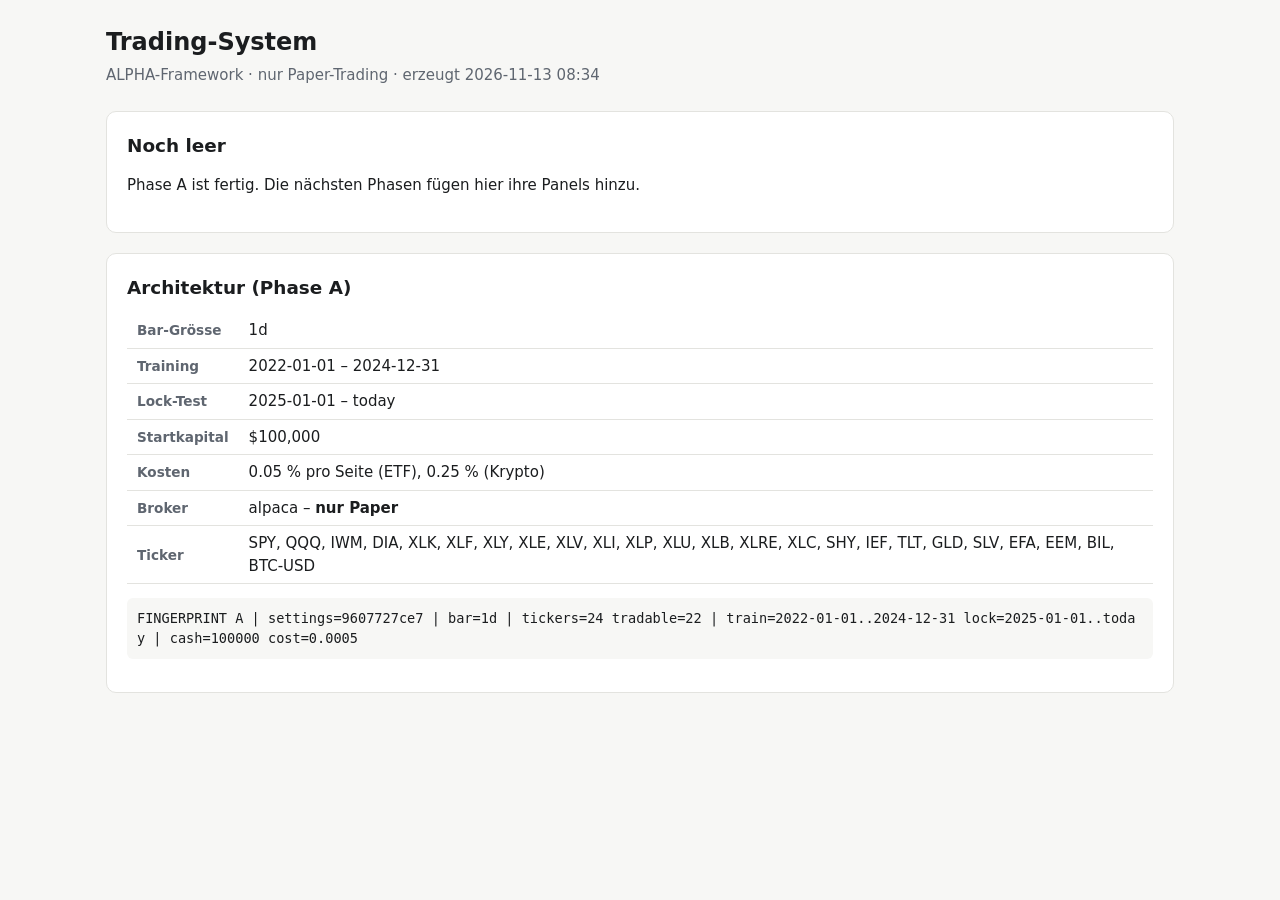
==== trading-bot/dashboard/index.html @ 63933613 "Trading-System Phase A: Architektur (Ordner, Hausregeln, Settings, .env.example, Python-Setup) Co-Au" ====
<!doctype html><html lang="de"><head><meta charset="utf-8">
<meta name="viewport" content="width=device-width,initial-scale=1">
<title>Trading-System Dashboard</title><style>
:root{--bg:#f7f7f5;--card:#fff;--ink:#1b1d1f;--muted:#5f6670;--line:#e3e3df;
--good:#1f7a4d;--bad:#b3261e;--accent:#2b5fab;--warn:#a86400}
@media (prefers-color-scheme: dark){:root{--bg:#141516;--card:#1d1f21;--ink:#ececea;
--muted:#a3a8ae;--line:#2e3134;--good:#4cc38a;--bad:#ff8a80;--accent:#82a8ff;--warn:#f2b45c}}
*{box-sizing:border-box}body{margin:0;background:var(--bg);color:var(--ink);
font:15px/1.5 system-ui,-apple-system,Segoe UI,sans-serif}
main{max-width:1100px;margin:0 auto;padding:24px 16px 64px}
h1{font-size:1.5rem;margin:0 0 4px}h2{font-size:1.15rem;margin:0 0 12px}
.sub{color:var(--muted);margin:0 0 24px}
section{background:var(--card);border:1px solid var(--line);border-radius:10px;
padding:20px;margin:0 0 20px;overflow-x:auto}
table{border-collapse:collapse;width:100%;font-variant-numeric:tabular-nums}
th,td{text-align:left;padding:6px 10px;border-bottom:1px solid var(--line);white-space:nowrap}
th{color:var(--muted);font-weight:600;font-size:.85rem}
code,.mono{font-family:ui-monospace,SFMono-Regular,Menlo,monospace;font-size:.85rem}
.tag{display:inline-block;padding:1px 8px;border-radius:99px;font-size:.78rem;
border:1px solid var(--line);margin-right:4px}
.good{color:var(--good)}.bad{color:var(--bad)}.warn{color:var(--warn)}
.fp{background:var(--bg);padding:10px;border-radius:6px;word-break:break-all;white-space:normal}
svg{max-width:100%;height:auto}
</style></head><body><main>
<h1>Trading-System</h1><p class="sub">ALPHA-Framework · nur Paper-Trading · erzeugt 2026-11-13 08:34</p>
<section><h2>Noch leer</h2><p>Phase A ist fertig. Die nächsten Phasen fügen hier ihre Panels hinzu.</p></section><section><h2>Architektur (Phase A)</h2>
<table><tr><th>Bar-Grösse</th><td>1d</td></tr>
<tr><th>Training</th><td>2022-01-01 – 2024-12-31</td></tr>
<tr><th>Lock-Test</th><td>2025-01-01 – today</td></tr>
<tr><th>Startkapital</th><td>$100,000</td></tr>
<tr><th>Kosten</th><td>0.05 % pro Seite (ETF), 0.25 % (Krypto)</td></tr>
<tr><th>Broker</th><td>alpaca – <b>nur Paper</b></td></tr>
<tr><th>Ticker</th><td style="white-space:normal">SPY, QQQ, IWM, DIA, XLK, XLF, XLY, XLE, XLV, XLI, XLP, XLU, XLB, XLRE, XLC, SHY, IEF, TLT, GLD, SLV, EFA, EEM, BIL, BTC-USD</td></tr></table>
<p class="fp mono">FINGERPRINT A | settings=9607727ce7 | bar=1d | tickers=24 tradable=22 | train=2022-01-01..2024-12-31 lock=2025-01-01..today | cash=100000 cost=0.0005</p></section></main></body></html>
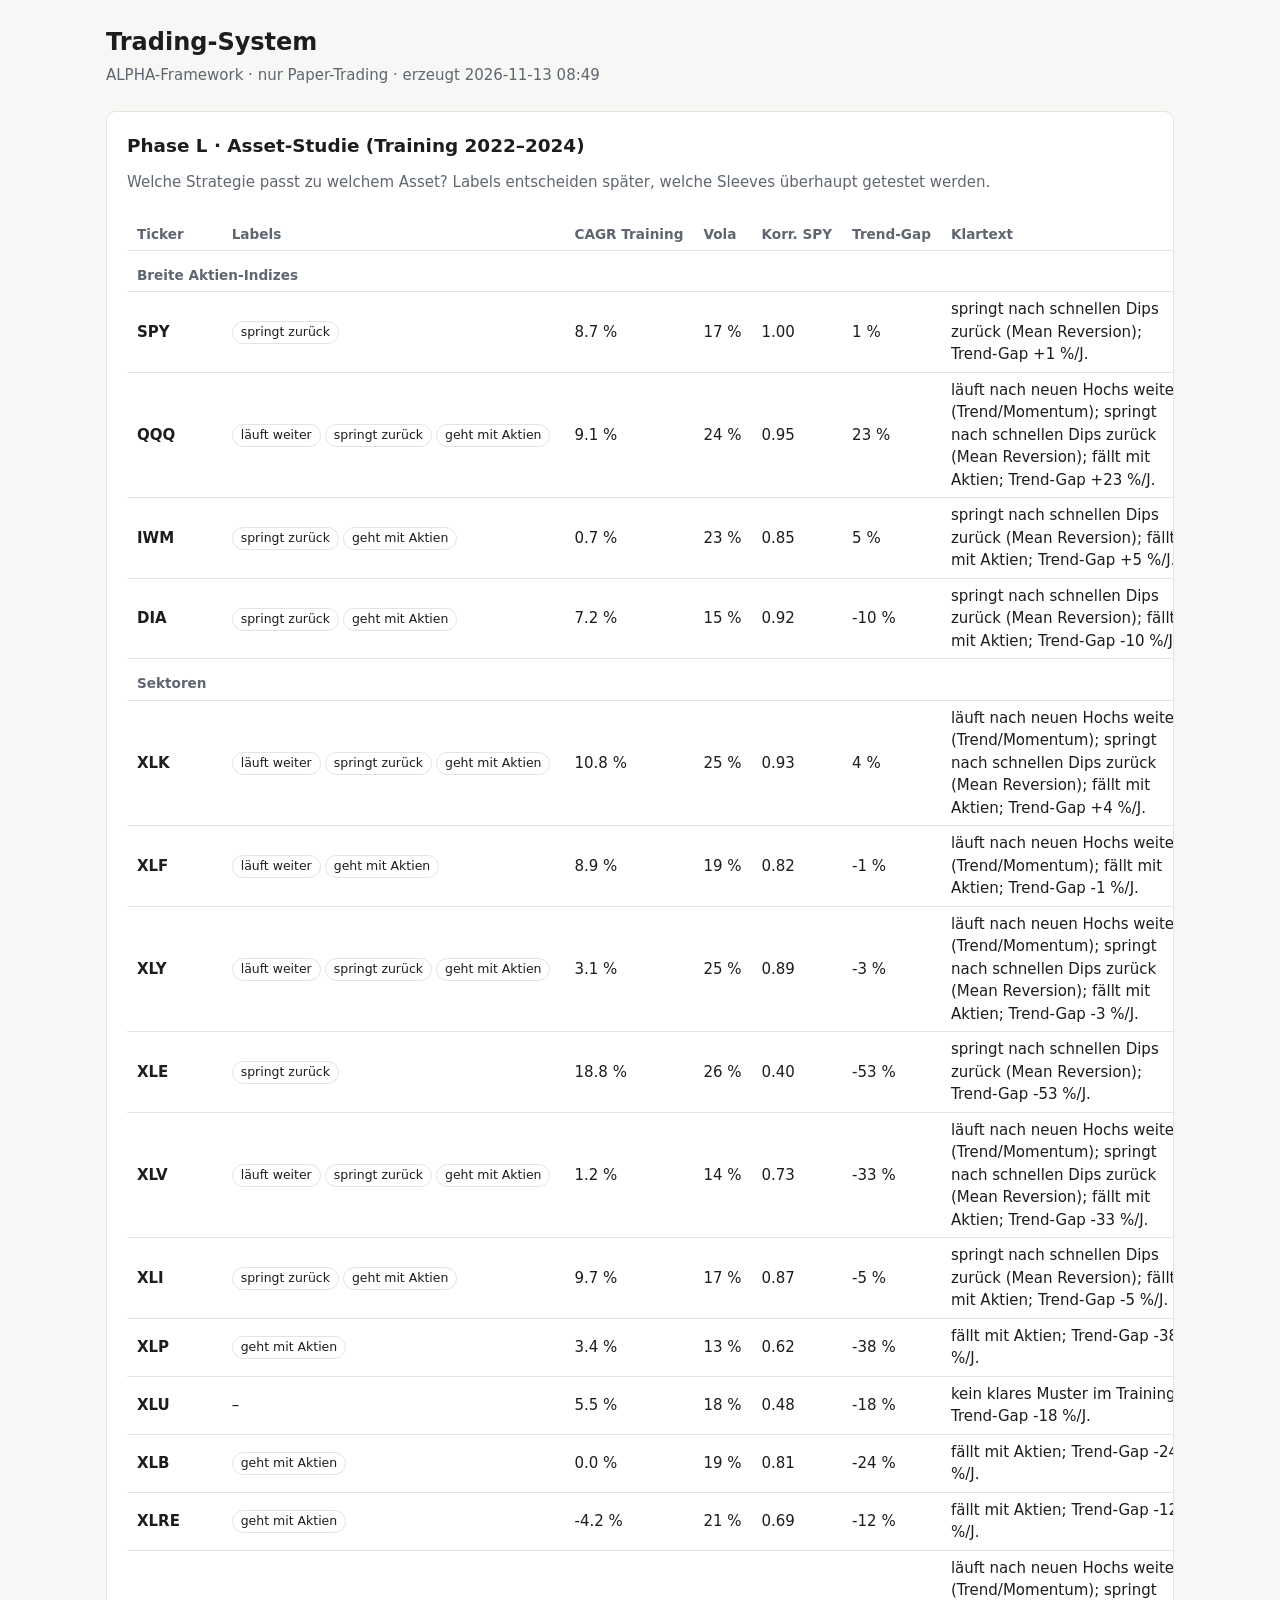
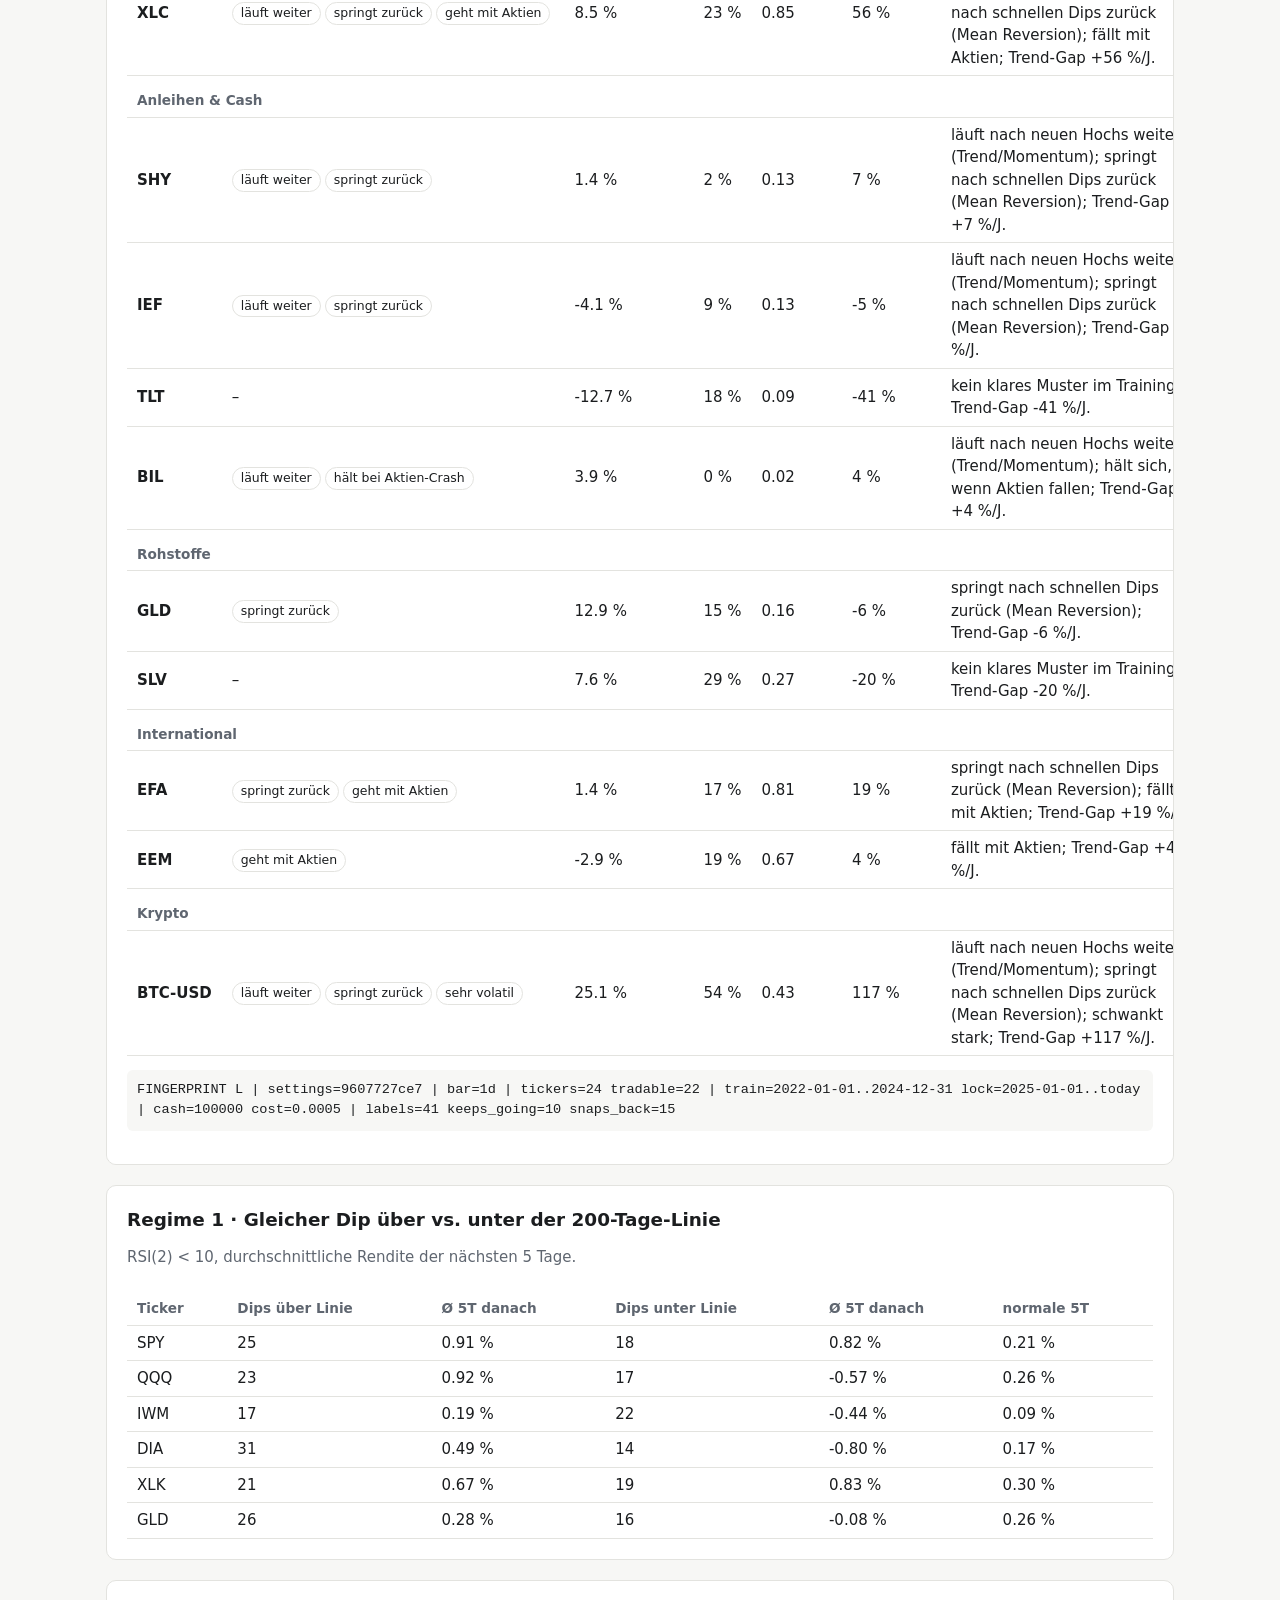
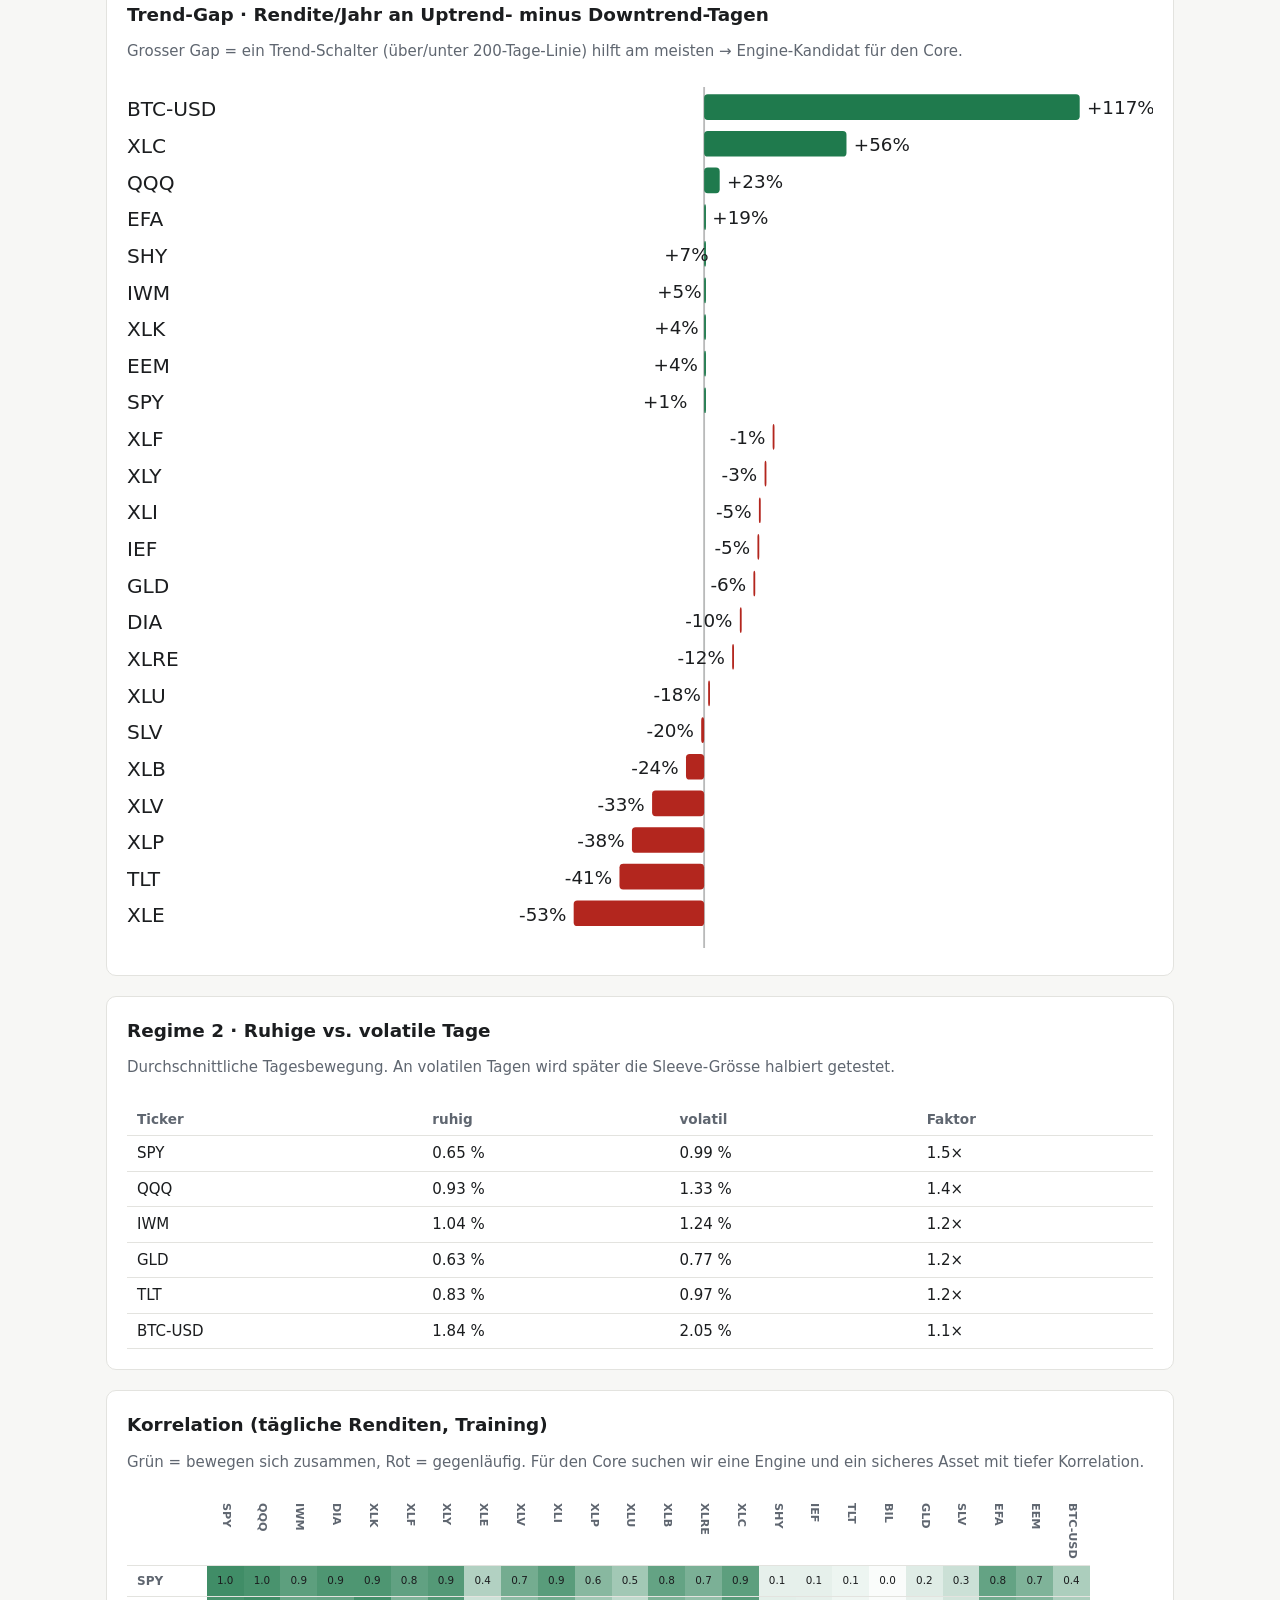
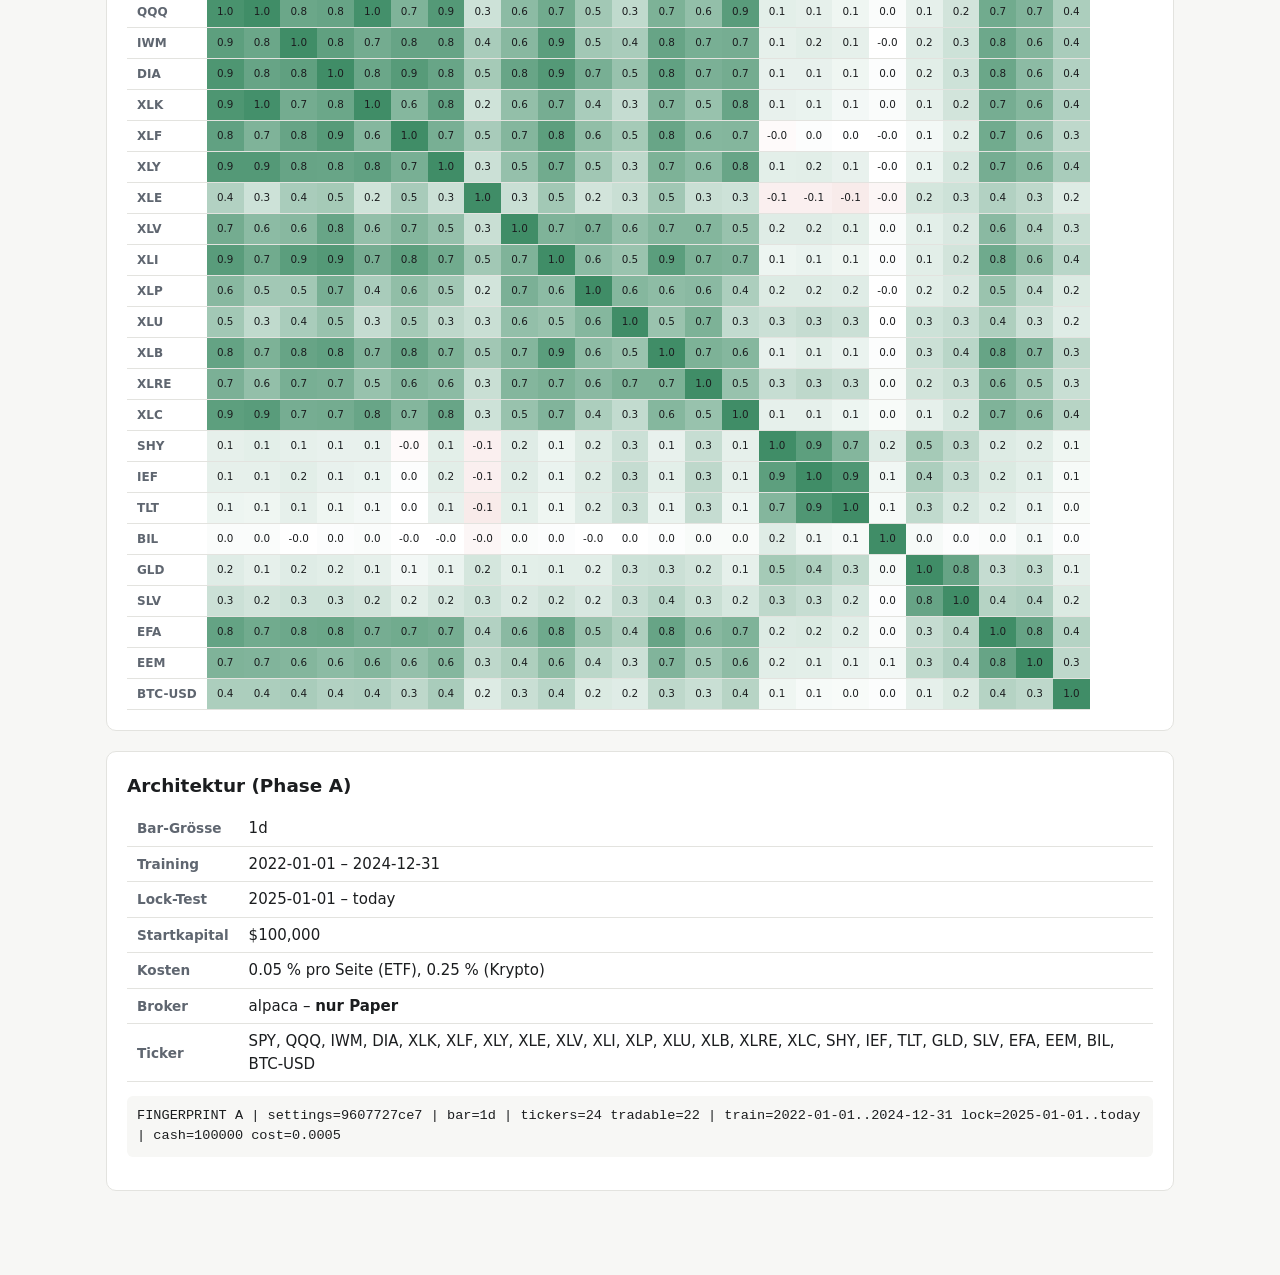
==== commit 82f3accc: "Trading-System Phase L: Daten, Asset-Studie, Regime, exakte Regeln Co-Authored-By: Claude Opus 5.5 <" ====
--- a/trading-bot/dashboard/index.html
+++ b/trading-bot/dashboard/index.html
@@ -22,8 +22,23 @@
 .fp{background:var(--bg);padding:10px;border-radius:6px;word-break:break-all;white-space:normal}
 svg{max-width:100%;height:auto}
 </style></head><body><main>
-<h1>Trading-System</h1><p class="sub">ALPHA-Framework · nur Paper-Trading · erzeugt 2026-11-13 08:34</p>
-<section><h2>Noch leer</h2><p>Phase A ist fertig. Die nächsten Phasen fügen hier ihre Panels hinzu.</p></section><section><h2>Architektur (Phase A)</h2>
+<h1>Trading-System</h1><p class="sub">ALPHA-Framework · nur Paper-Trading · erzeugt 2026-11-13 08:49</p>
+
+<section><h2>Phase L · Asset-Studie (Training 2022–2024)</h2>
+<p class="sub">Welche Strategie passt zu welchem Asset? Labels entscheiden später, welche Sleeves überhaupt getestet werden.</p>
+<table><tr><th>Ticker</th><th>Labels</th><th>CAGR Training</th><th>Vola</th><th>Korr. SPY</th><th>Trend-Gap</th><th>Klartext</th></tr><tr><th colspan="7" style="padding-top:14px">Breite Aktien-Indizes</th></tr><tr><td><b>SPY</b></td><td><span class="tag">springt zurück</span></td><td>8.7 %</td><td>17 %</td><td>1.00</td><td>1 %</td><td style="white-space:normal;min-width:260px">springt nach schnellen Dips zurück (Mean Reversion); Trend-Gap +1 %/J.</td></tr><tr><td><b>QQQ</b></td><td><span class="tag">läuft weiter</span><span class="tag">springt zurück</span><span class="tag">geht mit Aktien</span></td><td>9.1 %</td><td>24 %</td><td>0.95</td><td>23 %</td><td style="white-space:normal;min-width:260px">läuft nach neuen Hochs weiter (Trend/Momentum); springt nach schnellen Dips zurück (Mean Reversion); fällt mit Aktien; Trend-Gap +23 %/J.</td></tr><tr><td><b>IWM</b></td><td><span class="tag">springt zurück</span><span class="tag">geht mit Aktien</span></td><td>0.7 %</td><td>23 %</td><td>0.85</td><td>5 %</td><td style="white-space:normal;min-width:260px">springt nach schnellen Dips zurück (Mean Reversion); fällt mit Aktien; Trend-Gap +5 %/J.</td></tr><tr><td><b>DIA</b></td><td><span class="tag">springt zurück</span><span class="tag">geht mit Aktien</span></td><td>7.2 %</td><td>15 %</td><td>0.92</td><td>-10 %</td><td style="white-space:normal;min-width:260px">springt nach schnellen Dips zurück (Mean Reversion); fällt mit Aktien; Trend-Gap -10 %/J.</td></tr><tr><th colspan="7" style="padding-top:14px">Sektoren</th></tr><tr><td><b>XLK</b></td><td><span class="tag">läuft weiter</span><span class="tag">springt zurück</span><span class="tag">geht mit Aktien</span></td><td>10.8 %</td><td>25 %</td><td>0.93</td><td>4 %</td><td style="white-space:normal;min-width:260px">läuft nach neuen Hochs weiter (Trend/Momentum); springt nach schnellen Dips zurück (Mean Reversion); fällt mit Aktien; Trend-Gap +4 %/J.</td></tr><tr><td><b>XLF</b></td><td><span class="tag">läuft weiter</span><span class="tag">geht mit Aktien</span></td><td>8.9 %</td><td>19 %</td><td>0.82</td><td>-1 %</td><td style="white-space:normal;min-width:260px">läuft nach neuen Hochs weiter (Trend/Momentum); fällt mit Aktien; Trend-Gap -1 %/J.</td></tr><tr><td><b>XLY</b></td><td><span class="tag">läuft weiter</span><span class="tag">springt zurück</span><span class="tag">geht mit Aktien</span></td><td>3.1 %</td><td>25 %</td><td>0.89</td><td>-3 %</td><td style="white-space:normal;min-width:260px">läuft nach neuen Hochs weiter (Trend/Momentum); springt nach schnellen Dips zurück (Mean Reversion); fällt mit Aktien; Trend-Gap -3 %/J.</td></tr><tr><td><b>XLE</b></td><td><span class="tag">springt zurück</span></td><td>18.8 %</td><td>26 %</td><td>0.40</td><td>-53 %</td><td style="white-space:normal;min-width:260px">springt nach schnellen Dips zurück (Mean Reversion); Trend-Gap -53 %/J.</td></tr><tr><td><b>XLV</b></td><td><span class="tag">läuft weiter</span><span class="tag">springt zurück</span><span class="tag">geht mit Aktien</span></td><td>1.2 %</td><td>14 %</td><td>0.73</td><td>-33 %</td><td style="white-space:normal;min-width:260px">läuft nach neuen Hochs weiter (Trend/Momentum); springt nach schnellen Dips zurück (Mean Reversion); fällt mit Aktien; Trend-Gap -33 %/J.</td></tr><tr><td><b>XLI</b></td><td><span class="tag">springt zurück</span><span class="tag">geht mit Aktien</span></td><td>9.7 %</td><td>17 %</td><td>0.87</td><td>-5 %</td><td style="white-space:normal;min-width:260px">springt nach schnellen Dips zurück (Mean Reversion); fällt mit Aktien; Trend-Gap -5 %/J.</td></tr><tr><td><b>XLP</b></td><td><span class="tag">geht mit Aktien</span></td><td>3.4 %</td><td>13 %</td><td>0.62</td><td>-38 %</td><td style="white-space:normal;min-width:260px">fällt mit Aktien; Trend-Gap -38 %/J.</td></tr><tr><td><b>XLU</b></td><td>–</td><td>5.5 %</td><td>18 %</td><td>0.48</td><td>-18 %</td><td style="white-space:normal;min-width:260px">kein klares Muster im Training; Trend-Gap -18 %/J.</td></tr><tr><td><b>XLB</b></td><td><span class="tag">geht mit Aktien</span></td><td>0.0 %</td><td>19 %</td><td>0.81</td><td>-24 %</td><td style="white-space:normal;min-width:260px">fällt mit Aktien; Trend-Gap -24 %/J.</td></tr><tr><td><b>XLRE</b></td><td><span class="tag">geht mit Aktien</span></td><td>-4.2 %</td><td>21 %</td><td>0.69</td><td>-12 %</td><td style="white-space:normal;min-width:260px">fällt mit Aktien; Trend-Gap -12 %/J.</td></tr><tr><td><b>XLC</b></td><td><span class="tag">läuft weiter</span><span class="tag">springt zurück</span><span class="tag">geht mit Aktien</span></td><td>8.5 %</td><td>23 %</td><td>0.85</td><td>56 %</td><td style="white-space:normal;min-width:260px">läuft nach neuen Hochs weiter (Trend/Momentum); springt nach schnellen Dips zurück (Mean Reversion); fällt mit Aktien; Trend-Gap +56 %/J.</td></tr><tr><th colspan="7" style="padding-top:14px">Anleihen & Cash</th></tr><tr><td><b>SHY</b></td><td><span class="tag">läuft weiter</span><span class="tag">springt zurück</span></td><td>1.4 %</td><td>2 %</td><td>0.13</td><td>7 %</td><td style="white-space:normal;min-width:260px">läuft nach neuen Hochs weiter (Trend/Momentum); springt nach schnellen Dips zurück (Mean Reversion); Trend-Gap +7 %/J.</td></tr><tr><td><b>IEF</b></td><td><span class="tag">läuft weiter</span><span class="tag">springt zurück</span></td><td>-4.1 %</td><td>9 %</td><td>0.13</td><td>-5 %</td><td style="white-space:normal;min-width:260px">läuft nach neuen Hochs weiter (Trend/Momentum); springt nach schnellen Dips zurück (Mean Reversion); Trend-Gap -5 %/J.</td></tr><tr><td><b>TLT</b></td><td>–</td><td>-12.7 %</td><td>18 %</td><td>0.09</td><td>-41 %</td><td style="white-space:normal;min-width:260px">kein klares Muster im Training; Trend-Gap -41 %/J.</td></tr><tr><td><b>BIL</b></td><td><span class="tag">läuft weiter</span><span class="tag">hält bei Aktien-Crash</span></td><td>3.9 %</td><td>0 %</td><td>0.02</td><td>4 %</td><td style="white-space:normal;min-width:260px">läuft nach neuen Hochs weiter (Trend/Momentum); hält sich, wenn Aktien fallen; Trend-Gap +4 %/J.</td></tr><tr><th colspan="7" style="padding-top:14px">Rohstoffe</th></tr><tr><td><b>GLD</b></td><td><span class="tag">springt zurück</span></td><td>12.9 %</td><td>15 %</td><td>0.16</td><td>-6 %</td><td style="white-space:normal;min-width:260px">springt nach schnellen Dips zurück (Mean Reversion); Trend-Gap -6 %/J.</td></tr><tr><td><b>SLV</b></td><td>–</td><td>7.6 %</td><td>29 %</td><td>0.27</td><td>-20 %</td><td style="white-space:normal;min-width:260px">kein klares Muster im Training; Trend-Gap -20 %/J.</td></tr><tr><th colspan="7" style="padding-top:14px">International</th></tr><tr><td><b>EFA</b></td><td><span class="tag">springt zurück</span><span class="tag">geht mit Aktien</span></td><td>1.4 %</td><td>17 %</td><td>0.81</td><td>19 %</td><td style="white-space:normal;min-width:260px">springt nach schnellen Dips zurück (Mean Reversion); fällt mit Aktien; Trend-Gap +19 %/J.</td></tr><tr><td><b>EEM</b></td><td><span class="tag">geht mit Aktien</span></td><td>-2.9 %</td><td>19 %</td><td>0.67</td><td>4 %</td><td style="white-space:normal;min-width:260px">fällt mit Aktien; Trend-Gap +4 %/J.</td></tr><tr><th colspan="7" style="padding-top:14px">Krypto</th></tr><tr><td><b>BTC-USD</b></td><td><span class="tag">läuft weiter</span><span class="tag">springt zurück</span><span class="tag">sehr volatil</span></td><td>25.1 %</td><td>54 %</td><td>0.43</td><td>117 %</td><td style="white-space:normal;min-width:260px">läuft nach neuen Hochs weiter (Trend/Momentum); springt nach schnellen Dips zurück (Mean Reversion); schwankt stark; Trend-Gap +117 %/J.</td></tr></table><p class="fp mono">FINGERPRINT L | settings=9607727ce7 | bar=1d | tickers=24 tradable=22 | train=2022-01-01..2024-12-31 lock=2025-01-01..today | cash=100000 cost=0.0005 | labels=41 keeps_going=10 snaps_back=15</p></section>
+<section><h2>Regime 1 · Gleicher Dip über vs. unter der 200-Tage-Linie</h2>
+<p class="sub">RSI(2) &lt; 10, durchschnittliche Rendite der nächsten 5 Tage.</p>
+<table><tr><th>Ticker</th><th>Dips über Linie</th><th>Ø 5T danach</th><th>Dips unter Linie</th><th>Ø 5T danach</th><th>normale 5T</th></tr><tr><td>SPY</td><td>25</td><td>0.91 %</td><td>18</td><td>0.82 %</td><td>0.21 %</td></tr><tr><td>QQQ</td><td>23</td><td>0.92 %</td><td>17</td><td>-0.57 %</td><td>0.26 %</td></tr><tr><td>IWM</td><td>17</td><td>0.19 %</td><td>22</td><td>-0.44 %</td><td>0.09 %</td></tr><tr><td>DIA</td><td>31</td><td>0.49 %</td><td>14</td><td>-0.80 %</td><td>0.17 %</td></tr><tr><td>XLK</td><td>21</td><td>0.67 %</td><td>19</td><td>0.83 %</td><td>0.30 %</td></tr><tr><td>GLD</td><td>26</td><td>0.28 %</td><td>16</td><td>-0.08 %</td><td>0.26 %</td></tr></table></section>
+<section><h2>Trend-Gap · Rendite/Jahr an Uptrend- minus Downtrend-Tagen</h2>
+<p class="sub">Grosser Gap = ein Trend-Schalter (über/unter 200-Tage-Linie) hilft am meisten → Engine-Kandidat für den Core.</p>
+<svg viewBox="0 0 560 470" role="img" aria-label="Trend-Gap pro Ticker"><line x1="315.0" y1="0" x2="315.0" y2="470" stroke="currentColor" opacity=".3"/><text x="0" y="16" font-size="11" fill="currentColor">BTC-USD</text><rect x="315.0" y="4" width="205.0" height="14" fill="var(--good)" rx="2"/><text x="524.0" y="15" font-size="10" text-anchor="start" fill="currentColor">+117%</text><text x="0" y="36" font-size="11" fill="currentColor">XLC</text><rect x="315.0" y="24" width="77.7" height="14" fill="var(--good)" rx="2"/><text x="396.7" y="35" font-size="10" text-anchor="start" fill="currentColor">+56%</text><text x="0" y="56" font-size="11" fill="currentColor">QQQ</text><rect x="315.0" y="44" width="8.5" height="14" fill="var(--good)" rx="2"/><text x="327.5" y="55" font-size="10" text-anchor="start" fill="currentColor">+23%</text><text x="0" y="76" font-size="11" fill="currentColor">EFA</text><rect x="315.0" y="64" width="1.0" height="14" fill="var(--good)" rx="2"/><text x="319.5" y="75" font-size="10" text-anchor="start" fill="currentColor">+19%</text><text x="0" y="96" font-size="11" fill="currentColor">SHY</text><rect x="315.0" y="84" width="1.0" height="14" fill="var(--good)" rx="2"/><text x="293.2" y="95" font-size="10" text-anchor="start" fill="currentColor">+7%</text><text x="0" y="116" font-size="11" fill="currentColor">IWM</text><rect x="315.0" y="104" width="1.0" height="14" fill="var(--good)" rx="2"/><text x="289.4" y="115" font-size="10" text-anchor="start" fill="currentColor">+5%</text><text x="0" y="136" font-size="11" fill="currentColor">XLK</text><rect x="315.0" y="124" width="1.0" height="14" fill="var(--good)" rx="2"/><text x="287.8" y="135" font-size="10" text-anchor="start" fill="currentColor">+4%</text><text x="0" y="156" font-size="11" fill="currentColor">EEM</text><rect x="315.0" y="144" width="1.0" height="14" fill="var(--good)" rx="2"/><text x="287.4" y="155" font-size="10" text-anchor="start" fill="currentColor">+4%</text><text x="0" y="176" font-size="11" fill="currentColor">SPY</text><rect x="315.0" y="164" width="1.0" height="14" fill="var(--good)" rx="2"/><text x="281.7" y="175" font-size="10" text-anchor="start" fill="currentColor">+1%</text><text x="0" y="196" font-size="11" fill="currentColor">XLF</text><rect x="352.4" y="184" width="1.0" height="14" fill="var(--bad)" rx="2"/><text x="348.4" y="195" font-size="10" text-anchor="end" fill="currentColor">-1%</text><text x="0" y="216" font-size="11" fill="currentColor">XLY</text><rect x="348.0" y="204" width="1.0" height="14" fill="var(--bad)" rx="2"/><text x="344.0" y="215" font-size="10" text-anchor="end" fill="currentColor">-3%</text><text x="0" y="236" font-size="11" fill="currentColor">XLI</text><rect x="344.9" y="224" width="1.0" height="14" fill="var(--bad)" rx="2"/><text x="340.9" y="235" font-size="10" text-anchor="end" fill="currentColor">-5%</text><text x="0" y="256" font-size="11" fill="currentColor">IEF</text><rect x="344.1" y="244" width="1.0" height="14" fill="var(--bad)" rx="2"/><text x="340.1" y="255" font-size="10" text-anchor="end" fill="currentColor">-5%</text><text x="0" y="276" font-size="11" fill="currentColor">GLD</text><rect x="341.9" y="264" width="1.0" height="14" fill="var(--bad)" rx="2"/><text x="337.9" y="275" font-size="10" text-anchor="end" fill="currentColor">-6%</text><text x="0" y="296" font-size="11" fill="currentColor">DIA</text><rect x="334.5" y="284" width="1.0" height="14" fill="var(--bad)" rx="2"/><text x="330.5" y="295" font-size="10" text-anchor="end" fill="currentColor">-10%</text><text x="0" y="316" font-size="11" fill="currentColor">XLRE</text><rect x="330.3" y="304" width="1.0" height="14" fill="var(--bad)" rx="2"/><text x="326.3" y="315" font-size="10" text-anchor="end" fill="currentColor">-12%</text><text x="0" y="336" font-size="11" fill="currentColor">XLU</text><rect x="317.2" y="324" width="1.0" height="14" fill="var(--bad)" rx="2"/><text x="313.2" y="335" font-size="10" text-anchor="end" fill="currentColor">-18%</text><text x="0" y="356" font-size="11" fill="currentColor">SLV</text><rect x="313.4" y="344" width="1.6" height="14" fill="var(--bad)" rx="2"/><text x="309.4" y="355" font-size="10" text-anchor="end" fill="currentColor">-20%</text><text x="0" y="376" font-size="11" fill="currentColor">XLB</text><rect x="305.1" y="364" width="9.9" height="14" fill="var(--bad)" rx="2"/><text x="301.1" y="375" font-size="10" text-anchor="end" fill="currentColor">-24%</text><text x="0" y="396" font-size="11" fill="currentColor">XLV</text><rect x="286.6" y="384" width="28.4" height="14" fill="var(--bad)" rx="2"/><text x="282.6" y="395" font-size="10" text-anchor="end" fill="currentColor">-33%</text><text x="0" y="416" font-size="11" fill="currentColor">XLP</text><rect x="275.6" y="404" width="39.4" height="14" fill="var(--bad)" rx="2"/><text x="271.6" y="415" font-size="10" text-anchor="end" fill="currentColor">-38%</text><text x="0" y="436" font-size="11" fill="currentColor">TLT</text><rect x="268.8" y="424" width="46.2" height="14" fill="var(--bad)" rx="2"/><text x="264.8" y="435" font-size="10" text-anchor="end" fill="currentColor">-41%</text><text x="0" y="456" font-size="11" fill="currentColor">XLE</text><rect x="243.8" y="444" width="71.2" height="14" fill="var(--bad)" rx="2"/><text x="239.8" y="455" font-size="10" text-anchor="end" fill="currentColor">-53%</text></svg></section>
+<section><h2>Regime 2 · Ruhige vs. volatile Tage</h2>
+<p class="sub">Durchschnittliche Tagesbewegung. An volatilen Tagen wird später die Sleeve-Grösse halbiert getestet.</p>
+<table><tr><th>Ticker</th><th>ruhig</th><th>volatil</th><th>Faktor</th></tr><tr><td>SPY</td><td>0.65 %</td><td>0.99 %</td><td>1.5×</td></tr><tr><td>QQQ</td><td>0.93 %</td><td>1.33 %</td><td>1.4×</td></tr><tr><td>IWM</td><td>1.04 %</td><td>1.24 %</td><td>1.2×</td></tr><tr><td>GLD</td><td>0.63 %</td><td>0.77 %</td><td>1.2×</td></tr><tr><td>TLT</td><td>0.83 %</td><td>0.97 %</td><td>1.2×</td></tr><tr><td>BTC-USD</td><td>1.84 %</td><td>2.05 %</td><td>1.1×</td></tr></table></section>
+<section><h2>Korrelation (tägliche Renditen, Training)</h2>
+<p class="sub">Grün = bewegen sich zusammen, Rot = gegenläufig. Für den Core suchen wir eine Engine und ein sicheres Asset mit tiefer Korrelation.</p>
+<table style='width:auto'><tr><th></th><th style="writing-mode:vertical-rl;font-size:.7rem">SPY</th><th style="writing-mode:vertical-rl;font-size:.7rem">QQQ</th><th style="writing-mode:vertical-rl;font-size:.7rem">IWM</th><th style="writing-mode:vertical-rl;font-size:.7rem">DIA</th><th style="writing-mode:vertical-rl;font-size:.7rem">XLK</th><th style="writing-mode:vertical-rl;font-size:.7rem">XLF</th><th style="writing-mode:vertical-rl;font-size:.7rem">XLY</th><th style="writing-mode:vertical-rl;font-size:.7rem">XLE</th><th style="writing-mode:vertical-rl;font-size:.7rem">XLV</th><th style="writing-mode:vertical-rl;font-size:.7rem">XLI</th><th style="writing-mode:vertical-rl;font-size:.7rem">XLP</th><th style="writing-mode:vertical-rl;font-size:.7rem">XLU</th><th style="writing-mode:vertical-rl;font-size:.7rem">XLB</th><th style="writing-mode:vertical-rl;font-size:.7rem">XLRE</th><th style="writing-mode:vertical-rl;font-size:.7rem">XLC</th><th style="writing-mode:vertical-rl;font-size:.7rem">SHY</th><th style="writing-mode:vertical-rl;font-size:.7rem">IEF</th><th style="writing-mode:vertical-rl;font-size:.7rem">TLT</th><th style="writing-mode:vertical-rl;font-size:.7rem">BIL</th><th style="writing-mode:vertical-rl;font-size:.7rem">GLD</th><th style="writing-mode:vertical-rl;font-size:.7rem">SLV</th><th style="writing-mode:vertical-rl;font-size:.7rem">EFA</th><th style="writing-mode:vertical-rl;font-size:.7rem">EEM</th><th style="writing-mode:vertical-rl;font-size:.7rem">BTC-USD</th></tr><tr><th style="font-size:.75rem">SPY</th><td title="SPY/SPY 1.00" style="background:rgba(31,122,77,0.85);padding:2px 3px;font-size:.65rem;text-align:center">1.0</td><td title="SPY/QQQ 0.95" style="background:rgba(31,122,77,0.81);padding:2px 3px;font-size:.65rem;text-align:center">1.0</td><td title="SPY/IWM 0.85" style="background:rgba(31,122,77,0.72);padding:2px 3px;font-size:.65rem;text-align:center">0.9</td><td title="SPY/DIA 0.92" style="background:rgba(31,122,77,0.79);padding:2px 3px;font-size:.65rem;text-align:center">0.9</td><td title="SPY/XLK 0.93" style="background:rgba(31,122,77,0.79);padding:2px 3px;font-size:.65rem;text-align:center">0.9</td><td title="SPY/XLF 0.82" style="background:rgba(31,122,77,0.70);padding:2px 3px;font-size:.65rem;text-align:center">0.8</td><td title="SPY/XLY 0.89" style="background:rgba(31,122,77,0.76);padding:2px 3px;font-size:.65rem;text-align:center">0.9</td><td title="SPY/XLE 0.40" style="background:rgba(31,122,77,0.34);padding:2px 3px;font-size:.65rem;text-align:center">0.4</td><td title="SPY/XLV 0.73" style="background:rgba(31,122,77,0.62);padding:2px 3px;font-size:.65rem;text-align:center">0.7</td><td title="SPY/XLI 0.87" style="background:rgba(31,122,77,0.74);padding:2px 3px;font-size:.65rem;text-align:center">0.9</td><td title="SPY/XLP 0.62" style="background:rgba(31,122,77,0.53);padding:2px 3px;font-size:.65rem;text-align:center">0.6</td><td title="SPY/XLU 0.48" style="background:rgba(31,122,77,0.41);padding:2px 3px;font-size:.65rem;text-align:center">0.5</td><td title="SPY/XLB 0.81" style="background:rgba(31,122,77,0.69);padding:2px 3px;font-size:.65rem;text-align:center">0.8</td><td title="SPY/XLRE 0.69" style="background:rgba(31,122,77,0.59);padding:2px 3px;font-size:.65rem;text-align:center">0.7</td><td title="SPY/XLC 0.85" style="background:rgba(31,122,77,0.72);padding:2px 3px;font-size:.65rem;text-align:center">0.9</td><td title="SPY/SHY 0.13" style="background:rgba(31,122,77,0.11);padding:2px 3px;font-size:.65rem;text-align:center">0.1</td><td title="SPY/IEF 0.13" style="background:rgba(31,122,77,0.11);padding:2px 3px;font-size:.65rem;text-align:center">0.1</td><td title="SPY/TLT 0.09" style="background:rgba(31,122,77,0.08);padding:2px 3px;font-size:.65rem;text-align:center">0.1</td><td title="SPY/BIL 0.02" style="background:rgba(31,122,77,0.02);padding:2px 3px;font-size:.65rem;text-align:center">0.0</td><td title="SPY/GLD 0.16" style="background:rgba(31,122,77,0.14);padding:2px 3px;font-size:.65rem;text-align:center">0.2</td><td title="SPY/SLV 0.27" style="background:rgba(31,122,77,0.23);padding:2px 3px;font-size:.65rem;text-align:center">0.3</td><td title="SPY/EFA 0.81" style="background:rgba(31,122,77,0.69);padding:2px 3px;font-size:.65rem;text-align:center">0.8</td><td title="SPY/EEM 0.67" style="background:rgba(31,122,77,0.57);padding:2px 3px;font-size:.65rem;text-align:center">0.7</td><td title="SPY/BTC-USD 0.43" style="background:rgba(31,122,77,0.37);padding:2px 3px;font-size:.65rem;text-align:center">0.4</td></tr><tr><th style="font-size:.75rem">QQQ</th><td title="QQQ/SPY 0.95" style="background:rgba(31,122,77,0.81);padding:2px 3px;font-size:.65rem;text-align:center">1.0</td><td title="QQQ/QQQ 1.00" style="background:rgba(31,122,77,0.85);padding:2px 3px;font-size:.65rem;text-align:center">1.0</td><td title="QQQ/IWM 0.77" style="background:rgba(31,122,77,0.66);padding:2px 3px;font-size:.65rem;text-align:center">0.8</td><td title="QQQ/DIA 0.80" style="background:rgba(31,122,77,0.68);padding:2px 3px;font-size:.65rem;text-align:center">0.8</td><td title="QQQ/XLK 0.97" style="background:rgba(31,122,77,0.83);padding:2px 3px;font-size:.65rem;text-align:center">1.0</td><td title="QQQ/XLF 0.67" style="background:rgba(31,122,77,0.57);padding:2px 3px;font-size:.65rem;text-align:center">0.7</td><td title="QQQ/XLY 0.90" style="background:rgba(31,122,77,0.76);padding:2px 3px;font-size:.65rem;text-align:center">0.9</td><td title="QQQ/XLE 0.25" style="background:rgba(31,122,77,0.22);padding:2px 3px;font-size:.65rem;text-align:center">0.3</td><td title="QQQ/XLV 0.59" style="background:rgba(31,122,77,0.51);padding:2px 3px;font-size:.65rem;text-align:center">0.6</td><td title="QQQ/XLI 0.74" style="background:rgba(31,122,77,0.63);padding:2px 3px;font-size:.65rem;text-align:center">0.7</td><td title="QQQ/XLP 0.48" style="background:rgba(31,122,77,0.41);padding:2px 3px;font-size:.65rem;text-align:center">0.5</td><td title="QQQ/XLU 0.33" style="background:rgba(31,122,77,0.28);padding:2px 3px;font-size:.65rem;text-align:center">0.3</td><td title="QQQ/XLB 0.68" style="background:rgba(31,122,77,0.58);padding:2px 3px;font-size:.65rem;text-align:center">0.7</td><td title="QQQ/XLRE 0.57" style="background:rgba(31,122,77,0.48);padding:2px 3px;font-size:.65rem;text-align:center">0.6</td><td title="QQQ/XLC 0.87" style="background:rgba(31,122,77,0.74);padding:2px 3px;font-size:.65rem;text-align:center">0.9</td><td title="QQQ/SHY 0.14" style="background:rgba(31,122,77,0.12);padding:2px 3px;font-size:.65rem;text-align:center">0.1</td><td title="QQQ/IEF 0.13" style="background:rgba(31,122,77,0.11);padding:2px 3px;font-size:.65rem;text-align:center">0.1</td><td title="QQQ/TLT 0.09" style="background:rgba(31,122,77,0.07);padding:2px 3px;font-size:.65rem;text-align:center">0.1</td><td title="QQQ/BIL 0.03" style="background:rgba(31,122,77,0.02);padding:2px 3px;font-size:.65rem;text-align:center">0.0</td><td title="QQQ/GLD 0.13" style="background:rgba(31,122,77,0.11);padding:2px 3px;font-size:.65rem;text-align:center">0.1</td><td title="QQQ/SLV 0.24" style="background:rgba(31,122,77,0.20);padding:2px 3px;font-size:.65rem;text-align:center">0.2</td><td title="QQQ/EFA 0.74" style="background:rgba(31,122,77,0.63);padding:2px 3px;font-size:.65rem;text-align:center">0.7</td><td title="QQQ/EEM 0.66" style="background:rgba(31,122,77,0.56);padding:2px 3px;font-size:.65rem;text-align:center">0.7</td><td title="QQQ/BTC-USD 0.44" style="background:rgba(31,122,77,0.37);padding:2px 3px;font-size:.65rem;text-align:center">0.4</td></tr><tr><th style="font-size:.75rem">IWM</th><td title="IWM/SPY 0.85" style="background:rgba(31,122,77,0.72);padding:2px 3px;font-size:.65rem;text-align:center">0.9</td><td title="IWM/QQQ 0.77" style="background:rgba(31,122,77,0.66);padding:2px 3px;font-size:.65rem;text-align:center">0.8</td><td title="IWM/IWM 1.00" style="background:rgba(31,122,77,0.85);padding:2px 3px;font-size:.65rem;text-align:center">1.0</td><td title="IWM/DIA 0.84" style="background:rgba(31,122,77,0.71);padding:2px 3px;font-size:.65rem;text-align:center">0.8</td><td title="IWM/XLK 0.73" style="background:rgba(31,122,77,0.62);padding:2px 3px;font-size:.65rem;text-align:center">0.7</td><td title="IWM/XLF 0.80" style="background:rgba(31,122,77,0.68);padding:2px 3px;font-size:.65rem;text-align:center">0.8</td><td title="IWM/XLY 0.80" style="background:rgba(31,122,77,0.68);padding:2px 3px;font-size:.65rem;text-align:center">0.8</td><td title="IWM/XLE 0.45" style="background:rgba(31,122,77,0.38);padding:2px 3px;font-size:.65rem;text-align:center">0.4</td><td title="IWM/XLV 0.62" style="background:rgba(31,122,77,0.53);padding:2px 3px;font-size:.65rem;text-align:center">0.6</td><td title="IWM/XLI 0.86" style="background:rgba(31,122,77,0.73);padding:2px 3px;font-size:.65rem;text-align:center">0.9</td><td title="IWM/XLP 0.49" style="background:rgba(31,122,77,0.41);padding:2px 3px;font-size:.65rem;text-align:center">0.5</td><td title="IWM/XLU 0.44" style="background:rgba(31,122,77,0.38);padding:2px 3px;font-size:.65rem;text-align:center">0.4</td><td title="IWM/XLB 0.80" style="background:rgba(31,122,77,0.68);padding:2px 3px;font-size:.65rem;text-align:center">0.8</td><td title="IWM/XLRE 0.70" style="background:rgba(31,122,77,0.60);padding:2px 3px;font-size:.65rem;text-align:center">0.7</td><td title="IWM/XLC 0.71" style="background:rgba(31,122,77,0.61);padding:2px 3px;font-size:.65rem;text-align:center">0.7</td><td title="IWM/SHY 0.13" style="background:rgba(31,122,77,0.11);padding:2px 3px;font-size:.65rem;text-align:center">0.1</td><td title="IWM/IEF 0.16" style="background:rgba(31,122,77,0.13);padding:2px 3px;font-size:.65rem;text-align:center">0.2</td><td title="IWM/TLT 0.13" style="background:rgba(31,122,77,0.11);padding:2px 3px;font-size:.65rem;text-align:center">0.1</td><td title="IWM/BIL -0.00" style="background:rgba(179,38,30,0.00);padding:2px 3px;font-size:.65rem;text-align:center">-0.0</td><td title="IWM/GLD 0.16" style="background:rgba(31,122,77,0.14);padding:2px 3px;font-size:.65rem;text-align:center">0.2</td><td title="IWM/SLV 0.26" style="background:rgba(31,122,77,0.22);padding:2px 3px;font-size:.65rem;text-align:center">0.3</td><td title="IWM/EFA 0.76" style="background:rgba(31,122,77,0.65);padding:2px 3px;font-size:.65rem;text-align:center">0.8</td><td title="IWM/EEM 0.64" style="background:rgba(31,122,77,0.55);padding:2px 3px;font-size:.65rem;text-align:center">0.6</td><td title="IWM/BTC-USD 0.44" style="background:rgba(31,122,77,0.38);padding:2px 3px;font-size:.65rem;text-align:center">0.4</td></tr><tr><th style="font-size:.75rem">DIA</th><td title="DIA/SPY 0.92" style="background:rgba(31,122,77,0.79);padding:2px 3px;font-size:.65rem;text-align:center">0.9</td><td title="DIA/QQQ 0.80" style="background:rgba(31,122,77,0.68);padding:2px 3px;font-size:.65rem;text-align:center">0.8</td><td title="DIA/IWM 0.84" style="background:rgba(31,122,77,0.71);padding:2px 3px;font-size:.65rem;text-align:center">0.8</td><td title="DIA/DIA 1.00" style="background:rgba(31,122,77,0.85);padding:2px 3px;font-size:.65rem;text-align:center">1.0</td><td title="DIA/XLK 0.78" style="background:rgba(31,122,77,0.66);padding:2px 3px;font-size:.65rem;text-align:center">0.8</td><td title="DIA/XLF 0.89" style="background:rgba(31,122,77,0.75);padding:2px 3px;font-size:.65rem;text-align:center">0.9</td><td title="DIA/XLY 0.79" style="background:rgba(31,122,77,0.67);padding:2px 3px;font-size:.65rem;text-align:center">0.8</td><td title="DIA/XLE 0.47" style="background:rgba(31,122,77,0.40);padding:2px 3px;font-size:.65rem;text-align:center">0.5</td><td title="DIA/XLV 0.79" style="background:rgba(31,122,77,0.67);padding:2px 3px;font-size:.65rem;text-align:center">0.8</td><td title="DIA/XLI 0.90" style="background:rgba(31,122,77,0.76);padding:2px 3px;font-size:.65rem;text-align:center">0.9</td><td title="DIA/XLP 0.70" style="background:rgba(31,122,77,0.60);padding:2px 3px;font-size:.65rem;text-align:center">0.7</td><td title="DIA/XLU 0.54" style="background:rgba(31,122,77,0.46);padding:2px 3px;font-size:.65rem;text-align:center">0.5</td><td title="DIA/XLB 0.83" style="background:rgba(31,122,77,0.70);padding:2px 3px;font-size:.65rem;text-align:center">0.8</td><td title="DIA/XLRE 0.69" style="background:rgba(31,122,77,0.59);padding:2px 3px;font-size:.65rem;text-align:center">0.7</td><td title="DIA/XLC 0.73" style="background:rgba(31,122,77,0.62);padding:2px 3px;font-size:.65rem;text-align:center">0.7</td><td title="DIA/SHY 0.12" style="background:rgba(31,122,77,0.10);padding:2px 3px;font-size:.65rem;text-align:center">0.1</td><td title="DIA/IEF 0.11" style="background:rgba(31,122,77,0.10);padding:2px 3px;font-size:.65rem;text-align:center">0.1</td><td title="DIA/TLT 0.08" style="background:rgba(31,122,77,0.07);padding:2px 3px;font-size:.65rem;text-align:center">0.1</td><td title="DIA/BIL 0.02" style="background:rgba(31,122,77,0.01);padding:2px 3px;font-size:.65rem;text-align:center">0.0</td><td title="DIA/GLD 0.15" style="background:rgba(31,122,77,0.13);padding:2px 3px;font-size:.65rem;text-align:center">0.2</td><td title="DIA/SLV 0.25" style="background:rgba(31,122,77,0.22);padding:2px 3px;font-size:.65rem;text-align:center">0.3</td><td title="DIA/EFA 0.78" style="background:rgba(31,122,77,0.66);padding:2px 3px;font-size:.65rem;text-align:center">0.8</td><td title="DIA/EEM 0.60" style="background:rgba(31,122,77,0.51);padding:2px 3px;font-size:.65rem;text-align:center">0.6</td><td title="DIA/BTC-USD 0.39" style="background:rgba(31,122,77,0.34);padding:2px 3px;font-size:.65rem;text-align:center">0.4</td></tr><tr><th style="font-size:.75rem">XLK</th><td title="XLK/SPY 0.93" style="background:rgba(31,122,77,0.79);padding:2px 3px;font-size:.65rem;text-align:center">0.9</td><td title="XLK/QQQ 0.97" style="background:rgba(31,122,77,0.83);padding:2px 3px;font-size:.65rem;text-align:center">1.0</td><td title="XLK/IWM 0.73" style="background:rgba(31,122,77,0.62);padding:2px 3px;font-size:.65rem;text-align:center">0.7</td><td title="XLK/DIA 0.78" style="background:rgba(31,122,77,0.66);padding:2px 3px;font-size:.65rem;text-align:center">0.8</td><td title="XLK/XLK 1.00" style="background:rgba(31,122,77,0.85);padding:2px 3px;font-size:.65rem;text-align:center">1.0</td><td title="XLK/XLF 0.64" style="background:rgba(31,122,77,0.54);padding:2px 3px;font-size:.65rem;text-align:center">0.6</td><td title="XLK/XLY 0.82" style="background:rgba(31,122,77,0.70);padding:2px 3px;font-size:.65rem;text-align:center">0.8</td><td title="XLK/XLE 0.25" style="background:rgba(31,122,77,0.21);padding:2px 3px;font-size:.65rem;text-align:center">0.2</td><td title="XLK/XLV 0.57" style="background:rgba(31,122,77,0.48);padding:2px 3px;font-size:.65rem;text-align:center">0.6</td><td title="XLK/XLI 0.72" style="background:rgba(31,122,77,0.61);padding:2px 3px;font-size:.65rem;text-align:center">0.7</td><td title="XLK/XLP 0.45" style="background:rgba(31,122,77,0.38);padding:2px 3px;font-size:.65rem;text-align:center">0.4</td><td title="XLK/XLU 0.30" style="background:rgba(31,122,77,0.26);padding:2px 3px;font-size:.65rem;text-align:center">0.3</td><td title="XLK/XLB 0.66" style="background:rgba(31,122,77,0.56);padding:2px 3px;font-size:.65rem;text-align:center">0.7</td><td title="XLK/XLRE 0.54" style="background:rgba(31,122,77,0.46);padding:2px 3px;font-size:.65rem;text-align:center">0.5</td><td title="XLK/XLC 0.79" style="background:rgba(31,122,77,0.67);padding:2px 3px;font-size:.65rem;text-align:center">0.8</td><td title="XLK/SHY 0.12" style="background:rgba(31,122,77,0.10);padding:2px 3px;font-size:.65rem;text-align:center">0.1</td><td title="XLK/IEF 0.10" style="background:rgba(31,122,77,0.09);padding:2px 3px;font-size:.65rem;text-align:center">0.1</td><td title="XLK/TLT 0.06" style="background:rgba(31,122,77,0.05);padding:2px 3px;font-size:.65rem;text-align:center">0.1</td><td title="XLK/BIL 0.02" style="background:rgba(31,122,77,0.02);padding:2px 3px;font-size:.65rem;text-align:center">0.0</td><td title="XLK/GLD 0.13" style="background:rgba(31,122,77,0.11);padding:2px 3px;font-size:.65rem;text-align:center">0.1</td><td title="XLK/SLV 0.23" style="background:rgba(31,122,77,0.20);padding:2px 3px;font-size:.65rem;text-align:center">0.2</td><td title="XLK/EFA 0.72" style="background:rgba(31,122,77,0.61);padding:2px 3px;font-size:.65rem;text-align:center">0.7</td><td title="XLK/EEM 0.63" style="background:rgba(31,122,77,0.54);padding:2px 3px;font-size:.65rem;text-align:center">0.6</td><td title="XLK/BTC-USD 0.41" style="background:rgba(31,122,77,0.35);padding:2px 3px;font-size:.65rem;text-align:center">0.4</td></tr><tr><th style="font-size:.75rem">XLF</th><td title="XLF/SPY 0.82" style="background:rgba(31,122,77,0.70);padding:2px 3px;font-size:.65rem;text-align:center">0.8</td><td title="XLF/QQQ 0.67" style="background:rgba(31,122,77,0.57);padding:2px 3px;font-size:.65rem;text-align:center">0.7</td><td title="XLF/IWM 0.80" style="background:rgba(31,122,77,0.68);padding:2px 3px;font-size:.65rem;text-align:center">0.8</td><td title="XLF/DIA 0.89" style="background:rgba(31,122,77,0.75);padding:2px 3px;font-size:.65rem;text-align:center">0.9</td><td title="XLF/XLK 0.64" style="background:rgba(31,122,77,0.54);padding:2px 3px;font-size:.65rem;text-align:center">0.6</td><td title="XLF/XLF 1.00" style="background:rgba(31,122,77,0.85);padding:2px 3px;font-size:.65rem;text-align:center">1.0</td><td title="XLF/XLY 0.70" style="background:rgba(31,122,77,0.60);padding:2px 3px;font-size:.65rem;text-align:center">0.7</td><td title="XLF/XLE 0.46" style="background:rgba(31,122,77,0.39);padding:2px 3px;font-size:.65rem;text-align:center">0.5</td><td title="XLF/XLV 0.65" style="background:rgba(31,122,77,0.55);padding:2px 3px;font-size:.65rem;text-align:center">0.7</td><td title="XLF/XLI 0.84" style="background:rgba(31,122,77,0.72);padding:2px 3px;font-size:.65rem;text-align:center">0.8</td><td title="XLF/XLP 0.57" style="background:rgba(31,122,77,0.49);padding:2px 3px;font-size:.65rem;text-align:center">0.6</td><td title="XLF/XLU 0.47" style="background:rgba(31,122,77,0.40);padding:2px 3px;font-size:.65rem;text-align:center">0.5</td><td title="XLF/XLB 0.79" style="background:rgba(31,122,77,0.67);padding:2px 3px;font-size:.65rem;text-align:center">0.8</td><td title="XLF/XLRE 0.63" style="background:rgba(31,122,77,0.54);padding:2px 3px;font-size:.65rem;text-align:center">0.6</td><td title="XLF/XLC 0.65" style="background:rgba(31,122,77,0.55);padding:2px 3px;font-size:.65rem;text-align:center">0.7</td><td title="XLF/SHY -0.02" style="background:rgba(179,38,30,0.02);padding:2px 3px;font-size:.65rem;text-align:center">-0.0</td><td title="XLF/IEF 0.01" style="background:rgba(31,122,77,0.01);padding:2px 3px;font-size:.65rem;text-align:center">0.0</td><td title="XLF/TLT 0.00" style="background:rgba(31,122,77,0.00);padding:2px 3px;font-size:.65rem;text-align:center">0.0</td><td title="XLF/BIL -0.00" style="background:rgba(179,38,30,0.00);padding:2px 3px;font-size:.65rem;text-align:center">-0.0</td><td title="XLF/GLD 0.06" style="background:rgba(31,122,77,0.05);padding:2px 3px;font-size:.65rem;text-align:center">0.1</td><td title="XLF/SLV 0.16" style="background:rgba(31,122,77,0.13);padding:2px 3px;font-size:.65rem;text-align:center">0.2</td><td title="XLF/EFA 0.74" style="background:rgba(31,122,77,0.63);padding:2px 3px;font-size:.65rem;text-align:center">0.7</td><td title="XLF/EEM 0.55" style="background:rgba(31,122,77,0.47);padding:2px 3px;font-size:.65rem;text-align:center">0.6</td><td title="XLF/BTC-USD 0.35" style="background:rgba(31,122,77,0.29);padding:2px 3px;font-size:.65rem;text-align:center">0.3</td></tr><tr><th style="font-size:.75rem">XLY</th><td title="XLY/SPY 0.89" style="background:rgba(31,122,77,0.76);padding:2px 3px;font-size:.65rem;text-align:center">0.9</td><td title="XLY/QQQ 0.90" style="background:rgba(31,122,77,0.76);padding:2px 3px;font-size:.65rem;text-align:center">0.9</td><td title="XLY/IWM 0.80" style="background:rgba(31,122,77,0.68);padding:2px 3px;font-size:.65rem;text-align:center">0.8</td><td title="XLY/DIA 0.79" style="background:rgba(31,122,77,0.67);padding:2px 3px;font-size:.65rem;text-align:center">0.8</td><td title="XLY/XLK 0.82" style="background:rgba(31,122,77,0.70);padding:2px 3px;font-size:.65rem;text-align:center">0.8</td><td title="XLY/XLF 0.70" style="background:rgba(31,122,77,0.60);padding:2px 3px;font-size:.65rem;text-align:center">0.7</td><td title="XLY/XLY 1.00" style="background:rgba(31,122,77,0.85);padding:2px 3px;font-size:.65rem;text-align:center">1.0</td><td title="XLY/XLE 0.27" style="background:rgba(31,122,77,0.23);padding:2px 3px;font-size:.65rem;text-align:center">0.3</td><td title="XLY/XLV 0.55" style="background:rgba(31,122,77,0.47);padding:2px 3px;font-size:.65rem;text-align:center">0.5</td><td title="XLY/XLI 0.75" style="background:rgba(31,122,77,0.63);padding:2px 3px;font-size:.65rem;text-align:center">0.7</td><td title="XLY/XLP 0.50" style="background:rgba(31,122,77,0.42);padding:2px 3px;font-size:.65rem;text-align:center">0.5</td><td title="XLY/XLU 0.35" style="background:rgba(31,122,77,0.29);padding:2px 3px;font-size:.65rem;text-align:center">0.3</td><td title="XLY/XLB 0.69" style="background:rgba(31,122,77,0.58);padding:2px 3px;font-size:.65rem;text-align:center">0.7</td><td title="XLY/XLRE 0.60" style="background:rgba(31,122,77,0.51);padding:2px 3px;font-size:.65rem;text-align:center">0.6</td><td title="XLY/XLC 0.79" style="background:rgba(31,122,77,0.67);padding:2px 3px;font-size:.65rem;text-align:center">0.8</td><td title="XLY/SHY 0.14" style="background:rgba(31,122,77,0.12);padding:2px 3px;font-size:.65rem;text-align:center">0.1</td><td title="XLY/IEF 0.15" style="background:rgba(31,122,77,0.13);padding:2px 3px;font-size:.65rem;text-align:center">0.2</td><td title="XLY/TLT 0.12" style="background:rgba(31,122,77,0.10);padding:2px 3px;font-size:.65rem;text-align:center">0.1</td><td title="XLY/BIL -0.00" style="background:rgba(179,38,30,0.00);padding:2px 3px;font-size:.65rem;text-align:center">-0.0</td><td title="XLY/GLD 0.11" style="background:rgba(31,122,77,0.09);padding:2px 3px;font-size:.65rem;text-align:center">0.1</td><td title="XLY/SLV 0.21" style="background:rgba(31,122,77,0.18);padding:2px 3px;font-size:.65rem;text-align:center">0.2</td><td title="XLY/EFA 0.72" style="background:rgba(31,122,77,0.61);padding:2px 3px;font-size:.65rem;text-align:center">0.7</td><td title="XLY/EEM 0.63" style="background:rgba(31,122,77,0.54);padding:2px 3px;font-size:.65rem;text-align:center">0.6</td><td title="XLY/BTC-USD 0.44" style="background:rgba(31,122,77,0.38);padding:2px 3px;font-size:.65rem;text-align:center">0.4</td></tr><tr><th style="font-size:.75rem">XLE</th><td title="XLE/SPY 0.40" style="background:rgba(31,122,77,0.34);padding:2px 3px;font-size:.65rem;text-align:center">0.4</td><td title="XLE/QQQ 0.25" style="background:rgba(31,122,77,0.22);padding:2px 3px;font-size:.65rem;text-align:center">0.3</td><td title="XLE/IWM 0.45" style="background:rgba(31,122,77,0.38);padding:2px 3px;font-size:.65rem;text-align:center">0.4</td><td title="XLE/DIA 0.47" style="background:rgba(31,122,77,0.40);padding:2px 3px;font-size:.65rem;text-align:center">0.5</td><td title="XLE/XLK 0.25" style="background:rgba(31,122,77,0.21);padding:2px 3px;font-size:.65rem;text-align:center">0.2</td><td title="XLE/XLF 0.46" style="background:rgba(31,122,77,0.39);padding:2px 3px;font-size:.65rem;text-align:center">0.5</td><td title="XLE/XLY 0.27" style="background:rgba(31,122,77,0.23);padding:2px 3px;font-size:.65rem;text-align:center">0.3</td><td title="XLE/XLE 1.00" style="background:rgba(31,122,77,0.85);padding:2px 3px;font-size:.65rem;text-align:center">1.0</td><td title="XLE/XLV 0.29" style="background:rgba(31,122,77,0.24);padding:2px 3px;font-size:.65rem;text-align:center">0.3</td><td title="XLE/XLI 0.48" style="background:rgba(31,122,77,0.41);padding:2px 3px;font-size:.65rem;text-align:center">0.5</td><td title="XLE/XLP 0.24" style="background:rgba(31,122,77,0.20);padding:2px 3px;font-size:.65rem;text-align:center">0.2</td><td title="XLE/XLU 0.28" style="background:rgba(31,122,77,0.24);padding:2px 3px;font-size:.65rem;text-align:center">0.3</td><td title="XLE/XLB 0.50" style="background:rgba(31,122,77,0.42);padding:2px 3px;font-size:.65rem;text-align:center">0.5</td><td title="XLE/XLRE 0.28" style="background:rgba(31,122,77,0.24);padding:2px 3px;font-size:.65rem;text-align:center">0.3</td><td title="XLE/XLC 0.25" style="background:rgba(31,122,77,0.22);padding:2px 3px;font-size:.65rem;text-align:center">0.3</td><td title="XLE/SHY -0.08" style="background:rgba(179,38,30,0.07);padding:2px 3px;font-size:.65rem;text-align:center">-0.1</td><td title="XLE/IEF -0.09" style="background:rgba(179,38,30,0.07);padding:2px 3px;font-size:.65rem;text-align:center">-0.1</td><td title="XLE/TLT -0.10" style="background:rgba(179,38,30,0.09);padding:2px 3px;font-size:.65rem;text-align:center">-0.1</td><td title="XLE/BIL -0.05" style="background:rgba(179,38,30,0.04);padding:2px 3px;font-size:.65rem;text-align:center">-0.0</td><td title="XLE/GLD 0.22" style="background:rgba(31,122,77,0.19);padding:2px 3px;font-size:.65rem;text-align:center">0.2</td><td title="XLE/SLV 0.26" style="background:rgba(31,122,77,0.22);padding:2px 3px;font-size:.65rem;text-align:center">0.3</td><td title="XLE/EFA 0.40" style="background:rgba(31,122,77,0.34);padding:2px 3px;font-size:.65rem;text-align:center">0.4</td><td title="XLE/EEM 0.34" style="background:rgba(31,122,77,0.29);padding:2px 3px;font-size:.65rem;text-align:center">0.3</td><td title="XLE/BTC-USD 0.18" style="background:rgba(31,122,77,0.15);padding:2px 3px;font-size:.65rem;text-align:center">0.2</td></tr><tr><th style="font-size:.75rem">XLV</th><td title="XLV/SPY 0.73" style="background:rgba(31,122,77,0.62);padding:2px 3px;font-size:.65rem;text-align:center">0.7</td><td title="XLV/QQQ 0.59" style="background:rgba(31,122,77,0.51);padding:2px 3px;font-size:.65rem;text-align:center">0.6</td><td title="XLV/IWM 0.62" style="background:rgba(31,122,77,0.53);padding:2px 3px;font-size:.65rem;text-align:center">0.6</td><td title="XLV/DIA 0.79" style="background:rgba(31,122,77,0.67);padding:2px 3px;font-size:.65rem;text-align:center">0.8</td><td title="XLV/XLK 0.57" style="background:rgba(31,122,77,0.48);padding:2px 3px;font-size:.65rem;text-align:center">0.6</td><td title="XLV/XLF 0.65" style="background:rgba(31,122,77,0.55);padding:2px 3px;font-size:.65rem;text-align:center">0.7</td><td title="XLV/XLY 0.55" style="background:rgba(31,122,77,0.47);padding:2px 3px;font-size:.65rem;text-align:center">0.5</td><td title="XLV/XLE 0.29" style="background:rgba(31,122,77,0.24);padding:2px 3px;font-size:.65rem;text-align:center">0.3</td><td title="XLV/XLV 1.00" style="background:rgba(31,122,77,0.85);padding:2px 3px;font-size:.65rem;text-align:center">1.0</td><td title="XLV/XLI 0.67" style="background:rgba(31,122,77,0.57);padding:2px 3px;font-size:.65rem;text-align:center">0.7</td><td title="XLV/XLP 0.70" style="background:rgba(31,122,77,0.59);padding:2px 3px;font-size:.65rem;text-align:center">0.7</td><td title="XLV/XLU 0.57" style="background:rgba(31,122,77,0.48);padding:2px 3px;font-size:.65rem;text-align:center">0.6</td><td title="XLV/XLB 0.65" style="background:rgba(31,122,77,0.55);padding:2px 3px;font-size:.65rem;text-align:center">0.7</td><td title="XLV/XLRE 0.65" style="background:rgba(31,122,77,0.55);padding:2px 3px;font-size:.65rem;text-align:center">0.7</td><td title="XLV/XLC 0.54" style="background:rgba(31,122,77,0.46);padding:2px 3px;font-size:.65rem;text-align:center">0.5</td><td title="XLV/SHY 0.16" style="background:rgba(31,122,77,0.14);padding:2px 3px;font-size:.65rem;text-align:center">0.2</td><td title="XLV/IEF 0.17" style="background:rgba(31,122,77,0.14);padding:2px 3px;font-size:.65rem;text-align:center">0.2</td><td title="XLV/TLT 0.14" style="background:rgba(31,122,77,0.12);padding:2px 3px;font-size:.65rem;text-align:center">0.1</td><td title="XLV/BIL 0.02" style="background:rgba(31,122,77,0.02);padding:2px 3px;font-size:.65rem;text-align:center">0.0</td><td title="XLV/GLD 0.14" style="background:rgba(31,122,77,0.12);padding:2px 3px;font-size:.65rem;text-align:center">0.1</td><td title="XLV/SLV 0.20" style="background:rgba(31,122,77,0.17);padding:2px 3px;font-size:.65rem;text-align:center">0.2</td><td title="XLV/EFA 0.61" style="background:rgba(31,122,77,0.52);padding:2px 3px;font-size:.65rem;text-align:center">0.6</td><td title="XLV/EEM 0.43" style="background:rgba(31,122,77,0.36);padding:2px 3px;font-size:.65rem;text-align:center">0.4</td><td title="XLV/BTC-USD 0.28" style="background:rgba(31,122,77,0.24);padding:2px 3px;font-size:.65rem;text-align:center">0.3</td></tr><tr><th style="font-size:.75rem">XLI</th><td title="XLI/SPY 0.87" style="background:rgba(31,122,77,0.74);padding:2px 3px;font-size:.65rem;text-align:center">0.9</td><td title="XLI/QQQ 0.74" style="background:rgba(31,122,77,0.63);padding:2px 3px;font-size:.65rem;text-align:center">0.7</td><td title="XLI/IWM 0.86" style="background:rgba(31,122,77,0.73);padding:2px 3px;font-size:.65rem;text-align:center">0.9</td><td title="XLI/DIA 0.90" style="background:rgba(31,122,77,0.76);padding:2px 3px;font-size:.65rem;text-align:center">0.9</td><td title="XLI/XLK 0.72" style="background:rgba(31,122,77,0.61);padding:2px 3px;font-size:.65rem;text-align:center">0.7</td><td title="XLI/XLF 0.84" style="background:rgba(31,122,77,0.72);padding:2px 3px;font-size:.65rem;text-align:center">0.8</td><td title="XLI/XLY 0.75" style="background:rgba(31,122,77,0.63);padding:2px 3px;font-size:.65rem;text-align:center">0.7</td><td title="XLI/XLE 0.48" style="background:rgba(31,122,77,0.41);padding:2px 3px;font-size:.65rem;text-align:center">0.5</td><td title="XLI/XLV 0.67" style="background:rgba(31,122,77,0.57);padding:2px 3px;font-size:.65rem;text-align:center">0.7</td><td title="XLI/XLI 1.00" style="background:rgba(31,122,77,0.85);padding:2px 3px;font-size:.65rem;text-align:center">1.0</td><td title="XLI/XLP 0.60" style="background:rgba(31,122,77,0.51);padding:2px 3px;font-size:.65rem;text-align:center">0.6</td><td title="XLI/XLU 0.53" style="background:rgba(31,122,77,0.45);padding:2px 3px;font-size:.65rem;text-align:center">0.5</td><td title="XLI/XLB 0.86" style="background:rgba(31,122,77,0.73);padding:2px 3px;font-size:.65rem;text-align:center">0.9</td><td title="XLI/XLRE 0.69" style="background:rgba(31,122,77,0.58);padding:2px 3px;font-size:.65rem;text-align:center">0.7</td><td title="XLI/XLC 0.66" style="background:rgba(31,122,77,0.56);padding:2px 3px;font-size:.65rem;text-align:center">0.7</td><td title="XLI/SHY 0.09" style="background:rgba(31,122,77,0.08);padding:2px 3px;font-size:.65rem;text-align:center">0.1</td><td title="XLI/IEF 0.11" style="background:rgba(31,122,77,0.09);padding:2px 3px;font-size:.65rem;text-align:center">0.1</td><td title="XLI/TLT 0.08" style="background:rgba(31,122,77,0.07);padding:2px 3px;font-size:.65rem;text-align:center">0.1</td><td title="XLI/BIL 0.01" style="background:rgba(31,122,77,0.01);padding:2px 3px;font-size:.65rem;text-align:center">0.0</td><td title="XLI/GLD 0.15" style="background:rgba(31,122,77,0.13);padding:2px 3px;font-size:.65rem;text-align:center">0.1</td><td title="XLI/SLV 0.24" style="background:rgba(31,122,77,0.20);padding:2px 3px;font-size:.65rem;text-align:center">0.2</td><td title="XLI/EFA 0.75" style="background:rgba(31,122,77,0.64);padding:2px 3px;font-size:.65rem;text-align:center">0.8</td><td title="XLI/EEM 0.57" style="background:rgba(31,122,77,0.49);padding:2px 3px;font-size:.65rem;text-align:center">0.6</td><td title="XLI/BTC-USD 0.37" style="background:rgba(31,122,77,0.31);padding:2px 3px;font-size:.65rem;text-align:center">0.4</td></tr><tr><th style="font-size:.75rem">XLP</th><td title="XLP/SPY 0.62" style="background:rgba(31,122,77,0.53);padding:2px 3px;font-size:.65rem;text-align:center">0.6</td><td title="XLP/QQQ 0.48" style="background:rgba(31,122,77,0.41);padding:2px 3px;font-size:.65rem;text-align:center">0.5</td><td title="XLP/IWM 0.49" style="background:rgba(31,122,77,0.41);padding:2px 3px;font-size:.65rem;text-align:center">0.5</td><td title="XLP/DIA 0.70" style="background:rgba(31,122,77,0.60);padding:2px 3px;font-size:.65rem;text-align:center">0.7</td><td title="XLP/XLK 0.45" style="background:rgba(31,122,77,0.38);padding:2px 3px;font-size:.65rem;text-align:center">0.4</td><td title="XLP/XLF 0.57" style="background:rgba(31,122,77,0.49);padding:2px 3px;font-size:.65rem;text-align:center">0.6</td><td title="XLP/XLY 0.50" style="background:rgba(31,122,77,0.42);padding:2px 3px;font-size:.65rem;text-align:center">0.5</td><td title="XLP/XLE 0.24" style="background:rgba(31,122,77,0.20);padding:2px 3px;font-size:.65rem;text-align:center">0.2</td><td title="XLP/XLV 0.70" style="background:rgba(31,122,77,0.59);padding:2px 3px;font-size:.65rem;text-align:center">0.7</td><td title="XLP/XLI 0.60" style="background:rgba(31,122,77,0.51);padding:2px 3px;font-size:.65rem;text-align:center">0.6</td><td title="XLP/XLP 1.00" style="background:rgba(31,122,77,0.85);padding:2px 3px;font-size:.65rem;text-align:center">1.0</td><td title="XLP/XLU 0.63" style="background:rgba(31,122,77,0.54);padding:2px 3px;font-size:.65rem;text-align:center">0.6</td><td title="XLP/XLB 0.59" style="background:rgba(31,122,77,0.50);padding:2px 3px;font-size:.65rem;text-align:center">0.6</td><td title="XLP/XLRE 0.61" style="background:rgba(31,122,77,0.52);padding:2px 3px;font-size:.65rem;text-align:center">0.6</td><td title="XLP/XLC 0.44" style="background:rgba(31,122,77,0.37);padding:2px 3px;font-size:.65rem;text-align:center">0.4</td><td title="XLP/SHY 0.17" style="background:rgba(31,122,77,0.15);padding:2px 3px;font-size:.65rem;text-align:center">0.2</td><td title="XLP/IEF 0.18" style="background:rgba(31,122,77,0.15);padding:2px 3px;font-size:.65rem;text-align:center">0.2</td><td title="XLP/TLT 0.16" style="background:rgba(31,122,77,0.14);padding:2px 3px;font-size:.65rem;text-align:center">0.2</td><td title="XLP/BIL -0.00" style="background:rgba(179,38,30,0.00);padding:2px 3px;font-size:.65rem;text-align:center">-0.0</td><td title="XLP/GLD 0.15" style="background:rgba(31,122,77,0.13);padding:2px 3px;font-size:.65rem;text-align:center">0.2</td><td title="XLP/SLV 0.19" style="background:rgba(31,122,77,0.17);padding:2px 3px;font-size:.65rem;text-align:center">0.2</td><td title="XLP/EFA 0.53" style="background:rgba(31,122,77,0.45);padding:2px 3px;font-size:.65rem;text-align:center">0.5</td><td title="XLP/EEM 0.35" style="background:rgba(31,122,77,0.30);padding:2px 3px;font-size:.65rem;text-align:center">0.4</td><td title="XLP/BTC-USD 0.19" style="background:rgba(31,122,77,0.16);padding:2px 3px;font-size:.65rem;text-align:center">0.2</td></tr><tr><th style="font-size:.75rem">XLU</th><td title="XLU/SPY 0.48" style="background:rgba(31,122,77,0.41);padding:2px 3px;font-size:.65rem;text-align:center">0.5</td><td title="XLU/QQQ 0.33" style="background:rgba(31,122,77,0.28);padding:2px 3px;font-size:.65rem;text-align:center">0.3</td><td title="XLU/IWM 0.44" style="background:rgba(31,122,77,0.38);padding:2px 3px;font-size:.65rem;text-align:center">0.4</td><td title="XLU/DIA 0.54" style="background:rgba(31,122,77,0.46);padding:2px 3px;font-size:.65rem;text-align:center">0.5</td><td title="XLU/XLK 0.30" style="background:rgba(31,122,77,0.26);padding:2px 3px;font-size:.65rem;text-align:center">0.3</td><td title="XLU/XLF 0.47" style="background:rgba(31,122,77,0.40);padding:2px 3px;font-size:.65rem;text-align:center">0.5</td><td title="XLU/XLY 0.35" style="background:rgba(31,122,77,0.29);padding:2px 3px;font-size:.65rem;text-align:center">0.3</td><td title="XLU/XLE 0.28" style="background:rgba(31,122,77,0.24);padding:2px 3px;font-size:.65rem;text-align:center">0.3</td><td title="XLU/XLV 0.57" style="background:rgba(31,122,77,0.48);padding:2px 3px;font-size:.65rem;text-align:center">0.6</td><td title="XLU/XLI 0.53" style="background:rgba(31,122,77,0.45);padding:2px 3px;font-size:.65rem;text-align:center">0.5</td><td title="XLU/XLP 0.63" style="background:rgba(31,122,77,0.54);padding:2px 3px;font-size:.65rem;text-align:center">0.6</td><td title="XLU/XLU 1.00" style="background:rgba(31,122,77,0.85);padding:2px 3px;font-size:.65rem;text-align:center">1.0</td><td title="XLU/XLB 0.53" style="background:rgba(31,122,77,0.45);padding:2px 3px;font-size:.65rem;text-align:center">0.5</td><td title="XLU/XLRE 0.69" style="background:rgba(31,122,77,0.58);padding:2px 3px;font-size:.65rem;text-align:center">0.7</td><td title="XLU/XLC 0.32" style="background:rgba(31,122,77,0.27);padding:2px 3px;font-size:.65rem;text-align:center">0.3</td><td title="XLU/SHY 0.27" style="background:rgba(31,122,77,0.23);padding:2px 3px;font-size:.65rem;text-align:center">0.3</td><td title="XLU/IEF 0.30" style="background:rgba(31,122,77,0.26);padding:2px 3px;font-size:.65rem;text-align:center">0.3</td><td title="XLU/TLT 0.27" style="background:rgba(31,122,77,0.23);padding:2px 3px;font-size:.65rem;text-align:center">0.3</td><td title="XLU/BIL 0.00" style="background:rgba(31,122,77,0.00);padding:2px 3px;font-size:.65rem;text-align:center">0.0</td><td title="XLU/GLD 0.26" style="background:rgba(31,122,77,0.22);padding:2px 3px;font-size:.65rem;text-align:center">0.3</td><td title="XLU/SLV 0.30" style="background:rgba(31,122,77,0.25);padding:2px 3px;font-size:.65rem;text-align:center">0.3</td><td title="XLU/EFA 0.42" style="background:rgba(31,122,77,0.36);padding:2px 3px;font-size:.65rem;text-align:center">0.4</td><td title="XLU/EEM 0.28" style="background:rgba(31,122,77,0.23);padding:2px 3px;font-size:.65rem;text-align:center">0.3</td><td title="XLU/BTC-USD 0.16" style="background:rgba(31,122,77,0.14);padding:2px 3px;font-size:.65rem;text-align:center">0.2</td></tr><tr><th style="font-size:.75rem">XLB</th><td title="XLB/SPY 0.81" style="background:rgba(31,122,77,0.69);padding:2px 3px;font-size:.65rem;text-align:center">0.8</td><td title="XLB/QQQ 0.68" style="background:rgba(31,122,77,0.58);padding:2px 3px;font-size:.65rem;text-align:center">0.7</td><td title="XLB/IWM 0.80" style="background:rgba(31,122,77,0.68);padding:2px 3px;font-size:.65rem;text-align:center">0.8</td><td title="XLB/DIA 0.83" style="background:rgba(31,122,77,0.70);padding:2px 3px;font-size:.65rem;text-align:center">0.8</td><td title="XLB/XLK 0.66" style="background:rgba(31,122,77,0.56);padding:2px 3px;font-size:.65rem;text-align:center">0.7</td><td title="XLB/XLF 0.79" style="background:rgba(31,122,77,0.67);padding:2px 3px;font-size:.65rem;text-align:center">0.8</td><td title="XLB/XLY 0.69" style="background:rgba(31,122,77,0.58);padding:2px 3px;font-size:.65rem;text-align:center">0.7</td><td title="XLB/XLE 0.50" style="background:rgba(31,122,77,0.42);padding:2px 3px;font-size:.65rem;text-align:center">0.5</td><td title="XLB/XLV 0.65" style="background:rgba(31,122,77,0.55);padding:2px 3px;font-size:.65rem;text-align:center">0.7</td><td title="XLB/XLI 0.86" style="background:rgba(31,122,77,0.73);padding:2px 3px;font-size:.65rem;text-align:center">0.9</td><td title="XLB/XLP 0.59" style="background:rgba(31,122,77,0.50);padding:2px 3px;font-size:.65rem;text-align:center">0.6</td><td title="XLB/XLU 0.53" style="background:rgba(31,122,77,0.45);padding:2px 3px;font-size:.65rem;text-align:center">0.5</td><td title="XLB/XLB 1.00" style="background:rgba(31,122,77,0.85);padding:2px 3px;font-size:.65rem;text-align:center">1.0</td><td title="XLB/XLRE 0.69" style="background:rgba(31,122,77,0.58);padding:2px 3px;font-size:.65rem;text-align:center">0.7</td><td title="XLB/XLC 0.63" style="background:rgba(31,122,77,0.54);padding:2px 3px;font-size:.65rem;text-align:center">0.6</td><td title="XLB/SHY 0.12" style="background:rgba(31,122,77,0.10);padding:2px 3px;font-size:.65rem;text-align:center">0.1</td><td title="XLB/IEF 0.14" style="background:rgba(31,122,77,0.12);padding:2px 3px;font-size:.65rem;text-align:center">0.1</td><td title="XLB/TLT 0.11" style="background:rgba(31,122,77,0.09);padding:2px 3px;font-size:.65rem;text-align:center">0.1</td><td title="XLB/BIL 0.01" style="background:rgba(31,122,77,0.01);padding:2px 3px;font-size:.65rem;text-align:center">0.0</td><td title="XLB/GLD 0.27" style="background:rgba(31,122,77,0.23);padding:2px 3px;font-size:.65rem;text-align:center">0.3</td><td title="XLB/SLV 0.36" style="background:rgba(31,122,77,0.31);padding:2px 3px;font-size:.65rem;text-align:center">0.4</td><td title="XLB/EFA 0.80" style="background:rgba(31,122,77,0.68);padding:2px 3px;font-size:.65rem;text-align:center">0.8</td><td title="XLB/EEM 0.66" style="background:rgba(31,122,77,0.56);padding:2px 3px;font-size:.65rem;text-align:center">0.7</td><td title="XLB/BTC-USD 0.34" style="background:rgba(31,122,77,0.29);padding:2px 3px;font-size:.65rem;text-align:center">0.3</td></tr><tr><th style="font-size:.75rem">XLRE</th><td title="XLRE/SPY 0.69" style="background:rgba(31,122,77,0.59);padding:2px 3px;font-size:.65rem;text-align:center">0.7</td><td title="XLRE/QQQ 0.57" style="background:rgba(31,122,77,0.48);padding:2px 3px;font-size:.65rem;text-align:center">0.6</td><td title="XLRE/IWM 0.70" style="background:rgba(31,122,77,0.60);padding:2px 3px;font-size:.65rem;text-align:center">0.7</td><td title="XLRE/DIA 0.69" style="background:rgba(31,122,77,0.59);padding:2px 3px;font-size:.65rem;text-align:center">0.7</td><td title="XLRE/XLK 0.54" style="background:rgba(31,122,77,0.46);padding:2px 3px;font-size:.65rem;text-align:center">0.5</td><td title="XLRE/XLF 0.63" style="background:rgba(31,122,77,0.54);padding:2px 3px;font-size:.65rem;text-align:center">0.6</td><td title="XLRE/XLY 0.60" style="background:rgba(31,122,77,0.51);padding:2px 3px;font-size:.65rem;text-align:center">0.6</td><td title="XLRE/XLE 0.28" style="background:rgba(31,122,77,0.24);padding:2px 3px;font-size:.65rem;text-align:center">0.3</td><td title="XLRE/XLV 0.65" style="background:rgba(31,122,77,0.55);padding:2px 3px;font-size:.65rem;text-align:center">0.7</td><td title="XLRE/XLI 0.69" style="background:rgba(31,122,77,0.58);padding:2px 3px;font-size:.65rem;text-align:center">0.7</td><td title="XLRE/XLP 0.61" style="background:rgba(31,122,77,0.52);padding:2px 3px;font-size:.65rem;text-align:center">0.6</td><td title="XLRE/XLU 0.69" style="background:rgba(31,122,77,0.58);padding:2px 3px;font-size:.65rem;text-align:center">0.7</td><td title="XLRE/XLB 0.69" style="background:rgba(31,122,77,0.58);padding:2px 3px;font-size:.65rem;text-align:center">0.7</td><td title="XLRE/XLRE 1.00" style="background:rgba(31,122,77,0.85);padding:2px 3px;font-size:.65rem;text-align:center">1.0</td><td title="XLRE/XLC 0.54" style="background:rgba(31,122,77,0.46);padding:2px 3px;font-size:.65rem;text-align:center">0.5</td><td title="XLRE/SHY 0.30" style="background:rgba(31,122,77,0.25);padding:2px 3px;font-size:.65rem;text-align:center">0.3</td><td title="XLRE/IEF 0.34" style="background:rgba(31,122,77,0.29);padding:2px 3px;font-size:.65rem;text-align:center">0.3</td><td title="XLRE/TLT 0.31" style="background:rgba(31,122,77,0.26);padding:2px 3px;font-size:.65rem;text-align:center">0.3</td><td title="XLRE/BIL 0.04" style="background:rgba(31,122,77,0.03);padding:2px 3px;font-size:.65rem;text-align:center">0.0</td><td title="XLRE/GLD 0.23" style="background:rgba(31,122,77,0.20);padding:2px 3px;font-size:.65rem;text-align:center">0.2</td><td title="XLRE/SLV 0.28" style="background:rgba(31,122,77,0.24);padding:2px 3px;font-size:.65rem;text-align:center">0.3</td><td title="XLRE/EFA 0.62" style="background:rgba(31,122,77,0.53);padding:2px 3px;font-size:.65rem;text-align:center">0.6</td><td title="XLRE/EEM 0.48" style="background:rgba(31,122,77,0.41);padding:2px 3px;font-size:.65rem;text-align:center">0.5</td><td title="XLRE/BTC-USD 0.28" style="background:rgba(31,122,77,0.24);padding:2px 3px;font-size:.65rem;text-align:center">0.3</td></tr><tr><th style="font-size:.75rem">XLC</th><td title="XLC/SPY 0.85" style="background:rgba(31,122,77,0.72);padding:2px 3px;font-size:.65rem;text-align:center">0.9</td><td title="XLC/QQQ 0.87" style="background:rgba(31,122,77,0.74);padding:2px 3px;font-size:.65rem;text-align:center">0.9</td><td title="XLC/IWM 0.71" style="background:rgba(31,122,77,0.61);padding:2px 3px;font-size:.65rem;text-align:center">0.7</td><td title="XLC/DIA 0.73" style="background:rgba(31,122,77,0.62);padding:2px 3px;font-size:.65rem;text-align:center">0.7</td><td title="XLC/XLK 0.79" style="background:rgba(31,122,77,0.67);padding:2px 3px;font-size:.65rem;text-align:center">0.8</td><td title="XLC/XLF 0.65" style="background:rgba(31,122,77,0.55);padding:2px 3px;font-size:.65rem;text-align:center">0.7</td><td title="XLC/XLY 0.79" style="background:rgba(31,122,77,0.67);padding:2px 3px;font-size:.65rem;text-align:center">0.8</td><td title="XLC/XLE 0.25" style="background:rgba(31,122,77,0.22);padding:2px 3px;font-size:.65rem;text-align:center">0.3</td><td title="XLC/XLV 0.54" style="background:rgba(31,122,77,0.46);padding:2px 3px;font-size:.65rem;text-align:center">0.5</td><td title="XLC/XLI 0.66" style="background:rgba(31,122,77,0.56);padding:2px 3px;font-size:.65rem;text-align:center">0.7</td><td title="XLC/XLP 0.44" style="background:rgba(31,122,77,0.37);padding:2px 3px;font-size:.65rem;text-align:center">0.4</td><td title="XLC/XLU 0.32" style="background:rgba(31,122,77,0.27);padding:2px 3px;font-size:.65rem;text-align:center">0.3</td><td title="XLC/XLB 0.63" style="background:rgba(31,122,77,0.54);padding:2px 3px;font-size:.65rem;text-align:center">0.6</td><td title="XLC/XLRE 0.54" style="background:rgba(31,122,77,0.46);padding:2px 3px;font-size:.65rem;text-align:center">0.5</td><td title="XLC/XLC 1.00" style="background:rgba(31,122,77,0.85);padding:2px 3px;font-size:.65rem;text-align:center">1.0</td><td title="XLC/SHY 0.14" style="background:rgba(31,122,77,0.11);padding:2px 3px;font-size:.65rem;text-align:center">0.1</td><td title="XLC/IEF 0.12" style="background:rgba(31,122,77,0.11);padding:2px 3px;font-size:.65rem;text-align:center">0.1</td><td title="XLC/TLT 0.09" style="background:rgba(31,122,77,0.08);padding:2px 3px;font-size:.65rem;text-align:center">0.1</td><td title="XLC/BIL 0.04" style="background:rgba(31,122,77,0.03);padding:2px 3px;font-size:.65rem;text-align:center">0.0</td><td title="XLC/GLD 0.13" style="background:rgba(31,122,77,0.11);padding:2px 3px;font-size:.65rem;text-align:center">0.1</td><td title="XLC/SLV 0.21" style="background:rgba(31,122,77,0.18);padding:2px 3px;font-size:.65rem;text-align:center">0.2</td><td title="XLC/EFA 0.68" style="background:rgba(31,122,77,0.57);padding:2px 3px;font-size:.65rem;text-align:center">0.7</td><td title="XLC/EEM 0.59" style="background:rgba(31,122,77,0.50);padding:2px 3px;font-size:.65rem;text-align:center">0.6</td><td title="XLC/BTC-USD 0.38" style="background:rgba(31,122,77,0.32);padding:2px 3px;font-size:.65rem;text-align:center">0.4</td></tr><tr><th style="font-size:.75rem">SHY</th><td title="SHY/SPY 0.13" style="background:rgba(31,122,77,0.11);padding:2px 3px;font-size:.65rem;text-align:center">0.1</td><td title="SHY/QQQ 0.14" style="background:rgba(31,122,77,0.12);padding:2px 3px;font-size:.65rem;text-align:center">0.1</td><td title="SHY/IWM 0.13" style="background:rgba(31,122,77,0.11);padding:2px 3px;font-size:.65rem;text-align:center">0.1</td><td title="SHY/DIA 0.12" style="background:rgba(31,122,77,0.10);padding:2px 3px;font-size:.65rem;text-align:center">0.1</td><td title="SHY/XLK 0.12" style="background:rgba(31,122,77,0.10);padding:2px 3px;font-size:.65rem;text-align:center">0.1</td><td title="SHY/XLF -0.02" style="background:rgba(179,38,30,0.02);padding:2px 3px;font-size:.65rem;text-align:center">-0.0</td><td title="SHY/XLY 0.14" style="background:rgba(31,122,77,0.12);padding:2px 3px;font-size:.65rem;text-align:center">0.1</td><td title="SHY/XLE -0.08" style="background:rgba(179,38,30,0.07);padding:2px 3px;font-size:.65rem;text-align:center">-0.1</td><td title="SHY/XLV 0.16" style="background:rgba(31,122,77,0.14);padding:2px 3px;font-size:.65rem;text-align:center">0.2</td><td title="SHY/XLI 0.09" style="background:rgba(31,122,77,0.08);padding:2px 3px;font-size:.65rem;text-align:center">0.1</td><td title="SHY/XLP 0.17" style="background:rgba(31,122,77,0.15);padding:2px 3px;font-size:.65rem;text-align:center">0.2</td><td title="SHY/XLU 0.27" style="background:rgba(31,122,77,0.23);padding:2px 3px;font-size:.65rem;text-align:center">0.3</td><td title="SHY/XLB 0.12" style="background:rgba(31,122,77,0.10);padding:2px 3px;font-size:.65rem;text-align:center">0.1</td><td title="SHY/XLRE 0.30" style="background:rgba(31,122,77,0.25);padding:2px 3px;font-size:.65rem;text-align:center">0.3</td><td title="SHY/XLC 0.14" style="background:rgba(31,122,77,0.11);padding:2px 3px;font-size:.65rem;text-align:center">0.1</td><td title="SHY/SHY 1.00" style="background:rgba(31,122,77,0.85);padding:2px 3px;font-size:.65rem;text-align:center">1.0</td><td title="SHY/IEF 0.85" style="background:rgba(31,122,77,0.72);padding:2px 3px;font-size:.65rem;text-align:center">0.9</td><td title="SHY/TLT 0.65" style="background:rgba(31,122,77,0.55);padding:2px 3px;font-size:.65rem;text-align:center">0.7</td><td title="SHY/BIL 0.17" style="background:rgba(31,122,77,0.14);padding:2px 3px;font-size:.65rem;text-align:center">0.2</td><td title="SHY/GLD 0.47" style="background:rgba(31,122,77,0.40);padding:2px 3px;font-size:.65rem;text-align:center">0.5</td><td title="SHY/SLV 0.35" style="background:rgba(31,122,77,0.29);padding:2px 3px;font-size:.65rem;text-align:center">0.3</td><td title="SHY/EFA 0.18" style="background:rgba(31,122,77,0.15);padding:2px 3px;font-size:.65rem;text-align:center">0.2</td><td title="SHY/EEM 0.15" style="background:rgba(31,122,77,0.13);padding:2px 3px;font-size:.65rem;text-align:center">0.2</td><td title="SHY/BTC-USD 0.09" style="background:rgba(31,122,77,0.07);padding:2px 3px;font-size:.65rem;text-align:center">0.1</td></tr><tr><th style="font-size:.75rem">IEF</th><td title="IEF/SPY 0.13" style="background:rgba(31,122,77,0.11);padding:2px 3px;font-size:.65rem;text-align:center">0.1</td><td title="IEF/QQQ 0.13" style="background:rgba(31,122,77,0.11);padding:2px 3px;font-size:.65rem;text-align:center">0.1</td><td title="IEF/IWM 0.16" style="background:rgba(31,122,77,0.13);padding:2px 3px;font-size:.65rem;text-align:center">0.2</td><td title="IEF/DIA 0.11" style="background:rgba(31,122,77,0.10);padding:2px 3px;font-size:.65rem;text-align:center">0.1</td><td title="IEF/XLK 0.10" style="background:rgba(31,122,77,0.09);padding:2px 3px;font-size:.65rem;text-align:center">0.1</td><td title="IEF/XLF 0.01" style="background:rgba(31,122,77,0.01);padding:2px 3px;font-size:.65rem;text-align:center">0.0</td><td title="IEF/XLY 0.15" style="background:rgba(31,122,77,0.13);padding:2px 3px;font-size:.65rem;text-align:center">0.2</td><td title="IEF/XLE -0.09" style="background:rgba(179,38,30,0.07);padding:2px 3px;font-size:.65rem;text-align:center">-0.1</td><td title="IEF/XLV 0.17" style="background:rgba(31,122,77,0.14);padding:2px 3px;font-size:.65rem;text-align:center">0.2</td><td title="IEF/XLI 0.11" style="background:rgba(31,122,77,0.09);padding:2px 3px;font-size:.65rem;text-align:center">0.1</td><td title="IEF/XLP 0.18" style="background:rgba(31,122,77,0.15);padding:2px 3px;font-size:.65rem;text-align:center">0.2</td><td title="IEF/XLU 0.30" style="background:rgba(31,122,77,0.26);padding:2px 3px;font-size:.65rem;text-align:center">0.3</td><td title="IEF/XLB 0.14" style="background:rgba(31,122,77,0.12);padding:2px 3px;font-size:.65rem;text-align:center">0.1</td><td title="IEF/XLRE 0.34" style="background:rgba(31,122,77,0.29);padding:2px 3px;font-size:.65rem;text-align:center">0.3</td><td title="IEF/XLC 0.12" style="background:rgba(31,122,77,0.11);padding:2px 3px;font-size:.65rem;text-align:center">0.1</td><td title="IEF/SHY 0.85" style="background:rgba(31,122,77,0.72);padding:2px 3px;font-size:.65rem;text-align:center">0.9</td><td title="IEF/IEF 1.00" style="background:rgba(31,122,77,0.85);padding:2px 3px;font-size:.65rem;text-align:center">1.0</td><td title="IEF/TLT 0.92" style="background:rgba(31,122,77,0.78);padding:2px 3px;font-size:.65rem;text-align:center">0.9</td><td title="IEF/BIL 0.07" style="background:rgba(31,122,77,0.06);padding:2px 3px;font-size:.65rem;text-align:center">0.1</td><td title="IEF/GLD 0.43" style="background:rgba(31,122,77,0.37);padding:2px 3px;font-size:.65rem;text-align:center">0.4</td><td title="IEF/SLV 0.30" style="background:rgba(31,122,77,0.25);padding:2px 3px;font-size:.65rem;text-align:center">0.3</td><td title="IEF/EFA 0.19" style="background:rgba(31,122,77,0.16);padding:2px 3px;font-size:.65rem;text-align:center">0.2</td><td title="IEF/EEM 0.14" style="background:rgba(31,122,77,0.12);padding:2px 3px;font-size:.65rem;text-align:center">0.1</td><td title="IEF/BTC-USD 0.05" style="background:rgba(31,122,77,0.04);padding:2px 3px;font-size:.65rem;text-align:center">0.1</td></tr><tr><th style="font-size:.75rem">TLT</th><td title="TLT/SPY 0.09" style="background:rgba(31,122,77,0.08);padding:2px 3px;font-size:.65rem;text-align:center">0.1</td><td title="TLT/QQQ 0.09" style="background:rgba(31,122,77,0.07);padding:2px 3px;font-size:.65rem;text-align:center">0.1</td><td title="TLT/IWM 0.13" style="background:rgba(31,122,77,0.11);padding:2px 3px;font-size:.65rem;text-align:center">0.1</td><td title="TLT/DIA 0.08" style="background:rgba(31,122,77,0.07);padding:2px 3px;font-size:.65rem;text-align:center">0.1</td><td title="TLT/XLK 0.06" style="background:rgba(31,122,77,0.05);padding:2px 3px;font-size:.65rem;text-align:center">0.1</td><td title="TLT/XLF 0.00" style="background:rgba(31,122,77,0.00);padding:2px 3px;font-size:.65rem;text-align:center">0.0</td><td title="TLT/XLY 0.12" style="background:rgba(31,122,77,0.10);padding:2px 3px;font-size:.65rem;text-align:center">0.1</td><td title="TLT/XLE -0.10" style="background:rgba(179,38,30,0.09);padding:2px 3px;font-size:.65rem;text-align:center">-0.1</td><td title="TLT/XLV 0.14" style="background:rgba(31,122,77,0.12);padding:2px 3px;font-size:.65rem;text-align:center">0.1</td><td title="TLT/XLI 0.08" style="background:rgba(31,122,77,0.07);padding:2px 3px;font-size:.65rem;text-align:center">0.1</td><td title="TLT/XLP 0.16" style="background:rgba(31,122,77,0.14);padding:2px 3px;font-size:.65rem;text-align:center">0.2</td><td title="TLT/XLU 0.27" style="background:rgba(31,122,77,0.23);padding:2px 3px;font-size:.65rem;text-align:center">0.3</td><td title="TLT/XLB 0.11" style="background:rgba(31,122,77,0.09);padding:2px 3px;font-size:.65rem;text-align:center">0.1</td><td title="TLT/XLRE 0.31" style="background:rgba(31,122,77,0.26);padding:2px 3px;font-size:.65rem;text-align:center">0.3</td><td title="TLT/XLC 0.09" style="background:rgba(31,122,77,0.08);padding:2px 3px;font-size:.65rem;text-align:center">0.1</td><td title="TLT/SHY 0.65" style="background:rgba(31,122,77,0.55);padding:2px 3px;font-size:.65rem;text-align:center">0.7</td><td title="TLT/IEF 0.92" style="background:rgba(31,122,77,0.78);padding:2px 3px;font-size:.65rem;text-align:center">0.9</td><td title="TLT/TLT 1.00" style="background:rgba(31,122,77,0.85);padding:2px 3px;font-size:.65rem;text-align:center">1.0</td><td title="TLT/BIL 0.05" style="background:rgba(31,122,77,0.04);padding:2px 3px;font-size:.65rem;text-align:center">0.1</td><td title="TLT/GLD 0.32" style="background:rgba(31,122,77,0.28);padding:2px 3px;font-size:.65rem;text-align:center">0.3</td><td title="TLT/SLV 0.21" style="background:rgba(31,122,77,0.18);padding:2px 3px;font-size:.65rem;text-align:center">0.2</td><td title="TLT/EFA 0.15" style="background:rgba(31,122,77,0.13);padding:2px 3px;font-size:.65rem;text-align:center">0.2</td><td title="TLT/EEM 0.11" style="background:rgba(31,122,77,0.09);padding:2px 3px;font-size:.65rem;text-align:center">0.1</td><td title="TLT/BTC-USD 0.03" style="background:rgba(31,122,77,0.03);padding:2px 3px;font-size:.65rem;text-align:center">0.0</td></tr><tr><th style="font-size:.75rem">BIL</th><td title="BIL/SPY 0.02" style="background:rgba(31,122,77,0.02);padding:2px 3px;font-size:.65rem;text-align:center">0.0</td><td title="BIL/QQQ 0.03" style="background:rgba(31,122,77,0.02);padding:2px 3px;font-size:.65rem;text-align:center">0.0</td><td title="BIL/IWM -0.00" style="background:rgba(179,38,30,0.00);padding:2px 3px;font-size:.65rem;text-align:center">-0.0</td><td title="BIL/DIA 0.02" style="background:rgba(31,122,77,0.01);padding:2px 3px;font-size:.65rem;text-align:center">0.0</td><td title="BIL/XLK 0.02" style="background:rgba(31,122,77,0.02);padding:2px 3px;font-size:.65rem;text-align:center">0.0</td><td title="BIL/XLF -0.00" style="background:rgba(179,38,30,0.00);padding:2px 3px;font-size:.65rem;text-align:center">-0.0</td><td title="BIL/XLY -0.00" style="background:rgba(179,38,30,0.00);padding:2px 3px;font-size:.65rem;text-align:center">-0.0</td><td title="BIL/XLE -0.05" style="background:rgba(179,38,30,0.04);padding:2px 3px;font-size:.65rem;text-align:center">-0.0</td><td title="BIL/XLV 0.02" style="background:rgba(31,122,77,0.02);padding:2px 3px;font-size:.65rem;text-align:center">0.0</td><td title="BIL/XLI 0.01" style="background:rgba(31,122,77,0.01);padding:2px 3px;font-size:.65rem;text-align:center">0.0</td><td title="BIL/XLP -0.00" style="background:rgba(179,38,30,0.00);padding:2px 3px;font-size:.65rem;text-align:center">-0.0</td><td title="BIL/XLU 0.00" style="background:rgba(31,122,77,0.00);padding:2px 3px;font-size:.65rem;text-align:center">0.0</td><td title="BIL/XLB 0.01" style="background:rgba(31,122,77,0.01);padding:2px 3px;font-size:.65rem;text-align:center">0.0</td><td title="BIL/XLRE 0.04" style="background:rgba(31,122,77,0.03);padding:2px 3px;font-size:.65rem;text-align:center">0.0</td><td title="BIL/XLC 0.04" style="background:rgba(31,122,77,0.03);padding:2px 3px;font-size:.65rem;text-align:center">0.0</td><td title="BIL/SHY 0.17" style="background:rgba(31,122,77,0.14);padding:2px 3px;font-size:.65rem;text-align:center">0.2</td><td title="BIL/IEF 0.07" style="background:rgba(31,122,77,0.06);padding:2px 3px;font-size:.65rem;text-align:center">0.1</td><td title="BIL/TLT 0.05" style="background:rgba(31,122,77,0.04);padding:2px 3px;font-size:.65rem;text-align:center">0.1</td><td title="BIL/BIL 1.00" style="background:rgba(31,122,77,0.85);padding:2px 3px;font-size:.65rem;text-align:center">1.0</td><td title="BIL/GLD 0.04" style="background:rgba(31,122,77,0.04);padding:2px 3px;font-size:.65rem;text-align:center">0.0</td><td title="BIL/SLV 0.01" style="background:rgba(31,122,77,0.01);padding:2px 3px;font-size:.65rem;text-align:center">0.0</td><td title="BIL/EFA 0.02" style="background:rgba(31,122,77,0.02);padding:2px 3px;font-size:.65rem;text-align:center">0.0</td><td title="BIL/EEM 0.06" style="background:rgba(31,122,77,0.05);padding:2px 3px;font-size:.65rem;text-align:center">0.1</td><td title="BIL/BTC-USD 0.01" style="background:rgba(31,122,77,0.01);padding:2px 3px;font-size:.65rem;text-align:center">0.0</td></tr><tr><th style="font-size:.75rem">GLD</th><td title="GLD/SPY 0.16" style="background:rgba(31,122,77,0.14);padding:2px 3px;font-size:.65rem;text-align:center">0.2</td><td title="GLD/QQQ 0.13" style="background:rgba(31,122,77,0.11);padding:2px 3px;font-size:.65rem;text-align:center">0.1</td><td title="GLD/IWM 0.16" style="background:rgba(31,122,77,0.14);padding:2px 3px;font-size:.65rem;text-align:center">0.2</td><td title="GLD/DIA 0.15" style="background:rgba(31,122,77,0.13);padding:2px 3px;font-size:.65rem;text-align:center">0.2</td><td title="GLD/XLK 0.13" style="background:rgba(31,122,77,0.11);padding:2px 3px;font-size:.65rem;text-align:center">0.1</td><td title="GLD/XLF 0.06" style="background:rgba(31,122,77,0.05);padding:2px 3px;font-size:.65rem;text-align:center">0.1</td><td title="GLD/XLY 0.11" style="background:rgba(31,122,77,0.09);padding:2px 3px;font-size:.65rem;text-align:center">0.1</td><td title="GLD/XLE 0.22" style="background:rgba(31,122,77,0.19);padding:2px 3px;font-size:.65rem;text-align:center">0.2</td><td title="GLD/XLV 0.14" style="background:rgba(31,122,77,0.12);padding:2px 3px;font-size:.65rem;text-align:center">0.1</td><td title="GLD/XLI 0.15" style="background:rgba(31,122,77,0.13);padding:2px 3px;font-size:.65rem;text-align:center">0.1</td><td title="GLD/XLP 0.15" style="background:rgba(31,122,77,0.13);padding:2px 3px;font-size:.65rem;text-align:center">0.2</td><td title="GLD/XLU 0.26" style="background:rgba(31,122,77,0.22);padding:2px 3px;font-size:.65rem;text-align:center">0.3</td><td title="GLD/XLB 0.27" style="background:rgba(31,122,77,0.23);padding:2px 3px;font-size:.65rem;text-align:center">0.3</td><td title="GLD/XLRE 0.23" style="background:rgba(31,122,77,0.20);padding:2px 3px;font-size:.65rem;text-align:center">0.2</td><td title="GLD/XLC 0.13" style="background:rgba(31,122,77,0.11);padding:2px 3px;font-size:.65rem;text-align:center">0.1</td><td title="GLD/SHY 0.47" style="background:rgba(31,122,77,0.40);padding:2px 3px;font-size:.65rem;text-align:center">0.5</td><td title="GLD/IEF 0.43" style="background:rgba(31,122,77,0.37);padding:2px 3px;font-size:.65rem;text-align:center">0.4</td><td title="GLD/TLT 0.32" style="background:rgba(31,122,77,0.28);padding:2px 3px;font-size:.65rem;text-align:center">0.3</td><td title="GLD/BIL 0.04" style="background:rgba(31,122,77,0.04);padding:2px 3px;font-size:.65rem;text-align:center">0.0</td><td title="GLD/GLD 1.00" style="background:rgba(31,122,77,0.85);padding:2px 3px;font-size:.65rem;text-align:center">1.0</td><td title="GLD/SLV 0.80" style="background:rgba(31,122,77,0.68);padding:2px 3px;font-size:.65rem;text-align:center">0.8</td><td title="GLD/EFA 0.30" style="background:rgba(31,122,77,0.26);padding:2px 3px;font-size:.65rem;text-align:center">0.3</td><td title="GLD/EEM 0.33" style="background:rgba(31,122,77,0.28);padding:2px 3px;font-size:.65rem;text-align:center">0.3</td><td title="GLD/BTC-USD 0.13" style="background:rgba(31,122,77,0.11);padding:2px 3px;font-size:.65rem;text-align:center">0.1</td></tr><tr><th style="font-size:.75rem">SLV</th><td title="SLV/SPY 0.27" style="background:rgba(31,122,77,0.23);padding:2px 3px;font-size:.65rem;text-align:center">0.3</td><td title="SLV/QQQ 0.24" style="background:rgba(31,122,77,0.20);padding:2px 3px;font-size:.65rem;text-align:center">0.2</td><td title="SLV/IWM 0.26" style="background:rgba(31,122,77,0.22);padding:2px 3px;font-size:.65rem;text-align:center">0.3</td><td title="SLV/DIA 0.25" style="background:rgba(31,122,77,0.22);padding:2px 3px;font-size:.65rem;text-align:center">0.3</td><td title="SLV/XLK 0.23" style="background:rgba(31,122,77,0.20);padding:2px 3px;font-size:.65rem;text-align:center">0.2</td><td title="SLV/XLF 0.16" style="background:rgba(31,122,77,0.13);padding:2px 3px;font-size:.65rem;text-align:center">0.2</td><td title="SLV/XLY 0.21" style="background:rgba(31,122,77,0.18);padding:2px 3px;font-size:.65rem;text-align:center">0.2</td><td title="SLV/XLE 0.26" style="background:rgba(31,122,77,0.22);padding:2px 3px;font-size:.65rem;text-align:center">0.3</td><td title="SLV/XLV 0.20" style="background:rgba(31,122,77,0.17);padding:2px 3px;font-size:.65rem;text-align:center">0.2</td><td title="SLV/XLI 0.24" style="background:rgba(31,122,77,0.20);padding:2px 3px;font-size:.65rem;text-align:center">0.2</td><td title="SLV/XLP 0.19" style="background:rgba(31,122,77,0.17);padding:2px 3px;font-size:.65rem;text-align:center">0.2</td><td title="SLV/XLU 0.30" style="background:rgba(31,122,77,0.25);padding:2px 3px;font-size:.65rem;text-align:center">0.3</td><td title="SLV/XLB 0.36" style="background:rgba(31,122,77,0.31);padding:2px 3px;font-size:.65rem;text-align:center">0.4</td><td title="SLV/XLRE 0.28" style="background:rgba(31,122,77,0.24);padding:2px 3px;font-size:.65rem;text-align:center">0.3</td><td title="SLV/XLC 0.21" style="background:rgba(31,122,77,0.18);padding:2px 3px;font-size:.65rem;text-align:center">0.2</td><td title="SLV/SHY 0.35" style="background:rgba(31,122,77,0.29);padding:2px 3px;font-size:.65rem;text-align:center">0.3</td><td title="SLV/IEF 0.30" style="background:rgba(31,122,77,0.25);padding:2px 3px;font-size:.65rem;text-align:center">0.3</td><td title="SLV/TLT 0.21" style="background:rgba(31,122,77,0.18);padding:2px 3px;font-size:.65rem;text-align:center">0.2</td><td title="SLV/BIL 0.01" style="background:rgba(31,122,77,0.01);padding:2px 3px;font-size:.65rem;text-align:center">0.0</td><td title="SLV/GLD 0.80" style="background:rgba(31,122,77,0.68);padding:2px 3px;font-size:.65rem;text-align:center">0.8</td><td title="SLV/SLV 1.00" style="background:rgba(31,122,77,0.85);padding:2px 3px;font-size:.65rem;text-align:center">1.0</td><td title="SLV/EFA 0.39" style="background:rgba(31,122,77,0.33);padding:2px 3px;font-size:.65rem;text-align:center">0.4</td><td title="SLV/EEM 0.41" style="background:rgba(31,122,77,0.35);padding:2px 3px;font-size:.65rem;text-align:center">0.4</td><td title="SLV/BTC-USD 0.19" style="background:rgba(31,122,77,0.16);padding:2px 3px;font-size:.65rem;text-align:center">0.2</td></tr><tr><th style="font-size:.75rem">EFA</th><td title="EFA/SPY 0.81" style="background:rgba(31,122,77,0.69);padding:2px 3px;font-size:.65rem;text-align:center">0.8</td><td title="EFA/QQQ 0.74" style="background:rgba(31,122,77,0.63);padding:2px 3px;font-size:.65rem;text-align:center">0.7</td><td title="EFA/IWM 0.76" style="background:rgba(31,122,77,0.65);padding:2px 3px;font-size:.65rem;text-align:center">0.8</td><td title="EFA/DIA 0.78" style="background:rgba(31,122,77,0.66);padding:2px 3px;font-size:.65rem;text-align:center">0.8</td><td title="EFA/XLK 0.72" style="background:rgba(31,122,77,0.61);padding:2px 3px;font-size:.65rem;text-align:center">0.7</td><td title="EFA/XLF 0.74" style="background:rgba(31,122,77,0.63);padding:2px 3px;font-size:.65rem;text-align:center">0.7</td><td title="EFA/XLY 0.72" style="background:rgba(31,122,77,0.61);padding:2px 3px;font-size:.65rem;text-align:center">0.7</td><td title="EFA/XLE 0.40" style="background:rgba(31,122,77,0.34);padding:2px 3px;font-size:.65rem;text-align:center">0.4</td><td title="EFA/XLV 0.61" style="background:rgba(31,122,77,0.52);padding:2px 3px;font-size:.65rem;text-align:center">0.6</td><td title="EFA/XLI 0.75" style="background:rgba(31,122,77,0.64);padding:2px 3px;font-size:.65rem;text-align:center">0.8</td><td title="EFA/XLP 0.53" style="background:rgba(31,122,77,0.45);padding:2px 3px;font-size:.65rem;text-align:center">0.5</td><td title="EFA/XLU 0.42" style="background:rgba(31,122,77,0.36);padding:2px 3px;font-size:.65rem;text-align:center">0.4</td><td title="EFA/XLB 0.80" style="background:rgba(31,122,77,0.68);padding:2px 3px;font-size:.65rem;text-align:center">0.8</td><td title="EFA/XLRE 0.62" style="background:rgba(31,122,77,0.53);padding:2px 3px;font-size:.65rem;text-align:center">0.6</td><td title="EFA/XLC 0.68" style="background:rgba(31,122,77,0.57);padding:2px 3px;font-size:.65rem;text-align:center">0.7</td><td title="EFA/SHY 0.18" style="background:rgba(31,122,77,0.15);padding:2px 3px;font-size:.65rem;text-align:center">0.2</td><td title="EFA/IEF 0.19" style="background:rgba(31,122,77,0.16);padding:2px 3px;font-size:.65rem;text-align:center">0.2</td><td title="EFA/TLT 0.15" style="background:rgba(31,122,77,0.13);padding:2px 3px;font-size:.65rem;text-align:center">0.2</td><td title="EFA/BIL 0.02" style="background:rgba(31,122,77,0.02);padding:2px 3px;font-size:.65rem;text-align:center">0.0</td><td title="EFA/GLD 0.30" style="background:rgba(31,122,77,0.26);padding:2px 3px;font-size:.65rem;text-align:center">0.3</td><td title="EFA/SLV 0.39" style="background:rgba(31,122,77,0.33);padding:2px 3px;font-size:.65rem;text-align:center">0.4</td><td title="EFA/EFA 1.00" style="background:rgba(31,122,77,0.85);padding:2px 3px;font-size:.65rem;text-align:center">1.0</td><td title="EFA/EEM 0.80" style="background:rgba(31,122,77,0.68);padding:2px 3px;font-size:.65rem;text-align:center">0.8</td><td title="EFA/BTC-USD 0.38" style="background:rgba(31,122,77,0.33);padding:2px 3px;font-size:.65rem;text-align:center">0.4</td></tr><tr><th style="font-size:.75rem">EEM</th><td title="EEM/SPY 0.67" style="background:rgba(31,122,77,0.57);padding:2px 3px;font-size:.65rem;text-align:center">0.7</td><td title="EEM/QQQ 0.66" style="background:rgba(31,122,77,0.56);padding:2px 3px;font-size:.65rem;text-align:center">0.7</td><td title="EEM/IWM 0.64" style="background:rgba(31,122,77,0.55);padding:2px 3px;font-size:.65rem;text-align:center">0.6</td><td title="EEM/DIA 0.60" style="background:rgba(31,122,77,0.51);padding:2px 3px;font-size:.65rem;text-align:center">0.6</td><td title="EEM/XLK 0.63" style="background:rgba(31,122,77,0.54);padding:2px 3px;font-size:.65rem;text-align:center">0.6</td><td title="EEM/XLF 0.55" style="background:rgba(31,122,77,0.47);padding:2px 3px;font-size:.65rem;text-align:center">0.6</td><td title="EEM/XLY 0.63" style="background:rgba(31,122,77,0.54);padding:2px 3px;font-size:.65rem;text-align:center">0.6</td><td title="EEM/XLE 0.34" style="background:rgba(31,122,77,0.29);padding:2px 3px;font-size:.65rem;text-align:center">0.3</td><td title="EEM/XLV 0.43" style="background:rgba(31,122,77,0.36);padding:2px 3px;font-size:.65rem;text-align:center">0.4</td><td title="EEM/XLI 0.57" style="background:rgba(31,122,77,0.49);padding:2px 3px;font-size:.65rem;text-align:center">0.6</td><td title="EEM/XLP 0.35" style="background:rgba(31,122,77,0.30);padding:2px 3px;font-size:.65rem;text-align:center">0.4</td><td title="EEM/XLU 0.28" style="background:rgba(31,122,77,0.23);padding:2px 3px;font-size:.65rem;text-align:center">0.3</td><td title="EEM/XLB 0.66" style="background:rgba(31,122,77,0.56);padding:2px 3px;font-size:.65rem;text-align:center">0.7</td><td title="EEM/XLRE 0.48" style="background:rgba(31,122,77,0.41);padding:2px 3px;font-size:.65rem;text-align:center">0.5</td><td title="EEM/XLC 0.59" style="background:rgba(31,122,77,0.50);padding:2px 3px;font-size:.65rem;text-align:center">0.6</td><td title="EEM/SHY 0.15" style="background:rgba(31,122,77,0.13);padding:2px 3px;font-size:.65rem;text-align:center">0.2</td><td title="EEM/IEF 0.14" style="background:rgba(31,122,77,0.12);padding:2px 3px;font-size:.65rem;text-align:center">0.1</td><td title="EEM/TLT 0.11" style="background:rgba(31,122,77,0.09);padding:2px 3px;font-size:.65rem;text-align:center">0.1</td><td title="EEM/BIL 0.06" style="background:rgba(31,122,77,0.05);padding:2px 3px;font-size:.65rem;text-align:center">0.1</td><td title="EEM/GLD 0.33" style="background:rgba(31,122,77,0.28);padding:2px 3px;font-size:.65rem;text-align:center">0.3</td><td title="EEM/SLV 0.41" style="background:rgba(31,122,77,0.35);padding:2px 3px;font-size:.65rem;text-align:center">0.4</td><td title="EEM/EFA 0.80" style="background:rgba(31,122,77,0.68);padding:2px 3px;font-size:.65rem;text-align:center">0.8</td><td title="EEM/EEM 1.00" style="background:rgba(31,122,77,0.85);padding:2px 3px;font-size:.65rem;text-align:center">1.0</td><td title="EEM/BTC-USD 0.35" style="background:rgba(31,122,77,0.29);padding:2px 3px;font-size:.65rem;text-align:center">0.3</td></tr><tr><th style="font-size:.75rem">BTC-USD</th><td title="BTC-USD/SPY 0.43" style="background:rgba(31,122,77,0.37);padding:2px 3px;font-size:.65rem;text-align:center">0.4</td><td title="BTC-USD/QQQ 0.44" style="background:rgba(31,122,77,0.37);padding:2px 3px;font-size:.65rem;text-align:center">0.4</td><td title="BTC-USD/IWM 0.44" style="background:rgba(31,122,77,0.38);padding:2px 3px;font-size:.65rem;text-align:center">0.4</td><td title="BTC-USD/DIA 0.39" style="background:rgba(31,122,77,0.34);padding:2px 3px;font-size:.65rem;text-align:center">0.4</td><td title="BTC-USD/XLK 0.41" style="background:rgba(31,122,77,0.35);padding:2px 3px;font-size:.65rem;text-align:center">0.4</td><td title="BTC-USD/XLF 0.35" style="background:rgba(31,122,77,0.29);padding:2px 3px;font-size:.65rem;text-align:center">0.3</td><td title="BTC-USD/XLY 0.44" style="background:rgba(31,122,77,0.38);padding:2px 3px;font-size:.65rem;text-align:center">0.4</td><td title="BTC-USD/XLE 0.18" style="background:rgba(31,122,77,0.15);padding:2px 3px;font-size:.65rem;text-align:center">0.2</td><td title="BTC-USD/XLV 0.28" style="background:rgba(31,122,77,0.24);padding:2px 3px;font-size:.65rem;text-align:center">0.3</td><td title="BTC-USD/XLI 0.37" style="background:rgba(31,122,77,0.31);padding:2px 3px;font-size:.65rem;text-align:center">0.4</td><td title="BTC-USD/XLP 0.19" style="background:rgba(31,122,77,0.16);padding:2px 3px;font-size:.65rem;text-align:center">0.2</td><td title="BTC-USD/XLU 0.16" style="background:rgba(31,122,77,0.14);padding:2px 3px;font-size:.65rem;text-align:center">0.2</td><td title="BTC-USD/XLB 0.34" style="background:rgba(31,122,77,0.29);padding:2px 3px;font-size:.65rem;text-align:center">0.3</td><td title="BTC-USD/XLRE 0.28" style="background:rgba(31,122,77,0.24);padding:2px 3px;font-size:.65rem;text-align:center">0.3</td><td title="BTC-USD/XLC 0.38" style="background:rgba(31,122,77,0.32);padding:2px 3px;font-size:.65rem;text-align:center">0.4</td><td title="BTC-USD/SHY 0.09" style="background:rgba(31,122,77,0.07);padding:2px 3px;font-size:.65rem;text-align:center">0.1</td><td title="BTC-USD/IEF 0.05" style="background:rgba(31,122,77,0.04);padding:2px 3px;font-size:.65rem;text-align:center">0.1</td><td title="BTC-USD/TLT 0.03" style="background:rgba(31,122,77,0.03);padding:2px 3px;font-size:.65rem;text-align:center">0.0</td><td title="BTC-USD/BIL 0.01" style="background:rgba(31,122,77,0.01);padding:2px 3px;font-size:.65rem;text-align:center">0.0</td><td title="BTC-USD/GLD 0.13" style="background:rgba(31,122,77,0.11);padding:2px 3px;font-size:.65rem;text-align:center">0.1</td><td title="BTC-USD/SLV 0.19" style="background:rgba(31,122,77,0.16);padding:2px 3px;font-size:.65rem;text-align:center">0.2</td><td title="BTC-USD/EFA 0.38" style="background:rgba(31,122,77,0.33);padding:2px 3px;font-size:.65rem;text-align:center">0.4</td><td title="BTC-USD/EEM 0.35" style="background:rgba(31,122,77,0.29);padding:2px 3px;font-size:.65rem;text-align:center">0.3</td><td title="BTC-USD/BTC-USD 1.00" style="background:rgba(31,122,77,0.85);padding:2px 3px;font-size:.65rem;text-align:center">1.0</td></tr></table></section><section><h2>Architektur (Phase A)</h2>
 <table><tr><th>Bar-Grösse</th><td>1d</td></tr>
 <tr><th>Training</th><td>2022-01-01 – 2024-12-31</td></tr>
 <tr><th>Lock-Test</th><td>2025-01-01 – today</td></tr>
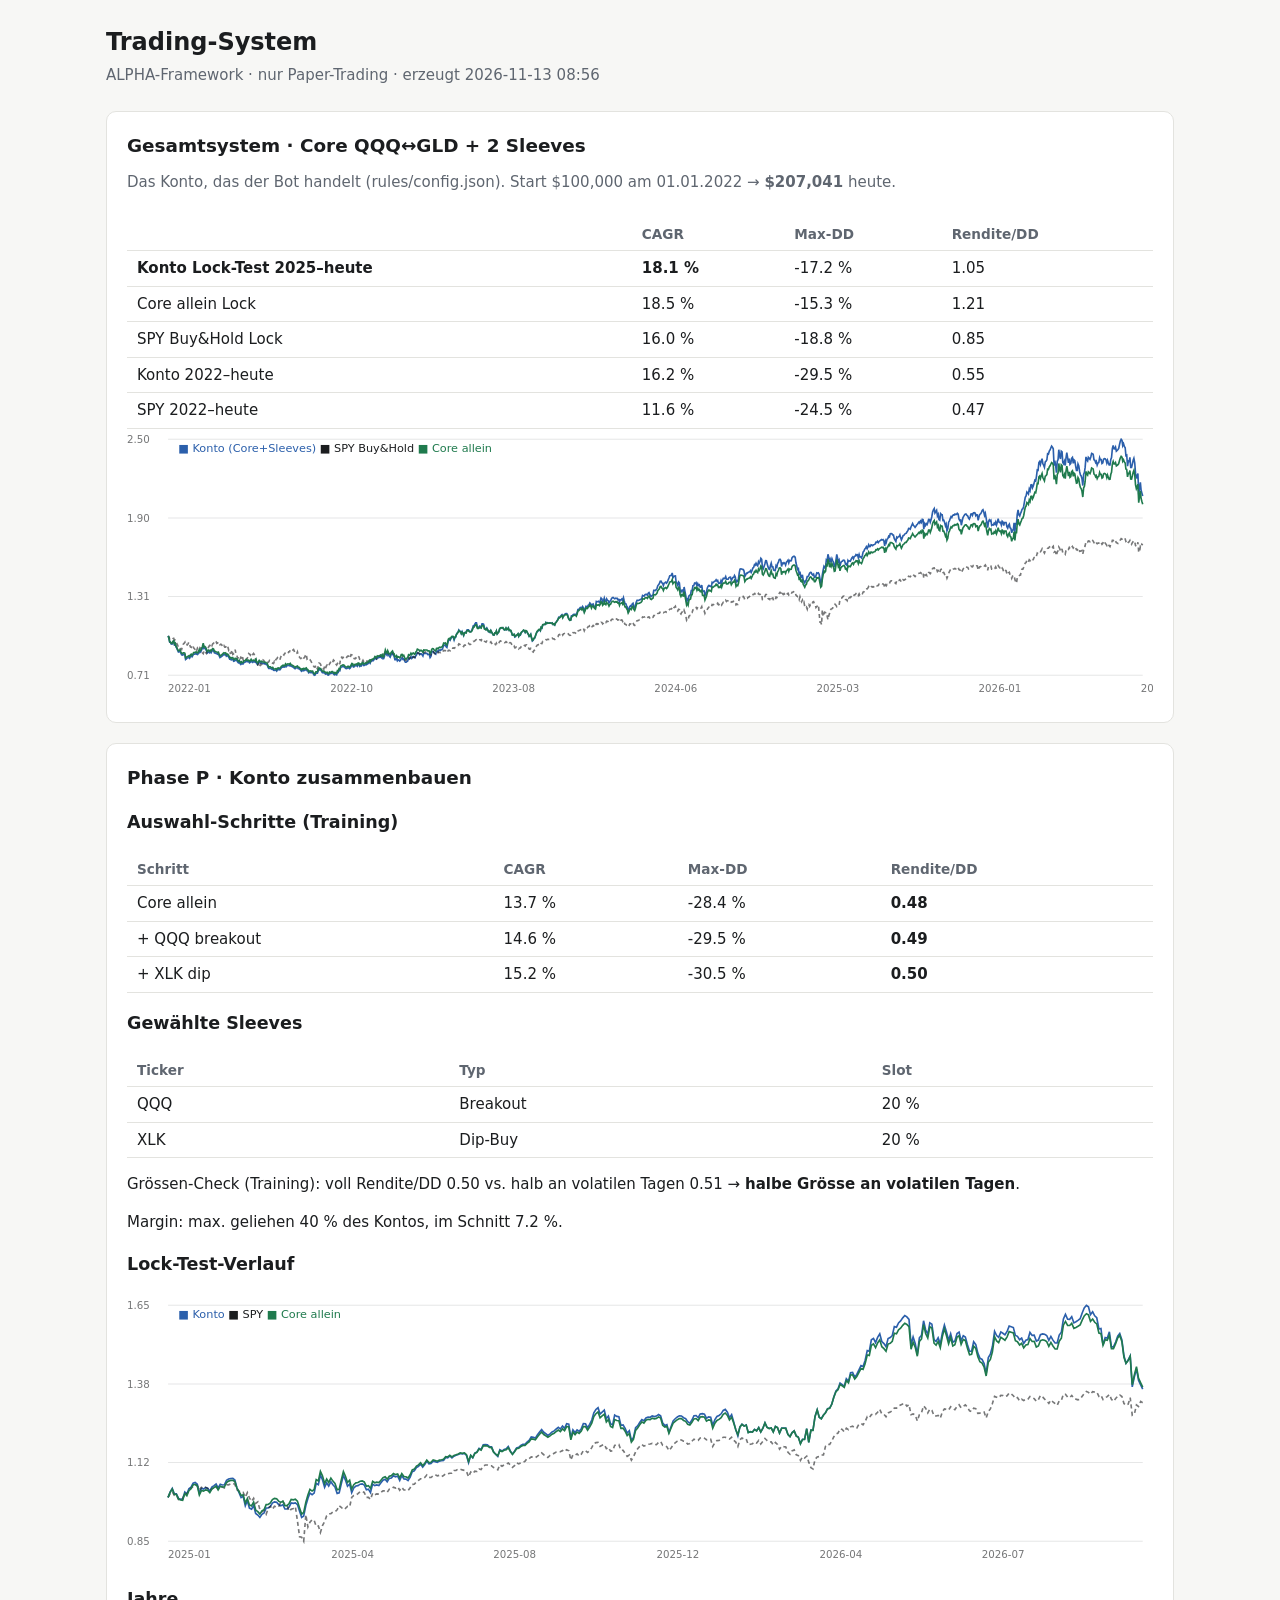
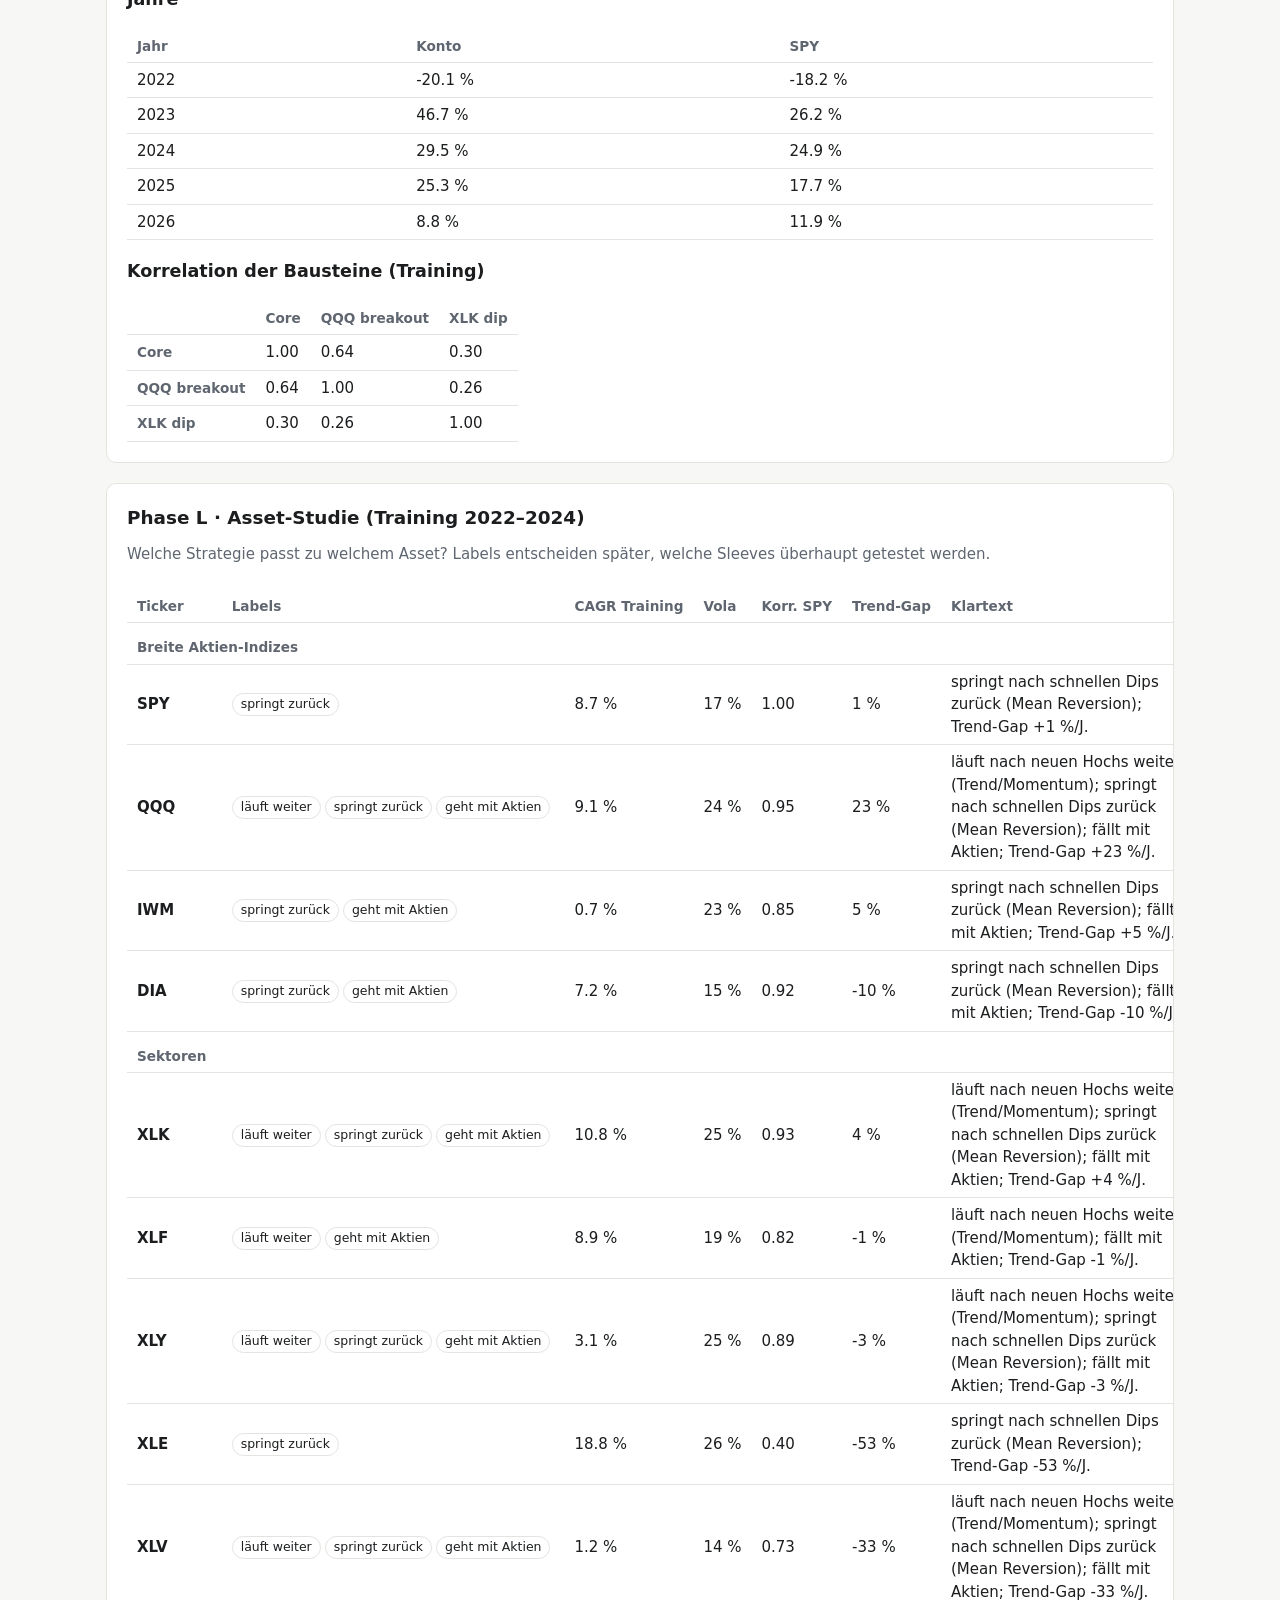
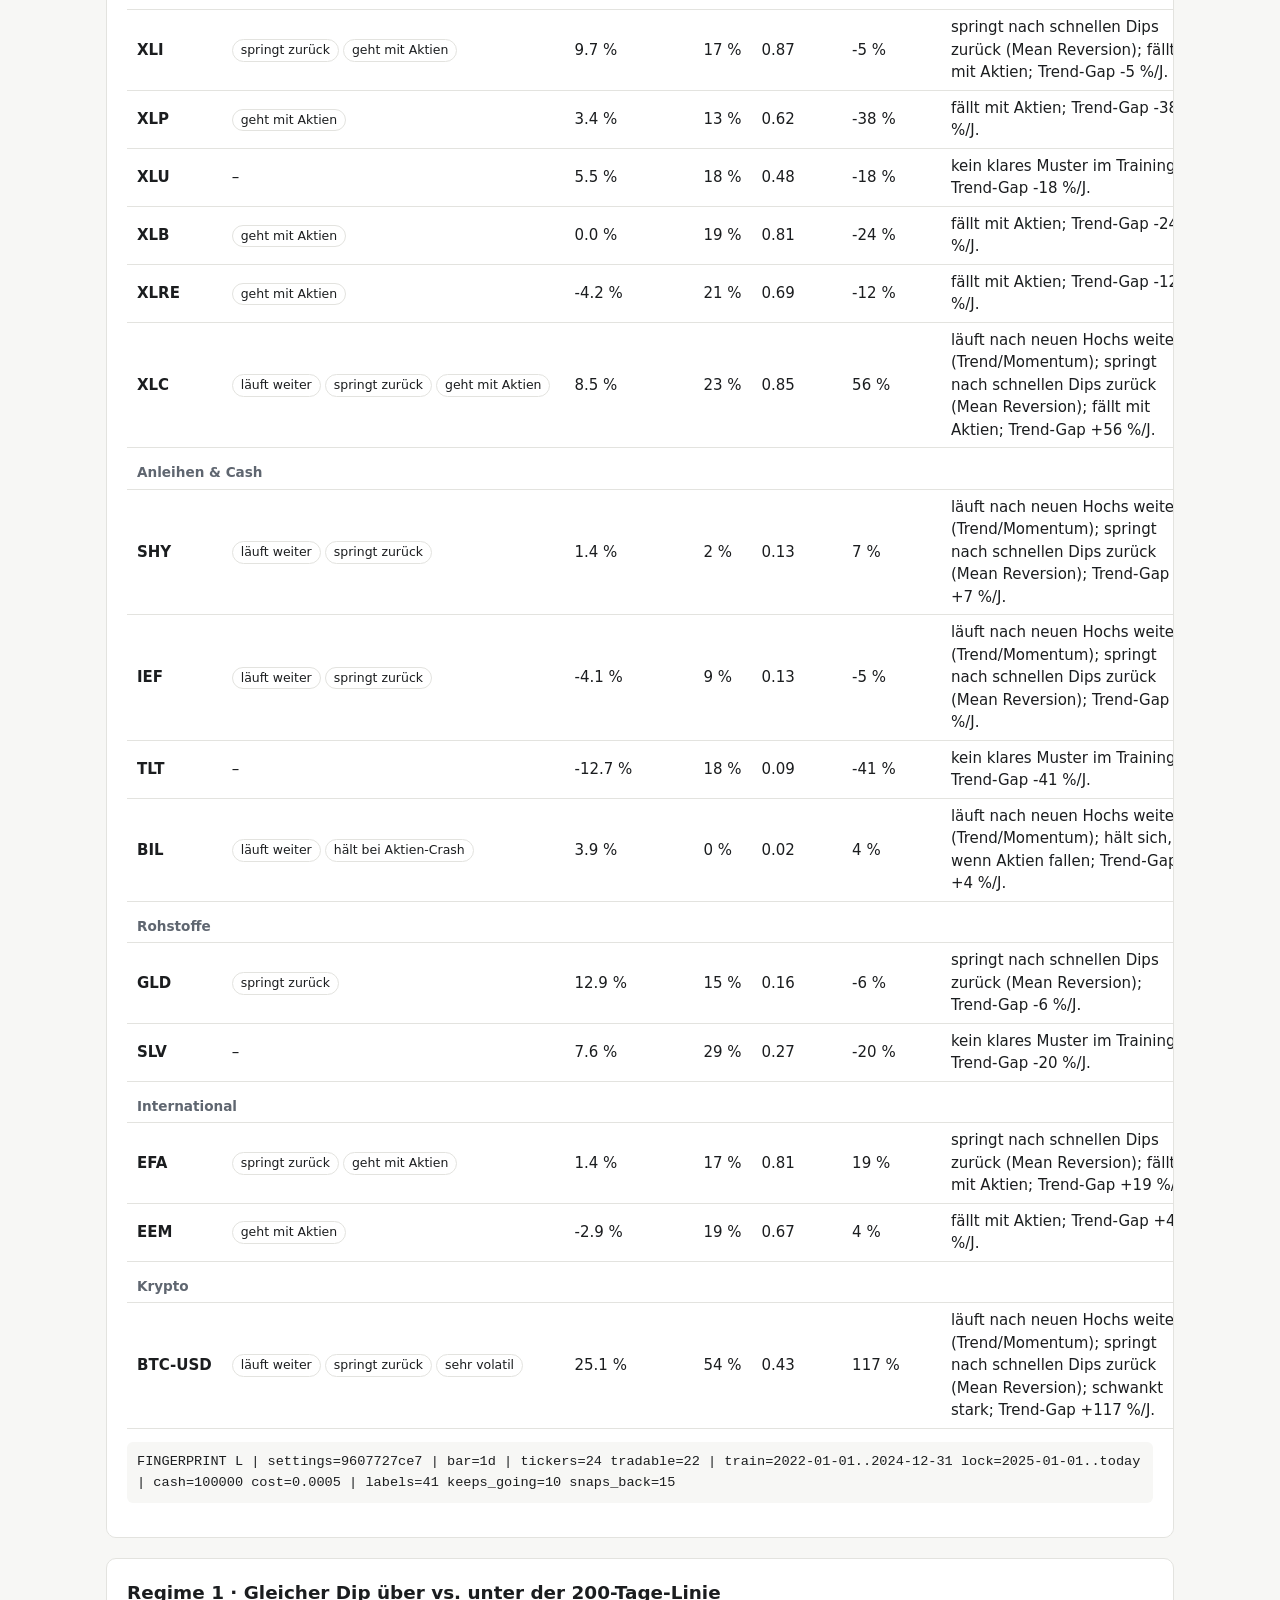
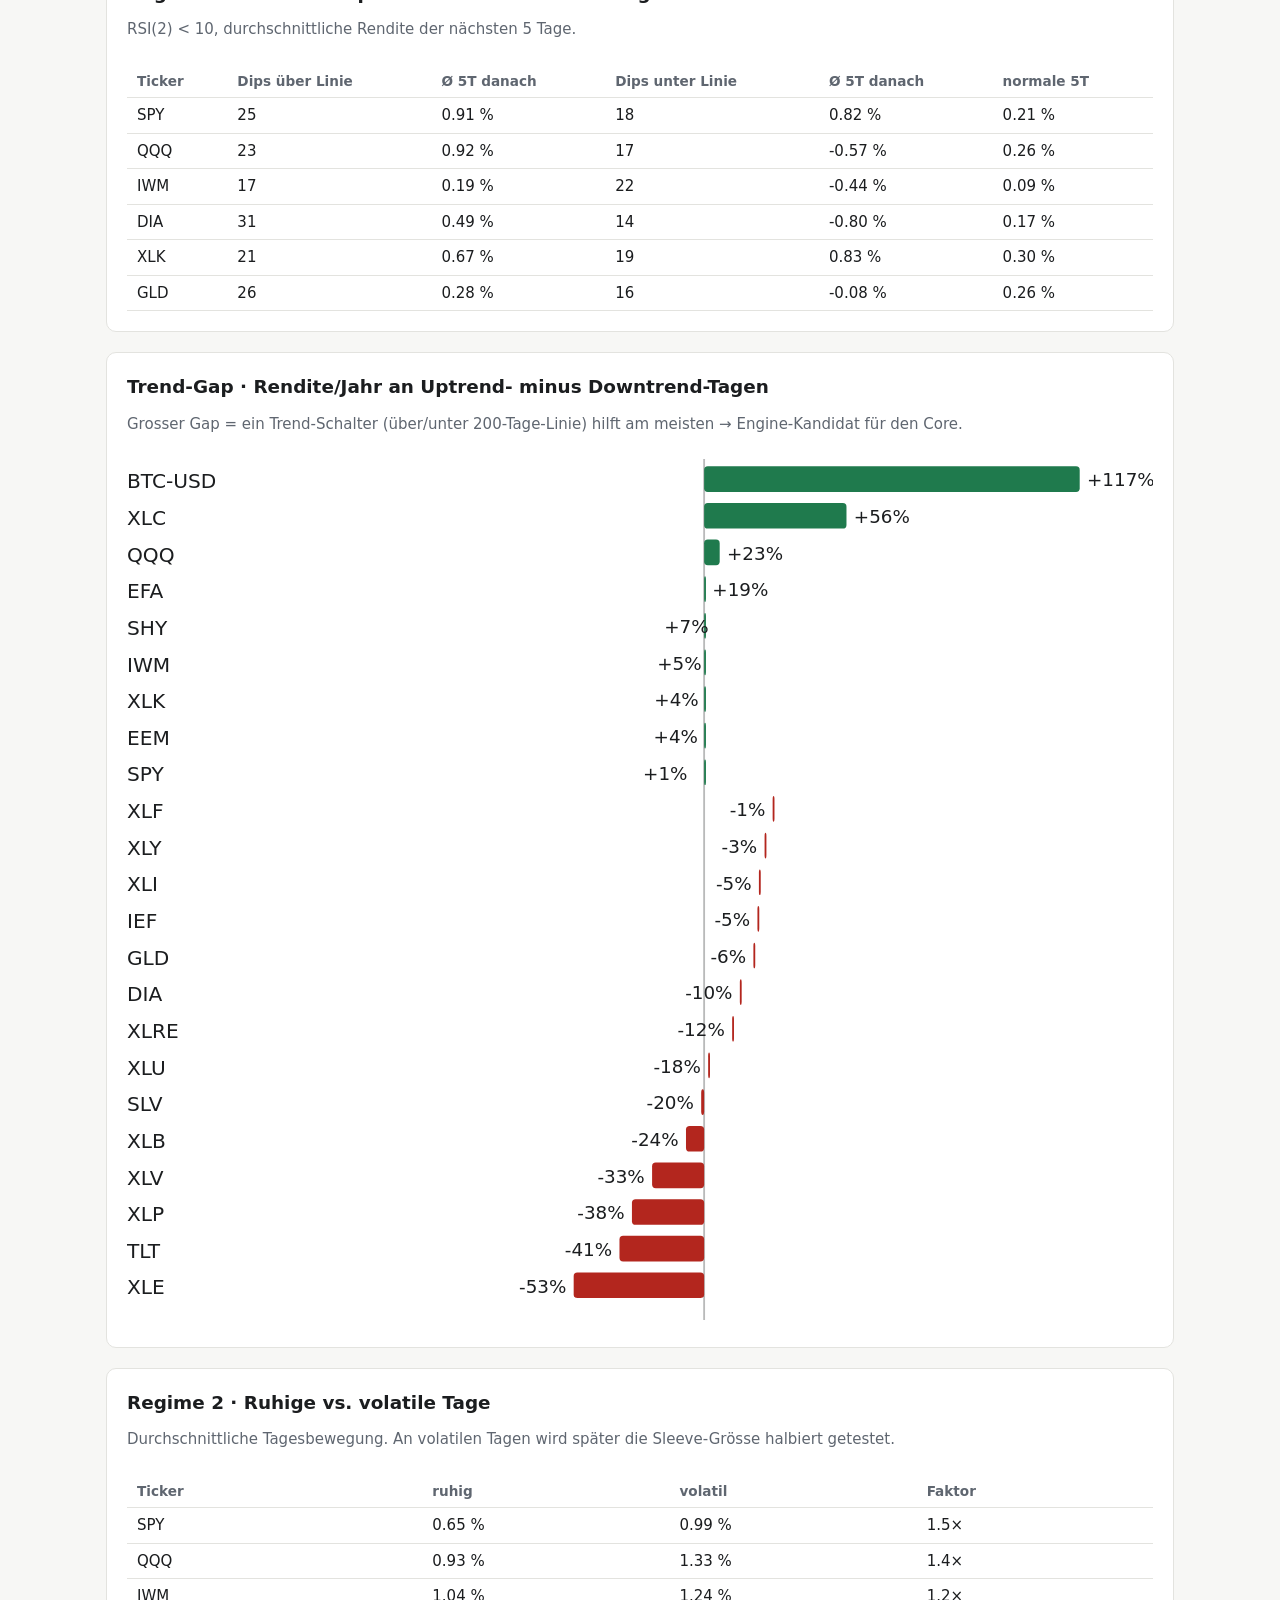
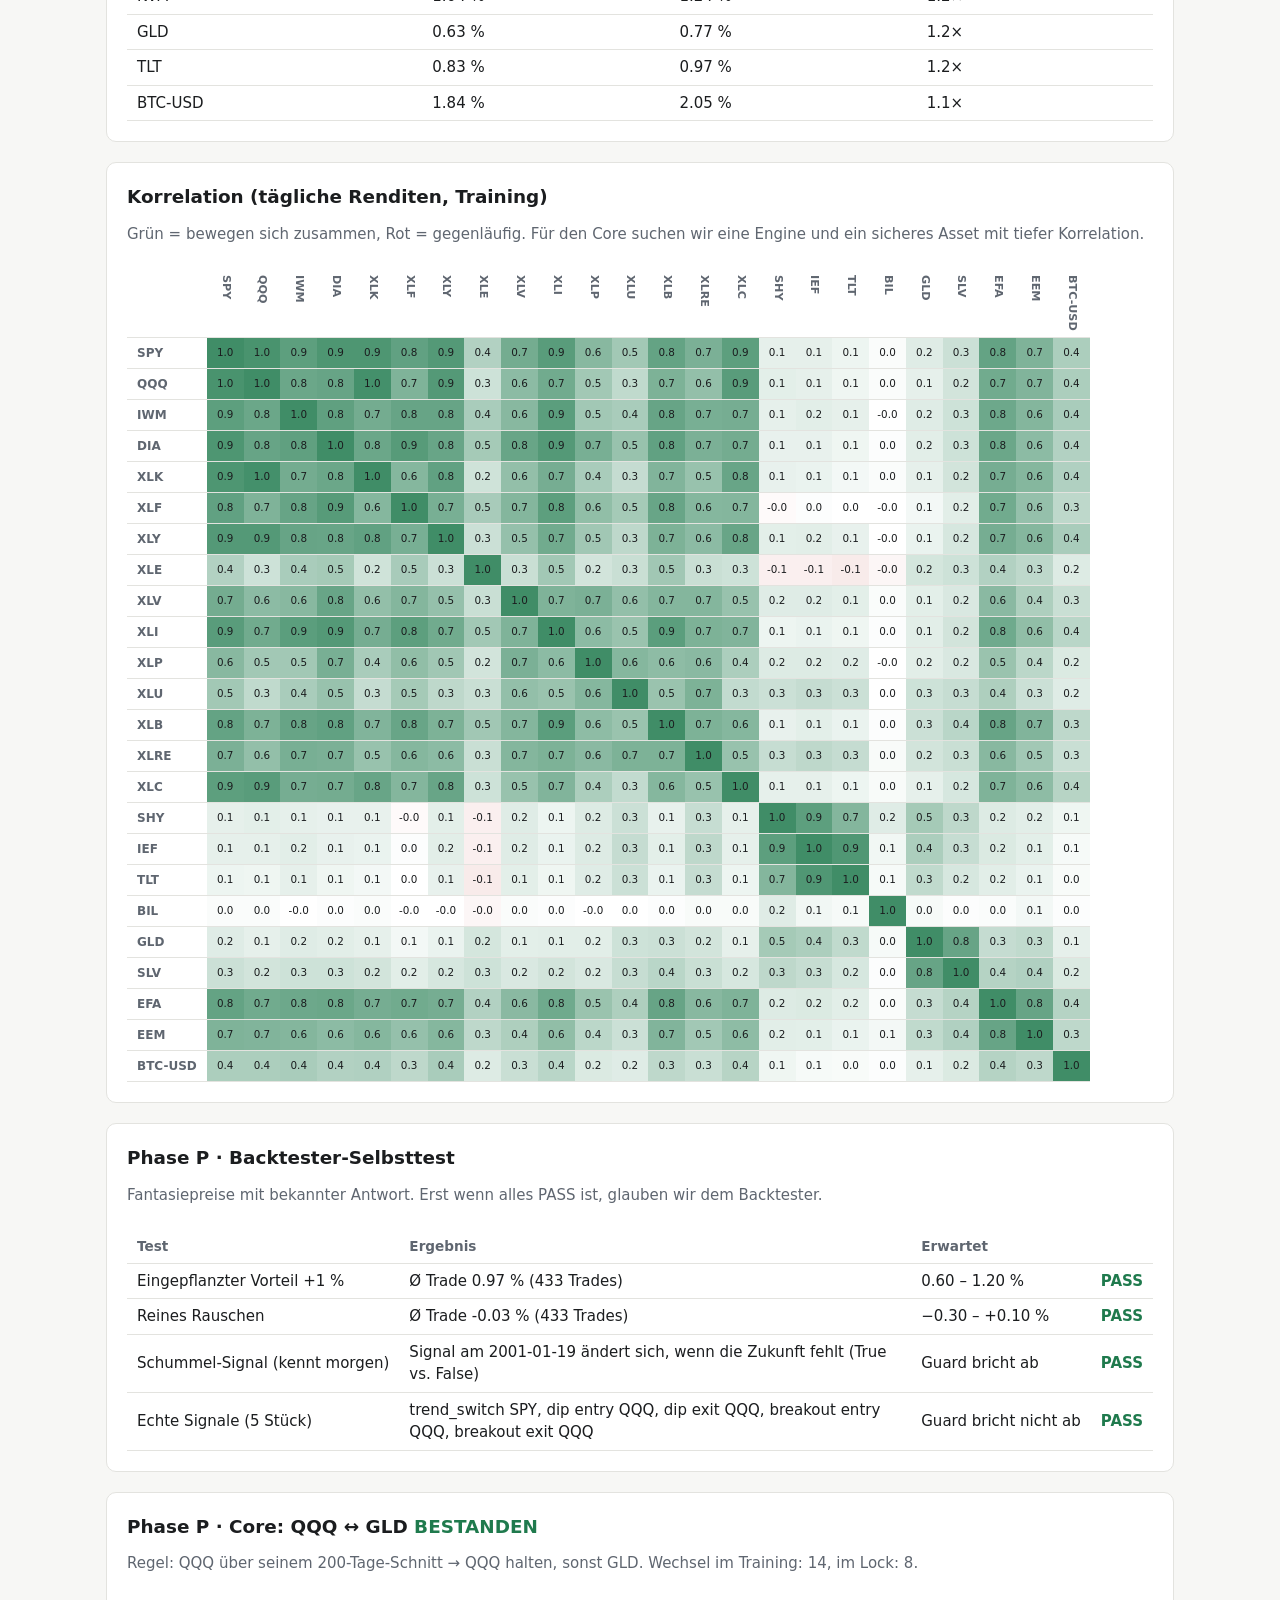
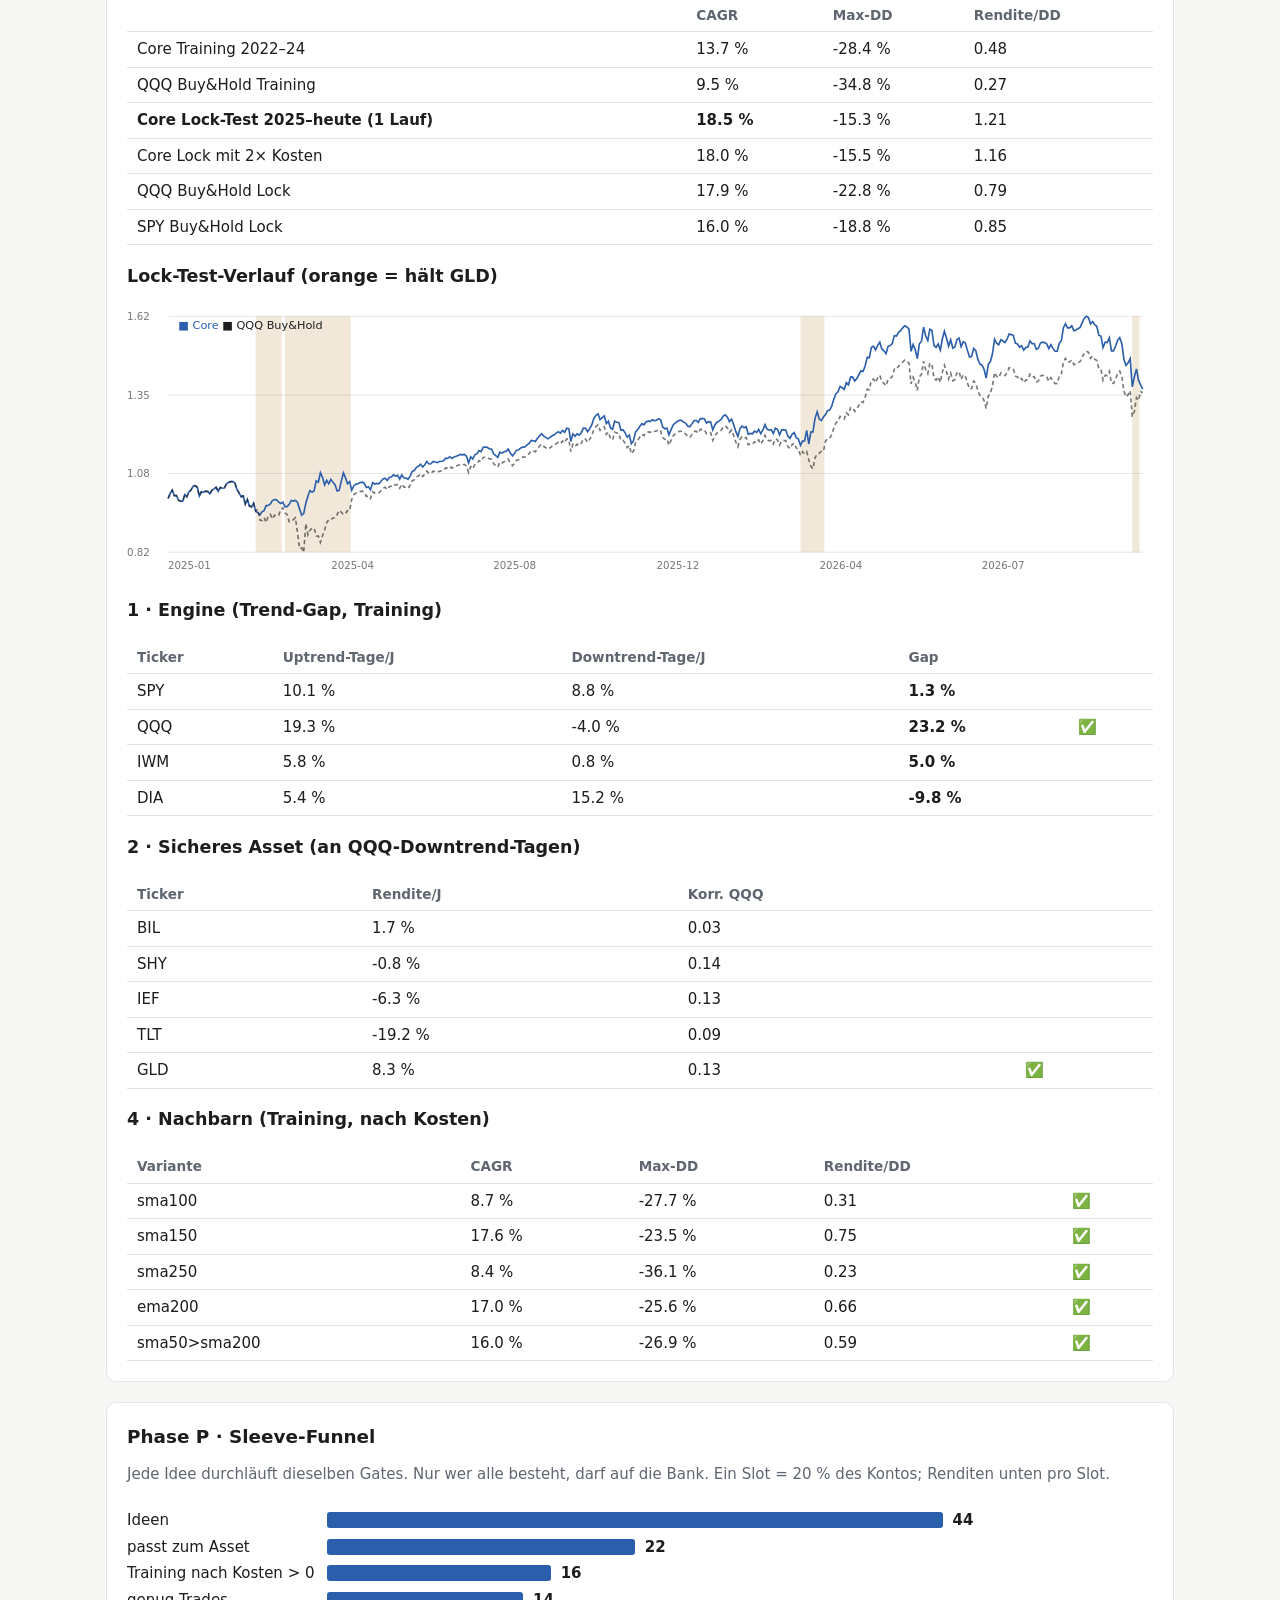
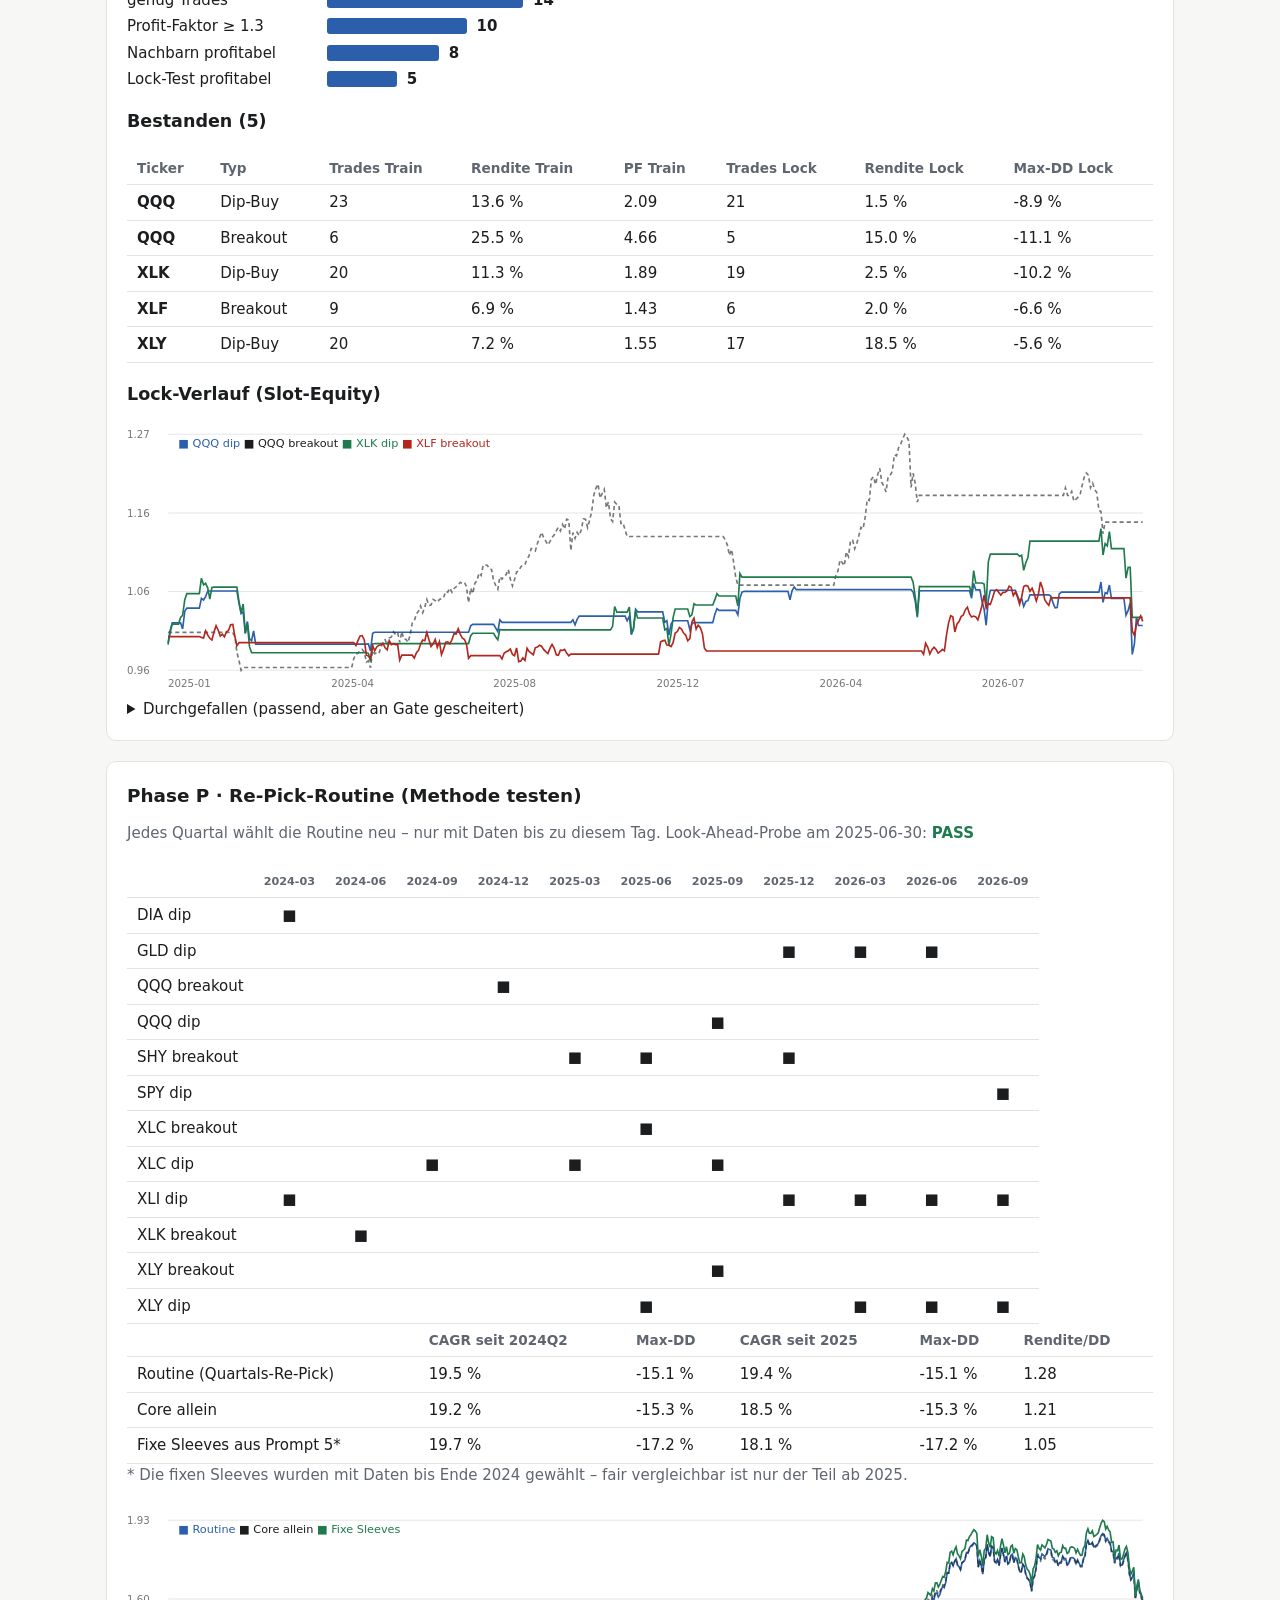
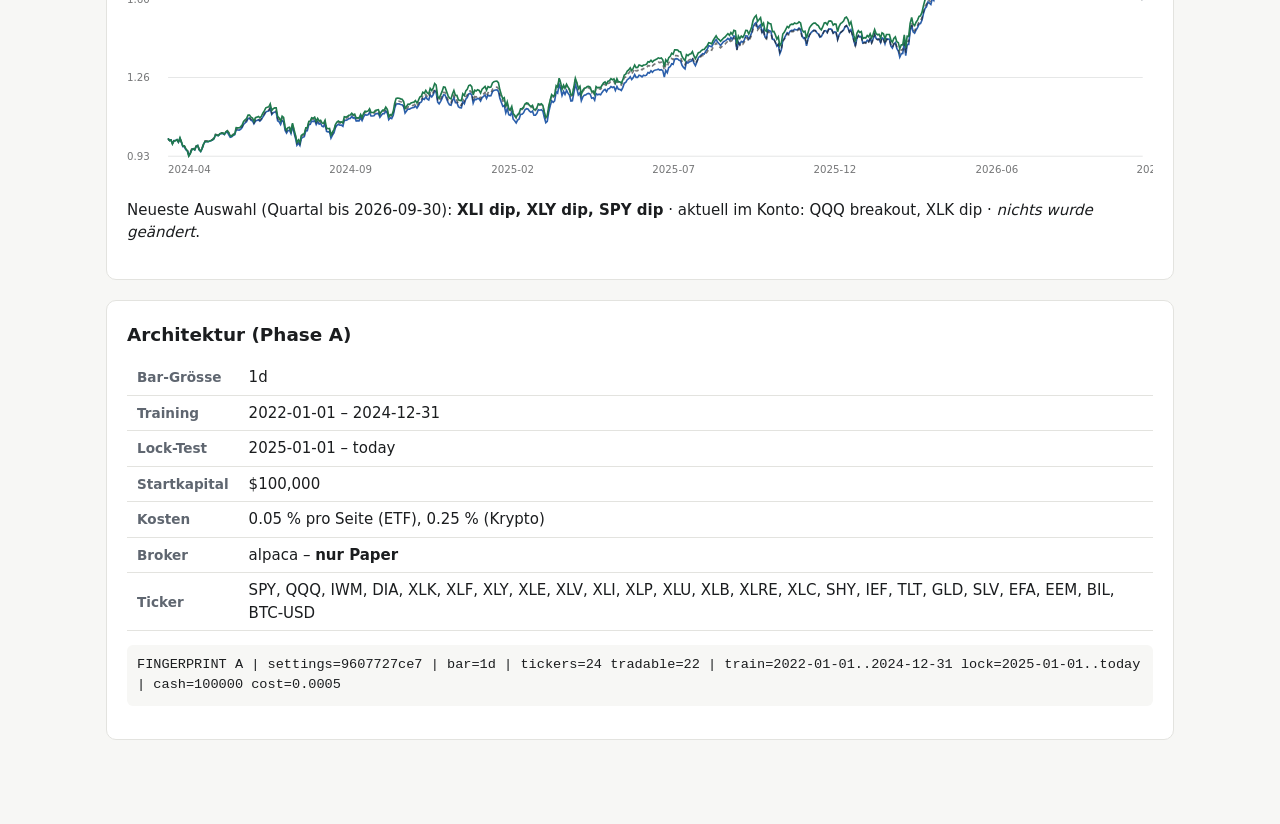
==== commit f0fc5e74: "Trading-System Phase P: Backtester mit Selbsttest, Core QQQ/GLD, Sleeve-Funnel, Konto, Re-Pick-Test " ====
--- a/trading-bot/dashboard/index.html
+++ b/trading-bot/dashboard/index.html
@@ -22,8 +22,25 @@
 .fp{background:var(--bg);padding:10px;border-radius:6px;word-break:break-all;white-space:normal}
 svg{max-width:100%;height:auto}
 </style></head><body><main>
-<h1>Trading-System</h1><p class="sub">ALPHA-Framework · nur Paper-Trading · erzeugt 2026-11-13 08:49</p>
-
+<h1>Trading-System</h1><p class="sub">ALPHA-Framework · nur Paper-Trading · erzeugt 2026-11-13 08:56</p>
+<section><h2>Gesamtsystem · Core QQQ↔GLD + 2 Sleeves</h2>
+<p class="sub">Das Konto, das der Bot handelt (rules/config.json). Start $100,000 am 01.01.2022 → <b>$207,041</b> heute.</p>
+<table><tr><th></th><th>CAGR</th><th>Max-DD</th><th>Rendite/DD</th></tr>
+<tr><td><b>Konto Lock-Test 2025–heute</b></td><td><b>18.1 %</b></td><td>-17.2 %</td><td>1.05</td></tr>
+<tr><td>Core allein Lock</td><td>18.5 %</td><td>-15.3 %</td><td>1.21</td></tr>
+<tr><td>SPY Buy&amp;Hold Lock</td><td>16.0 %</td><td>-18.8 %</td><td>0.85</td></tr>
+<tr><td>Konto 2022–heute</td><td>16.2 %</td><td>-29.5 %</td><td>0.55</td></tr>
+<tr><td>SPY 2022–heute</td><td>11.6 %</td><td>-24.5 %</td><td>0.47</td></tr></table>
+<svg viewBox="0 0 1000 260"><text x="0" y="244" font-size="10" fill="currentColor" opacity=".6">0.71</text><line x1="40" x2="990" y1="240.0" y2="240.0" stroke="currentColor" opacity=".1"/><text x="0" y="167" font-size="10" fill="currentColor" opacity=".6">1.31</text><line x1="40" x2="990" y1="163.3" y2="163.3" stroke="currentColor" opacity=".1"/><text x="0" y="91" font-size="10" fill="currentColor" opacity=".6">1.90</text><line x1="40" x2="990" y1="86.7" y2="86.7" stroke="currentColor" opacity=".1"/><text x="0" y="14" font-size="10" fill="currentColor" opacity=".6">2.50</text><line x1="40" x2="990" y1="10.0" y2="10.0" stroke="currentColor" opacity=".1"/><text x="40" y="256" font-size="10" fill="currentColor" opacity=".6">2022-01</text><text x="198" y="256" font-size="10" fill="currentColor" opacity=".6">2022-10</text><text x="356" y="256" font-size="10" fill="currentColor" opacity=".6">2023-08</text><text x="514" y="256" font-size="10" fill="currentColor" opacity=".6">2024-06</text><text x="672" y="256" font-size="10" fill="currentColor" opacity=".6">2025-03</text><text x="830" y="256" font-size="10" fill="currentColor" opacity=".6">2026-01</text><text x="988" y="256" font-size="10" fill="currentColor" opacity=".6">2026-11</text><polyline points="40.0,201.7 40.8,203.5 41.6,207.9 42.3,207.9 43.1,209.5 43.9,209.6 44.7,207.6 45.5,207.1 46.2,210.2 47.0,209.4 47.8,212.5 48.6,213.8 49.3,215.6 50.1,217.3 50.9,217.1 51.7,216.8 52.5,218.6 53.2,220.1 54.0,220.4 54.8,219.8 55.6,219.7 56.4,220.1 57.1,224.6 57.9,224.0 58.7,223.2 59.5,222.9 60.2,222.5 61.0,223.4 61.8,221.6 62.6,221.0 63.4,222.0 64.1,220.9 64.9,219.4 65.7,219.5 66.5,219.2 67.3,218.7 68.0,219.5 68.8,219.8 69.6,218.7 70.4,216.6 71.1,217.8 71.9,217.2 72.7,215.3 73.5,213.6 74.3,210.4 75.0,214.0 75.8,213.6 76.6,214.4 77.4,216.2 78.2,218.4 78.9,217.7 79.7,217.1 80.5,218.1 81.3,217.2 82.0,218.1 82.8,216.5 83.6,215.7 84.4,216.2 85.2,218.3 85.9,218.2 86.7,218.7 87.5,218.9 88.3,219.6 89.1,219.1 89.8,220.9 90.6,222.8 91.4,222.4 92.2,221.7 93.0,221.1 93.7,220.3 94.5,219.7 95.3,220.1 96.1,219.8 96.8,221.5 97.6,220.9 98.4,221.3 99.2,222.4 100.0,224.3 100.7,224.2 101.5,225.0 102.3,224.4 103.1,224.4 103.9,226.4 104.6,226.1 105.4,225.1 106.2,225.5 107.0,225.3 107.7,226.9 108.5,227.8 109.3,226.9 110.1,228.5 110.9,229.4 111.6,228.4 112.4,229.0 113.2,229.0 114.0,227.5 114.8,227.4 115.5,226.9 116.3,226.1 117.1,226.8 117.9,226.9 118.6,226.9 119.4,227.9 120.2,227.3 121.0,226.0 121.8,227.1 122.5,227.5 123.3,226.8 124.1,226.9 124.9,227.3 125.7,225.9 126.4,228.7 127.2,229.5 128.0,228.2 128.8,227.0 129.5,227.9 130.3,228.2 131.1,227.8 131.9,228.5 132.7,228.6 133.4,228.7 134.2,228.9 135.0,228.9 135.8,229.6 136.6,229.6 137.3,231.8 138.1,233.4 138.9,233.3 139.7,233.3 140.5,233.8 141.2,234.2 142.0,233.7 142.8,235.1 143.6,235.3 144.3,235.2 145.1,235.0 145.9,235.9 146.7,234.5 147.5,234.3 148.2,234.5 149.0,234.7 149.8,233.7 150.6,232.5 151.4,232.2 152.1,231.6 152.9,232.2 153.7,232.0 154.5,230.3 155.2,231.5 156.0,230.6 156.8,230.3 157.6,230.6 158.4,230.8 159.1,229.9 159.9,231.2 160.7,231.4 161.5,232.0 162.3,232.3 163.0,233.0 163.8,233.7 164.6,233.0 165.4,232.7 166.1,232.4 166.9,233.6 167.7,233.6 168.5,234.4 169.3,235.1 170.0,236.0 170.8,235.1 171.6,235.7 172.4,234.7 173.2,235.3 173.9,234.8 174.7,234.3 175.5,235.6 176.3,235.9 177.0,237.7 177.8,237.2 178.6,237.1 179.4,237.7 180.2,237.2 180.9,237.3 181.7,238.9 182.5,240.0 183.3,239.8 184.1,237.9 184.8,237.9 185.6,237.9 186.4,235.6 187.2,234.3 188.0,234.8 188.7,234.9 189.5,236.0 190.3,237.4 191.1,237.6 191.8,237.1 192.6,237.8 193.4,238.9 194.2,238.7 195.0,238.5 195.7,239.7 196.5,239.9 197.3,238.2 198.1,238.5 198.9,238.3 199.6,237.7 200.4,237.9 201.2,238.8 202.0,239.6 202.7,238.6 203.5,239.3 204.3,239.6 205.1,236.8 205.9,237.2 206.6,235.0 207.4,235.5 208.2,232.6 209.0,231.9 209.8,231.7 210.5,231.4 211.3,231.6 212.1,232.3 212.9,233.0 213.6,233.5 214.4,233.4 215.2,232.8 216.0,232.7 216.8,233.5 217.5,233.0 218.3,231.8 219.1,229.9 219.9,230.3 220.7,232.0 221.4,231.8 222.2,230.8 223.0,230.8 223.8,230.4 224.5,231.2 225.3,229.5 226.1,229.8 226.9,231.4 227.7,230.6 228.4,230.9 229.2,229.2 230.0,229.4 230.8,230.6 231.6,230.3 232.3,229.4 233.1,229.9 233.9,229.3 234.7,228.8 235.5,228.0 236.2,227.0 237.0,228.3 237.8,226.4 238.6,226.1 239.3,225.7 240.1,225.8 240.9,224.6 241.7,223.3 242.5,224.0 243.2,224.3 244.0,222.6 244.8,223.0 245.6,222.8 246.4,222.4 247.1,221.9 247.9,222.9 248.7,221.2 249.5,223.9 250.2,223.7 251.0,221.2 251.8,216.9 252.6,219.4 253.4,220.5 254.1,217.8 254.9,220.2 255.7,221.4 256.5,222.3 257.3,220.2 258.0,219.2 258.8,218.2 259.6,220.7 260.4,221.7 261.1,224.8 261.9,224.8 262.7,223.3 263.5,225.9 264.3,225.0 265.0,225.2 265.8,226.2 266.6,225.5 267.4,223.3 268.2,223.2 268.9,224.5 269.7,224.0 270.5,225.9 271.3,227.4 272.0,227.4 272.8,226.7 273.6,226.2 274.4,223.4 275.2,223.9 275.9,223.5 276.7,222.0 277.5,223.5 278.3,222.2 279.1,221.8 279.8,222.6 280.6,223.1 281.4,221.2 282.2,220.1 283.0,217.9 283.7,218.2 284.5,218.7 285.3,220.0 286.1,219.1 286.8,219.2 287.6,220.1 288.4,221.3 289.2,218.4 290.0,218.8 290.7,218.7 291.5,218.7 292.3,218.7 293.1,219.8 293.9,219.6 294.6,219.9 295.4,222.8 296.2,221.7 297.0,217.7 297.7,216.8 298.5,216.9 299.3,218.1 300.1,219.0 300.9,219.5 301.6,216.7 302.4,216.3 303.2,217.2 304.0,215.7 304.8,215.3 305.5,215.8 306.3,215.0 307.1,214.9 307.9,213.2 308.6,210.6 309.4,210.9 310.2,210.4 311.0,212.3 311.8,213.0 312.5,209.5 313.3,205.8 314.1,205.1 314.9,206.0 315.7,204.3 316.4,203.1 317.2,203.0 318.0,203.0 318.8,205.7 319.5,203.6 320.3,202.9 321.1,200.1 321.9,198.9 322.7,197.8 323.4,195.8 324.2,196.9 325.0,197.1 325.8,199.3 326.6,197.5 327.3,199.1 328.1,201.2 328.9,198.5 329.7,198.2 330.5,198.5 331.2,196.1 332.0,195.7 332.8,195.7 333.6,197.0 334.3,197.5 335.1,197.5 335.9,196.7 336.7,194.6 337.5,191.9 338.2,191.9 339.0,190.3 339.8,189.0 340.6,189.0 341.4,193.0 342.1,193.5 342.9,193.2 343.7,192.1 344.5,192.7 345.2,193.1 346.0,190.0 346.8,190.0 347.6,190.4 348.4,194.1 349.1,194.4 349.9,195.4 350.7,194.0 351.5,195.6 352.3,197.5 353.0,197.2 353.8,198.3 354.6,196.4 355.4,197.9 356.1,199.3 356.9,200.8 357.7,200.9 358.5,198.8 359.3,199.0 360.0,196.9 360.8,199.8 361.6,198.8 362.4,197.8 363.2,194.9 363.9,194.1 364.7,193.7 365.5,193.8 366.3,193.7 367.0,194.9 367.8,195.8 368.6,195.7 369.4,194.1 370.2,195.6 370.9,195.1 371.7,193.9 372.5,196.3 373.3,196.2 374.1,196.5 374.8,198.4 375.6,201.0 376.4,200.9 377.2,200.2 378.0,202.7 378.7,202.3 379.5,201.1 380.3,200.9 381.1,199.8 381.8,202.1 382.6,200.4 383.4,200.8 384.2,198.6 385.0,197.9 385.7,197.1 386.5,196.2 387.3,196.7 388.1,198.3 388.9,196.8 389.6,197.3 390.4,199.0 391.2,200.3 392.0,202.2 392.7,201.7 393.5,200.2 394.3,203.8 395.1,206.7 395.9,206.0 396.6,204.3 397.4,203.7 398.2,201.5 399.0,199.1 399.8,197.5 400.5,197.0 401.3,195.7 402.1,195.6 402.9,196.7 403.6,193.6 404.4,194.1 405.2,190.8 406.0,190.7 406.8,190.6 407.5,190.5 408.3,188.7 409.1,189.6 409.9,188.9 410.7,189.2 411.4,189.3 412.2,188.9 413.0,189.1 413.8,189.5 414.5,189.0 415.3,190.5 416.1,190.1 416.9,191.0 417.7,188.8 418.4,188.1 419.2,186.8 420.0,185.5 420.8,183.5 421.6,183.6 422.3,182.8 423.1,181.8 423.9,181.0 424.7,183.4 425.5,181.5 426.2,181.3 427.0,180.3 427.8,180.0 428.6,180.0 429.3,180.8 430.1,183.6 430.9,185.4 431.7,186.4 432.5,186.2 433.2,182.2 434.0,182.2 434.8,181.0 435.6,180.7 436.4,180.6 437.1,180.6 437.9,181.6 438.7,179.2 439.5,175.9 440.2,175.7 441.0,175.0 441.8,174.0 442.6,173.8 443.4,174.9 444.1,173.1 444.9,174.3 445.7,177.7 446.5,175.7 447.3,172.8 448.0,173.0 448.8,173.4 449.6,171.6 450.4,171.3 451.1,169.5 451.9,170.2 452.7,173.0 453.5,171.1 454.3,170.6 455.0,172.2 455.8,173.5 456.6,174.1 457.4,168.0 458.2,168.3 458.9,168.4 459.7,168.0 460.5,169.0 461.3,167.4 462.0,164.7 462.8,165.4 463.6,168.7 464.4,167.5 465.2,164.8 465.9,167.5 466.7,168.1 467.5,165.6 468.3,167.0 469.1,167.4 469.8,169.6 470.6,167.9 471.4,167.4 472.2,165.3 473.0,164.4 473.7,164.2 474.5,164.9 475.3,165.5 476.1,164.9 476.8,165.2 477.6,164.9 478.4,166.4 479.2,166.0 480.0,168.8 480.7,166.5 481.5,166.5 482.3,165.7 483.1,167.3 483.9,164.4 484.6,167.3 485.4,170.3 486.2,170.3 487.0,172.3 487.7,173.6 488.5,177.5 489.3,175.7 490.1,172.9 490.9,172.2 491.6,172.9 492.4,170.5 493.2,169.8 494.0,172.9 494.8,174.0 495.5,172.0 496.3,168.8 497.1,167.0 497.9,167.0 498.6,167.1 499.4,166.7 500.2,166.3 501.0,166.0 501.8,164.9 502.5,162.3 503.3,162.7 504.1,162.8 504.9,161.5 505.7,161.1 506.4,161.1 507.2,162.0 508.0,160.2 508.8,159.5 509.5,160.9 510.3,162.9 511.1,163.3 511.9,162.2 512.7,161.7 513.4,157.2 514.2,157.2 515.0,157.4 515.8,156.6 516.6,155.3 517.3,152.8 518.1,151.7 518.9,150.7 519.7,148.3 520.5,148.2 521.2,149.8 522.0,150.3 522.8,152.6 523.6,150.1 524.3,149.8 525.1,149.3 525.9,150.2 526.7,149.1 527.5,147.0 528.2,145.3 529.0,143.2 529.8,142.7 530.6,142.5 531.4,140.3 532.1,144.9 532.9,143.7 533.7,143.2 534.5,143.1 535.2,149.2 536.0,150.4 536.8,152.4 537.6,149.1 538.4,149.9 539.1,157.1 539.9,159.0 540.7,157.2 541.5,157.0 542.3,159.8 543.0,154.0 543.8,158.4 544.6,162.5 545.4,167.5 546.1,166.0 546.9,167.8 547.7,162.7 548.5,161.9 549.3,161.5 550.0,157.3 550.8,157.2 551.6,152.8 552.4,152.6 553.2,150.2 553.9,150.6 554.7,149.8 555.5,152.6 556.3,150.7 557.0,152.5 557.8,151.9 558.6,154.0 559.4,154.2 560.2,152.1 560.9,157.6 561.7,158.0 562.5,157.8 563.3,162.5 564.1,160.3 564.8,158.7 565.6,155.0 566.4,153.3 567.2,152.5 568.0,153.2 568.7,153.2 569.5,153.9 570.3,149.4 571.1,149.8 571.8,149.3 572.6,148.4 573.4,148.2 574.2,147.0 575.0,148.2 575.7,147.6 576.5,150.4 577.3,150.2 578.1,150.3 578.9,147.9 579.6,150.1 580.4,147.1 581.2,145.5 582.0,145.8 582.7,145.5 583.5,143.8 584.3,146.5 585.1,146.5 585.9,146.4 586.6,145.0 587.4,144.6 588.2,144.4 589.0,147.6 589.8,146.0 590.5,144.7 591.3,144.7 592.1,142.7 592.9,144.3 593.6,149.5 594.4,147.9 595.2,148.5 596.0,145.7 596.8,139.8 597.5,136.5 598.3,136.2 599.1,136.4 599.9,136.8 600.7,137.0 601.4,138.5 602.2,143.6 603.0,142.1 603.8,140.5 604.5,140.7 605.3,139.8 606.1,139.4 606.9,139.1 607.7,138.0 608.4,139.7 609.2,137.8 610.0,135.5 610.8,134.8 611.6,132.2 612.3,132.8 613.1,130.8 613.9,132.5 614.7,133.3 615.5,129.4 616.2,130.8 617.0,129.2 617.8,126.0 618.6,127.0 619.3,135.1 620.1,136.4 620.9,134.0 621.7,131.5 622.5,128.4 623.2,128.5 624.0,131.5 624.8,134.4 625.6,136.3 626.4,136.8 627.1,133.3 627.9,130.8 628.7,134.4 629.5,134.3 630.2,137.4 631.0,137.9 631.8,138.0 632.6,133.2 633.4,134.4 634.1,131.1 634.9,129.9 635.7,127.3 636.5,126.9 637.3,128.1 638.0,134.0 638.8,130.7 639.6,131.2 640.4,130.3 641.1,130.8 641.9,132.6 642.7,129.9 643.5,129.0 644.3,127.9 645.0,130.5 645.8,128.1 646.6,128.6 647.4,128.4 648.2,125.5 648.9,124.7 649.7,124.2 650.5,124.2 651.3,125.2 652.0,130.4 652.8,133.6 653.6,136.9 654.4,136.1 655.2,142.2 655.9,139.0 656.7,143.8 657.5,144.5 658.3,142.1 659.1,147.3 659.8,148.4 660.6,150.0 661.4,147.8 662.2,147.0 663.0,143.8 663.7,143.7 664.5,142.7 665.3,140.5 666.1,139.7 666.8,139.9 667.6,141.5 668.4,142.3 669.2,141.5 670.0,144.4 670.7,144.4 671.5,143.0 672.3,140.3 673.1,140.7 673.9,140.3 674.6,141.5 675.4,145.9 676.2,149.9 677.0,148.9 677.7,142.2 678.5,137.5 679.3,133.8 680.1,135.0 680.9,133.9 681.6,127.5 682.4,128.4 683.2,122.1 684.0,125.1 684.8,130.0 685.5,127.1 686.3,129.3 687.1,126.4 687.9,128.4 688.6,129.9 689.4,134.1 690.2,133.8 691.0,127.9 691.8,122.2 692.5,125.3 693.3,129.4 694.1,127.9 694.9,133.6 695.7,130.6 696.4,129.2 697.2,129.0 698.0,128.0 698.8,127.8 699.5,128.6 700.3,131.7 701.1,131.3 701.9,133.6 702.7,128.0 703.4,129.0 704.2,128.5 705.0,128.9 705.8,127.1 706.6,125.4 707.3,124.7 708.1,126.5 708.9,124.3 709.7,123.9 710.5,122.4 711.2,123.2 712.0,122.7 712.8,125.6 713.6,122.4 714.3,124.7 715.1,124.7 715.9,125.6 716.7,123.3 717.5,119.8 718.2,119.2 719.0,117.1 719.8,116.3 720.6,114.7 721.4,116.7 722.1,115.1 722.9,112.8 723.7,114.6 724.5,114.5 725.2,112.8 726.0,113.1 726.8,113.7 727.6,112.8 728.4,112.6 729.1,112.3 729.9,110.4 730.7,110.6 731.5,109.4 732.3,110.7 733.0,109.6 733.8,109.0 734.6,108.5 735.4,107.7 736.1,108.1 736.9,107.8 737.7,109.1 738.5,113.9 739.3,109.0 740.0,110.6 740.8,107.5 741.6,106.7 742.4,104.4 743.2,105.1 743.9,102.0 744.7,101.9 745.5,102.1 746.3,103.2 747.0,103.3 747.8,106.7 748.6,108.4 749.4,109.7 750.2,105.4 750.9,106.1 751.7,105.1 752.5,104.8 753.3,103.2 754.1,106.1 754.8,108.2 755.6,106.3 756.4,104.0 757.2,103.7 758.0,102.5 758.7,101.8 759.5,101.7 760.3,100.2 761.1,99.1 761.8,96.9 762.6,97.1 763.4,97.7 764.2,95.3 765.0,93.6 765.7,92.1 766.5,93.8 767.3,94.7 768.1,95.9 768.9,94.8 769.6,93.6 770.4,92.9 771.2,91.6 772.0,90.6 772.7,91.7 773.5,89.7 774.3,91.1 775.1,88.1 775.9,88.4 776.6,97.7 777.4,92.3 778.2,94.0 779.0,92.2 779.8,93.2 780.5,91.4 781.3,88.1 782.1,88.2 782.9,90.8 783.6,88.6 784.4,85.7 785.2,80.9 786.0,78.8 786.8,77.5 787.5,81.8 788.3,80.5 789.1,79.2 789.9,84.8 790.7,83.1 791.4,88.2 792.2,88.9 793.0,82.4 793.8,83.3 794.5,83.5 795.3,89.1 796.1,88.9 796.9,91.2 797.7,94.3 798.4,92.7 799.2,99.2 800.0,97.3 800.8,90.8 801.6,89.5 802.3,87.4 803.1,85.4 803.9,86.2 804.7,84.3 805.5,83.7 806.2,83.9 807.0,82.9 807.8,83.4 808.6,83.1 809.3,82.1 810.1,82.9 810.9,87.6 811.7,89.2 812.5,88.7 813.2,93.8 814.0,90.0 814.8,86.3 815.6,84.9 816.4,83.7 817.1,83.0 817.9,83.0 818.7,84.2 819.5,84.8 820.2,86.8 821.0,87.8 821.8,85.7 822.6,82.9 823.4,82.7 824.1,84.1 824.9,81.7 825.7,81.5 826.5,81.8 827.3,84.5 828.0,83.6 828.8,83.8 829.6,89.1 830.4,85.5 831.1,83.3 831.9,82.7 832.7,81.6 833.5,79.4 834.3,78.7 835.0,80.6 835.8,84.2 836.6,82.2 837.4,86.8 838.2,91.9 838.9,96.1 839.7,90.2 840.5,88.5 841.3,89.6 842.0,88.9 842.8,93.9 843.6,93.4 844.4,93.6 845.2,91.8 845.9,92.8 846.7,90.6 847.5,93.6 848.3,91.0 849.1,87.5 849.8,90.5 850.6,91.2 851.4,90.9 852.2,93.5 853.0,89.9 853.7,90.6 854.5,94.2 855.3,91.1 856.1,91.1 856.8,91.1 857.6,95.2 858.4,96.6 859.2,94.0 860.0,92.8 860.7,96.2 861.5,96.9 862.3,101.2 863.1,98.4 863.9,98.4 864.6,91.4 865.4,100.4 866.2,92.3 867.0,92.4 867.7,83.3 868.5,78.9 869.3,83.8 870.1,84.8 870.9,82.4 871.6,80.8 872.4,78.2 873.2,77.8 874.0,75.2 874.8,70.6 875.5,66.6 876.3,65.2 877.1,61.4 877.9,62.3 878.6,63.4 879.4,58.5 880.2,60.2 881.0,54.5 881.8,54.3 882.5,57.4 883.3,55.6 884.1,52.8 884.9,49.8 885.7,50.4 886.4,46.4 887.2,39.9 888.0,40.3 888.8,32.8 889.5,31.8 890.3,34.6 891.1,31.2 891.9,28.9 892.7,33.9 893.4,35.3 894.2,37.3 895.0,32.0 895.8,31.3 896.6,30.0 897.3,24.1 898.1,24.5 898.9,21.6 899.7,20.4 900.5,18.3 901.2,16.7 902.0,17.7 902.8,19.3 903.6,35.8 904.3,30.9 905.1,35.3 905.9,42.5 906.7,31.5 907.5,29.7 908.2,20.2 909.0,26.2 909.8,29.2 910.6,21.7 911.4,22.4 912.1,32.6 912.9,33.9 913.7,31.5 914.5,35.6 915.2,28.3 916.0,23.1 916.8,27.8 917.6,33.1 918.4,28.8 919.1,34.4 919.9,33.5 920.7,28.6 921.5,27.7 922.3,33.4 923.0,30.1 923.8,30.9 924.6,35.9 925.4,40.3 926.1,40.3 926.9,34.0 927.7,36.0 928.5,41.6 929.3,44.8 930.0,45.7 930.8,48.5 931.6,55.1 932.4,44.4 933.2,42.3 933.9,37.2 934.7,27.2 935.5,30.0 936.3,31.1 937.0,27.6 937.8,28.5 938.6,29.5 939.4,27.3 940.2,23.8 940.9,24.2 941.7,24.7 942.5,29.9 943.3,30.5 944.1,32.7 944.8,31.6 945.6,35.2 946.4,33.1 947.2,32.6 948.0,28.0 948.7,29.9 949.5,29.8 950.3,33.6 951.1,33.0 951.8,29.4 952.6,28.9 953.4,29.1 954.2,30.0 955.0,33.2 955.7,30.6 956.5,33.0 957.3,34.9 958.1,34.9 958.9,29.7 959.6,27.8 960.4,19.1 961.2,16.0 962.0,19.2 962.7,19.3 963.5,17.6 964.3,21.6 965.1,20.9 965.9,20.0 966.6,18.9 967.4,15.1 968.2,11.7 969.0,10.0 969.8,11.0 970.5,16.2 971.3,14.3 972.1,17.0 972.9,18.2 973.6,25.7 974.4,25.3 975.2,36.3 976.0,31.2 976.8,31.7 977.5,27.6 978.3,37.5 979.1,37.5 979.9,34.2 980.7,30.5 981.4,28.6 982.2,32.9 983.0,43.3 983.8,48.2 984.5,46.1 985.3,43.3 986.1,63.8 986.9,57.1 987.7,52.0 988.4,59.5 989.2,62.5 990.0,65.3" fill="none" stroke="var(--accent)" stroke-width="1.6"/><polyline points="40.0,202.3 40.8,202.3 41.6,204.8 42.3,204.9 43.1,205.4 43.9,205.6 44.7,204.4 45.5,204.1 46.2,205.9 47.0,205.8 47.8,208.0 48.6,209.3 49.3,210.7 50.1,213.0 50.9,212.5 51.7,214.0 52.5,214.3 53.2,214.9 54.0,212.0 54.8,209.8 55.6,209.0 56.4,207.8 57.1,210.7 57.9,210.1 58.7,210.5 59.5,209.5 60.2,207.8 61.0,210.0 61.8,212.4 62.6,212.8 63.4,210.9 64.1,210.7 64.9,213.3 65.7,214.1 66.5,215.3 67.3,217.4 68.0,215.7 68.8,213.1 69.6,213.4 70.4,215.2 71.1,213.1 71.9,213.7 72.7,214.6 73.5,218.1 74.3,218.9 75.0,215.9 75.8,216.4 76.6,217.9 77.4,218.7 78.2,216.2 78.9,213.7 79.7,212.2 80.5,210.9 81.3,210.9 82.0,209.5 82.8,211.1 83.6,209.3 84.4,208.7 85.2,207.8 85.9,206.3 86.7,207.1 87.5,209.0 88.3,208.6 89.1,207.6 89.8,209.1 90.6,210.4 91.4,209.7 92.2,210.1 93.0,212.2 93.7,212.6 94.5,211.2 95.3,212.7 96.1,212.7 96.8,210.8 97.6,210.9 98.4,212.7 99.2,215.9 100.0,215.3 100.7,218.6 101.5,218.3 102.3,215.4 103.1,219.7 103.9,219.1 104.6,218.5 105.4,215.1 106.2,219.2 107.0,219.9 107.7,223.5 108.5,223.2 109.3,225.0 110.1,225.1 110.9,222.5 111.6,223.0 112.4,220.7 113.2,225.2 114.0,225.9 114.8,225.8 115.5,223.8 116.3,224.7 117.1,223.7 117.9,221.6 118.6,218.9 119.4,219.5 120.2,220.4 121.0,218.3 121.8,220.1 122.5,219.8 123.3,218.7 124.1,220.0 124.9,222.6 125.7,225.8 126.4,229.8 127.2,230.1 128.0,228.6 128.8,232.1 129.5,231.8 130.3,229.3 131.1,229.5 131.9,228.5 132.7,225.2 133.4,225.6 134.2,227.8 135.0,227.9 135.8,228.7 136.6,227.6 137.3,227.5 138.1,227.1 138.9,225.5 139.7,225.6 140.5,226.8 141.2,227.8 142.0,228.3 142.8,228.6 143.6,226.6 144.3,227.5 145.1,224.6 145.9,224.0 146.7,222.9 147.5,223.9 148.2,223.7 149.0,225.0 149.8,222.2 150.6,220.9 151.4,219.3 152.1,219.6 152.9,220.3 153.7,218.6 154.5,218.7 155.2,218.9 156.0,219.0 156.8,219.4 157.6,217.1 158.4,217.1 159.1,215.1 159.9,214.7 160.7,214.4 161.5,215.3 162.3,214.9 163.0,216.5 163.8,218.9 164.6,219.2 165.4,218.8 166.1,217.2 166.9,221.1 167.7,221.8 168.5,223.0 169.3,223.8 170.0,223.5 170.8,224.6 171.6,225.1 172.4,223.1 173.2,222.4 173.9,220.7 174.7,219.5 175.5,224.4 176.3,224.0 177.0,225.2 177.8,226.0 178.6,225.2 179.4,226.4 180.2,228.3 180.9,229.1 181.7,230.9 182.5,231.9 183.3,232.1 184.1,230.2 184.8,232.3 185.6,233.8 186.4,231.2 187.2,228.1 188.0,228.4 188.7,229.4 189.5,232.3 190.3,233.0 191.1,233.7 191.8,234.0 192.6,231.4 193.4,233.7 194.2,231.2 195.0,230.0 195.7,230.7 196.5,231.6 197.3,229.1 198.1,227.9 198.9,226.2 199.6,227.0 200.4,227.6 201.2,225.1 202.0,225.9 202.7,226.3 203.5,229.0 204.3,230.0 205.1,228.6 205.9,227.6 206.6,227.0 207.4,229.2 208.2,223.5 209.0,222.5 209.8,223.4 210.5,222.5 211.3,223.3 212.1,223.7 212.9,223.2 213.6,223.6 214.4,222.1 215.2,221.4 216.0,221.4 216.8,223.2 217.5,223.4 218.3,220.0 219.1,220.1 219.9,220.2 220.7,222.2 221.4,223.8 222.2,224.0 223.0,223.1 223.8,223.9 224.5,222.4 225.3,221.5 226.1,222.2 226.9,224.9 227.7,226.2 228.4,227.1 229.2,226.9 230.0,225.4 230.8,226.9 231.6,226.3 232.3,226.7 233.1,228.0 233.9,226.1 234.7,226.4 235.5,226.9 236.2,226.0 237.0,227.3 237.8,224.9 238.6,224.9 239.3,224.2 240.1,222.8 240.9,222.4 241.7,222.0 242.5,222.2 243.2,223.9 244.0,224.7 244.8,222.7 245.6,221.4 246.4,221.5 247.1,221.5 247.9,220.3 248.7,220.0 249.5,221.4 250.2,219.8 251.0,218.6 251.8,217.0 252.6,218.2 253.4,218.9 254.1,217.4 254.9,218.6 255.7,219.6 256.5,219.4 257.3,218.0 258.0,218.1 258.8,217.7 259.6,219.3 260.4,219.6 261.1,221.8 261.9,222.0 262.7,221.4 263.5,222.6 264.3,222.2 265.0,222.6 265.8,223.0 266.6,222.2 267.4,220.4 268.2,220.3 268.9,222.1 269.7,221.9 270.5,223.9 271.3,225.5 272.0,225.6 272.8,223.9 273.6,224.5 274.4,222.6 275.2,223.9 275.9,222.9 276.7,221.5 277.5,223.3 278.3,223.0 279.1,222.3 279.8,222.1 280.6,222.4 281.4,220.8 282.2,220.1 283.0,218.6 283.7,218.1 284.5,218.8 285.3,219.1 286.1,218.6 286.8,218.5 287.6,218.5 288.4,218.9 289.2,217.4 290.0,217.7 290.7,217.3 291.5,217.2 292.3,217.3 293.1,217.9 293.9,217.8 294.6,217.7 295.4,219.5 296.2,220.0 297.0,217.7 297.7,216.8 298.5,216.9 299.3,218.2 300.1,218.9 300.9,219.7 301.6,217.7 302.4,217.6 303.2,218.1 304.0,217.6 304.8,217.8 305.5,218.0 306.3,217.6 307.1,218.3 307.9,217.0 308.6,215.8 309.4,216.0 310.2,216.0 311.0,217.3 311.8,218.1 312.5,217.1 313.3,215.6 314.1,215.6 314.9,216.2 315.7,215.1 316.4,213.4 317.2,213.7 318.0,213.4 318.8,213.8 319.5,213.1 320.3,212.9 321.1,211.8 321.9,211.0 322.7,210.9 323.4,209.4 324.2,209.8 325.0,210.4 325.8,211.1 326.6,210.6 327.3,211.5 328.1,212.0 328.9,210.7 329.7,210.7 330.5,210.2 331.2,208.7 332.0,208.6 332.8,208.8 333.6,209.7 334.3,210.1 335.1,209.7 335.9,209.0 336.7,208.0 337.5,207.0 338.2,207.1 339.0,206.6 339.8,205.7 340.6,205.4 341.4,206.3 342.1,206.3 342.9,205.7 343.7,205.4 344.5,205.4 345.2,206.2 346.0,205.0 346.8,204.7 347.6,205.1 348.4,206.8 349.1,207.2 349.9,207.8 350.7,206.7 351.5,207.2 352.3,208.1 353.0,208.0 353.8,208.1 354.6,207.4 355.4,208.9 356.1,209.8 356.9,210.7 357.7,210.6 358.5,209.8 359.3,210.2 360.0,208.8 360.8,210.5 361.6,209.7 362.4,208.9 363.2,207.1 363.9,206.6 364.7,206.8 365.5,206.6 366.3,207.1 367.0,207.9 367.8,208.3 368.6,208.1 369.4,207.3 370.2,208.0 370.9,207.9 371.7,206.8 372.5,208.3 373.3,208.2 374.1,208.5 374.8,209.6 375.6,211.6 376.4,211.9 377.2,211.4 378.0,213.2 378.7,213.1 379.5,212.4 380.3,212.7 381.1,212.8 381.8,214.3 382.6,213.5 383.4,213.5 384.2,212.1 385.0,211.4 385.7,210.7 386.5,210.2 387.3,211.0 388.1,211.6 388.9,210.3 389.6,210.3 390.4,211.9 391.2,213.0 392.0,214.5 392.7,214.7 393.5,213.8 394.3,215.5 395.1,216.9 395.9,217.4 396.6,216.0 397.4,215.3 398.2,214.1 399.0,211.8 399.8,210.7 400.5,210.4 401.3,210.1 402.1,210.0 402.9,210.9 403.6,209.1 404.4,209.2 405.2,206.8 406.0,206.5 406.8,206.4 407.5,206.2 408.3,205.3 409.1,205.5 409.9,205.0 410.7,205.0 411.4,205.2 412.2,205.1 413.0,205.2 413.8,204.7 414.5,203.9 415.3,204.6 416.1,204.6 416.9,205.1 417.7,204.2 418.4,203.6 419.2,203.1 420.0,202.5 420.8,200.7 421.6,200.3 422.3,200.5 423.1,199.8 423.9,199.0 424.7,200.8 425.5,199.6 426.2,199.3 427.0,198.8 427.8,198.5 428.6,198.5 429.3,198.9 430.1,199.6 430.9,200.7 431.7,201.1 432.5,200.9 433.2,199.1 434.0,199.3 434.8,198.5 435.6,198.6 436.4,198.5 437.1,199.0 437.9,199.7 438.7,198.5 439.5,196.9 440.2,196.6 441.0,196.2 441.8,196.0 442.6,195.3 443.4,195.5 444.1,194.4 444.9,194.5 445.7,196.7 446.5,195.0 447.3,193.5 448.0,194.0 448.8,193.6 449.6,192.5 450.4,192.4 451.1,191.6 451.9,191.7 452.7,193.6 453.5,192.4 454.3,191.4 455.0,192.1 455.8,192.9 456.6,192.7 457.4,189.9 458.2,189.8 458.9,190.3 459.7,190.0 460.5,190.2 461.3,189.7 462.0,188.4 462.8,188.5 463.6,190.0 464.4,189.2 465.2,187.8 465.9,188.7 466.7,188.8 467.5,187.3 468.3,187.5 469.1,187.8 469.8,188.8 470.6,187.9 471.4,187.1 472.2,185.8 473.0,185.3 473.7,185.6 474.5,186.0 475.3,186.3 476.1,185.0 476.8,185.1 477.6,185.3 478.4,186.3 479.2,186.1 480.0,187.9 480.7,186.4 481.5,186.3 482.3,186.1 483.1,187.6 483.9,186.5 484.6,188.5 485.4,190.3 486.2,190.5 487.0,191.4 487.7,191.7 488.5,192.9 489.3,191.6 490.1,189.9 490.9,190.0 491.6,190.6 492.4,189.2 493.2,188.7 494.0,191.0 494.8,191.4 495.5,190.1 496.3,188.4 497.1,186.9 497.9,186.7 498.6,186.7 499.4,185.9 500.2,185.7 501.0,185.7 501.8,185.0 502.5,183.2 503.3,183.5 504.1,183.3 504.9,183.1 505.7,182.7 506.4,183.2 507.2,184.3 508.0,183.3 508.8,183.2 509.5,184.2 510.3,185.2 511.1,183.9 511.9,183.7 512.7,183.6 513.4,181.8 514.2,181.8 515.0,182.0 515.8,181.5 516.6,181.2 517.3,179.9 518.1,179.6 518.9,179.5 519.7,178.3 520.5,177.9 521.2,178.4 522.0,178.6 522.8,179.1 523.6,178.5 524.3,178.3 525.1,178.0 525.9,178.6 526.7,178.3 527.5,177.3 528.2,176.6 529.0,175.7 529.8,175.5 530.6,175.4 531.4,173.8 532.1,175.2 532.9,174.2 533.7,173.8 534.5,172.8 535.2,175.1 536.0,176.3 536.8,177.3 537.6,175.7 538.4,176.0 539.1,179.5 539.9,180.3 540.7,178.6 541.5,178.5 542.3,179.3 543.0,176.8 543.8,179.0 544.6,181.8 545.4,186.2 546.1,184.9 546.9,185.8 547.7,182.5 548.5,181.8 549.3,181.7 550.0,179.3 550.8,178.8 551.6,176.2 552.4,175.8 553.2,174.3 553.9,174.6 554.7,174.0 555.5,175.3 556.3,173.6 557.0,174.0 557.8,173.8 558.6,174.7 559.4,174.7 560.2,173.2 560.9,176.4 561.7,176.8 562.5,177.1 563.3,179.7 564.1,178.0 564.8,177.4 565.6,175.8 566.4,174.5 567.2,173.6 568.0,173.4 568.7,173.3 569.5,173.8 570.3,171.1 571.1,171.4 571.8,171.0 572.6,170.5 573.4,170.9 574.2,170.3 575.0,170.5 575.7,169.8 576.5,171.3 577.3,171.2 578.1,171.5 578.9,170.1 579.6,171.5 580.4,170.0 581.2,168.9 582.0,169.2 582.7,168.2 583.5,166.9 584.3,168.1 585.1,167.4 585.9,167.4 586.6,166.8 587.4,167.1 588.2,167.1 589.0,168.7 589.8,168.3 590.5,168.4 591.3,167.8 592.1,167.6 592.9,168.1 593.6,171.3 594.4,170.6 595.2,171.0 596.0,169.0 596.8,165.0 597.5,163.7 598.3,163.0 599.1,162.8 599.9,163.3 600.7,163.2 601.4,164.3 602.2,166.5 603.0,165.8 603.8,165.2 604.5,165.1 605.3,164.2 606.1,163.7 606.9,163.1 607.7,162.3 608.4,162.8 609.2,161.7 610.0,161.4 610.8,161.3 611.6,160.3 612.3,160.6 613.1,160.2 613.9,161.1 614.7,161.7 615.5,160.3 616.2,161.2 617.0,161.3 617.8,160.5 618.6,161.2 619.3,166.3 620.1,166.4 620.9,164.4 621.7,163.4 622.5,161.5 623.2,161.5 624.0,163.3 624.8,165.2 625.6,165.8 626.4,166.2 627.1,164.2 627.9,163.2 628.7,165.1 629.5,164.8 630.2,167.4 631.0,167.1 631.8,166.9 632.6,163.9 633.4,164.2 634.1,162.6 634.9,161.0 635.7,160.1 636.5,159.1 637.3,159.6 638.0,162.1 638.8,160.6 639.6,161.4 640.4,160.4 641.1,161.4 641.9,162.5 642.7,161.4 643.5,160.7 644.3,160.1 645.0,161.7 645.8,160.5 646.6,160.4 647.4,160.9 648.2,159.1 648.9,159.1 649.7,158.6 650.5,158.2 651.3,158.9 652.0,161.9 652.8,162.7 653.6,163.5 654.4,163.4 655.2,166.1 655.9,163.5 656.7,166.5 657.5,168.4 658.3,166.7 659.1,169.6 659.8,168.7 660.6,173.0 661.4,174.3 662.2,173.5 663.0,175.6 663.7,172.4 664.5,171.2 665.3,172.9 666.1,171.2 666.8,171.6 667.6,171.6 668.4,168.7 669.2,168.3 670.0,170.3 670.7,170.7 671.5,173.9 672.3,172.9 673.1,172.4 673.9,171.4 674.6,179.3 675.4,188.2 676.2,188.5 677.0,190.7 677.7,175.9 678.5,182.8 679.3,180.1 680.1,178.6 680.9,179.1 681.6,182.5 682.4,182.3 683.2,185.8 684.0,182.0 684.8,179.7 685.5,176.5 686.3,175.4 687.1,175.3 687.9,174.3 688.6,174.3 689.4,173.2 690.2,170.8 691.0,171.7 691.8,173.1 692.5,172.4 693.3,171.3 694.1,171.5 694.9,166.2 695.7,165.1 696.4,164.9 697.2,164.1 698.0,163.0 698.8,162.8 699.5,163.4 700.3,166.2 701.1,166.2 701.9,167.3 702.7,163.9 703.4,164.8 704.2,164.2 705.0,164.4 705.8,163.4 706.6,162.5 707.3,162.5 708.1,163.3 708.9,161.6 709.7,161.5 710.5,160.5 711.2,161.0 712.0,160.3 712.8,162.2 713.6,160.6 714.3,162.1 715.1,162.1 715.9,162.5 716.7,160.8 717.5,158.9 718.2,158.8 719.0,157.5 719.8,156.6 720.6,155.8 721.4,155.8 722.1,155.0 722.9,153.6 723.7,155.0 724.5,155.1 725.2,154.0 726.0,153.5 726.8,154.1 727.6,153.8 728.4,154.6 729.1,154.0 729.9,152.9 730.7,153.0 731.5,152.7 732.3,152.6 733.0,151.1 733.8,151.1 734.6,150.3 735.4,150.3 736.1,150.8 736.9,151.0 737.7,151.7 738.5,154.7 739.3,152.0 740.0,152.9 740.8,151.5 741.6,151.7 742.4,150.3 743.2,150.6 743.9,148.7 744.7,148.1 745.5,148.1 746.3,148.5 747.0,148.5 747.8,149.5 748.6,150.0 749.4,150.7 750.2,148.0 750.9,148.8 751.7,148.0 752.5,147.6 753.3,146.9 754.1,148.0 754.8,149.4 755.6,148.4 756.4,146.9 757.2,147.4 758.0,147.0 758.7,146.5 759.5,146.0 760.3,144.5 761.1,144.5 761.8,143.5 762.6,143.8 763.4,144.0 764.2,143.1 765.0,142.2 765.7,141.3 766.5,142.3 767.3,142.9 768.1,143.8 768.9,142.7 769.6,142.2 770.4,141.5 771.2,140.8 772.0,140.6 772.7,140.6 773.5,139.9 774.3,140.7 775.1,139.5 775.9,140.1 776.6,145.3 777.4,142.4 778.2,142.6 779.0,141.8 779.8,143.1 780.5,142.0 781.3,140.0 782.1,140.0 782.9,141.0 783.6,139.9 784.4,138.3 785.2,136.1 786.0,135.5 786.8,135.4 787.5,137.6 788.3,137.0 789.1,136.6 789.9,138.9 790.7,138.2 791.4,140.3 792.2,140.1 793.0,137.1 793.8,136.7 794.5,136.6 795.3,139.8 796.1,139.9 796.9,141.6 797.7,143.2 798.4,142.5 799.2,145.4 800.0,143.5 800.8,140.8 801.6,139.0 802.3,137.6 803.1,136.6 803.9,137.5 804.7,137.1 805.5,136.4 806.2,136.3 807.0,135.9 807.8,136.5 808.6,136.7 809.3,135.4 810.1,134.9 810.9,137.0 811.7,137.3 812.5,137.9 813.2,140.0 814.0,138.6 814.8,136.8 815.6,135.6 816.4,134.7 817.1,134.0 817.9,134.0 818.7,134.7 819.5,135.0 820.2,136.4 821.0,136.1 821.8,134.8 822.6,133.6 823.4,134.2 824.1,134.3 824.9,132.9 825.7,132.6 826.5,133.0 827.3,134.0 828.0,133.5 828.8,133.6 829.6,137.7 830.4,135.4 831.1,134.4 831.9,134.3 832.7,133.3 833.5,132.5 834.3,132.6 835.0,133.0 835.8,133.5 836.6,132.6 837.4,134.2 838.2,135.2 838.9,137.7 839.7,133.9 840.5,133.0 841.3,133.5 842.0,133.6 842.8,136.6 843.6,136.5 844.4,136.2 845.2,135.2 845.9,135.7 846.7,134.3 847.5,136.3 848.3,134.9 849.1,133.2 849.8,134.3 850.6,135.3 851.4,135.1 852.2,136.9 853.0,135.5 853.7,136.6 854.5,139.2 855.3,137.5 856.1,137.8 856.8,138.0 857.6,141.0 858.4,142.0 859.2,140.1 860.0,139.6 860.7,142.3 861.5,142.8 862.3,145.5 863.1,143.5 863.9,144.1 864.6,143.1 865.4,146.5 866.2,149.6 867.0,150.2 867.7,145.0 868.5,143.6 869.3,143.4 870.1,142.5 870.9,142.4 871.6,137.6 872.4,136.5 873.2,136.6 874.0,134.7 874.8,132.3 875.5,130.7 876.3,130.2 877.1,127.8 877.9,128.2 878.6,129.5 879.4,127.5 880.2,128.3 881.0,126.7 881.8,126.3 882.5,127.3 883.3,127.4 884.1,125.3 884.9,124.8 885.7,125.5 886.4,123.9 887.2,121.0 888.0,121.6 888.8,119.9 889.5,119.4 890.3,119.7 891.1,118.6 891.9,116.9 892.7,119.5 893.4,119.6 894.2,121.0 895.0,118.9 895.8,118.4 896.6,117.6 897.3,116.2 898.1,116.2 898.9,115.0 899.7,114.5 900.5,113.9 901.2,113.6 902.0,115.1 902.8,114.3 903.6,119.9 904.3,119.4 905.1,120.1 905.9,123.4 906.7,119.9 907.5,118.7 908.2,115.0 909.0,116.3 909.8,118.9 910.6,116.7 911.4,117.4 912.1,120.5 912.9,120.6 913.7,120.3 914.5,121.8 915.2,118.4 916.0,116.7 916.8,117.0 917.6,117.3 918.4,115.4 919.1,116.5 919.9,117.1 920.7,115.3 921.5,114.4 922.3,116.0 923.0,115.3 923.8,114.4 924.6,115.6 925.4,117.7 926.1,118.1 926.9,116.3 927.7,116.5 928.5,119.2 929.3,119.0 930.0,118.9 930.8,118.4 931.6,121.7 932.4,118.2 933.2,116.6 933.9,113.6 934.7,109.7 935.5,110.1 936.3,110.4 937.0,109.1 937.8,109.2 938.6,109.9 939.4,109.3 940.2,107.8 940.9,108.2 941.7,109.3 942.5,110.8 943.3,110.3 944.1,112.2 944.8,111.3 945.6,111.9 946.4,111.2 947.2,111.2 948.0,109.7 948.7,110.2 949.5,110.9 950.3,112.4 951.1,111.4 951.8,109.1 952.6,110.0 953.4,111.2 954.2,112.2 955.0,113.5 955.7,111.7 956.5,112.7 957.3,113.7 958.1,114.6 958.9,112.2 959.6,111.9 960.4,108.5 961.2,108.5 962.0,110.1 962.7,110.3 963.5,109.1 964.3,110.8 965.1,111.2 965.9,111.6 966.6,111.2 967.4,109.6 968.2,108.1 969.0,106.9 969.8,107.4 970.5,108.4 971.3,107.0 972.1,107.1 972.9,107.2 973.6,109.6 974.4,109.0 975.2,111.4 976.0,110.5 976.8,109.8 977.5,108.6 978.3,111.2 979.1,112.4 979.9,110.8 980.7,109.6 981.4,108.8 982.2,109.7 983.0,113.6 983.8,114.6 984.5,114.0 985.3,110.4 986.1,120.2 986.9,119.5 987.7,114.5 988.4,115.3 989.2,112.4 990.0,113.2" fill="none" stroke="currentColor" stroke-width="1.6" stroke-dasharray="4 3" opacity=".6"/><polyline points="40.0,201.8 40.8,203.5 41.6,207.4 42.3,207.5 43.1,208.9 43.9,208.8 44.7,206.9 45.5,206.4 46.2,209.6 47.0,208.8 47.8,211.9 48.6,213.2 49.3,214.7 50.1,216.2 50.9,215.6 51.7,215.2 52.5,217.1 53.2,218.6 54.0,218.9 54.8,218.2 55.6,218.1 56.4,218.6 57.1,223.1 57.9,222.6 58.7,221.8 59.5,221.4 60.2,221.0 61.0,221.9 61.8,220.1 62.6,219.5 63.4,220.5 64.1,219.4 64.9,217.9 65.7,218.0 66.5,217.7 67.3,217.2 68.0,217.9 68.8,218.3 69.6,217.1 70.4,215.1 71.1,216.3 71.9,215.6 72.7,213.7 73.5,212.0 74.3,208.7 75.0,212.4 75.8,212.0 76.6,212.8 77.4,214.6 78.2,216.8 78.9,216.1 79.7,215.5 80.5,216.6 81.3,215.7 82.0,216.5 82.8,214.9 83.6,214.1 84.4,214.6 85.2,216.7 85.9,216.7 86.7,217.1 87.5,217.3 88.3,218.0 89.1,217.5 89.8,219.3 90.6,221.2 91.4,220.8 92.2,220.1 93.0,219.5 93.7,218.7 94.5,218.1 95.3,218.5 96.1,218.2 96.8,219.9 97.6,219.3 98.4,219.7 99.2,220.8 100.0,222.8 100.7,222.6 101.5,223.5 102.3,222.9 103.1,222.9 103.9,224.9 104.6,224.6 105.4,223.6 106.2,224.0 107.0,223.8 107.7,225.4 108.5,226.3 109.3,225.4 110.1,227.0 110.9,227.9 111.6,226.9 112.4,227.6 113.2,227.5 114.0,226.0 114.8,225.9 115.5,225.4 116.3,224.6 117.1,225.3 117.9,225.5 118.6,225.4 119.4,226.4 120.2,225.8 121.0,224.5 121.8,225.6 122.5,226.0 123.3,225.3 124.1,225.4 124.9,225.8 125.7,224.4 126.4,227.2 127.2,228.0 128.0,226.7 128.8,225.5 129.5,226.4 130.3,226.8 131.1,226.3 131.9,227.0 132.7,227.1 133.4,227.2 134.2,227.4 135.0,227.5 135.8,228.1 136.6,228.2 137.3,230.4 138.1,232.0 138.9,231.9 139.7,231.9 140.5,232.4 141.2,232.8 142.0,232.3 142.8,233.7 143.6,233.9 144.3,233.8 145.1,233.6 145.9,234.5 146.7,233.1 147.5,232.9 148.2,233.2 149.0,233.3 149.8,232.3 150.6,231.1 151.4,230.8 152.1,230.2 152.9,230.8 153.7,230.6 154.5,228.9 155.2,230.0 156.0,229.2 156.8,228.9 157.6,229.1 158.4,229.4 159.1,228.5 159.9,229.8 160.7,230.0 161.5,230.6 162.3,230.9 163.0,231.6 163.8,232.3 164.6,231.6 165.4,231.3 166.1,231.0 166.9,232.2 167.7,232.2 168.5,233.0 169.3,233.7 170.0,234.6 170.8,233.8 171.6,234.3 172.4,233.3 173.2,233.9 173.9,233.4 174.7,232.9 175.5,234.2 176.3,234.6 177.0,236.4 177.8,235.9 178.6,235.8 179.4,236.3 180.2,235.9 180.9,235.9 181.7,237.6 182.5,238.7 183.3,238.5 184.1,236.6 184.8,236.6 185.6,236.6 186.4,234.3 187.2,232.9 188.0,233.4 188.7,233.5 189.5,234.6 190.3,236.1 191.1,236.3 191.8,235.8 192.6,236.4 193.4,237.6 194.2,237.3 195.0,237.1 195.7,238.4 196.5,238.6 197.3,236.9 198.1,237.2 198.9,237.0 199.6,236.4 200.4,236.5 201.2,237.5 202.0,238.3 202.7,237.3 203.5,238.0 204.3,238.3 205.1,235.5 205.9,235.8 206.6,233.6 207.4,234.1 208.2,231.2 209.0,230.5 209.8,230.3 210.5,229.9 211.3,230.1 212.1,230.9 212.9,231.6 213.6,232.1 214.4,232.0 215.2,231.4 216.0,231.3 216.8,232.1 217.5,231.6 218.3,230.3 219.1,228.5 219.9,228.8 220.7,230.6 221.4,230.3 222.2,229.4 223.0,229.3 223.8,229.0 224.5,229.8 225.3,228.1 226.1,228.3 226.9,230.0 227.7,229.1 228.4,229.4 229.2,227.7 230.0,227.9 230.8,229.1 231.6,228.8 232.3,228.0 233.1,228.4 233.9,227.9 234.7,227.4 235.5,226.5 236.2,225.5 237.0,226.8 237.8,224.9 238.6,224.6 239.3,224.2 240.1,224.3 240.9,223.1 241.7,221.8 242.5,222.5 243.2,222.8 244.0,221.1 244.8,221.4 245.6,221.2 246.4,220.8 247.1,220.3 247.9,221.3 248.7,220.0 249.5,222.2 250.2,221.9 251.0,219.4 251.8,215.4 252.6,217.5 253.4,218.4 254.1,216.1 254.9,218.1 255.7,219.1 256.5,219.9 257.3,218.1 258.0,217.2 258.8,216.4 259.6,218.5 260.4,219.3 261.1,222.0 261.9,221.9 262.7,220.9 263.5,222.8 264.3,222.0 265.0,222.2 265.8,223.0 266.6,222.1 267.4,219.9 268.2,219.8 268.9,221.1 269.7,220.6 270.5,222.5 271.3,224.0 272.0,224.1 272.8,223.4 273.6,222.8 274.4,220.0 275.2,220.5 275.9,220.1 276.7,218.5 277.5,220.0 278.3,218.7 279.1,218.3 279.8,219.1 280.6,219.7 281.4,217.6 282.2,216.5 283.0,214.6 283.7,214.9 284.5,215.3 285.3,216.5 286.1,215.7 286.8,215.7 287.6,216.5 288.4,217.5 289.2,215.3 290.0,215.5 290.7,215.4 291.5,215.4 292.3,215.4 293.1,216.3 293.9,216.2 294.6,216.4 295.4,218.6 296.2,217.9 297.0,214.8 297.7,214.0 298.5,214.2 299.3,215.2 300.1,216.0 300.9,216.4 301.6,213.9 302.4,213.6 303.2,214.4 304.0,213.1 304.8,212.7 305.5,213.1 306.3,212.5 307.1,212.4 307.9,210.9 308.6,208.7 309.4,209.0 310.2,208.5 311.0,210.1 311.8,210.7 312.5,207.8 313.3,204.6 314.1,204.0 314.9,204.8 315.7,203.3 316.4,202.3 317.2,202.2 318.0,202.3 318.8,204.5 319.5,202.9 320.3,202.4 321.1,200.2 321.9,199.2 322.7,198.2 323.4,196.6 324.2,197.5 325.0,197.7 325.8,199.5 326.6,198.0 327.3,199.3 328.1,201.1 328.9,198.8 329.7,198.5 330.5,198.8 331.2,196.8 332.0,196.4 332.8,196.5 333.6,197.5 334.3,197.9 335.1,197.9 335.9,197.2 336.7,195.5 337.5,193.2 338.2,193.2 339.0,191.9 339.8,190.8 340.6,190.8 341.4,194.1 342.1,194.5 342.9,194.3 343.7,193.3 344.5,193.8 345.2,194.1 346.0,191.6 346.8,191.6 347.6,191.9 348.4,195.0 349.1,195.2 349.9,195.8 350.7,194.7 351.5,195.8 352.3,197.3 353.0,197.1 353.8,197.9 354.6,196.4 355.4,197.9 356.1,199.3 356.9,200.7 357.7,200.9 358.5,198.8 359.3,199.0 360.0,196.9 360.8,199.8 361.6,198.7 362.4,197.7 363.2,194.8 363.9,194.0 364.7,193.6 365.5,193.8 366.3,193.6 367.0,194.8 367.8,195.8 368.6,195.6 369.4,194.0 370.2,195.5 370.9,195.0 371.7,193.9 372.5,196.3 373.3,196.1 374.1,196.4 374.8,198.4 375.6,200.8 376.4,200.8 377.2,200.2 378.0,202.1 378.7,201.8 379.5,200.7 380.3,200.6 381.1,199.6 381.8,201.9 382.6,200.1 383.4,200.5 384.2,198.3 385.0,197.6 385.7,196.9 386.5,195.9 387.3,196.4 388.1,198.1 388.9,196.6 389.6,197.0 390.4,198.8 391.2,200.0 392.0,202.0 392.7,201.6 393.5,200.3 394.3,203.5 395.1,206.0 395.9,205.4 396.6,204.0 397.4,203.4 398.2,201.1 399.0,198.8 399.8,197.2 400.5,196.6 401.3,195.4 402.1,195.3 402.9,196.3 403.6,193.3 404.4,193.7 405.2,190.8 406.0,190.6 406.8,190.5 407.5,190.5 408.3,188.8 409.1,189.6 409.9,189.0 410.7,189.2 411.4,189.3 412.2,189.0 413.0,189.1 413.8,189.5 414.5,189.1 415.3,190.4 416.1,190.0 416.9,190.9 417.7,188.9 418.4,188.3 419.2,187.0 420.0,185.9 420.8,184.0 421.6,184.1 422.3,183.4 423.1,182.5 423.9,181.7 424.7,184.0 425.5,182.2 426.2,182.0 427.0,181.1 427.8,180.8 428.6,180.9 429.3,181.5 430.1,184.1 430.9,185.6 431.7,186.4 432.5,186.2 433.2,183.2 434.0,182.9 434.8,181.9 435.6,181.6 436.4,181.5 437.1,181.5 437.9,182.4 438.7,180.3 439.5,177.3 440.2,177.1 441.0,176.4 441.8,175.5 442.6,175.4 443.4,176.3 444.1,174.7 444.9,175.7 445.7,178.8 446.5,177.0 447.3,174.4 448.0,174.6 448.8,174.9 449.6,173.3 450.4,173.0 451.1,171.4 451.9,172.1 452.7,174.6 453.5,172.8 454.3,172.4 455.0,173.8 455.8,175.0 456.6,175.6 457.4,171.1 458.2,171.5 458.9,171.6 459.7,171.2 460.5,172.1 461.3,170.7 462.0,168.3 462.8,168.9 463.6,171.8 464.4,170.8 465.2,168.4 465.9,170.7 466.7,171.3 467.5,169.0 468.3,170.3 469.1,170.7 469.8,172.6 470.6,171.1 471.4,170.7 472.2,168.8 473.0,168.0 473.7,167.8 474.5,168.4 475.3,168.9 476.1,168.4 476.8,168.7 477.6,168.3 478.4,169.7 479.2,169.4 480.0,171.9 480.7,170.0 481.5,169.9 482.3,169.3 483.1,170.7 483.9,168.2 484.6,170.8 485.4,173.4 486.2,173.4 487.0,175.3 487.7,176.2 488.5,179.4 489.3,177.9 490.1,175.6 490.9,175.1 491.6,175.8 492.4,173.4 493.2,172.8 494.0,175.8 494.8,176.9 495.5,174.9 496.3,171.8 497.1,170.0 497.9,170.0 498.6,170.1 499.4,169.8 500.2,169.4 501.0,169.0 501.8,168.0 502.5,165.4 503.3,165.7 504.1,165.8 504.9,164.7 505.7,164.3 506.4,164.4 507.2,165.1 508.0,163.6 508.8,162.9 509.5,164.1 510.3,165.9 511.1,166.2 511.9,165.3 512.7,164.9 513.4,161.5 514.2,161.6 515.0,161.7 515.8,161.0 516.6,159.9 517.3,157.6 518.1,156.7 518.9,155.8 519.7,153.6 520.5,153.5 521.2,154.9 522.0,155.4 522.8,157.4 523.6,155.4 524.3,155.0 525.1,154.6 525.9,155.5 526.7,154.5 527.5,152.6 528.2,151.1 529.0,149.2 529.8,148.8 530.6,148.6 531.4,146.7 532.1,150.8 532.9,149.7 533.7,149.2 534.5,149.2 535.2,154.5 536.0,155.4 536.8,156.9 537.6,154.3 538.4,154.9 539.1,161.3 539.9,163.2 540.7,161.4 541.5,161.1 542.3,163.4 543.0,158.5 543.8,162.7 544.6,166.7 545.4,171.6 546.1,170.1 546.9,171.8 547.7,166.9 548.5,166.1 549.3,165.7 550.0,161.6 550.8,161.5 551.6,157.2 552.4,157.0 553.2,154.7 553.9,155.1 554.7,154.3 555.5,157.1 556.3,155.2 557.0,156.9 557.8,156.4 558.6,158.4 559.4,158.6 560.2,156.5 560.9,161.9 561.7,162.3 562.5,162.1 563.3,166.7 564.1,164.6 564.8,163.0 565.6,159.4 566.4,157.7 567.2,156.9 568.0,157.7 568.7,157.6 569.5,158.3 570.3,153.9 571.1,154.3 571.8,153.8 572.6,153.0 573.4,152.8 574.2,151.4 575.0,152.4 575.7,152.0 576.5,154.5 577.3,154.2 578.1,154.3 578.9,152.2 579.6,154.2 580.4,151.5 581.2,150.1 582.0,150.3 582.7,150.0 583.5,148.5 584.3,150.9 585.1,150.9 585.9,150.8 586.6,149.6 587.4,149.3 588.2,149.1 589.0,151.8 589.8,150.4 590.5,149.3 591.3,149.3 592.1,147.5 592.9,148.9 593.6,153.5 594.4,152.2 595.2,152.7 596.0,150.4 596.8,145.5 597.5,142.6 598.3,142.4 599.1,142.5 599.9,142.8 600.7,143.1 601.4,144.4 602.2,148.8 603.0,147.6 603.8,146.3 604.5,146.4 605.3,145.7 606.1,145.4 606.9,145.1 607.7,144.1 608.4,145.6 609.2,144.0 610.0,141.9 610.8,141.4 611.6,139.0 612.3,139.5 613.1,137.8 613.9,139.3 614.7,140.0 615.5,136.5 616.2,137.8 617.0,136.3 617.8,133.5 618.6,134.4 619.3,141.5 620.1,142.3 620.9,140.7 621.7,138.8 622.5,136.2 623.2,136.4 624.0,138.9 624.8,141.5 625.6,143.1 626.4,143.5 627.1,140.4 627.9,138.2 628.7,141.7 629.5,141.6 630.2,144.6 631.0,145.2 631.8,145.4 632.6,141.1 633.4,142.4 634.1,139.2 634.9,138.1 635.7,135.6 636.5,135.2 637.3,136.3 638.0,142.0 638.8,139.2 639.6,139.6 640.4,138.8 641.1,139.0 641.9,140.6 642.7,138.2 643.5,137.4 644.3,136.4 645.0,138.8 645.8,136.5 646.6,136.9 647.4,136.8 648.2,134.0 648.9,133.2 649.7,132.7 650.5,132.7 651.3,133.5 652.0,137.6 652.8,139.9 653.6,142.4 654.4,141.9 655.2,147.2 655.9,144.3 656.7,148.4 657.5,148.9 658.3,146.5 659.1,151.6 659.8,152.6 660.6,154.2 661.4,152.1 662.2,151.4 663.0,148.2 663.7,148.1 664.5,147.1 665.3,144.9 666.1,144.2 666.8,144.4 667.6,145.9 668.4,146.7 669.2,145.9 670.0,148.8 670.7,148.8 671.5,147.4 672.3,144.8 673.1,145.2 673.9,144.8 674.6,145.9 675.4,150.3 676.2,154.2 677.0,153.2 677.7,146.6 678.5,142.1 679.3,138.4 680.1,139.6 680.9,138.5 681.6,132.3 682.4,133.1 683.2,127.0 684.0,129.9 684.8,134.7 685.5,131.9 686.3,134.0 687.1,131.2 687.9,133.2 688.6,134.7 689.4,138.8 690.2,138.4 691.0,132.6 691.8,127.1 692.5,130.1 693.3,134.1 694.1,132.7 694.9,138.3 695.7,135.5 696.4,134.3 697.2,134.1 698.0,133.2 698.8,133.0 699.5,133.7 700.3,136.5 701.1,136.1 701.9,137.9 702.7,133.3 703.4,134.2 704.2,133.8 705.0,134.2 705.8,132.6 706.6,131.0 707.3,130.5 708.1,132.0 708.9,130.0 709.7,129.7 710.5,128.4 711.2,129.1 712.0,128.6 712.8,131.2 713.6,128.4 714.3,130.4 715.1,130.4 715.9,131.2 716.7,129.2 717.5,126.1 718.2,125.5 719.0,123.6 719.8,122.9 720.6,121.5 721.4,123.3 722.1,121.9 722.9,119.8 723.7,121.4 724.5,121.3 725.2,119.8 726.0,120.1 726.8,120.6 727.6,119.8 728.4,119.6 729.1,119.4 729.9,117.7 730.7,117.9 731.5,116.8 732.3,117.9 733.0,116.9 733.8,116.4 734.6,115.9 735.4,115.3 736.1,115.6 736.9,115.3 737.7,116.4 738.5,120.7 739.3,116.8 740.0,118.3 740.8,115.6 741.6,114.8 742.4,112.8 743.2,113.5 743.9,110.7 744.7,110.6 745.5,110.8 746.3,111.7 747.0,111.8 747.8,114.8 748.6,116.1 749.4,117.1 750.2,113.8 750.9,114.4 751.7,113.5 752.5,113.2 753.3,111.8 754.1,114.4 754.8,116.2 755.6,114.5 756.4,112.6 757.2,112.2 758.0,111.2 758.7,110.5 759.5,110.5 760.3,109.2 761.1,108.2 761.8,106.3 762.6,106.5 763.4,106.9 764.2,104.9 765.0,103.4 765.7,102.0 766.5,103.5 767.3,104.3 768.1,105.3 768.9,104.4 769.6,103.3 770.4,102.7 771.2,101.6 772.0,100.7 772.7,101.6 773.5,99.9 774.3,101.1 775.1,98.5 775.9,98.8 776.6,106.9 777.4,102.1 778.2,103.6 779.0,102.0 779.8,102.9 780.5,101.4 781.3,98.5 782.1,98.5 782.9,100.8 783.6,98.8 784.4,96.3 785.2,92.1 786.0,90.3 786.8,89.2 787.5,92.9 788.3,91.8 789.1,90.6 789.9,95.5 790.7,94.0 791.4,98.4 792.2,99.1 793.0,94.0 793.8,94.6 794.5,94.8 795.3,99.6 796.1,99.5 796.9,101.5 797.7,104.3 798.4,102.9 799.2,108.3 800.0,106.6 800.8,100.9 801.6,99.5 802.3,97.4 803.1,95.5 803.9,96.3 804.7,94.5 805.5,93.9 806.2,94.1 807.0,93.1 807.8,93.6 808.6,93.3 809.3,92.3 810.1,93.1 810.9,97.7 811.7,98.8 812.5,98.4 813.2,102.7 814.0,99.4 814.8,96.3 815.6,95.2 816.4,94.1 817.1,93.4 817.9,93.4 818.7,94.6 819.5,95.1 820.2,97.1 821.0,97.5 821.8,95.7 822.6,93.6 823.4,93.4 824.1,94.7 824.9,92.4 825.7,92.2 826.5,92.5 827.3,95.1 828.0,94.2 828.8,94.4 829.6,99.5 830.4,96.3 831.1,94.6 831.9,93.9 832.7,92.8 833.5,90.7 834.3,89.9 835.0,91.3 835.8,94.2 836.6,92.6 837.4,96.2 838.2,100.4 838.9,103.7 839.7,98.9 840.5,97.1 841.3,98.2 842.0,97.6 842.8,102.3 843.6,101.8 844.4,102.1 845.2,100.3 845.9,101.2 846.7,99.2 847.5,102.0 848.3,99.6 849.1,96.2 849.8,99.0 850.6,99.8 851.4,99.5 852.2,102.0 853.0,98.5 853.7,99.2 854.5,102.7 855.3,99.6 856.1,99.6 856.8,99.6 857.6,103.6 858.4,105.0 859.2,102.4 860.0,101.3 860.7,104.5 861.5,105.2 862.3,109.4 863.1,106.7 863.9,106.7 864.6,99.9 865.4,108.6 866.2,100.8 867.0,100.9 867.7,92.1 868.5,87.9 869.3,92.6 870.1,93.6 870.9,91.3 871.6,89.7 872.4,87.2 873.2,86.8 874.0,84.3 874.8,79.8 875.5,76.3 876.3,75.1 877.1,71.7 877.9,72.5 878.6,73.5 879.4,69.2 880.2,70.7 881.0,65.7 881.8,65.5 882.5,68.2 883.3,66.6 884.1,64.1 884.9,61.6 885.7,62.1 886.4,58.6 887.2,52.9 888.0,53.2 888.8,46.7 889.5,45.9 890.3,48.3 891.1,45.3 891.9,43.3 892.7,47.6 893.4,48.9 894.2,50.6 895.0,46.0 895.8,45.4 896.6,44.2 897.3,39.1 898.1,39.4 898.9,37.0 899.7,35.9 900.5,34.1 901.2,32.7 902.0,33.5 902.8,34.9 903.6,49.2 904.3,44.8 905.1,48.1 905.9,53.7 906.7,44.4 907.5,42.7 908.2,33.6 909.0,39.3 909.8,42.2 910.6,34.9 911.4,35.7 912.1,45.4 912.9,46.7 913.7,44.3 914.5,48.3 915.2,41.3 916.0,36.3 916.8,40.8 917.6,45.9 918.4,41.8 919.1,47.1 919.9,46.3 920.7,41.6 921.5,40.7 922.3,46.2 923.0,43.0 923.8,43.8 924.6,48.5 925.4,52.8 926.1,52.5 926.9,47.3 927.7,48.8 928.5,54.1 929.3,57.2 930.0,58.1 930.8,60.7 931.6,66.3 932.4,57.5 933.2,55.7 933.9,50.9 934.7,41.3 935.5,44.0 936.3,45.0 937.0,41.7 937.8,42.5 938.6,43.5 939.4,41.4 940.2,38.0 940.9,38.4 941.7,38.9 942.5,43.9 943.3,44.5 944.1,46.5 944.8,45.5 945.6,48.4 946.4,46.6 947.2,46.3 948.0,42.4 948.7,44.3 949.5,44.2 950.3,47.8 951.1,47.2 951.8,43.8 952.6,43.3 953.4,43.5 954.2,44.4 955.0,47.4 955.7,44.9 956.5,47.2 957.3,49.1 958.1,49.0 958.9,44.1 959.6,42.3 960.4,34.0 961.2,31.6 962.0,34.1 962.7,34.1 963.5,32.8 964.3,36.0 965.1,35.4 965.9,34.7 966.6,33.7 967.4,30.7 968.2,28.1 969.0,26.7 969.8,27.4 970.5,31.5 971.3,30.0 972.1,32.1 972.9,33.1 973.6,39.0 974.4,39.4 975.2,46.7 976.0,43.2 976.8,43.5 977.5,40.5 978.3,48.8 979.1,48.9 979.9,45.7 980.7,42.1 981.4,40.3 982.2,44.5 983.0,54.4 983.8,58.2 984.5,56.5 985.3,53.8 986.1,71.9 986.9,65.4 987.7,60.4 988.4,67.7 989.2,70.7 990.0,73.4" fill="none" stroke="var(--good)" stroke-width="1.6"/><text x="50" y="22" font-size="11"><tspan fill="var(--accent)">■ Konto (Core+Sleeves)</tspan>  <tspan fill="currentColor">■ SPY Buy&amp;Hold</tspan>  <tspan fill="var(--good)">■ Core allein</tspan>  </text></svg></section>
+<section><h2>Phase P · Konto zusammenbauen</h2>
+<h3>Auswahl-Schritte (Training)</h3><table><tr><th>Schritt</th><th>CAGR</th><th>Max-DD</th><th>Rendite/DD</th></tr><tr><td>Core allein</td><td>13.7 %</td><td>-28.4 %</td><td><b>0.48</b></td></tr><tr><td>+ QQQ breakout</td><td>14.6 %</td><td>-29.5 %</td><td><b>0.49</b></td></tr><tr><td>+ XLK dip</td><td>15.2 %</td><td>-30.5 %</td><td><b>0.50</b></td></tr></table>
+<h3>Gewählte Sleeves</h3><table><tr><th>Ticker</th><th>Typ</th><th>Slot</th></tr><tr><td>QQQ</td><td>Breakout</td><td>20 %</td></tr><tr><td>XLK</td><td>Dip-Buy</td><td>20 %</td></tr></table>
+<p>Grössen-Check (Training): voll Rendite/DD 0.50 vs. halb an volatilen Tagen 0.51 → <b>halbe Grösse an volatilen Tagen</b>.</p>
+<p>Margin: max. geliehen 40 % des Kontos, im Schnitt 7.2 %.</p>
+<h3>Lock-Test-Verlauf</h3><svg viewBox="0 0 1000 260"><text x="0" y="244" font-size="10" fill="currentColor" opacity=".6">0.85</text><line x1="40" x2="990" y1="240.0" y2="240.0" stroke="currentColor" opacity=".1"/><text x="0" y="167" font-size="10" fill="currentColor" opacity=".6">1.12</text><line x1="40" x2="990" y1="163.3" y2="163.3" stroke="currentColor" opacity=".1"/><text x="0" y="91" font-size="10" fill="currentColor" opacity=".6">1.38</text><line x1="40" x2="990" y1="86.7" y2="86.7" stroke="currentColor" opacity=".1"/><text x="0" y="14" font-size="10" fill="currentColor" opacity=".6">1.65</text><line x1="40" x2="990" y1="10.0" y2="10.0" stroke="currentColor" opacity=".1"/><text x="40" y="256" font-size="10" fill="currentColor" opacity=".6">2025-01</text><text x="199" y="256" font-size="10" fill="currentColor" opacity=".6">2025-04</text><text x="357" y="256" font-size="10" fill="currentColor" opacity=".6">2025-08</text><text x="516" y="256" font-size="10" fill="currentColor" opacity=".6">2025-12</text><text x="675" y="256" font-size="10" fill="currentColor" opacity=".6">2026-04</text><text x="833" y="256" font-size="10" fill="currentColor" opacity=".6">2026-07</text><polyline points="40.0,197.3 42.0,192.1 44.1,188.5 46.1,193.8 48.1,193.7 50.2,198.3 52.2,199.0 54.2,199.2 56.3,192.0 58.3,193.9 60.3,188.9 62.4,187.2 64.4,183.4 66.4,182.7 68.5,184.5 70.5,193.2 72.5,188.3 74.6,189.1 76.6,187.8 78.7,188.4 80.7,191.2 82.7,187.2 84.8,185.8 86.8,184.3 88.8,188.1 90.9,184.5 92.9,185.2 94.9,185.0 97.0,180.7 99.0,179.4 101.0,178.8 103.1,178.7 105.1,180.3 107.1,187.9 109.2,192.7 111.2,197.5 113.2,196.3 115.3,205.4 117.3,200.6 119.3,207.7 121.4,208.8 123.4,205.2 125.4,212.9 127.5,214.5 129.5,216.8 131.5,213.7 133.6,212.5 135.6,207.6 137.6,207.5 139.7,206.0 141.7,202.8 143.7,201.6 145.8,202.0 147.8,204.3 149.9,205.5 151.9,204.3 153.9,208.6 156.0,208.6 158.0,206.6 160.0,202.6 162.1,203.1 164.1,202.6 166.1,204.3 168.2,210.8 170.2,216.7 172.2,215.3 174.3,205.3 176.3,198.4 178.3,193.0 180.4,194.6 182.4,193.1 184.4,183.6 186.5,184.9 188.5,175.6 190.5,180.0 192.6,187.4 194.6,183.0 196.6,186.3 198.7,182.0 200.7,185.0 202.7,187.2 204.8,193.4 206.8,192.9 208.8,184.2 210.9,175.7 212.9,180.4 214.9,186.4 217.0,184.2 219.0,192.7 221.0,188.1 223.1,186.2 225.1,185.8 227.2,184.4 229.2,184.1 231.2,185.2 233.3,189.8 235.3,189.2 237.3,192.6 239.4,184.3 241.4,185.8 243.4,185.1 245.5,185.7 247.5,183.1 249.5,180.5 251.6,179.6 253.6,182.1 255.6,178.8 257.7,178.4 259.7,176.1 261.7,177.3 263.8,176.5 265.8,180.8 267.8,176.1 269.9,179.4 271.9,179.5 273.9,180.9 276.0,177.5 278.0,172.3 280.0,171.4 282.1,168.2 284.1,167.0 286.1,164.7 288.2,167.7 290.2,165.3 292.2,161.8 294.3,164.5 296.3,164.3 298.4,161.9 300.4,162.4 302.4,163.2 304.5,161.9 306.5,161.6 308.5,161.2 310.6,158.4 312.6,158.7 314.6,156.9 316.7,158.7 318.7,157.1 320.7,156.3 322.8,155.5 324.8,154.4 326.8,154.9 328.9,154.4 330.9,156.4 332.9,163.5 335.0,156.3 337.0,158.6 339.0,154.1 341.1,152.9 343.1,149.5 345.1,150.6 347.2,145.9 349.2,145.8 351.2,146.1 353.3,147.7 355.3,147.9 357.3,152.9 359.4,155.4 361.4,157.4 363.4,150.9 365.5,152.1 367.5,150.6 369.6,150.0 371.6,147.7 373.6,152.0 375.7,155.1 377.7,152.3 379.7,149.0 381.8,148.4 383.8,146.6 385.8,145.6 387.9,145.5 389.9,143.3 391.9,141.7 394.0,138.4 396.0,138.8 398.0,139.5 400.1,136.1 402.1,133.5 404.1,131.2 406.2,133.8 408.2,135.2 410.2,136.9 412.3,135.3 414.3,133.5 416.3,132.5 418.4,130.6 420.4,129.0 422.4,130.7 424.5,127.8 426.5,129.9 428.5,125.4 430.6,125.9 432.6,139.6 434.6,131.5 436.7,134.1 438.7,131.4 440.7,132.9 442.8,130.3 444.8,125.4 446.9,125.5 448.9,129.4 450.9,126.1 453.0,121.9 455.0,114.8 457.0,111.6 459.1,109.8 461.1,116.1 463.1,114.2 465.2,112.2 467.2,120.6 469.2,118.0 471.3,125.5 473.3,126.6 475.3,117.0 477.4,118.3 479.4,118.7 481.4,126.9 483.5,126.6 485.5,130.0 487.5,134.6 489.6,132.3 491.6,141.7 493.6,139.0 495.7,129.4 497.7,127.5 499.7,124.3 501.8,121.4 503.8,122.6 505.8,119.8 507.9,118.9 509.9,119.2 511.9,117.8 514.0,118.5 516.0,118.0 518.1,116.5 520.1,117.7 522.1,124.7 524.2,127.1 526.2,126.3 528.2,133.8 530.3,128.2 532.3,122.7 534.3,120.6 536.4,118.9 538.4,117.8 540.4,117.9 542.5,119.6 544.5,120.5 546.5,123.5 548.6,124.9 550.6,121.9 552.6,117.7 554.7,117.5 556.7,119.6 558.7,115.9 560.8,115.6 562.8,116.2 564.8,120.1 566.9,118.8 568.9,119.1 570.9,126.9 573.0,121.5 575.0,118.4 577.0,117.4 579.1,115.8 581.1,112.5 583.1,111.5 585.2,114.2 587.2,119.6 589.3,116.6 591.3,123.4 593.3,131.0 595.4,137.3 597.4,128.5 599.4,125.9 601.5,127.6 603.5,126.6 605.5,133.9 607.6,133.2 609.6,133.6 611.6,130.9 613.7,132.3 615.7,129.2 617.7,133.5 619.8,129.7 621.8,124.6 623.8,128.9 625.9,130.1 627.9,129.6 629.9,133.4 632.0,128.0 634.0,129.1 636.0,134.5 638.1,129.8 640.1,129.8 642.1,129.8 644.2,135.9 646.2,138.0 648.2,134.1 650.3,132.4 652.3,137.3 654.3,138.4 656.4,144.8 658.4,140.7 660.4,140.6 662.5,130.2 664.5,143.6 666.6,131.6 668.6,131.7 670.6,118.3 672.7,111.9 674.7,119.1 676.7,120.6 678.8,117.0 680.8,114.7 682.8,110.8 684.9,110.3 686.9,106.4 688.9,99.5 691.0,93.6 693.0,91.5 695.0,85.9 697.1,87.3 699.1,89.0 701.1,81.7 703.2,84.2 705.2,75.8 707.2,75.5 709.3,80.1 711.3,77.4 713.3,73.2 715.4,68.8 717.4,69.7 719.4,63.8 721.5,54.2 723.5,54.8 725.5,43.7 727.6,42.3 729.6,46.4 731.6,41.3 733.7,37.9 735.7,45.3 737.8,47.4 739.8,50.4 741.8,42.5 743.9,41.5 745.9,39.5 747.9,30.8 750.0,31.4 752.0,27.2 754.0,25.3 756.1,22.3 758.1,20.0 760.1,21.3 762.2,23.8 764.2,48.2 766.2,40.9 768.3,47.4 770.3,58.1 772.3,41.7 774.4,39.2 776.4,25.1 778.4,33.9 780.5,38.4 782.5,27.2 784.5,28.4 786.6,43.4 788.6,45.3 790.6,41.7 792.7,47.8 794.7,37.0 796.7,29.3 798.8,36.3 800.8,44.1 802.8,37.8 804.9,46.0 806.9,44.8 809.0,37.5 811.0,36.1 813.0,44.6 815.1,39.7 817.1,40.9 819.1,48.2 821.2,54.8 823.2,54.7 825.2,45.5 827.3,48.4 829.3,56.7 831.3,61.5 833.4,62.8 835.4,66.9 837.4,76.6 839.5,60.9 841.5,57.7 843.5,50.2 845.6,35.4 847.6,39.5 849.6,41.2 851.7,36.0 853.7,37.3 855.7,38.8 857.8,35.5 859.8,30.3 861.8,31.0 863.9,31.7 865.9,39.4 867.9,40.3 870.0,43.6 872.0,42.0 874.0,47.2 876.1,44.1 878.1,43.4 880.1,36.5 882.2,39.4 884.2,39.2 886.3,44.9 888.3,43.9 890.3,38.7 892.4,37.9 894.4,38.2 896.4,39.5 898.5,44.3 900.5,40.4 902.5,44.0 904.6,46.8 906.6,46.7 908.6,39.1 910.7,36.3 912.7,23.4 914.7,18.9 916.8,23.6 918.8,23.7 920.8,21.2 922.9,27.2 924.9,26.1 926.9,24.8 929.0,23.1 931.0,17.5 933.0,12.6 935.1,10.0 937.1,11.5 939.1,19.1 941.2,16.4 943.2,20.3 945.2,22.2 947.3,33.1 949.3,32.6 951.3,48.9 953.4,41.4 955.4,42.1 957.5,35.9 959.5,50.6 961.5,50.6 963.6,45.8 965.6,40.2 967.6,37.5 969.7,43.9 971.7,59.2 973.7,66.5 975.8,63.4 977.8,59.3 979.8,89.5 981.9,79.6 983.9,72.0 985.9,83.1 988.0,87.6 990.0,91.8" fill="none" stroke="var(--accent)" stroke-width="1.6"/><polyline points="40.0,197.3 42.0,193.7 44.1,192.0 46.1,195.3 48.1,194.9 50.2,199.4 52.2,198.9 54.2,198.5 56.3,193.3 58.3,193.9 60.3,190.9 62.4,188.2 64.4,186.6 66.4,184.9 68.5,185.8 70.5,190.0 72.5,187.5 74.6,188.8 76.6,187.3 78.7,188.8 80.7,190.8 82.7,188.9 84.8,187.7 86.8,186.6 88.8,189.4 90.9,187.4 92.9,187.1 94.9,188.1 97.0,184.9 99.0,185.0 101.0,184.1 103.1,183.4 105.1,184.6 107.1,189.8 109.2,191.1 111.2,192.6 113.2,192.4 115.3,197.1 117.3,192.6 119.3,197.7 121.4,201.1 123.4,198.1 125.4,203.2 127.5,201.6 129.5,209.2 131.5,211.5 133.6,210.0 135.6,213.7 137.6,208.1 139.7,205.9 141.7,208.9 143.7,205.9 145.8,206.7 147.8,206.6 149.9,201.7 151.9,201.0 153.9,204.4 156.0,205.1 158.0,210.8 160.0,208.9 162.1,208.1 164.1,206.4 166.1,220.1 168.2,235.7 170.2,236.1 172.2,240.0 174.3,214.2 176.3,226.1 178.3,221.5 180.4,218.9 182.4,219.7 184.4,225.6 186.5,225.2 188.5,231.4 190.5,224.8 192.6,220.8 194.6,215.2 196.6,213.2 198.7,213.1 200.7,211.4 202.7,211.3 204.8,209.4 206.8,205.3 208.8,206.9 210.9,209.2 212.9,208.0 214.9,206.1 217.0,206.5 219.0,197.3 221.0,195.4 223.1,195.0 225.1,193.6 227.2,191.7 229.2,191.4 231.2,192.4 233.3,197.3 235.3,197.2 237.3,199.2 239.4,193.2 241.4,194.9 243.4,193.8 245.5,194.1 247.5,192.5 249.5,190.8 251.6,190.9 253.6,192.3 255.6,189.3 257.7,189.0 259.7,187.3 261.7,188.2 263.8,187.0 265.8,190.3 267.8,187.5 269.9,190.1 271.9,190.1 273.9,190.8 276.0,187.9 278.0,184.6 280.0,184.4 282.1,182.1 284.1,180.6 286.1,179.1 288.2,179.2 290.2,177.8 292.2,175.4 294.3,177.7 296.3,177.9 298.4,176.1 300.4,175.2 302.4,176.3 304.5,175.7 306.5,177.0 308.5,176.0 310.6,174.1 312.6,174.3 314.6,173.7 316.7,173.7 318.7,171.0 320.7,170.9 322.8,169.6 324.8,169.7 326.8,170.5 328.9,170.9 330.9,172.1 332.9,177.2 335.0,172.5 337.0,174.1 339.0,171.7 341.1,172.0 343.1,169.5 345.1,170.2 347.2,166.8 349.2,165.7 351.2,165.7 353.3,166.4 355.3,166.5 357.3,168.2 359.4,169.1 361.4,170.4 363.4,165.5 365.5,166.9 367.5,165.6 369.6,164.9 371.6,163.7 373.6,165.6 375.7,168.0 377.7,166.3 379.7,163.6 381.8,164.6 383.8,163.8 385.8,163.0 387.9,162.1 389.9,159.4 391.9,159.5 394.0,157.8 396.0,158.2 398.0,158.6 400.1,157.1 402.1,155.5 404.1,153.9 406.2,155.7 408.2,156.8 410.2,158.3 412.3,156.4 414.3,155.5 416.3,154.3 418.4,153.1 420.4,152.8 422.4,152.8 424.5,151.6 426.5,152.8 428.5,150.8 430.6,151.8 432.6,160.8 434.6,155.8 436.7,156.2 438.7,154.8 440.7,157.0 442.8,155.2 444.8,151.7 446.9,151.7 448.9,153.5 450.9,151.5 453.0,148.8 455.0,144.8 457.0,143.9 459.1,143.7 461.1,147.5 463.1,146.4 465.2,145.7 467.2,149.8 469.2,148.6 471.3,152.2 473.3,151.9 475.3,146.7 477.4,145.9 479.4,145.7 481.4,151.3 483.5,151.4 485.5,154.5 487.5,157.3 489.6,156.0 491.6,161.0 493.6,157.8 495.7,153.0 497.7,149.9 499.7,147.6 501.8,145.7 503.8,147.3 505.8,146.6 507.9,145.5 509.9,145.2 511.9,144.6 514.0,145.6 516.0,145.9 518.1,143.6 520.1,142.8 522.1,146.5 524.2,147.0 526.2,148.0 528.2,151.7 530.3,149.1 532.3,146.1 534.3,144.0 536.4,142.4 538.4,141.2 540.4,141.3 542.5,142.5 544.5,142.9 546.5,145.4 548.6,144.8 550.6,142.5 552.6,140.5 554.7,141.6 556.7,141.7 558.7,139.4 560.8,138.8 562.8,139.5 564.8,141.2 566.9,140.3 568.9,140.6 570.9,147.6 573.0,143.7 575.0,141.9 577.0,141.8 579.1,140.1 581.1,138.7 583.1,138.7 585.2,139.4 587.2,140.4 589.3,138.7 591.3,141.6 593.3,143.3 595.4,147.6 597.4,141.1 599.4,139.4 601.5,140.4 603.5,140.4 605.5,145.8 607.6,145.5 609.6,145.0 611.6,143.3 613.7,144.2 615.7,141.7 617.7,145.2 619.8,142.7 621.8,139.8 623.8,141.8 625.9,143.4 627.9,143.2 629.9,146.2 632.0,143.8 634.0,145.7 636.0,150.2 638.1,147.3 640.1,147.8 642.1,148.2 644.2,153.3 646.2,155.2 648.2,151.9 650.3,151.0 652.3,155.7 654.3,156.5 656.4,161.2 658.4,157.8 660.4,158.9 662.5,157.1 664.5,162.9 666.6,168.4 668.6,169.5 670.6,160.3 672.7,157.8 674.7,157.5 676.7,156.0 678.8,155.9 680.8,147.5 682.8,145.5 684.9,145.7 686.9,142.4 688.9,138.2 691.0,135.5 693.0,134.6 695.0,130.4 697.1,131.1 699.1,133.4 701.1,129.9 703.2,131.3 705.2,128.5 707.2,127.9 709.3,129.6 711.3,129.7 713.3,126.1 715.4,125.2 717.4,126.5 719.4,123.6 721.5,118.6 723.5,119.7 725.5,116.7 727.6,115.8 729.6,116.4 731.6,114.3 733.7,111.4 735.7,115.9 737.8,116.2 739.8,118.6 741.8,114.9 743.9,114.1 745.9,112.7 747.9,110.2 750.0,110.3 752.0,108.2 754.0,107.2 756.1,106.2 758.1,105.7 760.1,108.4 762.2,106.9 764.2,116.7 766.2,115.9 768.3,117.0 770.3,122.8 772.3,116.6 774.4,114.6 776.4,108.1 778.4,110.3 780.5,115.0 782.5,111.2 784.5,112.3 786.6,117.7 788.6,117.9 790.6,117.4 792.7,120.0 794.7,114.0 796.7,111.1 798.8,111.6 800.8,112.1 802.8,108.9 804.9,110.7 806.9,111.8 809.0,108.7 811.0,107.0 813.0,109.9 815.1,108.6 817.1,107.1 819.1,109.2 821.2,112.9 823.2,113.5 825.2,110.4 827.3,110.8 829.3,115.4 831.3,115.1 833.4,115.0 835.4,114.1 837.4,119.8 839.5,113.7 841.5,111.0 843.5,105.7 845.6,98.8 847.6,99.6 849.6,100.2 851.7,97.9 853.7,98.0 855.7,99.2 857.8,98.3 859.8,95.6 861.8,96.3 863.9,98.2 865.9,100.8 867.9,100.0 870.0,103.2 872.0,101.6 874.0,102.8 876.1,101.5 878.1,101.5 880.1,98.9 882.2,99.8 884.2,101.0 886.3,103.6 888.3,101.9 890.3,97.9 892.4,99.4 894.4,101.5 896.4,103.3 898.5,105.6 900.5,102.4 902.5,104.1 904.6,105.8 906.6,107.5 908.6,103.2 910.7,102.7 912.7,96.8 914.7,96.8 916.8,99.6 918.8,100.0 920.8,97.9 922.9,100.7 924.9,101.5 926.9,102.2 929.0,101.6 931.0,98.7 933.0,96.1 935.1,94.0 937.1,94.9 939.1,96.6 941.2,94.2 943.2,94.5 945.2,94.5 947.3,98.7 949.3,97.6 951.3,101.9 953.4,100.3 955.4,99.0 957.5,97.0 959.5,101.6 961.5,103.6 963.6,100.9 965.6,98.7 967.6,97.4 969.7,98.9 971.7,105.7 973.7,107.5 975.8,106.4 977.8,100.1 979.8,117.1 981.9,116.0 983.9,107.2 985.9,108.6 988.0,103.7 990.0,105.0" fill="none" stroke="currentColor" stroke-width="1.6" stroke-dasharray="4 3" opacity=".6"/><polyline points="40.0,197.2 42.0,192.4 44.1,189.1 46.1,194.4 48.1,194.3 50.2,198.9 52.2,199.8 54.2,200.1 56.3,193.5 58.3,195.6 60.3,190.7 62.4,188.9 64.4,185.1 66.4,184.5 68.5,186.2 70.5,194.9 72.5,190.6 74.6,191.2 76.6,189.9 78.7,190.4 80.7,192.7 82.7,189.1 84.8,187.8 86.8,186.2 88.8,190.0 90.9,186.4 92.9,187.1 94.9,187.0 97.0,182.7 99.0,181.4 101.0,180.7 103.1,180.6 105.1,181.9 107.1,188.2 109.2,191.7 111.2,195.4 113.2,194.7 115.3,202.8 117.3,198.3 119.3,204.6 121.4,205.5 123.4,201.8 125.4,209.6 127.5,211.2 129.5,213.6 131.5,210.4 133.6,209.2 135.6,204.3 137.6,204.2 139.7,202.7 141.7,199.4 143.7,198.2 145.8,198.6 147.8,200.9 149.9,202.1 151.9,200.9 153.9,205.3 156.0,205.3 158.0,203.2 160.0,199.2 162.1,199.7 164.1,199.1 166.1,200.9 168.2,207.5 170.2,213.5 172.2,212.0 174.3,201.9 176.3,195.0 178.3,189.4 180.4,191.1 182.4,189.6 184.4,180.0 186.5,181.3 188.5,171.9 190.5,176.3 192.6,183.8 194.6,179.4 196.6,182.7 198.7,178.4 200.7,181.4 202.7,183.6 204.8,189.9 206.8,189.4 208.8,180.5 210.9,172.0 212.9,176.7 214.9,182.8 217.0,180.6 219.0,189.2 221.0,184.9 223.1,183.1 225.1,182.8 227.2,181.5 229.2,181.2 231.2,182.2 233.3,186.4 235.3,185.8 237.3,188.6 239.4,181.6 241.4,183.0 243.4,182.4 245.5,182.9 247.5,180.5 249.5,178.1 251.6,177.2 253.6,179.5 255.6,176.6 257.7,176.1 259.7,174.1 261.7,175.1 263.8,174.4 265.8,178.3 267.8,174.0 269.9,177.0 271.9,177.1 273.9,178.4 276.0,175.2 278.0,170.5 280.0,169.7 282.1,166.7 284.1,165.6 286.1,163.5 288.2,166.3 290.2,164.0 292.2,160.9 294.3,163.3 296.3,163.1 298.4,160.8 300.4,161.3 302.4,162.0 304.5,160.9 306.5,160.6 308.5,160.2 310.6,157.6 312.6,157.9 314.6,156.2 316.7,157.9 318.7,156.4 320.7,155.7 322.8,154.9 324.8,153.9 326.8,154.4 328.9,154.0 330.9,155.7 332.9,162.2 335.0,156.3 337.0,158.5 339.0,154.4 341.1,153.3 343.1,150.2 345.1,151.2 347.2,147.0 349.2,146.8 351.2,147.1 353.3,148.5 355.3,148.7 357.3,153.2 359.4,155.2 361.4,156.7 363.4,151.7 365.5,152.6 367.5,151.3 369.6,150.8 371.6,148.7 373.6,152.6 375.7,155.4 377.7,152.8 379.7,149.8 381.8,149.3 383.8,147.7 385.8,146.7 387.9,146.6 389.9,144.6 391.9,143.1 394.0,140.2 396.0,140.5 398.0,141.2 400.1,138.1 402.1,135.7 404.1,133.6 406.2,136.0 408.2,137.2 410.2,138.7 412.3,137.3 414.3,135.7 416.3,134.7 418.4,133.0 420.4,131.6 422.4,133.1 424.5,130.4 426.5,132.3 428.5,128.2 430.6,128.7 432.6,141.1 434.6,133.8 436.7,136.1 438.7,133.6 440.7,134.9 442.8,132.6 444.8,128.2 446.9,128.3 448.9,131.7 450.9,128.7 453.0,124.9 455.0,118.5 457.0,115.7 459.1,114.0 461.1,119.7 463.1,117.9 465.2,116.2 467.2,123.7 469.2,121.3 471.3,128.1 473.3,129.2 475.3,121.4 477.4,122.3 479.4,122.6 481.4,130.0 483.5,129.7 485.5,132.8 487.5,137.1 489.6,135.0 491.6,143.3 493.6,140.7 495.7,131.9 497.7,129.7 499.7,126.6 501.8,123.7 503.8,124.9 505.8,122.1 507.9,121.2 509.9,121.5 511.9,120.0 514.0,120.7 516.0,120.3 518.1,118.8 520.1,120.0 522.1,127.0 524.2,128.8 526.2,128.1 528.2,134.7 530.3,129.6 532.3,125.0 534.3,123.2 536.4,121.5 538.4,120.5 540.4,120.5 542.5,122.3 544.5,123.1 546.5,126.1 548.6,126.8 550.6,124.0 552.6,120.8 554.7,120.4 556.7,122.5 558.7,118.9 560.8,118.6 562.8,119.1 564.8,123.0 566.9,121.7 568.9,122.0 570.9,129.8 573.0,125.0 575.0,122.3 577.0,121.2 579.1,119.6 581.1,116.3 583.1,115.0 585.2,117.3 587.2,121.7 589.3,119.2 591.3,124.8 593.3,131.1 595.4,136.2 597.4,128.8 599.4,126.1 601.5,127.8 603.5,126.8 605.5,134.1 607.6,133.3 609.6,133.7 611.6,131.1 613.7,132.4 615.7,129.3 617.7,133.6 619.8,129.9 621.8,124.7 623.8,129.1 625.9,130.2 627.9,129.7 629.9,133.5 632.0,128.2 634.0,129.3 636.0,134.6 638.1,129.9 640.1,129.9 642.1,130.0 644.2,136.1 646.2,138.1 648.2,134.3 650.3,132.5 652.3,137.5 654.3,138.6 656.4,145.0 658.4,140.8 660.4,140.8 662.5,130.4 664.5,143.7 666.6,131.8 668.6,131.9 670.6,118.5 672.7,112.0 674.7,119.2 676.7,120.7 678.8,117.2 680.8,114.9 682.8,111.0 684.9,110.4 686.9,106.5 688.9,99.7 691.0,94.3 693.0,92.4 695.0,87.2 697.1,88.5 699.1,90.0 701.1,83.4 703.2,85.7 705.2,78.0 707.2,77.8 709.3,81.9 711.3,79.4 713.3,75.6 715.4,71.7 717.4,72.5 719.4,67.1 721.5,58.5 723.5,59.0 725.5,49.0 727.6,47.7 729.6,51.4 731.6,46.8 733.7,43.7 735.7,50.4 737.8,52.3 739.8,54.9 741.8,47.8 743.9,47.0 745.9,45.1 747.9,37.3 750.0,37.8 752.0,34.0 754.0,32.4 756.1,29.6 758.1,27.5 760.1,28.7 762.2,30.9 764.2,52.8 766.2,46.0 768.3,51.1 770.3,59.7 772.3,45.4 774.4,42.8 776.4,28.9 778.4,37.5 780.5,42.0 782.5,30.9 784.5,32.1 786.6,47.0 788.6,48.9 790.6,45.3 792.7,51.4 794.7,40.6 796.7,33.0 798.8,39.9 800.8,47.6 802.8,41.4 804.9,49.6 806.9,48.4 809.0,41.1 811.0,39.7 813.0,48.2 815.1,43.3 817.1,44.5 819.1,51.7 821.2,58.3 823.2,57.8 825.2,49.9 827.3,52.1 829.3,60.3 831.3,65.1 833.4,66.4 835.4,70.4 837.4,78.9 839.5,65.5 841.5,62.8 843.5,55.3 845.6,40.7 847.6,44.8 849.6,46.4 851.7,41.2 853.7,42.6 855.7,44.1 857.8,40.8 859.8,35.7 861.8,36.3 863.9,37.0 865.9,44.6 867.9,45.5 870.0,48.7 872.0,47.1 874.0,51.5 876.1,48.8 878.1,48.4 880.1,42.4 882.2,45.3 884.2,45.1 886.3,50.7 888.3,49.7 890.3,44.5 892.4,43.7 894.4,44.1 896.4,45.4 898.5,50.0 900.5,46.2 902.5,49.7 904.6,52.6 906.6,52.5 908.6,45.0 910.7,42.2 912.7,29.4 914.7,25.8 916.8,29.6 918.8,29.7 920.8,27.6 922.9,32.5 924.9,31.6 926.9,30.5 929.0,29.1 931.0,24.5 933.0,20.4 935.1,18.3 937.1,19.4 939.1,25.7 941.2,23.4 943.2,26.6 945.2,28.2 947.3,37.1 949.3,37.7 951.3,48.9 953.4,43.6 955.4,44.1 957.5,39.4 959.5,52.2 961.5,52.2 963.6,47.4 965.6,41.9 967.6,39.2 969.7,45.5 971.7,60.8 973.7,66.6 975.8,64.0 977.8,59.9 979.8,87.5 981.9,77.6 983.9,69.9 985.9,81.0 988.0,85.6 990.0,89.8" fill="none" stroke="var(--good)" stroke-width="1.6"/><text x="50" y="22" font-size="11"><tspan fill="var(--accent)">■ Konto</tspan>  <tspan fill="currentColor">■ SPY</tspan>  <tspan fill="var(--good)">■ Core allein</tspan>  </text></svg>
+<h3>Jahre</h3><table><tr><th>Jahr</th><th>Konto</th><th>SPY</th></tr><tr><td>2022</td><td>-20.1 %</td><td>-18.2 %</td></tr><tr><td>2023</td><td>46.7 %</td><td>26.2 %</td></tr><tr><td>2024</td><td>29.5 %</td><td>24.9 %</td></tr><tr><td>2025</td><td>25.3 %</td><td>17.7 %</td></tr><tr><td>2026</td><td>8.8 %</td><td>11.9 %</td></tr></table>
+<h3>Korrelation der Bausteine (Training)</h3><table style="width:auto"><tr><th></th><th>Core</th><th>QQQ breakout</th><th>XLK dip</th></tr><tr><th>Core</th><td>1.00</td><td>0.64</td><td>0.30</td></tr><tr><th>QQQ breakout</th><td>0.64</td><td>1.00</td><td>0.26</td></tr><tr><th>XLK dip</th><td>0.30</td><td>0.26</td><td>1.00</td></tr></table>
+</section>
 <section><h2>Phase L · Asset-Studie (Training 2022–2024)</h2>
 <p class="sub">Welche Strategie passt zu welchem Asset? Labels entscheiden später, welche Sleeves überhaupt getestet werden.</p>
 <table><tr><th>Ticker</th><th>Labels</th><th>CAGR Training</th><th>Vola</th><th>Korr. SPY</th><th>Trend-Gap</th><th>Klartext</th></tr><tr><th colspan="7" style="padding-top:14px">Breite Aktien-Indizes</th></tr><tr><td><b>SPY</b></td><td><span class="tag">springt zurück</span></td><td>8.7 %</td><td>17 %</td><td>1.00</td><td>1 %</td><td style="white-space:normal;min-width:260px">springt nach schnellen Dips zurück (Mean Reversion); Trend-Gap +1 %/J.</td></tr><tr><td><b>QQQ</b></td><td><span class="tag">läuft weiter</span><span class="tag">springt zurück</span><span class="tag">geht mit Aktien</span></td><td>9.1 %</td><td>24 %</td><td>0.95</td><td>23 %</td><td style="white-space:normal;min-width:260px">läuft nach neuen Hochs weiter (Trend/Momentum); springt nach schnellen Dips zurück (Mean Reversion); fällt mit Aktien; Trend-Gap +23 %/J.</td></tr><tr><td><b>IWM</b></td><td><span class="tag">springt zurück</span><span class="tag">geht mit Aktien</span></td><td>0.7 %</td><td>23 %</td><td>0.85</td><td>5 %</td><td style="white-space:normal;min-width:260px">springt nach schnellen Dips zurück (Mean Reversion); fällt mit Aktien; Trend-Gap +5 %/J.</td></tr><tr><td><b>DIA</b></td><td><span class="tag">springt zurück</span><span class="tag">geht mit Aktien</span></td><td>7.2 %</td><td>15 %</td><td>0.92</td><td>-10 %</td><td style="white-space:normal;min-width:260px">springt nach schnellen Dips zurück (Mean Reversion); fällt mit Aktien; Trend-Gap -10 %/J.</td></tr><tr><th colspan="7" style="padding-top:14px">Sektoren</th></tr><tr><td><b>XLK</b></td><td><span class="tag">läuft weiter</span><span class="tag">springt zurück</span><span class="tag">geht mit Aktien</span></td><td>10.8 %</td><td>25 %</td><td>0.93</td><td>4 %</td><td style="white-space:normal;min-width:260px">läuft nach neuen Hochs weiter (Trend/Momentum); springt nach schnellen Dips zurück (Mean Reversion); fällt mit Aktien; Trend-Gap +4 %/J.</td></tr><tr><td><b>XLF</b></td><td><span class="tag">läuft weiter</span><span class="tag">geht mit Aktien</span></td><td>8.9 %</td><td>19 %</td><td>0.82</td><td>-1 %</td><td style="white-space:normal;min-width:260px">läuft nach neuen Hochs weiter (Trend/Momentum); fällt mit Aktien; Trend-Gap -1 %/J.</td></tr><tr><td><b>XLY</b></td><td><span class="tag">läuft weiter</span><span class="tag">springt zurück</span><span class="tag">geht mit Aktien</span></td><td>3.1 %</td><td>25 %</td><td>0.89</td><td>-3 %</td><td style="white-space:normal;min-width:260px">läuft nach neuen Hochs weiter (Trend/Momentum); springt nach schnellen Dips zurück (Mean Reversion); fällt mit Aktien; Trend-Gap -3 %/J.</td></tr><tr><td><b>XLE</b></td><td><span class="tag">springt zurück</span></td><td>18.8 %</td><td>26 %</td><td>0.40</td><td>-53 %</td><td style="white-space:normal;min-width:260px">springt nach schnellen Dips zurück (Mean Reversion); Trend-Gap -53 %/J.</td></tr><tr><td><b>XLV</b></td><td><span class="tag">läuft weiter</span><span class="tag">springt zurück</span><span class="tag">geht mit Aktien</span></td><td>1.2 %</td><td>14 %</td><td>0.73</td><td>-33 %</td><td style="white-space:normal;min-width:260px">läuft nach neuen Hochs weiter (Trend/Momentum); springt nach schnellen Dips zurück (Mean Reversion); fällt mit Aktien; Trend-Gap -33 %/J.</td></tr><tr><td><b>XLI</b></td><td><span class="tag">springt zurück</span><span class="tag">geht mit Aktien</span></td><td>9.7 %</td><td>17 %</td><td>0.87</td><td>-5 %</td><td style="white-space:normal;min-width:260px">springt nach schnellen Dips zurück (Mean Reversion); fällt mit Aktien; Trend-Gap -5 %/J.</td></tr><tr><td><b>XLP</b></td><td><span class="tag">geht mit Aktien</span></td><td>3.4 %</td><td>13 %</td><td>0.62</td><td>-38 %</td><td style="white-space:normal;min-width:260px">fällt mit Aktien; Trend-Gap -38 %/J.</td></tr><tr><td><b>XLU</b></td><td>–</td><td>5.5 %</td><td>18 %</td><td>0.48</td><td>-18 %</td><td style="white-space:normal;min-width:260px">kein klares Muster im Training; Trend-Gap -18 %/J.</td></tr><tr><td><b>XLB</b></td><td><span class="tag">geht mit Aktien</span></td><td>0.0 %</td><td>19 %</td><td>0.81</td><td>-24 %</td><td style="white-space:normal;min-width:260px">fällt mit Aktien; Trend-Gap -24 %/J.</td></tr><tr><td><b>XLRE</b></td><td><span class="tag">geht mit Aktien</span></td><td>-4.2 %</td><td>21 %</td><td>0.69</td><td>-12 %</td><td style="white-space:normal;min-width:260px">fällt mit Aktien; Trend-Gap -12 %/J.</td></tr><tr><td><b>XLC</b></td><td><span class="tag">läuft weiter</span><span class="tag">springt zurück</span><span class="tag">geht mit Aktien</span></td><td>8.5 %</td><td>23 %</td><td>0.85</td><td>56 %</td><td style="white-space:normal;min-width:260px">läuft nach neuen Hochs weiter (Trend/Momentum); springt nach schnellen Dips zurück (Mean Reversion); fällt mit Aktien; Trend-Gap +56 %/J.</td></tr><tr><th colspan="7" style="padding-top:14px">Anleihen & Cash</th></tr><tr><td><b>SHY</b></td><td><span class="tag">läuft weiter</span><span class="tag">springt zurück</span></td><td>1.4 %</td><td>2 %</td><td>0.13</td><td>7 %</td><td style="white-space:normal;min-width:260px">läuft nach neuen Hochs weiter (Trend/Momentum); springt nach schnellen Dips zurück (Mean Reversion); Trend-Gap +7 %/J.</td></tr><tr><td><b>IEF</b></td><td><span class="tag">läuft weiter</span><span class="tag">springt zurück</span></td><td>-4.1 %</td><td>9 %</td><td>0.13</td><td>-5 %</td><td style="white-space:normal;min-width:260px">läuft nach neuen Hochs weiter (Trend/Momentum); springt nach schnellen Dips zurück (Mean Reversion); Trend-Gap -5 %/J.</td></tr><tr><td><b>TLT</b></td><td>–</td><td>-12.7 %</td><td>18 %</td><td>0.09</td><td>-41 %</td><td style="white-space:normal;min-width:260px">kein klares Muster im Training; Trend-Gap -41 %/J.</td></tr><tr><td><b>BIL</b></td><td><span class="tag">läuft weiter</span><span class="tag">hält bei Aktien-Crash</span></td><td>3.9 %</td><td>0 %</td><td>0.02</td><td>4 %</td><td style="white-space:normal;min-width:260px">läuft nach neuen Hochs weiter (Trend/Momentum); hält sich, wenn Aktien fallen; Trend-Gap +4 %/J.</td></tr><tr><th colspan="7" style="padding-top:14px">Rohstoffe</th></tr><tr><td><b>GLD</b></td><td><span class="tag">springt zurück</span></td><td>12.9 %</td><td>15 %</td><td>0.16</td><td>-6 %</td><td style="white-space:normal;min-width:260px">springt nach schnellen Dips zurück (Mean Reversion); Trend-Gap -6 %/J.</td></tr><tr><td><b>SLV</b></td><td>–</td><td>7.6 %</td><td>29 %</td><td>0.27</td><td>-20 %</td><td style="white-space:normal;min-width:260px">kein klares Muster im Training; Trend-Gap -20 %/J.</td></tr><tr><th colspan="7" style="padding-top:14px">International</th></tr><tr><td><b>EFA</b></td><td><span class="tag">springt zurück</span><span class="tag">geht mit Aktien</span></td><td>1.4 %</td><td>17 %</td><td>0.81</td><td>19 %</td><td style="white-space:normal;min-width:260px">springt nach schnellen Dips zurück (Mean Reversion); fällt mit Aktien; Trend-Gap +19 %/J.</td></tr><tr><td><b>EEM</b></td><td><span class="tag">geht mit Aktien</span></td><td>-2.9 %</td><td>19 %</td><td>0.67</td><td>4 %</td><td style="white-space:normal;min-width:260px">fällt mit Aktien; Trend-Gap +4 %/J.</td></tr><tr><th colspan="7" style="padding-top:14px">Krypto</th></tr><tr><td><b>BTC-USD</b></td><td><span class="tag">läuft weiter</span><span class="tag">springt zurück</span><span class="tag">sehr volatil</span></td><td>25.1 %</td><td>54 %</td><td>0.43</td><td>117 %</td><td style="white-space:normal;min-width:260px">läuft nach neuen Hochs weiter (Trend/Momentum); springt nach schnellen Dips zurück (Mean Reversion); schwankt stark; Trend-Gap +117 %/J.</td></tr></table><p class="fp mono">FINGERPRINT L | settings=9607727ce7 | bar=1d | tickers=24 tradable=22 | train=2022-01-01..2024-12-31 lock=2025-01-01..today | cash=100000 cost=0.0005 | labels=41 keeps_going=10 snaps_back=15</p></section>
@@ -38,7 +55,32 @@
 <table><tr><th>Ticker</th><th>ruhig</th><th>volatil</th><th>Faktor</th></tr><tr><td>SPY</td><td>0.65 %</td><td>0.99 %</td><td>1.5×</td></tr><tr><td>QQQ</td><td>0.93 %</td><td>1.33 %</td><td>1.4×</td></tr><tr><td>IWM</td><td>1.04 %</td><td>1.24 %</td><td>1.2×</td></tr><tr><td>GLD</td><td>0.63 %</td><td>0.77 %</td><td>1.2×</td></tr><tr><td>TLT</td><td>0.83 %</td><td>0.97 %</td><td>1.2×</td></tr><tr><td>BTC-USD</td><td>1.84 %</td><td>2.05 %</td><td>1.1×</td></tr></table></section>
 <section><h2>Korrelation (tägliche Renditen, Training)</h2>
 <p class="sub">Grün = bewegen sich zusammen, Rot = gegenläufig. Für den Core suchen wir eine Engine und ein sicheres Asset mit tiefer Korrelation.</p>
-<table style='width:auto'><tr><th></th><th style="writing-mode:vertical-rl;font-size:.7rem">SPY</th><th style="writing-mode:vertical-rl;font-size:.7rem">QQQ</th><th style="writing-mode:vertical-rl;font-size:.7rem">IWM</th><th style="writing-mode:vertical-rl;font-size:.7rem">DIA</th><th style="writing-mode:vertical-rl;font-size:.7rem">XLK</th><th style="writing-mode:vertical-rl;font-size:.7rem">XLF</th><th style="writing-mode:vertical-rl;font-size:.7rem">XLY</th><th style="writing-mode:vertical-rl;font-size:.7rem">XLE</th><th style="writing-mode:vertical-rl;font-size:.7rem">XLV</th><th style="writing-mode:vertical-rl;font-size:.7rem">XLI</th><th style="writing-mode:vertical-rl;font-size:.7rem">XLP</th><th style="writing-mode:vertical-rl;font-size:.7rem">XLU</th><th style="writing-mode:vertical-rl;font-size:.7rem">XLB</th><th style="writing-mode:vertical-rl;font-size:.7rem">XLRE</th><th style="writing-mode:vertical-rl;font-size:.7rem">XLC</th><th style="writing-mode:vertical-rl;font-size:.7rem">SHY</th><th style="writing-mode:vertical-rl;font-size:.7rem">IEF</th><th style="writing-mode:vertical-rl;font-size:.7rem">TLT</th><th style="writing-mode:vertical-rl;font-size:.7rem">BIL</th><th style="writing-mode:vertical-rl;font-size:.7rem">GLD</th><th style="writing-mode:vertical-rl;font-size:.7rem">SLV</th><th style="writing-mode:vertical-rl;font-size:.7rem">EFA</th><th style="writing-mode:vertical-rl;font-size:.7rem">EEM</th><th style="writing-mode:vertical-rl;font-size:.7rem">BTC-USD</th></tr><tr><th style="font-size:.75rem">SPY</th><td title="SPY/SPY 1.00" style="background:rgba(31,122,77,0.85);padding:2px 3px;font-size:.65rem;text-align:center">1.0</td><td title="SPY/QQQ 0.95" style="background:rgba(31,122,77,0.81);padding:2px 3px;font-size:.65rem;text-align:center">1.0</td><td title="SPY/IWM 0.85" style="background:rgba(31,122,77,0.72);padding:2px 3px;font-size:.65rem;text-align:center">0.9</td><td title="SPY/DIA 0.92" style="background:rgba(31,122,77,0.79);padding:2px 3px;font-size:.65rem;text-align:center">0.9</td><td title="SPY/XLK 0.93" style="background:rgba(31,122,77,0.79);padding:2px 3px;font-size:.65rem;text-align:center">0.9</td><td title="SPY/XLF 0.82" style="background:rgba(31,122,77,0.70);padding:2px 3px;font-size:.65rem;text-align:center">0.8</td><td title="SPY/XLY 0.89" style="background:rgba(31,122,77,0.76);padding:2px 3px;font-size:.65rem;text-align:center">0.9</td><td title="SPY/XLE 0.40" style="background:rgba(31,122,77,0.34);padding:2px 3px;font-size:.65rem;text-align:center">0.4</td><td title="SPY/XLV 0.73" style="background:rgba(31,122,77,0.62);padding:2px 3px;font-size:.65rem;text-align:center">0.7</td><td title="SPY/XLI 0.87" style="background:rgba(31,122,77,0.74);padding:2px 3px;font-size:.65rem;text-align:center">0.9</td><td title="SPY/XLP 0.62" style="background:rgba(31,122,77,0.53);padding:2px 3px;font-size:.65rem;text-align:center">0.6</td><td title="SPY/XLU 0.48" style="background:rgba(31,122,77,0.41);padding:2px 3px;font-size:.65rem;text-align:center">0.5</td><td title="SPY/XLB 0.81" style="background:rgba(31,122,77,0.69);padding:2px 3px;font-size:.65rem;text-align:center">0.8</td><td title="SPY/XLRE 0.69" style="background:rgba(31,122,77,0.59);padding:2px 3px;font-size:.65rem;text-align:center">0.7</td><td title="SPY/XLC 0.85" style="background:rgba(31,122,77,0.72);padding:2px 3px;font-size:.65rem;text-align:center">0.9</td><td title="SPY/SHY 0.13" style="background:rgba(31,122,77,0.11);padding:2px 3px;font-size:.65rem;text-align:center">0.1</td><td title="SPY/IEF 0.13" style="background:rgba(31,122,77,0.11);padding:2px 3px;font-size:.65rem;text-align:center">0.1</td><td title="SPY/TLT 0.09" style="background:rgba(31,122,77,0.08);padding:2px 3px;font-size:.65rem;text-align:center">0.1</td><td title="SPY/BIL 0.02" style="background:rgba(31,122,77,0.02);padding:2px 3px;font-size:.65rem;text-align:center">0.0</td><td title="SPY/GLD 0.16" style="background:rgba(31,122,77,0.14);padding:2px 3px;font-size:.65rem;text-align:center">0.2</td><td title="SPY/SLV 0.27" style="background:rgba(31,122,77,0.23);padding:2px 3px;font-size:.65rem;text-align:center">0.3</td><td title="SPY/EFA 0.81" style="background:rgba(31,122,77,0.69);padding:2px 3px;font-size:.65rem;text-align:center">0.8</td><td title="SPY/EEM 0.67" style="background:rgba(31,122,77,0.57);padding:2px 3px;font-size:.65rem;text-align:center">0.7</td><td title="SPY/BTC-USD 0.43" style="background:rgba(31,122,77,0.37);padding:2px 3px;font-size:.65rem;text-align:center">0.4</td></tr><tr><th style="font-size:.75rem">QQQ</th><td title="QQQ/SPY 0.95" style="background:rgba(31,122,77,0.81);padding:2px 3px;font-size:.65rem;text-align:center">1.0</td><td title="QQQ/QQQ 1.00" style="background:rgba(31,122,77,0.85);padding:2px 3px;font-size:.65rem;text-align:center">1.0</td><td title="QQQ/IWM 0.77" style="background:rgba(31,122,77,0.66);padding:2px 3px;font-size:.65rem;text-align:center">0.8</td><td title="QQQ/DIA 0.80" style="background:rgba(31,122,77,0.68);padding:2px 3px;font-size:.65rem;text-align:center">0.8</td><td title="QQQ/XLK 0.97" style="background:rgba(31,122,77,0.83);padding:2px 3px;font-size:.65rem;text-align:center">1.0</td><td title="QQQ/XLF 0.67" style="background:rgba(31,122,77,0.57);padding:2px 3px;font-size:.65rem;text-align:center">0.7</td><td title="QQQ/XLY 0.90" style="background:rgba(31,122,77,0.76);padding:2px 3px;font-size:.65rem;text-align:center">0.9</td><td title="QQQ/XLE 0.25" style="background:rgba(31,122,77,0.22);padding:2px 3px;font-size:.65rem;text-align:center">0.3</td><td title="QQQ/XLV 0.59" style="background:rgba(31,122,77,0.51);padding:2px 3px;font-size:.65rem;text-align:center">0.6</td><td title="QQQ/XLI 0.74" style="background:rgba(31,122,77,0.63);padding:2px 3px;font-size:.65rem;text-align:center">0.7</td><td title="QQQ/XLP 0.48" style="background:rgba(31,122,77,0.41);padding:2px 3px;font-size:.65rem;text-align:center">0.5</td><td title="QQQ/XLU 0.33" style="background:rgba(31,122,77,0.28);padding:2px 3px;font-size:.65rem;text-align:center">0.3</td><td title="QQQ/XLB 0.68" style="background:rgba(31,122,77,0.58);padding:2px 3px;font-size:.65rem;text-align:center">0.7</td><td title="QQQ/XLRE 0.57" style="background:rgba(31,122,77,0.48);padding:2px 3px;font-size:.65rem;text-align:center">0.6</td><td title="QQQ/XLC 0.87" style="background:rgba(31,122,77,0.74);padding:2px 3px;font-size:.65rem;text-align:center">0.9</td><td title="QQQ/SHY 0.14" style="background:rgba(31,122,77,0.12);padding:2px 3px;font-size:.65rem;text-align:center">0.1</td><td title="QQQ/IEF 0.13" style="background:rgba(31,122,77,0.11);padding:2px 3px;font-size:.65rem;text-align:center">0.1</td><td title="QQQ/TLT 0.09" style="background:rgba(31,122,77,0.07);padding:2px 3px;font-size:.65rem;text-align:center">0.1</td><td title="QQQ/BIL 0.03" style="background:rgba(31,122,77,0.02);padding:2px 3px;font-size:.65rem;text-align:center">0.0</td><td title="QQQ/GLD 0.13" style="background:rgba(31,122,77,0.11);padding:2px 3px;font-size:.65rem;text-align:center">0.1</td><td title="QQQ/SLV 0.24" style="background:rgba(31,122,77,0.20);padding:2px 3px;font-size:.65rem;text-align:center">0.2</td><td title="QQQ/EFA 0.74" style="background:rgba(31,122,77,0.63);padding:2px 3px;font-size:.65rem;text-align:center">0.7</td><td title="QQQ/EEM 0.66" style="background:rgba(31,122,77,0.56);padding:2px 3px;font-size:.65rem;text-align:center">0.7</td><td title="QQQ/BTC-USD 0.44" style="background:rgba(31,122,77,0.37);padding:2px 3px;font-size:.65rem;text-align:center">0.4</td></tr><tr><th style="font-size:.75rem">IWM</th><td title="IWM/SPY 0.85" style="background:rgba(31,122,77,0.72);padding:2px 3px;font-size:.65rem;text-align:center">0.9</td><td title="IWM/QQQ 0.77" style="background:rgba(31,122,77,0.66);padding:2px 3px;font-size:.65rem;text-align:center">0.8</td><td title="IWM/IWM 1.00" style="background:rgba(31,122,77,0.85);padding:2px 3px;font-size:.65rem;text-align:center">1.0</td><td title="IWM/DIA 0.84" style="background:rgba(31,122,77,0.71);padding:2px 3px;font-size:.65rem;text-align:center">0.8</td><td title="IWM/XLK 0.73" style="background:rgba(31,122,77,0.62);padding:2px 3px;font-size:.65rem;text-align:center">0.7</td><td title="IWM/XLF 0.80" style="background:rgba(31,122,77,0.68);padding:2px 3px;font-size:.65rem;text-align:center">0.8</td><td title="IWM/XLY 0.80" style="background:rgba(31,122,77,0.68);padding:2px 3px;font-size:.65rem;text-align:center">0.8</td><td title="IWM/XLE 0.45" style="background:rgba(31,122,77,0.38);padding:2px 3px;font-size:.65rem;text-align:center">0.4</td><td title="IWM/XLV 0.62" style="background:rgba(31,122,77,0.53);padding:2px 3px;font-size:.65rem;text-align:center">0.6</td><td title="IWM/XLI 0.86" style="background:rgba(31,122,77,0.73);padding:2px 3px;font-size:.65rem;text-align:center">0.9</td><td title="IWM/XLP 0.49" style="background:rgba(31,122,77,0.41);padding:2px 3px;font-size:.65rem;text-align:center">0.5</td><td title="IWM/XLU 0.44" style="background:rgba(31,122,77,0.38);padding:2px 3px;font-size:.65rem;text-align:center">0.4</td><td title="IWM/XLB 0.80" style="background:rgba(31,122,77,0.68);padding:2px 3px;font-size:.65rem;text-align:center">0.8</td><td title="IWM/XLRE 0.70" style="background:rgba(31,122,77,0.60);padding:2px 3px;font-size:.65rem;text-align:center">0.7</td><td title="IWM/XLC 0.71" style="background:rgba(31,122,77,0.61);padding:2px 3px;font-size:.65rem;text-align:center">0.7</td><td title="IWM/SHY 0.13" style="background:rgba(31,122,77,0.11);padding:2px 3px;font-size:.65rem;text-align:center">0.1</td><td title="IWM/IEF 0.16" style="background:rgba(31,122,77,0.13);padding:2px 3px;font-size:.65rem;text-align:center">0.2</td><td title="IWM/TLT 0.13" style="background:rgba(31,122,77,0.11);padding:2px 3px;font-size:.65rem;text-align:center">0.1</td><td title="IWM/BIL -0.00" style="background:rgba(179,38,30,0.00);padding:2px 3px;font-size:.65rem;text-align:center">-0.0</td><td title="IWM/GLD 0.16" style="background:rgba(31,122,77,0.14);padding:2px 3px;font-size:.65rem;text-align:center">0.2</td><td title="IWM/SLV 0.26" style="background:rgba(31,122,77,0.22);padding:2px 3px;font-size:.65rem;text-align:center">0.3</td><td title="IWM/EFA 0.76" style="background:rgba(31,122,77,0.65);padding:2px 3px;font-size:.65rem;text-align:center">0.8</td><td title="IWM/EEM 0.64" style="background:rgba(31,122,77,0.55);padding:2px 3px;font-size:.65rem;text-align:center">0.6</td><td title="IWM/BTC-USD 0.44" style="background:rgba(31,122,77,0.38);padding:2px 3px;font-size:.65rem;text-align:center">0.4</td></tr><tr><th style="font-size:.75rem">DIA</th><td title="DIA/SPY 0.92" style="background:rgba(31,122,77,0.79);padding:2px 3px;font-size:.65rem;text-align:center">0.9</td><td title="DIA/QQQ 0.80" style="background:rgba(31,122,77,0.68);padding:2px 3px;font-size:.65rem;text-align:center">0.8</td><td title="DIA/IWM 0.84" style="background:rgba(31,122,77,0.71);padding:2px 3px;font-size:.65rem;text-align:center">0.8</td><td title="DIA/DIA 1.00" style="background:rgba(31,122,77,0.85);padding:2px 3px;font-size:.65rem;text-align:center">1.0</td><td title="DIA/XLK 0.78" style="background:rgba(31,122,77,0.66);padding:2px 3px;font-size:.65rem;text-align:center">0.8</td><td title="DIA/XLF 0.89" style="background:rgba(31,122,77,0.75);padding:2px 3px;font-size:.65rem;text-align:center">0.9</td><td title="DIA/XLY 0.79" style="background:rgba(31,122,77,0.67);padding:2px 3px;font-size:.65rem;text-align:center">0.8</td><td title="DIA/XLE 0.47" style="background:rgba(31,122,77,0.40);padding:2px 3px;font-size:.65rem;text-align:center">0.5</td><td title="DIA/XLV 0.79" style="background:rgba(31,122,77,0.67);padding:2px 3px;font-size:.65rem;text-align:center">0.8</td><td title="DIA/XLI 0.90" style="background:rgba(31,122,77,0.76);padding:2px 3px;font-size:.65rem;text-align:center">0.9</td><td title="DIA/XLP 0.70" style="background:rgba(31,122,77,0.60);padding:2px 3px;font-size:.65rem;text-align:center">0.7</td><td title="DIA/XLU 0.54" style="background:rgba(31,122,77,0.46);padding:2px 3px;font-size:.65rem;text-align:center">0.5</td><td title="DIA/XLB 0.83" style="background:rgba(31,122,77,0.70);padding:2px 3px;font-size:.65rem;text-align:center">0.8</td><td title="DIA/XLRE 0.69" style="background:rgba(31,122,77,0.59);padding:2px 3px;font-size:.65rem;text-align:center">0.7</td><td title="DIA/XLC 0.73" style="background:rgba(31,122,77,0.62);padding:2px 3px;font-size:.65rem;text-align:center">0.7</td><td title="DIA/SHY 0.12" style="background:rgba(31,122,77,0.10);padding:2px 3px;font-size:.65rem;text-align:center">0.1</td><td title="DIA/IEF 0.11" style="background:rgba(31,122,77,0.10);padding:2px 3px;font-size:.65rem;text-align:center">0.1</td><td title="DIA/TLT 0.08" style="background:rgba(31,122,77,0.07);padding:2px 3px;font-size:.65rem;text-align:center">0.1</td><td title="DIA/BIL 0.02" style="background:rgba(31,122,77,0.01);padding:2px 3px;font-size:.65rem;text-align:center">0.0</td><td title="DIA/GLD 0.15" style="background:rgba(31,122,77,0.13);padding:2px 3px;font-size:.65rem;text-align:center">0.2</td><td title="DIA/SLV 0.25" style="background:rgba(31,122,77,0.22);padding:2px 3px;font-size:.65rem;text-align:center">0.3</td><td title="DIA/EFA 0.78" style="background:rgba(31,122,77,0.66);padding:2px 3px;font-size:.65rem;text-align:center">0.8</td><td title="DIA/EEM 0.60" style="background:rgba(31,122,77,0.51);padding:2px 3px;font-size:.65rem;text-align:center">0.6</td><td title="DIA/BTC-USD 0.39" style="background:rgba(31,122,77,0.34);padding:2px 3px;font-size:.65rem;text-align:center">0.4</td></tr><tr><th style="font-size:.75rem">XLK</th><td title="XLK/SPY 0.93" style="background:rgba(31,122,77,0.79);padding:2px 3px;font-size:.65rem;text-align:center">0.9</td><td title="XLK/QQQ 0.97" style="background:rgba(31,122,77,0.83);padding:2px 3px;font-size:.65rem;text-align:center">1.0</td><td title="XLK/IWM 0.73" style="background:rgba(31,122,77,0.62);padding:2px 3px;font-size:.65rem;text-align:center">0.7</td><td title="XLK/DIA 0.78" style="background:rgba(31,122,77,0.66);padding:2px 3px;font-size:.65rem;text-align:center">0.8</td><td title="XLK/XLK 1.00" style="background:rgba(31,122,77,0.85);padding:2px 3px;font-size:.65rem;text-align:center">1.0</td><td title="XLK/XLF 0.64" style="background:rgba(31,122,77,0.54);padding:2px 3px;font-size:.65rem;text-align:center">0.6</td><td title="XLK/XLY 0.82" style="background:rgba(31,122,77,0.70);padding:2px 3px;font-size:.65rem;text-align:center">0.8</td><td title="XLK/XLE 0.25" style="background:rgba(31,122,77,0.21);padding:2px 3px;font-size:.65rem;text-align:center">0.2</td><td title="XLK/XLV 0.57" style="background:rgba(31,122,77,0.48);padding:2px 3px;font-size:.65rem;text-align:center">0.6</td><td title="XLK/XLI 0.72" style="background:rgba(31,122,77,0.61);padding:2px 3px;font-size:.65rem;text-align:center">0.7</td><td title="XLK/XLP 0.45" style="background:rgba(31,122,77,0.38);padding:2px 3px;font-size:.65rem;text-align:center">0.4</td><td title="XLK/XLU 0.30" style="background:rgba(31,122,77,0.26);padding:2px 3px;font-size:.65rem;text-align:center">0.3</td><td title="XLK/XLB 0.66" style="background:rgba(31,122,77,0.56);padding:2px 3px;font-size:.65rem;text-align:center">0.7</td><td title="XLK/XLRE 0.54" style="background:rgba(31,122,77,0.46);padding:2px 3px;font-size:.65rem;text-align:center">0.5</td><td title="XLK/XLC 0.79" style="background:rgba(31,122,77,0.67);padding:2px 3px;font-size:.65rem;text-align:center">0.8</td><td title="XLK/SHY 0.12" style="background:rgba(31,122,77,0.10);padding:2px 3px;font-size:.65rem;text-align:center">0.1</td><td title="XLK/IEF 0.10" style="background:rgba(31,122,77,0.09);padding:2px 3px;font-size:.65rem;text-align:center">0.1</td><td title="XLK/TLT 0.06" style="background:rgba(31,122,77,0.05);padding:2px 3px;font-size:.65rem;text-align:center">0.1</td><td title="XLK/BIL 0.02" style="background:rgba(31,122,77,0.02);padding:2px 3px;font-size:.65rem;text-align:center">0.0</td><td title="XLK/GLD 0.13" style="background:rgba(31,122,77,0.11);padding:2px 3px;font-size:.65rem;text-align:center">0.1</td><td title="XLK/SLV 0.23" style="background:rgba(31,122,77,0.20);padding:2px 3px;font-size:.65rem;text-align:center">0.2</td><td title="XLK/EFA 0.72" style="background:rgba(31,122,77,0.61);padding:2px 3px;font-size:.65rem;text-align:center">0.7</td><td title="XLK/EEM 0.63" style="background:rgba(31,122,77,0.54);padding:2px 3px;font-size:.65rem;text-align:center">0.6</td><td title="XLK/BTC-USD 0.41" style="background:rgba(31,122,77,0.35);padding:2px 3px;font-size:.65rem;text-align:center">0.4</td></tr><tr><th style="font-size:.75rem">XLF</th><td title="XLF/SPY 0.82" style="background:rgba(31,122,77,0.70);padding:2px 3px;font-size:.65rem;text-align:center">0.8</td><td title="XLF/QQQ 0.67" style="background:rgba(31,122,77,0.57);padding:2px 3px;font-size:.65rem;text-align:center">0.7</td><td title="XLF/IWM 0.80" style="background:rgba(31,122,77,0.68);padding:2px 3px;font-size:.65rem;text-align:center">0.8</td><td title="XLF/DIA 0.89" style="background:rgba(31,122,77,0.75);padding:2px 3px;font-size:.65rem;text-align:center">0.9</td><td title="XLF/XLK 0.64" style="background:rgba(31,122,77,0.54);padding:2px 3px;font-size:.65rem;text-align:center">0.6</td><td title="XLF/XLF 1.00" style="background:rgba(31,122,77,0.85);padding:2px 3px;font-size:.65rem;text-align:center">1.0</td><td title="XLF/XLY 0.70" style="background:rgba(31,122,77,0.60);padding:2px 3px;font-size:.65rem;text-align:center">0.7</td><td title="XLF/XLE 0.46" style="background:rgba(31,122,77,0.39);padding:2px 3px;font-size:.65rem;text-align:center">0.5</td><td title="XLF/XLV 0.65" style="background:rgba(31,122,77,0.55);padding:2px 3px;font-size:.65rem;text-align:center">0.7</td><td title="XLF/XLI 0.84" style="background:rgba(31,122,77,0.72);padding:2px 3px;font-size:.65rem;text-align:center">0.8</td><td title="XLF/XLP 0.57" style="background:rgba(31,122,77,0.49);padding:2px 3px;font-size:.65rem;text-align:center">0.6</td><td title="XLF/XLU 0.47" style="background:rgba(31,122,77,0.40);padding:2px 3px;font-size:.65rem;text-align:center">0.5</td><td title="XLF/XLB 0.79" style="background:rgba(31,122,77,0.67);padding:2px 3px;font-size:.65rem;text-align:center">0.8</td><td title="XLF/XLRE 0.63" style="background:rgba(31,122,77,0.54);padding:2px 3px;font-size:.65rem;text-align:center">0.6</td><td title="XLF/XLC 0.65" style="background:rgba(31,122,77,0.55);padding:2px 3px;font-size:.65rem;text-align:center">0.7</td><td title="XLF/SHY -0.02" style="background:rgba(179,38,30,0.02);padding:2px 3px;font-size:.65rem;text-align:center">-0.0</td><td title="XLF/IEF 0.01" style="background:rgba(31,122,77,0.01);padding:2px 3px;font-size:.65rem;text-align:center">0.0</td><td title="XLF/TLT 0.00" style="background:rgba(31,122,77,0.00);padding:2px 3px;font-size:.65rem;text-align:center">0.0</td><td title="XLF/BIL -0.00" style="background:rgba(179,38,30,0.00);padding:2px 3px;font-size:.65rem;text-align:center">-0.0</td><td title="XLF/GLD 0.06" style="background:rgba(31,122,77,0.05);padding:2px 3px;font-size:.65rem;text-align:center">0.1</td><td title="XLF/SLV 0.16" style="background:rgba(31,122,77,0.13);padding:2px 3px;font-size:.65rem;text-align:center">0.2</td><td title="XLF/EFA 0.74" style="background:rgba(31,122,77,0.63);padding:2px 3px;font-size:.65rem;text-align:center">0.7</td><td title="XLF/EEM 0.55" style="background:rgba(31,122,77,0.47);padding:2px 3px;font-size:.65rem;text-align:center">0.6</td><td title="XLF/BTC-USD 0.35" style="background:rgba(31,122,77,0.29);padding:2px 3px;font-size:.65rem;text-align:center">0.3</td></tr><tr><th style="font-size:.75rem">XLY</th><td title="XLY/SPY 0.89" style="background:rgba(31,122,77,0.76);padding:2px 3px;font-size:.65rem;text-align:center">0.9</td><td title="XLY/QQQ 0.90" style="background:rgba(31,122,77,0.76);padding:2px 3px;font-size:.65rem;text-align:center">0.9</td><td title="XLY/IWM 0.80" style="background:rgba(31,122,77,0.68);padding:2px 3px;font-size:.65rem;text-align:center">0.8</td><td title="XLY/DIA 0.79" style="background:rgba(31,122,77,0.67);padding:2px 3px;font-size:.65rem;text-align:center">0.8</td><td title="XLY/XLK 0.82" style="background:rgba(31,122,77,0.70);padding:2px 3px;font-size:.65rem;text-align:center">0.8</td><td title="XLY/XLF 0.70" style="background:rgba(31,122,77,0.60);padding:2px 3px;font-size:.65rem;text-align:center">0.7</td><td title="XLY/XLY 1.00" style="background:rgba(31,122,77,0.85);padding:2px 3px;font-size:.65rem;text-align:center">1.0</td><td title="XLY/XLE 0.27" style="background:rgba(31,122,77,0.23);padding:2px 3px;font-size:.65rem;text-align:center">0.3</td><td title="XLY/XLV 0.55" style="background:rgba(31,122,77,0.47);padding:2px 3px;font-size:.65rem;text-align:center">0.5</td><td title="XLY/XLI 0.75" style="background:rgba(31,122,77,0.63);padding:2px 3px;font-size:.65rem;text-align:center">0.7</td><td title="XLY/XLP 0.50" style="background:rgba(31,122,77,0.42);padding:2px 3px;font-size:.65rem;text-align:center">0.5</td><td title="XLY/XLU 0.35" style="background:rgba(31,122,77,0.29);padding:2px 3px;font-size:.65rem;text-align:center">0.3</td><td title="XLY/XLB 0.69" style="background:rgba(31,122,77,0.58);padding:2px 3px;font-size:.65rem;text-align:center">0.7</td><td title="XLY/XLRE 0.60" style="background:rgba(31,122,77,0.51);padding:2px 3px;font-size:.65rem;text-align:center">0.6</td><td title="XLY/XLC 0.79" style="background:rgba(31,122,77,0.67);padding:2px 3px;font-size:.65rem;text-align:center">0.8</td><td title="XLY/SHY 0.14" style="background:rgba(31,122,77,0.12);padding:2px 3px;font-size:.65rem;text-align:center">0.1</td><td title="XLY/IEF 0.15" style="background:rgba(31,122,77,0.13);padding:2px 3px;font-size:.65rem;text-align:center">0.2</td><td title="XLY/TLT 0.12" style="background:rgba(31,122,77,0.10);padding:2px 3px;font-size:.65rem;text-align:center">0.1</td><td title="XLY/BIL -0.00" style="background:rgba(179,38,30,0.00);padding:2px 3px;font-size:.65rem;text-align:center">-0.0</td><td title="XLY/GLD 0.11" style="background:rgba(31,122,77,0.09);padding:2px 3px;font-size:.65rem;text-align:center">0.1</td><td title="XLY/SLV 0.21" style="background:rgba(31,122,77,0.18);padding:2px 3px;font-size:.65rem;text-align:center">0.2</td><td title="XLY/EFA 0.72" style="background:rgba(31,122,77,0.61);padding:2px 3px;font-size:.65rem;text-align:center">0.7</td><td title="XLY/EEM 0.63" style="background:rgba(31,122,77,0.54);padding:2px 3px;font-size:.65rem;text-align:center">0.6</td><td title="XLY/BTC-USD 0.44" style="background:rgba(31,122,77,0.38);padding:2px 3px;font-size:.65rem;text-align:center">0.4</td></tr><tr><th style="font-size:.75rem">XLE</th><td title="XLE/SPY 0.40" style="background:rgba(31,122,77,0.34);padding:2px 3px;font-size:.65rem;text-align:center">0.4</td><td title="XLE/QQQ 0.25" style="background:rgba(31,122,77,0.22);padding:2px 3px;font-size:.65rem;text-align:center">0.3</td><td title="XLE/IWM 0.45" style="background:rgba(31,122,77,0.38);padding:2px 3px;font-size:.65rem;text-align:center">0.4</td><td title="XLE/DIA 0.47" style="background:rgba(31,122,77,0.40);padding:2px 3px;font-size:.65rem;text-align:center">0.5</td><td title="XLE/XLK 0.25" style="background:rgba(31,122,77,0.21);padding:2px 3px;font-size:.65rem;text-align:center">0.2</td><td title="XLE/XLF 0.46" style="background:rgba(31,122,77,0.39);padding:2px 3px;font-size:.65rem;text-align:center">0.5</td><td title="XLE/XLY 0.27" style="background:rgba(31,122,77,0.23);padding:2px 3px;font-size:.65rem;text-align:center">0.3</td><td title="XLE/XLE 1.00" style="background:rgba(31,122,77,0.85);padding:2px 3px;font-size:.65rem;text-align:center">1.0</td><td title="XLE/XLV 0.29" style="background:rgba(31,122,77,0.24);padding:2px 3px;font-size:.65rem;text-align:center">0.3</td><td title="XLE/XLI 0.48" style="background:rgba(31,122,77,0.41);padding:2px 3px;font-size:.65rem;text-align:center">0.5</td><td title="XLE/XLP 0.24" style="background:rgba(31,122,77,0.20);padding:2px 3px;font-size:.65rem;text-align:center">0.2</td><td title="XLE/XLU 0.28" style="background:rgba(31,122,77,0.24);padding:2px 3px;font-size:.65rem;text-align:center">0.3</td><td title="XLE/XLB 0.50" style="background:rgba(31,122,77,0.42);padding:2px 3px;font-size:.65rem;text-align:center">0.5</td><td title="XLE/XLRE 0.28" style="background:rgba(31,122,77,0.24);padding:2px 3px;font-size:.65rem;text-align:center">0.3</td><td title="XLE/XLC 0.25" style="background:rgba(31,122,77,0.22);padding:2px 3px;font-size:.65rem;text-align:center">0.3</td><td title="XLE/SHY -0.08" style="background:rgba(179,38,30,0.07);padding:2px 3px;font-size:.65rem;text-align:center">-0.1</td><td title="XLE/IEF -0.09" style="background:rgba(179,38,30,0.07);padding:2px 3px;font-size:.65rem;text-align:center">-0.1</td><td title="XLE/TLT -0.10" style="background:rgba(179,38,30,0.09);padding:2px 3px;font-size:.65rem;text-align:center">-0.1</td><td title="XLE/BIL -0.05" style="background:rgba(179,38,30,0.04);padding:2px 3px;font-size:.65rem;text-align:center">-0.0</td><td title="XLE/GLD 0.22" style="background:rgba(31,122,77,0.19);padding:2px 3px;font-size:.65rem;text-align:center">0.2</td><td title="XLE/SLV 0.26" style="background:rgba(31,122,77,0.22);padding:2px 3px;font-size:.65rem;text-align:center">0.3</td><td title="XLE/EFA 0.40" style="background:rgba(31,122,77,0.34);padding:2px 3px;font-size:.65rem;text-align:center">0.4</td><td title="XLE/EEM 0.34" style="background:rgba(31,122,77,0.29);padding:2px 3px;font-size:.65rem;text-align:center">0.3</td><td title="XLE/BTC-USD 0.18" style="background:rgba(31,122,77,0.15);padding:2px 3px;font-size:.65rem;text-align:center">0.2</td></tr><tr><th style="font-size:.75rem">XLV</th><td title="XLV/SPY 0.73" style="background:rgba(31,122,77,0.62);padding:2px 3px;font-size:.65rem;text-align:center">0.7</td><td title="XLV/QQQ 0.59" style="background:rgba(31,122,77,0.51);padding:2px 3px;font-size:.65rem;text-align:center">0.6</td><td title="XLV/IWM 0.62" style="background:rgba(31,122,77,0.53);padding:2px 3px;font-size:.65rem;text-align:center">0.6</td><td title="XLV/DIA 0.79" style="background:rgba(31,122,77,0.67);padding:2px 3px;font-size:.65rem;text-align:center">0.8</td><td title="XLV/XLK 0.57" style="background:rgba(31,122,77,0.48);padding:2px 3px;font-size:.65rem;text-align:center">0.6</td><td title="XLV/XLF 0.65" style="background:rgba(31,122,77,0.55);padding:2px 3px;font-size:.65rem;text-align:center">0.7</td><td title="XLV/XLY 0.55" style="background:rgba(31,122,77,0.47);padding:2px 3px;font-size:.65rem;text-align:center">0.5</td><td title="XLV/XLE 0.29" style="background:rgba(31,122,77,0.24);padding:2px 3px;font-size:.65rem;text-align:center">0.3</td><td title="XLV/XLV 1.00" style="background:rgba(31,122,77,0.85);padding:2px 3px;font-size:.65rem;text-align:center">1.0</td><td title="XLV/XLI 0.67" style="background:rgba(31,122,77,0.57);padding:2px 3px;font-size:.65rem;text-align:center">0.7</td><td title="XLV/XLP 0.70" style="background:rgba(31,122,77,0.59);padding:2px 3px;font-size:.65rem;text-align:center">0.7</td><td title="XLV/XLU 0.57" style="background:rgba(31,122,77,0.48);padding:2px 3px;font-size:.65rem;text-align:center">0.6</td><td title="XLV/XLB 0.65" style="background:rgba(31,122,77,0.55);padding:2px 3px;font-size:.65rem;text-align:center">0.7</td><td title="XLV/XLRE 0.65" style="background:rgba(31,122,77,0.55);padding:2px 3px;font-size:.65rem;text-align:center">0.7</td><td title="XLV/XLC 0.54" style="background:rgba(31,122,77,0.46);padding:2px 3px;font-size:.65rem;text-align:center">0.5</td><td title="XLV/SHY 0.16" style="background:rgba(31,122,77,0.14);padding:2px 3px;font-size:.65rem;text-align:center">0.2</td><td title="XLV/IEF 0.17" style="background:rgba(31,122,77,0.14);padding:2px 3px;font-size:.65rem;text-align:center">0.2</td><td title="XLV/TLT 0.14" style="background:rgba(31,122,77,0.12);padding:2px 3px;font-size:.65rem;text-align:center">0.1</td><td title="XLV/BIL 0.02" style="background:rgba(31,122,77,0.02);padding:2px 3px;font-size:.65rem;text-align:center">0.0</td><td title="XLV/GLD 0.14" style="background:rgba(31,122,77,0.12);padding:2px 3px;font-size:.65rem;text-align:center">0.1</td><td title="XLV/SLV 0.20" style="background:rgba(31,122,77,0.17);padding:2px 3px;font-size:.65rem;text-align:center">0.2</td><td title="XLV/EFA 0.61" style="background:rgba(31,122,77,0.52);padding:2px 3px;font-size:.65rem;text-align:center">0.6</td><td title="XLV/EEM 0.43" style="background:rgba(31,122,77,0.36);padding:2px 3px;font-size:.65rem;text-align:center">0.4</td><td title="XLV/BTC-USD 0.28" style="background:rgba(31,122,77,0.24);padding:2px 3px;font-size:.65rem;text-align:center">0.3</td></tr><tr><th style="font-size:.75rem">XLI</th><td title="XLI/SPY 0.87" style="background:rgba(31,122,77,0.74);padding:2px 3px;font-size:.65rem;text-align:center">0.9</td><td title="XLI/QQQ 0.74" style="background:rgba(31,122,77,0.63);padding:2px 3px;font-size:.65rem;text-align:center">0.7</td><td title="XLI/IWM 0.86" style="background:rgba(31,122,77,0.73);padding:2px 3px;font-size:.65rem;text-align:center">0.9</td><td title="XLI/DIA 0.90" style="background:rgba(31,122,77,0.76);padding:2px 3px;font-size:.65rem;text-align:center">0.9</td><td title="XLI/XLK 0.72" style="background:rgba(31,122,77,0.61);padding:2px 3px;font-size:.65rem;text-align:center">0.7</td><td title="XLI/XLF 0.84" style="background:rgba(31,122,77,0.72);padding:2px 3px;font-size:.65rem;text-align:center">0.8</td><td title="XLI/XLY 0.75" style="background:rgba(31,122,77,0.63);padding:2px 3px;font-size:.65rem;text-align:center">0.7</td><td title="XLI/XLE 0.48" style="background:rgba(31,122,77,0.41);padding:2px 3px;font-size:.65rem;text-align:center">0.5</td><td title="XLI/XLV 0.67" style="background:rgba(31,122,77,0.57);padding:2px 3px;font-size:.65rem;text-align:center">0.7</td><td title="XLI/XLI 1.00" style="background:rgba(31,122,77,0.85);padding:2px 3px;font-size:.65rem;text-align:center">1.0</td><td title="XLI/XLP 0.60" style="background:rgba(31,122,77,0.51);padding:2px 3px;font-size:.65rem;text-align:center">0.6</td><td title="XLI/XLU 0.53" style="background:rgba(31,122,77,0.45);padding:2px 3px;font-size:.65rem;text-align:center">0.5</td><td title="XLI/XLB 0.86" style="background:rgba(31,122,77,0.73);padding:2px 3px;font-size:.65rem;text-align:center">0.9</td><td title="XLI/XLRE 0.69" style="background:rgba(31,122,77,0.58);padding:2px 3px;font-size:.65rem;text-align:center">0.7</td><td title="XLI/XLC 0.66" style="background:rgba(31,122,77,0.56);padding:2px 3px;font-size:.65rem;text-align:center">0.7</td><td title="XLI/SHY 0.09" style="background:rgba(31,122,77,0.08);padding:2px 3px;font-size:.65rem;text-align:center">0.1</td><td title="XLI/IEF 0.11" style="background:rgba(31,122,77,0.09);padding:2px 3px;font-size:.65rem;text-align:center">0.1</td><td title="XLI/TLT 0.08" style="background:rgba(31,122,77,0.07);padding:2px 3px;font-size:.65rem;text-align:center">0.1</td><td title="XLI/BIL 0.01" style="background:rgba(31,122,77,0.01);padding:2px 3px;font-size:.65rem;text-align:center">0.0</td><td title="XLI/GLD 0.15" style="background:rgba(31,122,77,0.13);padding:2px 3px;font-size:.65rem;text-align:center">0.1</td><td title="XLI/SLV 0.24" style="background:rgba(31,122,77,0.20);padding:2px 3px;font-size:.65rem;text-align:center">0.2</td><td title="XLI/EFA 0.75" style="background:rgba(31,122,77,0.64);padding:2px 3px;font-size:.65rem;text-align:center">0.8</td><td title="XLI/EEM 0.57" style="background:rgba(31,122,77,0.49);padding:2px 3px;font-size:.65rem;text-align:center">0.6</td><td title="XLI/BTC-USD 0.37" style="background:rgba(31,122,77,0.31);padding:2px 3px;font-size:.65rem;text-align:center">0.4</td></tr><tr><th style="font-size:.75rem">XLP</th><td title="XLP/SPY 0.62" style="background:rgba(31,122,77,0.53);padding:2px 3px;font-size:.65rem;text-align:center">0.6</td><td title="XLP/QQQ 0.48" style="background:rgba(31,122,77,0.41);padding:2px 3px;font-size:.65rem;text-align:center">0.5</td><td title="XLP/IWM 0.49" style="background:rgba(31,122,77,0.41);padding:2px 3px;font-size:.65rem;text-align:center">0.5</td><td title="XLP/DIA 0.70" style="background:rgba(31,122,77,0.60);padding:2px 3px;font-size:.65rem;text-align:center">0.7</td><td title="XLP/XLK 0.45" style="background:rgba(31,122,77,0.38);padding:2px 3px;font-size:.65rem;text-align:center">0.4</td><td title="XLP/XLF 0.57" style="background:rgba(31,122,77,0.49);padding:2px 3px;font-size:.65rem;text-align:center">0.6</td><td title="XLP/XLY 0.50" style="background:rgba(31,122,77,0.42);padding:2px 3px;font-size:.65rem;text-align:center">0.5</td><td title="XLP/XLE 0.24" style="background:rgba(31,122,77,0.20);padding:2px 3px;font-size:.65rem;text-align:center">0.2</td><td title="XLP/XLV 0.70" style="background:rgba(31,122,77,0.59);padding:2px 3px;font-size:.65rem;text-align:center">0.7</td><td title="XLP/XLI 0.60" style="background:rgba(31,122,77,0.51);padding:2px 3px;font-size:.65rem;text-align:center">0.6</td><td title="XLP/XLP 1.00" style="background:rgba(31,122,77,0.85);padding:2px 3px;font-size:.65rem;text-align:center">1.0</td><td title="XLP/XLU 0.63" style="background:rgba(31,122,77,0.54);padding:2px 3px;font-size:.65rem;text-align:center">0.6</td><td title="XLP/XLB 0.59" style="background:rgba(31,122,77,0.50);padding:2px 3px;font-size:.65rem;text-align:center">0.6</td><td title="XLP/XLRE 0.61" style="background:rgba(31,122,77,0.52);padding:2px 3px;font-size:.65rem;text-align:center">0.6</td><td title="XLP/XLC 0.44" style="background:rgba(31,122,77,0.37);padding:2px 3px;font-size:.65rem;text-align:center">0.4</td><td title="XLP/SHY 0.17" style="background:rgba(31,122,77,0.15);padding:2px 3px;font-size:.65rem;text-align:center">0.2</td><td title="XLP/IEF 0.18" style="background:rgba(31,122,77,0.15);padding:2px 3px;font-size:.65rem;text-align:center">0.2</td><td title="XLP/TLT 0.16" style="background:rgba(31,122,77,0.14);padding:2px 3px;font-size:.65rem;text-align:center">0.2</td><td title="XLP/BIL -0.00" style="background:rgba(179,38,30,0.00);padding:2px 3px;font-size:.65rem;text-align:center">-0.0</td><td title="XLP/GLD 0.15" style="background:rgba(31,122,77,0.13);padding:2px 3px;font-size:.65rem;text-align:center">0.2</td><td title="XLP/SLV 0.19" style="background:rgba(31,122,77,0.17);padding:2px 3px;font-size:.65rem;text-align:center">0.2</td><td title="XLP/EFA 0.53" style="background:rgba(31,122,77,0.45);padding:2px 3px;font-size:.65rem;text-align:center">0.5</td><td title="XLP/EEM 0.35" style="background:rgba(31,122,77,0.30);padding:2px 3px;font-size:.65rem;text-align:center">0.4</td><td title="XLP/BTC-USD 0.19" style="background:rgba(31,122,77,0.16);padding:2px 3px;font-size:.65rem;text-align:center">0.2</td></tr><tr><th style="font-size:.75rem">XLU</th><td title="XLU/SPY 0.48" style="background:rgba(31,122,77,0.41);padding:2px 3px;font-size:.65rem;text-align:center">0.5</td><td title="XLU/QQQ 0.33" style="background:rgba(31,122,77,0.28);padding:2px 3px;font-size:.65rem;text-align:center">0.3</td><td title="XLU/IWM 0.44" style="background:rgba(31,122,77,0.38);padding:2px 3px;font-size:.65rem;text-align:center">0.4</td><td title="XLU/DIA 0.54" style="background:rgba(31,122,77,0.46);padding:2px 3px;font-size:.65rem;text-align:center">0.5</td><td title="XLU/XLK 0.30" style="background:rgba(31,122,77,0.26);padding:2px 3px;font-size:.65rem;text-align:center">0.3</td><td title="XLU/XLF 0.47" style="background:rgba(31,122,77,0.40);padding:2px 3px;font-size:.65rem;text-align:center">0.5</td><td title="XLU/XLY 0.35" style="background:rgba(31,122,77,0.29);padding:2px 3px;font-size:.65rem;text-align:center">0.3</td><td title="XLU/XLE 0.28" style="background:rgba(31,122,77,0.24);padding:2px 3px;font-size:.65rem;text-align:center">0.3</td><td title="XLU/XLV 0.57" style="background:rgba(31,122,77,0.48);padding:2px 3px;font-size:.65rem;text-align:center">0.6</td><td title="XLU/XLI 0.53" style="background:rgba(31,122,77,0.45);padding:2px 3px;font-size:.65rem;text-align:center">0.5</td><td title="XLU/XLP 0.63" style="background:rgba(31,122,77,0.54);padding:2px 3px;font-size:.65rem;text-align:center">0.6</td><td title="XLU/XLU 1.00" style="background:rgba(31,122,77,0.85);padding:2px 3px;font-size:.65rem;text-align:center">1.0</td><td title="XLU/XLB 0.53" style="background:rgba(31,122,77,0.45);padding:2px 3px;font-size:.65rem;text-align:center">0.5</td><td title="XLU/XLRE 0.69" style="background:rgba(31,122,77,0.58);padding:2px 3px;font-size:.65rem;text-align:center">0.7</td><td title="XLU/XLC 0.32" style="background:rgba(31,122,77,0.27);padding:2px 3px;font-size:.65rem;text-align:center">0.3</td><td title="XLU/SHY 0.27" style="background:rgba(31,122,77,0.23);padding:2px 3px;font-size:.65rem;text-align:center">0.3</td><td title="XLU/IEF 0.30" style="background:rgba(31,122,77,0.26);padding:2px 3px;font-size:.65rem;text-align:center">0.3</td><td title="XLU/TLT 0.27" style="background:rgba(31,122,77,0.23);padding:2px 3px;font-size:.65rem;text-align:center">0.3</td><td title="XLU/BIL 0.00" style="background:rgba(31,122,77,0.00);padding:2px 3px;font-size:.65rem;text-align:center">0.0</td><td title="XLU/GLD 0.26" style="background:rgba(31,122,77,0.22);padding:2px 3px;font-size:.65rem;text-align:center">0.3</td><td title="XLU/SLV 0.30" style="background:rgba(31,122,77,0.25);padding:2px 3px;font-size:.65rem;text-align:center">0.3</td><td title="XLU/EFA 0.42" style="background:rgba(31,122,77,0.36);padding:2px 3px;font-size:.65rem;text-align:center">0.4</td><td title="XLU/EEM 0.28" style="background:rgba(31,122,77,0.23);padding:2px 3px;font-size:.65rem;text-align:center">0.3</td><td title="XLU/BTC-USD 0.16" style="background:rgba(31,122,77,0.14);padding:2px 3px;font-size:.65rem;text-align:center">0.2</td></tr><tr><th style="font-size:.75rem">XLB</th><td title="XLB/SPY 0.81" style="background:rgba(31,122,77,0.69);padding:2px 3px;font-size:.65rem;text-align:center">0.8</td><td title="XLB/QQQ 0.68" style="background:rgba(31,122,77,0.58);padding:2px 3px;font-size:.65rem;text-align:center">0.7</td><td title="XLB/IWM 0.80" style="background:rgba(31,122,77,0.68);padding:2px 3px;font-size:.65rem;text-align:center">0.8</td><td title="XLB/DIA 0.83" style="background:rgba(31,122,77,0.70);padding:2px 3px;font-size:.65rem;text-align:center">0.8</td><td title="XLB/XLK 0.66" style="background:rgba(31,122,77,0.56);padding:2px 3px;font-size:.65rem;text-align:center">0.7</td><td title="XLB/XLF 0.79" style="background:rgba(31,122,77,0.67);padding:2px 3px;font-size:.65rem;text-align:center">0.8</td><td title="XLB/XLY 0.69" style="background:rgba(31,122,77,0.58);padding:2px 3px;font-size:.65rem;text-align:center">0.7</td><td title="XLB/XLE 0.50" style="background:rgba(31,122,77,0.42);padding:2px 3px;font-size:.65rem;text-align:center">0.5</td><td title="XLB/XLV 0.65" style="background:rgba(31,122,77,0.55);padding:2px 3px;font-size:.65rem;text-align:center">0.7</td><td title="XLB/XLI 0.86" style="background:rgba(31,122,77,0.73);padding:2px 3px;font-size:.65rem;text-align:center">0.9</td><td title="XLB/XLP 0.59" style="background:rgba(31,122,77,0.50);padding:2px 3px;font-size:.65rem;text-align:center">0.6</td><td title="XLB/XLU 0.53" style="background:rgba(31,122,77,0.45);padding:2px 3px;font-size:.65rem;text-align:center">0.5</td><td title="XLB/XLB 1.00" style="background:rgba(31,122,77,0.85);padding:2px 3px;font-size:.65rem;text-align:center">1.0</td><td title="XLB/XLRE 0.69" style="background:rgba(31,122,77,0.58);padding:2px 3px;font-size:.65rem;text-align:center">0.7</td><td title="XLB/XLC 0.63" style="background:rgba(31,122,77,0.54);padding:2px 3px;font-size:.65rem;text-align:center">0.6</td><td title="XLB/SHY 0.12" style="background:rgba(31,122,77,0.10);padding:2px 3px;font-size:.65rem;text-align:center">0.1</td><td title="XLB/IEF 0.14" style="background:rgba(31,122,77,0.12);padding:2px 3px;font-size:.65rem;text-align:center">0.1</td><td title="XLB/TLT 0.11" style="background:rgba(31,122,77,0.09);padding:2px 3px;font-size:.65rem;text-align:center">0.1</td><td title="XLB/BIL 0.01" style="background:rgba(31,122,77,0.01);padding:2px 3px;font-size:.65rem;text-align:center">0.0</td><td title="XLB/GLD 0.27" style="background:rgba(31,122,77,0.23);padding:2px 3px;font-size:.65rem;text-align:center">0.3</td><td title="XLB/SLV 0.36" style="background:rgba(31,122,77,0.31);padding:2px 3px;font-size:.65rem;text-align:center">0.4</td><td title="XLB/EFA 0.80" style="background:rgba(31,122,77,0.68);padding:2px 3px;font-size:.65rem;text-align:center">0.8</td><td title="XLB/EEM 0.66" style="background:rgba(31,122,77,0.56);padding:2px 3px;font-size:.65rem;text-align:center">0.7</td><td title="XLB/BTC-USD 0.34" style="background:rgba(31,122,77,0.29);padding:2px 3px;font-size:.65rem;text-align:center">0.3</td></tr><tr><th style="font-size:.75rem">XLRE</th><td title="XLRE/SPY 0.69" style="background:rgba(31,122,77,0.59);padding:2px 3px;font-size:.65rem;text-align:center">0.7</td><td title="XLRE/QQQ 0.57" style="background:rgba(31,122,77,0.48);padding:2px 3px;font-size:.65rem;text-align:center">0.6</td><td title="XLRE/IWM 0.70" style="background:rgba(31,122,77,0.60);padding:2px 3px;font-size:.65rem;text-align:center">0.7</td><td title="XLRE/DIA 0.69" style="background:rgba(31,122,77,0.59);padding:2px 3px;font-size:.65rem;text-align:center">0.7</td><td title="XLRE/XLK 0.54" style="background:rgba(31,122,77,0.46);padding:2px 3px;font-size:.65rem;text-align:center">0.5</td><td title="XLRE/XLF 0.63" style="background:rgba(31,122,77,0.54);padding:2px 3px;font-size:.65rem;text-align:center">0.6</td><td title="XLRE/XLY 0.60" style="background:rgba(31,122,77,0.51);padding:2px 3px;font-size:.65rem;text-align:center">0.6</td><td title="XLRE/XLE 0.28" style="background:rgba(31,122,77,0.24);padding:2px 3px;font-size:.65rem;text-align:center">0.3</td><td title="XLRE/XLV 0.65" style="background:rgba(31,122,77,0.55);padding:2px 3px;font-size:.65rem;text-align:center">0.7</td><td title="XLRE/XLI 0.69" style="background:rgba(31,122,77,0.58);padding:2px 3px;font-size:.65rem;text-align:center">0.7</td><td title="XLRE/XLP 0.61" style="background:rgba(31,122,77,0.52);padding:2px 3px;font-size:.65rem;text-align:center">0.6</td><td title="XLRE/XLU 0.69" style="background:rgba(31,122,77,0.58);padding:2px 3px;font-size:.65rem;text-align:center">0.7</td><td title="XLRE/XLB 0.69" style="background:rgba(31,122,77,0.58);padding:2px 3px;font-size:.65rem;text-align:center">0.7</td><td title="XLRE/XLRE 1.00" style="background:rgba(31,122,77,0.85);padding:2px 3px;font-size:.65rem;text-align:center">1.0</td><td title="XLRE/XLC 0.54" style="background:rgba(31,122,77,0.46);padding:2px 3px;font-size:.65rem;text-align:center">0.5</td><td title="XLRE/SHY 0.30" style="background:rgba(31,122,77,0.25);padding:2px 3px;font-size:.65rem;text-align:center">0.3</td><td title="XLRE/IEF 0.34" style="background:rgba(31,122,77,0.29);padding:2px 3px;font-size:.65rem;text-align:center">0.3</td><td title="XLRE/TLT 0.31" style="background:rgba(31,122,77,0.26);padding:2px 3px;font-size:.65rem;text-align:center">0.3</td><td title="XLRE/BIL 0.04" style="background:rgba(31,122,77,0.03);padding:2px 3px;font-size:.65rem;text-align:center">0.0</td><td title="XLRE/GLD 0.23" style="background:rgba(31,122,77,0.20);padding:2px 3px;font-size:.65rem;text-align:center">0.2</td><td title="XLRE/SLV 0.28" style="background:rgba(31,122,77,0.24);padding:2px 3px;font-size:.65rem;text-align:center">0.3</td><td title="XLRE/EFA 0.62" style="background:rgba(31,122,77,0.53);padding:2px 3px;font-size:.65rem;text-align:center">0.6</td><td title="XLRE/EEM 0.48" style="background:rgba(31,122,77,0.41);padding:2px 3px;font-size:.65rem;text-align:center">0.5</td><td title="XLRE/BTC-USD 0.28" style="background:rgba(31,122,77,0.24);padding:2px 3px;font-size:.65rem;text-align:center">0.3</td></tr><tr><th style="font-size:.75rem">XLC</th><td title="XLC/SPY 0.85" style="background:rgba(31,122,77,0.72);padding:2px 3px;font-size:.65rem;text-align:center">0.9</td><td title="XLC/QQQ 0.87" style="background:rgba(31,122,77,0.74);padding:2px 3px;font-size:.65rem;text-align:center">0.9</td><td title="XLC/IWM 0.71" style="background:rgba(31,122,77,0.61);padding:2px 3px;font-size:.65rem;text-align:center">0.7</td><td title="XLC/DIA 0.73" style="background:rgba(31,122,77,0.62);padding:2px 3px;font-size:.65rem;text-align:center">0.7</td><td title="XLC/XLK 0.79" style="background:rgba(31,122,77,0.67);padding:2px 3px;font-size:.65rem;text-align:center">0.8</td><td title="XLC/XLF 0.65" style="background:rgba(31,122,77,0.55);padding:2px 3px;font-size:.65rem;text-align:center">0.7</td><td title="XLC/XLY 0.79" style="background:rgba(31,122,77,0.67);padding:2px 3px;font-size:.65rem;text-align:center">0.8</td><td title="XLC/XLE 0.25" style="background:rgba(31,122,77,0.22);padding:2px 3px;font-size:.65rem;text-align:center">0.3</td><td title="XLC/XLV 0.54" style="background:rgba(31,122,77,0.46);padding:2px 3px;font-size:.65rem;text-align:center">0.5</td><td title="XLC/XLI 0.66" style="background:rgba(31,122,77,0.56);padding:2px 3px;font-size:.65rem;text-align:center">0.7</td><td title="XLC/XLP 0.44" style="background:rgba(31,122,77,0.37);padding:2px 3px;font-size:.65rem;text-align:center">0.4</td><td title="XLC/XLU 0.32" style="background:rgba(31,122,77,0.27);padding:2px 3px;font-size:.65rem;text-align:center">0.3</td><td title="XLC/XLB 0.63" style="background:rgba(31,122,77,0.54);padding:2px 3px;font-size:.65rem;text-align:center">0.6</td><td title="XLC/XLRE 0.54" style="background:rgba(31,122,77,0.46);padding:2px 3px;font-size:.65rem;text-align:center">0.5</td><td title="XLC/XLC 1.00" style="background:rgba(31,122,77,0.85);padding:2px 3px;font-size:.65rem;text-align:center">1.0</td><td title="XLC/SHY 0.14" style="background:rgba(31,122,77,0.11);padding:2px 3px;font-size:.65rem;text-align:center">0.1</td><td title="XLC/IEF 0.12" style="background:rgba(31,122,77,0.11);padding:2px 3px;font-size:.65rem;text-align:center">0.1</td><td title="XLC/TLT 0.09" style="background:rgba(31,122,77,0.08);padding:2px 3px;font-size:.65rem;text-align:center">0.1</td><td title="XLC/BIL 0.04" style="background:rgba(31,122,77,0.03);padding:2px 3px;font-size:.65rem;text-align:center">0.0</td><td title="XLC/GLD 0.13" style="background:rgba(31,122,77,0.11);padding:2px 3px;font-size:.65rem;text-align:center">0.1</td><td title="XLC/SLV 0.21" style="background:rgba(31,122,77,0.18);padding:2px 3px;font-size:.65rem;text-align:center">0.2</td><td title="XLC/EFA 0.68" style="background:rgba(31,122,77,0.57);padding:2px 3px;font-size:.65rem;text-align:center">0.7</td><td title="XLC/EEM 0.59" style="background:rgba(31,122,77,0.50);padding:2px 3px;font-size:.65rem;text-align:center">0.6</td><td title="XLC/BTC-USD 0.38" style="background:rgba(31,122,77,0.32);padding:2px 3px;font-size:.65rem;text-align:center">0.4</td></tr><tr><th style="font-size:.75rem">SHY</th><td title="SHY/SPY 0.13" style="background:rgba(31,122,77,0.11);padding:2px 3px;font-size:.65rem;text-align:center">0.1</td><td title="SHY/QQQ 0.14" style="background:rgba(31,122,77,0.12);padding:2px 3px;font-size:.65rem;text-align:center">0.1</td><td title="SHY/IWM 0.13" style="background:rgba(31,122,77,0.11);padding:2px 3px;font-size:.65rem;text-align:center">0.1</td><td title="SHY/DIA 0.12" style="background:rgba(31,122,77,0.10);padding:2px 3px;font-size:.65rem;text-align:center">0.1</td><td title="SHY/XLK 0.12" style="background:rgba(31,122,77,0.10);padding:2px 3px;font-size:.65rem;text-align:center">0.1</td><td title="SHY/XLF -0.02" style="background:rgba(179,38,30,0.02);padding:2px 3px;font-size:.65rem;text-align:center">-0.0</td><td title="SHY/XLY 0.14" style="background:rgba(31,122,77,0.12);padding:2px 3px;font-size:.65rem;text-align:center">0.1</td><td title="SHY/XLE -0.08" style="background:rgba(179,38,30,0.07);padding:2px 3px;font-size:.65rem;text-align:center">-0.1</td><td title="SHY/XLV 0.16" style="background:rgba(31,122,77,0.14);padding:2px 3px;font-size:.65rem;text-align:center">0.2</td><td title="SHY/XLI 0.09" style="background:rgba(31,122,77,0.08);padding:2px 3px;font-size:.65rem;text-align:center">0.1</td><td title="SHY/XLP 0.17" style="background:rgba(31,122,77,0.15);padding:2px 3px;font-size:.65rem;text-align:center">0.2</td><td title="SHY/XLU 0.27" style="background:rgba(31,122,77,0.23);padding:2px 3px;font-size:.65rem;text-align:center">0.3</td><td title="SHY/XLB 0.12" style="background:rgba(31,122,77,0.10);padding:2px 3px;font-size:.65rem;text-align:center">0.1</td><td title="SHY/XLRE 0.30" style="background:rgba(31,122,77,0.25);padding:2px 3px;font-size:.65rem;text-align:center">0.3</td><td title="SHY/XLC 0.14" style="background:rgba(31,122,77,0.11);padding:2px 3px;font-size:.65rem;text-align:center">0.1</td><td title="SHY/SHY 1.00" style="background:rgba(31,122,77,0.85);padding:2px 3px;font-size:.65rem;text-align:center">1.0</td><td title="SHY/IEF 0.85" style="background:rgba(31,122,77,0.72);padding:2px 3px;font-size:.65rem;text-align:center">0.9</td><td title="SHY/TLT 0.65" style="background:rgba(31,122,77,0.55);padding:2px 3px;font-size:.65rem;text-align:center">0.7</td><td title="SHY/BIL 0.17" style="background:rgba(31,122,77,0.14);padding:2px 3px;font-size:.65rem;text-align:center">0.2</td><td title="SHY/GLD 0.47" style="background:rgba(31,122,77,0.40);padding:2px 3px;font-size:.65rem;text-align:center">0.5</td><td title="SHY/SLV 0.35" style="background:rgba(31,122,77,0.29);padding:2px 3px;font-size:.65rem;text-align:center">0.3</td><td title="SHY/EFA 0.18" style="background:rgba(31,122,77,0.15);padding:2px 3px;font-size:.65rem;text-align:center">0.2</td><td title="SHY/EEM 0.15" style="background:rgba(31,122,77,0.13);padding:2px 3px;font-size:.65rem;text-align:center">0.2</td><td title="SHY/BTC-USD 0.09" style="background:rgba(31,122,77,0.07);padding:2px 3px;font-size:.65rem;text-align:center">0.1</td></tr><tr><th style="font-size:.75rem">IEF</th><td title="IEF/SPY 0.13" style="background:rgba(31,122,77,0.11);padding:2px 3px;font-size:.65rem;text-align:center">0.1</td><td title="IEF/QQQ 0.13" style="background:rgba(31,122,77,0.11);padding:2px 3px;font-size:.65rem;text-align:center">0.1</td><td title="IEF/IWM 0.16" style="background:rgba(31,122,77,0.13);padding:2px 3px;font-size:.65rem;text-align:center">0.2</td><td title="IEF/DIA 0.11" style="background:rgba(31,122,77,0.10);padding:2px 3px;font-size:.65rem;text-align:center">0.1</td><td title="IEF/XLK 0.10" style="background:rgba(31,122,77,0.09);padding:2px 3px;font-size:.65rem;text-align:center">0.1</td><td title="IEF/XLF 0.01" style="background:rgba(31,122,77,0.01);padding:2px 3px;font-size:.65rem;text-align:center">0.0</td><td title="IEF/XLY 0.15" style="background:rgba(31,122,77,0.13);padding:2px 3px;font-size:.65rem;text-align:center">0.2</td><td title="IEF/XLE -0.09" style="background:rgba(179,38,30,0.07);padding:2px 3px;font-size:.65rem;text-align:center">-0.1</td><td title="IEF/XLV 0.17" style="background:rgba(31,122,77,0.14);padding:2px 3px;font-size:.65rem;text-align:center">0.2</td><td title="IEF/XLI 0.11" style="background:rgba(31,122,77,0.09);padding:2px 3px;font-size:.65rem;text-align:center">0.1</td><td title="IEF/XLP 0.18" style="background:rgba(31,122,77,0.15);padding:2px 3px;font-size:.65rem;text-align:center">0.2</td><td title="IEF/XLU 0.30" style="background:rgba(31,122,77,0.26);padding:2px 3px;font-size:.65rem;text-align:center">0.3</td><td title="IEF/XLB 0.14" style="background:rgba(31,122,77,0.12);padding:2px 3px;font-size:.65rem;text-align:center">0.1</td><td title="IEF/XLRE 0.34" style="background:rgba(31,122,77,0.29);padding:2px 3px;font-size:.65rem;text-align:center">0.3</td><td title="IEF/XLC 0.12" style="background:rgba(31,122,77,0.11);padding:2px 3px;font-size:.65rem;text-align:center">0.1</td><td title="IEF/SHY 0.85" style="background:rgba(31,122,77,0.72);padding:2px 3px;font-size:.65rem;text-align:center">0.9</td><td title="IEF/IEF 1.00" style="background:rgba(31,122,77,0.85);padding:2px 3px;font-size:.65rem;text-align:center">1.0</td><td title="IEF/TLT 0.92" style="background:rgba(31,122,77,0.78);padding:2px 3px;font-size:.65rem;text-align:center">0.9</td><td title="IEF/BIL 0.07" style="background:rgba(31,122,77,0.06);padding:2px 3px;font-size:.65rem;text-align:center">0.1</td><td title="IEF/GLD 0.43" style="background:rgba(31,122,77,0.37);padding:2px 3px;font-size:.65rem;text-align:center">0.4</td><td title="IEF/SLV 0.30" style="background:rgba(31,122,77,0.25);padding:2px 3px;font-size:.65rem;text-align:center">0.3</td><td title="IEF/EFA 0.19" style="background:rgba(31,122,77,0.16);padding:2px 3px;font-size:.65rem;text-align:center">0.2</td><td title="IEF/EEM 0.14" style="background:rgba(31,122,77,0.12);padding:2px 3px;font-size:.65rem;text-align:center">0.1</td><td title="IEF/BTC-USD 0.05" style="background:rgba(31,122,77,0.04);padding:2px 3px;font-size:.65rem;text-align:center">0.1</td></tr><tr><th style="font-size:.75rem">TLT</th><td title="TLT/SPY 0.09" style="background:rgba(31,122,77,0.08);padding:2px 3px;font-size:.65rem;text-align:center">0.1</td><td title="TLT/QQQ 0.09" style="background:rgba(31,122,77,0.07);padding:2px 3px;font-size:.65rem;text-align:center">0.1</td><td title="TLT/IWM 0.13" style="background:rgba(31,122,77,0.11);padding:2px 3px;font-size:.65rem;text-align:center">0.1</td><td title="TLT/DIA 0.08" style="background:rgba(31,122,77,0.07);padding:2px 3px;font-size:.65rem;text-align:center">0.1</td><td title="TLT/XLK 0.06" style="background:rgba(31,122,77,0.05);padding:2px 3px;font-size:.65rem;text-align:center">0.1</td><td title="TLT/XLF 0.00" style="background:rgba(31,122,77,0.00);padding:2px 3px;font-size:.65rem;text-align:center">0.0</td><td title="TLT/XLY 0.12" style="background:rgba(31,122,77,0.10);padding:2px 3px;font-size:.65rem;text-align:center">0.1</td><td title="TLT/XLE -0.10" style="background:rgba(179,38,30,0.09);padding:2px 3px;font-size:.65rem;text-align:center">-0.1</td><td title="TLT/XLV 0.14" style="background:rgba(31,122,77,0.12);padding:2px 3px;font-size:.65rem;text-align:center">0.1</td><td title="TLT/XLI 0.08" style="background:rgba(31,122,77,0.07);padding:2px 3px;font-size:.65rem;text-align:center">0.1</td><td title="TLT/XLP 0.16" style="background:rgba(31,122,77,0.14);padding:2px 3px;font-size:.65rem;text-align:center">0.2</td><td title="TLT/XLU 0.27" style="background:rgba(31,122,77,0.23);padding:2px 3px;font-size:.65rem;text-align:center">0.3</td><td title="TLT/XLB 0.11" style="background:rgba(31,122,77,0.09);padding:2px 3px;font-size:.65rem;text-align:center">0.1</td><td title="TLT/XLRE 0.31" style="background:rgba(31,122,77,0.26);padding:2px 3px;font-size:.65rem;text-align:center">0.3</td><td title="TLT/XLC 0.09" style="background:rgba(31,122,77,0.08);padding:2px 3px;font-size:.65rem;text-align:center">0.1</td><td title="TLT/SHY 0.65" style="background:rgba(31,122,77,0.55);padding:2px 3px;font-size:.65rem;text-align:center">0.7</td><td title="TLT/IEF 0.92" style="background:rgba(31,122,77,0.78);padding:2px 3px;font-size:.65rem;text-align:center">0.9</td><td title="TLT/TLT 1.00" style="background:rgba(31,122,77,0.85);padding:2px 3px;font-size:.65rem;text-align:center">1.0</td><td title="TLT/BIL 0.05" style="background:rgba(31,122,77,0.04);padding:2px 3px;font-size:.65rem;text-align:center">0.1</td><td title="TLT/GLD 0.32" style="background:rgba(31,122,77,0.28);padding:2px 3px;font-size:.65rem;text-align:center">0.3</td><td title="TLT/SLV 0.21" style="background:rgba(31,122,77,0.18);padding:2px 3px;font-size:.65rem;text-align:center">0.2</td><td title="TLT/EFA 0.15" style="background:rgba(31,122,77,0.13);padding:2px 3px;font-size:.65rem;text-align:center">0.2</td><td title="TLT/EEM 0.11" style="background:rgba(31,122,77,0.09);padding:2px 3px;font-size:.65rem;text-align:center">0.1</td><td title="TLT/BTC-USD 0.03" style="background:rgba(31,122,77,0.03);padding:2px 3px;font-size:.65rem;text-align:center">0.0</td></tr><tr><th style="font-size:.75rem">BIL</th><td title="BIL/SPY 0.02" style="background:rgba(31,122,77,0.02);padding:2px 3px;font-size:.65rem;text-align:center">0.0</td><td title="BIL/QQQ 0.03" style="background:rgba(31,122,77,0.02);padding:2px 3px;font-size:.65rem;text-align:center">0.0</td><td title="BIL/IWM -0.00" style="background:rgba(179,38,30,0.00);padding:2px 3px;font-size:.65rem;text-align:center">-0.0</td><td title="BIL/DIA 0.02" style="background:rgba(31,122,77,0.01);padding:2px 3px;font-size:.65rem;text-align:center">0.0</td><td title="BIL/XLK 0.02" style="background:rgba(31,122,77,0.02);padding:2px 3px;font-size:.65rem;text-align:center">0.0</td><td title="BIL/XLF -0.00" style="background:rgba(179,38,30,0.00);padding:2px 3px;font-size:.65rem;text-align:center">-0.0</td><td title="BIL/XLY -0.00" style="background:rgba(179,38,30,0.00);padding:2px 3px;font-size:.65rem;text-align:center">-0.0</td><td title="BIL/XLE -0.05" style="background:rgba(179,38,30,0.04);padding:2px 3px;font-size:.65rem;text-align:center">-0.0</td><td title="BIL/XLV 0.02" style="background:rgba(31,122,77,0.02);padding:2px 3px;font-size:.65rem;text-align:center">0.0</td><td title="BIL/XLI 0.01" style="background:rgba(31,122,77,0.01);padding:2px 3px;font-size:.65rem;text-align:center">0.0</td><td title="BIL/XLP -0.00" style="background:rgba(179,38,30,0.00);padding:2px 3px;font-size:.65rem;text-align:center">-0.0</td><td title="BIL/XLU 0.00" style="background:rgba(31,122,77,0.00);padding:2px 3px;font-size:.65rem;text-align:center">0.0</td><td title="BIL/XLB 0.01" style="background:rgba(31,122,77,0.01);padding:2px 3px;font-size:.65rem;text-align:center">0.0</td><td title="BIL/XLRE 0.04" style="background:rgba(31,122,77,0.03);padding:2px 3px;font-size:.65rem;text-align:center">0.0</td><td title="BIL/XLC 0.04" style="background:rgba(31,122,77,0.03);padding:2px 3px;font-size:.65rem;text-align:center">0.0</td><td title="BIL/SHY 0.17" style="background:rgba(31,122,77,0.14);padding:2px 3px;font-size:.65rem;text-align:center">0.2</td><td title="BIL/IEF 0.07" style="background:rgba(31,122,77,0.06);padding:2px 3px;font-size:.65rem;text-align:center">0.1</td><td title="BIL/TLT 0.05" style="background:rgba(31,122,77,0.04);padding:2px 3px;font-size:.65rem;text-align:center">0.1</td><td title="BIL/BIL 1.00" style="background:rgba(31,122,77,0.85);padding:2px 3px;font-size:.65rem;text-align:center">1.0</td><td title="BIL/GLD 0.04" style="background:rgba(31,122,77,0.04);padding:2px 3px;font-size:.65rem;text-align:center">0.0</td><td title="BIL/SLV 0.01" style="background:rgba(31,122,77,0.01);padding:2px 3px;font-size:.65rem;text-align:center">0.0</td><td title="BIL/EFA 0.02" style="background:rgba(31,122,77,0.02);padding:2px 3px;font-size:.65rem;text-align:center">0.0</td><td title="BIL/EEM 0.06" style="background:rgba(31,122,77,0.05);padding:2px 3px;font-size:.65rem;text-align:center">0.1</td><td title="BIL/BTC-USD 0.01" style="background:rgba(31,122,77,0.01);padding:2px 3px;font-size:.65rem;text-align:center">0.0</td></tr><tr><th style="font-size:.75rem">GLD</th><td title="GLD/SPY 0.16" style="background:rgba(31,122,77,0.14);padding:2px 3px;font-size:.65rem;text-align:center">0.2</td><td title="GLD/QQQ 0.13" style="background:rgba(31,122,77,0.11);padding:2px 3px;font-size:.65rem;text-align:center">0.1</td><td title="GLD/IWM 0.16" style="background:rgba(31,122,77,0.14);padding:2px 3px;font-size:.65rem;text-align:center">0.2</td><td title="GLD/DIA 0.15" style="background:rgba(31,122,77,0.13);padding:2px 3px;font-size:.65rem;text-align:center">0.2</td><td title="GLD/XLK 0.13" style="background:rgba(31,122,77,0.11);padding:2px 3px;font-size:.65rem;text-align:center">0.1</td><td title="GLD/XLF 0.06" style="background:rgba(31,122,77,0.05);padding:2px 3px;font-size:.65rem;text-align:center">0.1</td><td title="GLD/XLY 0.11" style="background:rgba(31,122,77,0.09);padding:2px 3px;font-size:.65rem;text-align:center">0.1</td><td title="GLD/XLE 0.22" style="background:rgba(31,122,77,0.19);padding:2px 3px;font-size:.65rem;text-align:center">0.2</td><td title="GLD/XLV 0.14" style="background:rgba(31,122,77,0.12);padding:2px 3px;font-size:.65rem;text-align:center">0.1</td><td title="GLD/XLI 0.15" style="background:rgba(31,122,77,0.13);padding:2px 3px;font-size:.65rem;text-align:center">0.1</td><td title="GLD/XLP 0.15" style="background:rgba(31,122,77,0.13);padding:2px 3px;font-size:.65rem;text-align:center">0.2</td><td title="GLD/XLU 0.26" style="background:rgba(31,122,77,0.22);padding:2px 3px;font-size:.65rem;text-align:center">0.3</td><td title="GLD/XLB 0.27" style="background:rgba(31,122,77,0.23);padding:2px 3px;font-size:.65rem;text-align:center">0.3</td><td title="GLD/XLRE 0.23" style="background:rgba(31,122,77,0.20);padding:2px 3px;font-size:.65rem;text-align:center">0.2</td><td title="GLD/XLC 0.13" style="background:rgba(31,122,77,0.11);padding:2px 3px;font-size:.65rem;text-align:center">0.1</td><td title="GLD/SHY 0.47" style="background:rgba(31,122,77,0.40);padding:2px 3px;font-size:.65rem;text-align:center">0.5</td><td title="GLD/IEF 0.43" style="background:rgba(31,122,77,0.37);padding:2px 3px;font-size:.65rem;text-align:center">0.4</td><td title="GLD/TLT 0.32" style="background:rgba(31,122,77,0.28);padding:2px 3px;font-size:.65rem;text-align:center">0.3</td><td title="GLD/BIL 0.04" style="background:rgba(31,122,77,0.04);padding:2px 3px;font-size:.65rem;text-align:center">0.0</td><td title="GLD/GLD 1.00" style="background:rgba(31,122,77,0.85);padding:2px 3px;font-size:.65rem;text-align:center">1.0</td><td title="GLD/SLV 0.80" style="background:rgba(31,122,77,0.68);padding:2px 3px;font-size:.65rem;text-align:center">0.8</td><td title="GLD/EFA 0.30" style="background:rgba(31,122,77,0.26);padding:2px 3px;font-size:.65rem;text-align:center">0.3</td><td title="GLD/EEM 0.33" style="background:rgba(31,122,77,0.28);padding:2px 3px;font-size:.65rem;text-align:center">0.3</td><td title="GLD/BTC-USD 0.13" style="background:rgba(31,122,77,0.11);padding:2px 3px;font-size:.65rem;text-align:center">0.1</td></tr><tr><th style="font-size:.75rem">SLV</th><td title="SLV/SPY 0.27" style="background:rgba(31,122,77,0.23);padding:2px 3px;font-size:.65rem;text-align:center">0.3</td><td title="SLV/QQQ 0.24" style="background:rgba(31,122,77,0.20);padding:2px 3px;font-size:.65rem;text-align:center">0.2</td><td title="SLV/IWM 0.26" style="background:rgba(31,122,77,0.22);padding:2px 3px;font-size:.65rem;text-align:center">0.3</td><td title="SLV/DIA 0.25" style="background:rgba(31,122,77,0.22);padding:2px 3px;font-size:.65rem;text-align:center">0.3</td><td title="SLV/XLK 0.23" style="background:rgba(31,122,77,0.20);padding:2px 3px;font-size:.65rem;text-align:center">0.2</td><td title="SLV/XLF 0.16" style="background:rgba(31,122,77,0.13);padding:2px 3px;font-size:.65rem;text-align:center">0.2</td><td title="SLV/XLY 0.21" style="background:rgba(31,122,77,0.18);padding:2px 3px;font-size:.65rem;text-align:center">0.2</td><td title="SLV/XLE 0.26" style="background:rgba(31,122,77,0.22);padding:2px 3px;font-size:.65rem;text-align:center">0.3</td><td title="SLV/XLV 0.20" style="background:rgba(31,122,77,0.17);padding:2px 3px;font-size:.65rem;text-align:center">0.2</td><td title="SLV/XLI 0.24" style="background:rgba(31,122,77,0.20);padding:2px 3px;font-size:.65rem;text-align:center">0.2</td><td title="SLV/XLP 0.19" style="background:rgba(31,122,77,0.17);padding:2px 3px;font-size:.65rem;text-align:center">0.2</td><td title="SLV/XLU 0.30" style="background:rgba(31,122,77,0.25);padding:2px 3px;font-size:.65rem;text-align:center">0.3</td><td title="SLV/XLB 0.36" style="background:rgba(31,122,77,0.31);padding:2px 3px;font-size:.65rem;text-align:center">0.4</td><td title="SLV/XLRE 0.28" style="background:rgba(31,122,77,0.24);padding:2px 3px;font-size:.65rem;text-align:center">0.3</td><td title="SLV/XLC 0.21" style="background:rgba(31,122,77,0.18);padding:2px 3px;font-size:.65rem;text-align:center">0.2</td><td title="SLV/SHY 0.35" style="background:rgba(31,122,77,0.29);padding:2px 3px;font-size:.65rem;text-align:center">0.3</td><td title="SLV/IEF 0.30" style="background:rgba(31,122,77,0.25);padding:2px 3px;font-size:.65rem;text-align:center">0.3</td><td title="SLV/TLT 0.21" style="background:rgba(31,122,77,0.18);padding:2px 3px;font-size:.65rem;text-align:center">0.2</td><td title="SLV/BIL 0.01" style="background:rgba(31,122,77,0.01);padding:2px 3px;font-size:.65rem;text-align:center">0.0</td><td title="SLV/GLD 0.80" style="background:rgba(31,122,77,0.68);padding:2px 3px;font-size:.65rem;text-align:center">0.8</td><td title="SLV/SLV 1.00" style="background:rgba(31,122,77,0.85);padding:2px 3px;font-size:.65rem;text-align:center">1.0</td><td title="SLV/EFA 0.39" style="background:rgba(31,122,77,0.33);padding:2px 3px;font-size:.65rem;text-align:center">0.4</td><td title="SLV/EEM 0.41" style="background:rgba(31,122,77,0.35);padding:2px 3px;font-size:.65rem;text-align:center">0.4</td><td title="SLV/BTC-USD 0.19" style="background:rgba(31,122,77,0.16);padding:2px 3px;font-size:.65rem;text-align:center">0.2</td></tr><tr><th style="font-size:.75rem">EFA</th><td title="EFA/SPY 0.81" style="background:rgba(31,122,77,0.69);padding:2px 3px;font-size:.65rem;text-align:center">0.8</td><td title="EFA/QQQ 0.74" style="background:rgba(31,122,77,0.63);padding:2px 3px;font-size:.65rem;text-align:center">0.7</td><td title="EFA/IWM 0.76" style="background:rgba(31,122,77,0.65);padding:2px 3px;font-size:.65rem;text-align:center">0.8</td><td title="EFA/DIA 0.78" style="background:rgba(31,122,77,0.66);padding:2px 3px;font-size:.65rem;text-align:center">0.8</td><td title="EFA/XLK 0.72" style="background:rgba(31,122,77,0.61);padding:2px 3px;font-size:.65rem;text-align:center">0.7</td><td title="EFA/XLF 0.74" style="background:rgba(31,122,77,0.63);padding:2px 3px;font-size:.65rem;text-align:center">0.7</td><td title="EFA/XLY 0.72" style="background:rgba(31,122,77,0.61);padding:2px 3px;font-size:.65rem;text-align:center">0.7</td><td title="EFA/XLE 0.40" style="background:rgba(31,122,77,0.34);padding:2px 3px;font-size:.65rem;text-align:center">0.4</td><td title="EFA/XLV 0.61" style="background:rgba(31,122,77,0.52);padding:2px 3px;font-size:.65rem;text-align:center">0.6</td><td title="EFA/XLI 0.75" style="background:rgba(31,122,77,0.64);padding:2px 3px;font-size:.65rem;text-align:center">0.8</td><td title="EFA/XLP 0.53" style="background:rgba(31,122,77,0.45);padding:2px 3px;font-size:.65rem;text-align:center">0.5</td><td title="EFA/XLU 0.42" style="background:rgba(31,122,77,0.36);padding:2px 3px;font-size:.65rem;text-align:center">0.4</td><td title="EFA/XLB 0.80" style="background:rgba(31,122,77,0.68);padding:2px 3px;font-size:.65rem;text-align:center">0.8</td><td title="EFA/XLRE 0.62" style="background:rgba(31,122,77,0.53);padding:2px 3px;font-size:.65rem;text-align:center">0.6</td><td title="EFA/XLC 0.68" style="background:rgba(31,122,77,0.57);padding:2px 3px;font-size:.65rem;text-align:center">0.7</td><td title="EFA/SHY 0.18" style="background:rgba(31,122,77,0.15);padding:2px 3px;font-size:.65rem;text-align:center">0.2</td><td title="EFA/IEF 0.19" style="background:rgba(31,122,77,0.16);padding:2px 3px;font-size:.65rem;text-align:center">0.2</td><td title="EFA/TLT 0.15" style="background:rgba(31,122,77,0.13);padding:2px 3px;font-size:.65rem;text-align:center">0.2</td><td title="EFA/BIL 0.02" style="background:rgba(31,122,77,0.02);padding:2px 3px;font-size:.65rem;text-align:center">0.0</td><td title="EFA/GLD 0.30" style="background:rgba(31,122,77,0.26);padding:2px 3px;font-size:.65rem;text-align:center">0.3</td><td title="EFA/SLV 0.39" style="background:rgba(31,122,77,0.33);padding:2px 3px;font-size:.65rem;text-align:center">0.4</td><td title="EFA/EFA 1.00" style="background:rgba(31,122,77,0.85);padding:2px 3px;font-size:.65rem;text-align:center">1.0</td><td title="EFA/EEM 0.80" style="background:rgba(31,122,77,0.68);padding:2px 3px;font-size:.65rem;text-align:center">0.8</td><td title="EFA/BTC-USD 0.38" style="background:rgba(31,122,77,0.33);padding:2px 3px;font-size:.65rem;text-align:center">0.4</td></tr><tr><th style="font-size:.75rem">EEM</th><td title="EEM/SPY 0.67" style="background:rgba(31,122,77,0.57);padding:2px 3px;font-size:.65rem;text-align:center">0.7</td><td title="EEM/QQQ 0.66" style="background:rgba(31,122,77,0.56);padding:2px 3px;font-size:.65rem;text-align:center">0.7</td><td title="EEM/IWM 0.64" style="background:rgba(31,122,77,0.55);padding:2px 3px;font-size:.65rem;text-align:center">0.6</td><td title="EEM/DIA 0.60" style="background:rgba(31,122,77,0.51);padding:2px 3px;font-size:.65rem;text-align:center">0.6</td><td title="EEM/XLK 0.63" style="background:rgba(31,122,77,0.54);padding:2px 3px;font-size:.65rem;text-align:center">0.6</td><td title="EEM/XLF 0.55" style="background:rgba(31,122,77,0.47);padding:2px 3px;font-size:.65rem;text-align:center">0.6</td><td title="EEM/XLY 0.63" style="background:rgba(31,122,77,0.54);padding:2px 3px;font-size:.65rem;text-align:center">0.6</td><td title="EEM/XLE 0.34" style="background:rgba(31,122,77,0.29);padding:2px 3px;font-size:.65rem;text-align:center">0.3</td><td title="EEM/XLV 0.43" style="background:rgba(31,122,77,0.36);padding:2px 3px;font-size:.65rem;text-align:center">0.4</td><td title="EEM/XLI 0.57" style="background:rgba(31,122,77,0.49);padding:2px 3px;font-size:.65rem;text-align:center">0.6</td><td title="EEM/XLP 0.35" style="background:rgba(31,122,77,0.30);padding:2px 3px;font-size:.65rem;text-align:center">0.4</td><td title="EEM/XLU 0.28" style="background:rgba(31,122,77,0.23);padding:2px 3px;font-size:.65rem;text-align:center">0.3</td><td title="EEM/XLB 0.66" style="background:rgba(31,122,77,0.56);padding:2px 3px;font-size:.65rem;text-align:center">0.7</td><td title="EEM/XLRE 0.48" style="background:rgba(31,122,77,0.41);padding:2px 3px;font-size:.65rem;text-align:center">0.5</td><td title="EEM/XLC 0.59" style="background:rgba(31,122,77,0.50);padding:2px 3px;font-size:.65rem;text-align:center">0.6</td><td title="EEM/SHY 0.15" style="background:rgba(31,122,77,0.13);padding:2px 3px;font-size:.65rem;text-align:center">0.2</td><td title="EEM/IEF 0.14" style="background:rgba(31,122,77,0.12);padding:2px 3px;font-size:.65rem;text-align:center">0.1</td><td title="EEM/TLT 0.11" style="background:rgba(31,122,77,0.09);padding:2px 3px;font-size:.65rem;text-align:center">0.1</td><td title="EEM/BIL 0.06" style="background:rgba(31,122,77,0.05);padding:2px 3px;font-size:.65rem;text-align:center">0.1</td><td title="EEM/GLD 0.33" style="background:rgba(31,122,77,0.28);padding:2px 3px;font-size:.65rem;text-align:center">0.3</td><td title="EEM/SLV 0.41" style="background:rgba(31,122,77,0.35);padding:2px 3px;font-size:.65rem;text-align:center">0.4</td><td title="EEM/EFA 0.80" style="background:rgba(31,122,77,0.68);padding:2px 3px;font-size:.65rem;text-align:center">0.8</td><td title="EEM/EEM 1.00" style="background:rgba(31,122,77,0.85);padding:2px 3px;font-size:.65rem;text-align:center">1.0</td><td title="EEM/BTC-USD 0.35" style="background:rgba(31,122,77,0.29);padding:2px 3px;font-size:.65rem;text-align:center">0.3</td></tr><tr><th style="font-size:.75rem">BTC-USD</th><td title="BTC-USD/SPY 0.43" style="background:rgba(31,122,77,0.37);padding:2px 3px;font-size:.65rem;text-align:center">0.4</td><td title="BTC-USD/QQQ 0.44" style="background:rgba(31,122,77,0.37);padding:2px 3px;font-size:.65rem;text-align:center">0.4</td><td title="BTC-USD/IWM 0.44" style="background:rgba(31,122,77,0.38);padding:2px 3px;font-size:.65rem;text-align:center">0.4</td><td title="BTC-USD/DIA 0.39" style="background:rgba(31,122,77,0.34);padding:2px 3px;font-size:.65rem;text-align:center">0.4</td><td title="BTC-USD/XLK 0.41" style="background:rgba(31,122,77,0.35);padding:2px 3px;font-size:.65rem;text-align:center">0.4</td><td title="BTC-USD/XLF 0.35" style="background:rgba(31,122,77,0.29);padding:2px 3px;font-size:.65rem;text-align:center">0.3</td><td title="BTC-USD/XLY 0.44" style="background:rgba(31,122,77,0.38);padding:2px 3px;font-size:.65rem;text-align:center">0.4</td><td title="BTC-USD/XLE 0.18" style="background:rgba(31,122,77,0.15);padding:2px 3px;font-size:.65rem;text-align:center">0.2</td><td title="BTC-USD/XLV 0.28" style="background:rgba(31,122,77,0.24);padding:2px 3px;font-size:.65rem;text-align:center">0.3</td><td title="BTC-USD/XLI 0.37" style="background:rgba(31,122,77,0.31);padding:2px 3px;font-size:.65rem;text-align:center">0.4</td><td title="BTC-USD/XLP 0.19" style="background:rgba(31,122,77,0.16);padding:2px 3px;font-size:.65rem;text-align:center">0.2</td><td title="BTC-USD/XLU 0.16" style="background:rgba(31,122,77,0.14);padding:2px 3px;font-size:.65rem;text-align:center">0.2</td><td title="BTC-USD/XLB 0.34" style="background:rgba(31,122,77,0.29);padding:2px 3px;font-size:.65rem;text-align:center">0.3</td><td title="BTC-USD/XLRE 0.28" style="background:rgba(31,122,77,0.24);padding:2px 3px;font-size:.65rem;text-align:center">0.3</td><td title="BTC-USD/XLC 0.38" style="background:rgba(31,122,77,0.32);padding:2px 3px;font-size:.65rem;text-align:center">0.4</td><td title="BTC-USD/SHY 0.09" style="background:rgba(31,122,77,0.07);padding:2px 3px;font-size:.65rem;text-align:center">0.1</td><td title="BTC-USD/IEF 0.05" style="background:rgba(31,122,77,0.04);padding:2px 3px;font-size:.65rem;text-align:center">0.1</td><td title="BTC-USD/TLT 0.03" style="background:rgba(31,122,77,0.03);padding:2px 3px;font-size:.65rem;text-align:center">0.0</td><td title="BTC-USD/BIL 0.01" style="background:rgba(31,122,77,0.01);padding:2px 3px;font-size:.65rem;text-align:center">0.0</td><td title="BTC-USD/GLD 0.13" style="background:rgba(31,122,77,0.11);padding:2px 3px;font-size:.65rem;text-align:center">0.1</td><td title="BTC-USD/SLV 0.19" style="background:rgba(31,122,77,0.16);padding:2px 3px;font-size:.65rem;text-align:center">0.2</td><td title="BTC-USD/EFA 0.38" style="background:rgba(31,122,77,0.33);padding:2px 3px;font-size:.65rem;text-align:center">0.4</td><td title="BTC-USD/EEM 0.35" style="background:rgba(31,122,77,0.29);padding:2px 3px;font-size:.65rem;text-align:center">0.3</td><td title="BTC-USD/BTC-USD 1.00" style="background:rgba(31,122,77,0.85);padding:2px 3px;font-size:.65rem;text-align:center">1.0</td></tr></table></section><section><h2>Architektur (Phase A)</h2>
+<table style='width:auto'><tr><th></th><th style="writing-mode:vertical-rl;font-size:.7rem">SPY</th><th style="writing-mode:vertical-rl;font-size:.7rem">QQQ</th><th style="writing-mode:vertical-rl;font-size:.7rem">IWM</th><th style="writing-mode:vertical-rl;font-size:.7rem">DIA</th><th style="writing-mode:vertical-rl;font-size:.7rem">XLK</th><th style="writing-mode:vertical-rl;font-size:.7rem">XLF</th><th style="writing-mode:vertical-rl;font-size:.7rem">XLY</th><th style="writing-mode:vertical-rl;font-size:.7rem">XLE</th><th style="writing-mode:vertical-rl;font-size:.7rem">XLV</th><th style="writing-mode:vertical-rl;font-size:.7rem">XLI</th><th style="writing-mode:vertical-rl;font-size:.7rem">XLP</th><th style="writing-mode:vertical-rl;font-size:.7rem">XLU</th><th style="writing-mode:vertical-rl;font-size:.7rem">XLB</th><th style="writing-mode:vertical-rl;font-size:.7rem">XLRE</th><th style="writing-mode:vertical-rl;font-size:.7rem">XLC</th><th style="writing-mode:vertical-rl;font-size:.7rem">SHY</th><th style="writing-mode:vertical-rl;font-size:.7rem">IEF</th><th style="writing-mode:vertical-rl;font-size:.7rem">TLT</th><th style="writing-mode:vertical-rl;font-size:.7rem">BIL</th><th style="writing-mode:vertical-rl;font-size:.7rem">GLD</th><th style="writing-mode:vertical-rl;font-size:.7rem">SLV</th><th style="writing-mode:vertical-rl;font-size:.7rem">EFA</th><th style="writing-mode:vertical-rl;font-size:.7rem">EEM</th><th style="writing-mode:vertical-rl;font-size:.7rem">BTC-USD</th></tr><tr><th style="font-size:.75rem">SPY</th><td title="SPY/SPY 1.00" style="background:rgba(31,122,77,0.85);padding:2px 3px;font-size:.65rem;text-align:center">1.0</td><td title="SPY/QQQ 0.95" style="background:rgba(31,122,77,0.81);padding:2px 3px;font-size:.65rem;text-align:center">1.0</td><td title="SPY/IWM 0.85" style="background:rgba(31,122,77,0.72);padding:2px 3px;font-size:.65rem;text-align:center">0.9</td><td title="SPY/DIA 0.92" style="background:rgba(31,122,77,0.79);padding:2px 3px;font-size:.65rem;text-align:center">0.9</td><td title="SPY/XLK 0.93" style="background:rgba(31,122,77,0.79);padding:2px 3px;font-size:.65rem;text-align:center">0.9</td><td title="SPY/XLF 0.82" style="background:rgba(31,122,77,0.70);padding:2px 3px;font-size:.65rem;text-align:center">0.8</td><td title="SPY/XLY 0.89" style="background:rgba(31,122,77,0.76);padding:2px 3px;font-size:.65rem;text-align:center">0.9</td><td title="SPY/XLE 0.40" style="background:rgba(31,122,77,0.34);padding:2px 3px;font-size:.65rem;text-align:center">0.4</td><td title="SPY/XLV 0.73" style="background:rgba(31,122,77,0.62);padding:2px 3px;font-size:.65rem;text-align:center">0.7</td><td title="SPY/XLI 0.87" style="background:rgba(31,122,77,0.74);padding:2px 3px;font-size:.65rem;text-align:center">0.9</td><td title="SPY/XLP 0.62" style="background:rgba(31,122,77,0.53);padding:2px 3px;font-size:.65rem;text-align:center">0.6</td><td title="SPY/XLU 0.48" style="background:rgba(31,122,77,0.41);padding:2px 3px;font-size:.65rem;text-align:center">0.5</td><td title="SPY/XLB 0.81" style="background:rgba(31,122,77,0.69);padding:2px 3px;font-size:.65rem;text-align:center">0.8</td><td title="SPY/XLRE 0.69" style="background:rgba(31,122,77,0.59);padding:2px 3px;font-size:.65rem;text-align:center">0.7</td><td title="SPY/XLC 0.85" style="background:rgba(31,122,77,0.72);padding:2px 3px;font-size:.65rem;text-align:center">0.9</td><td title="SPY/SHY 0.13" style="background:rgba(31,122,77,0.11);padding:2px 3px;font-size:.65rem;text-align:center">0.1</td><td title="SPY/IEF 0.13" style="background:rgba(31,122,77,0.11);padding:2px 3px;font-size:.65rem;text-align:center">0.1</td><td title="SPY/TLT 0.09" style="background:rgba(31,122,77,0.08);padding:2px 3px;font-size:.65rem;text-align:center">0.1</td><td title="SPY/BIL 0.02" style="background:rgba(31,122,77,0.02);padding:2px 3px;font-size:.65rem;text-align:center">0.0</td><td title="SPY/GLD 0.16" style="background:rgba(31,122,77,0.14);padding:2px 3px;font-size:.65rem;text-align:center">0.2</td><td title="SPY/SLV 0.27" style="background:rgba(31,122,77,0.23);padding:2px 3px;font-size:.65rem;text-align:center">0.3</td><td title="SPY/EFA 0.81" style="background:rgba(31,122,77,0.69);padding:2px 3px;font-size:.65rem;text-align:center">0.8</td><td title="SPY/EEM 0.67" style="background:rgba(31,122,77,0.57);padding:2px 3px;font-size:.65rem;text-align:center">0.7</td><td title="SPY/BTC-USD 0.43" style="background:rgba(31,122,77,0.37);padding:2px 3px;font-size:.65rem;text-align:center">0.4</td></tr><tr><th style="font-size:.75rem">QQQ</th><td title="QQQ/SPY 0.95" style="background:rgba(31,122,77,0.81);padding:2px 3px;font-size:.65rem;text-align:center">1.0</td><td title="QQQ/QQQ 1.00" style="background:rgba(31,122,77,0.85);padding:2px 3px;font-size:.65rem;text-align:center">1.0</td><td title="QQQ/IWM 0.77" style="background:rgba(31,122,77,0.66);padding:2px 3px;font-size:.65rem;text-align:center">0.8</td><td title="QQQ/DIA 0.80" style="background:rgba(31,122,77,0.68);padding:2px 3px;font-size:.65rem;text-align:center">0.8</td><td title="QQQ/XLK 0.97" style="background:rgba(31,122,77,0.83);padding:2px 3px;font-size:.65rem;text-align:center">1.0</td><td title="QQQ/XLF 0.67" style="background:rgba(31,122,77,0.57);padding:2px 3px;font-size:.65rem;text-align:center">0.7</td><td title="QQQ/XLY 0.90" style="background:rgba(31,122,77,0.76);padding:2px 3px;font-size:.65rem;text-align:center">0.9</td><td title="QQQ/XLE 0.25" style="background:rgba(31,122,77,0.22);padding:2px 3px;font-size:.65rem;text-align:center">0.3</td><td title="QQQ/XLV 0.59" style="background:rgba(31,122,77,0.51);padding:2px 3px;font-size:.65rem;text-align:center">0.6</td><td title="QQQ/XLI 0.74" style="background:rgba(31,122,77,0.63);padding:2px 3px;font-size:.65rem;text-align:center">0.7</td><td title="QQQ/XLP 0.48" style="background:rgba(31,122,77,0.41);padding:2px 3px;font-size:.65rem;text-align:center">0.5</td><td title="QQQ/XLU 0.33" style="background:rgba(31,122,77,0.28);padding:2px 3px;font-size:.65rem;text-align:center">0.3</td><td title="QQQ/XLB 0.68" style="background:rgba(31,122,77,0.58);padding:2px 3px;font-size:.65rem;text-align:center">0.7</td><td title="QQQ/XLRE 0.57" style="background:rgba(31,122,77,0.48);padding:2px 3px;font-size:.65rem;text-align:center">0.6</td><td title="QQQ/XLC 0.87" style="background:rgba(31,122,77,0.74);padding:2px 3px;font-size:.65rem;text-align:center">0.9</td><td title="QQQ/SHY 0.14" style="background:rgba(31,122,77,0.12);padding:2px 3px;font-size:.65rem;text-align:center">0.1</td><td title="QQQ/IEF 0.13" style="background:rgba(31,122,77,0.11);padding:2px 3px;font-size:.65rem;text-align:center">0.1</td><td title="QQQ/TLT 0.09" style="background:rgba(31,122,77,0.07);padding:2px 3px;font-size:.65rem;text-align:center">0.1</td><td title="QQQ/BIL 0.03" style="background:rgba(31,122,77,0.02);padding:2px 3px;font-size:.65rem;text-align:center">0.0</td><td title="QQQ/GLD 0.13" style="background:rgba(31,122,77,0.11);padding:2px 3px;font-size:.65rem;text-align:center">0.1</td><td title="QQQ/SLV 0.24" style="background:rgba(31,122,77,0.20);padding:2px 3px;font-size:.65rem;text-align:center">0.2</td><td title="QQQ/EFA 0.74" style="background:rgba(31,122,77,0.63);padding:2px 3px;font-size:.65rem;text-align:center">0.7</td><td title="QQQ/EEM 0.66" style="background:rgba(31,122,77,0.56);padding:2px 3px;font-size:.65rem;text-align:center">0.7</td><td title="QQQ/BTC-USD 0.44" style="background:rgba(31,122,77,0.37);padding:2px 3px;font-size:.65rem;text-align:center">0.4</td></tr><tr><th style="font-size:.75rem">IWM</th><td title="IWM/SPY 0.85" style="background:rgba(31,122,77,0.72);padding:2px 3px;font-size:.65rem;text-align:center">0.9</td><td title="IWM/QQQ 0.77" style="background:rgba(31,122,77,0.66);padding:2px 3px;font-size:.65rem;text-align:center">0.8</td><td title="IWM/IWM 1.00" style="background:rgba(31,122,77,0.85);padding:2px 3px;font-size:.65rem;text-align:center">1.0</td><td title="IWM/DIA 0.84" style="background:rgba(31,122,77,0.71);padding:2px 3px;font-size:.65rem;text-align:center">0.8</td><td title="IWM/XLK 0.73" style="background:rgba(31,122,77,0.62);padding:2px 3px;font-size:.65rem;text-align:center">0.7</td><td title="IWM/XLF 0.80" style="background:rgba(31,122,77,0.68);padding:2px 3px;font-size:.65rem;text-align:center">0.8</td><td title="IWM/XLY 0.80" style="background:rgba(31,122,77,0.68);padding:2px 3px;font-size:.65rem;text-align:center">0.8</td><td title="IWM/XLE 0.45" style="background:rgba(31,122,77,0.38);padding:2px 3px;font-size:.65rem;text-align:center">0.4</td><td title="IWM/XLV 0.62" style="background:rgba(31,122,77,0.53);padding:2px 3px;font-size:.65rem;text-align:center">0.6</td><td title="IWM/XLI 0.86" style="background:rgba(31,122,77,0.73);padding:2px 3px;font-size:.65rem;text-align:center">0.9</td><td title="IWM/XLP 0.49" style="background:rgba(31,122,77,0.41);padding:2px 3px;font-size:.65rem;text-align:center">0.5</td><td title="IWM/XLU 0.44" style="background:rgba(31,122,77,0.38);padding:2px 3px;font-size:.65rem;text-align:center">0.4</td><td title="IWM/XLB 0.80" style="background:rgba(31,122,77,0.68);padding:2px 3px;font-size:.65rem;text-align:center">0.8</td><td title="IWM/XLRE 0.70" style="background:rgba(31,122,77,0.60);padding:2px 3px;font-size:.65rem;text-align:center">0.7</td><td title="IWM/XLC 0.71" style="background:rgba(31,122,77,0.61);padding:2px 3px;font-size:.65rem;text-align:center">0.7</td><td title="IWM/SHY 0.13" style="background:rgba(31,122,77,0.11);padding:2px 3px;font-size:.65rem;text-align:center">0.1</td><td title="IWM/IEF 0.16" style="background:rgba(31,122,77,0.13);padding:2px 3px;font-size:.65rem;text-align:center">0.2</td><td title="IWM/TLT 0.13" style="background:rgba(31,122,77,0.11);padding:2px 3px;font-size:.65rem;text-align:center">0.1</td><td title="IWM/BIL -0.00" style="background:rgba(179,38,30,0.00);padding:2px 3px;font-size:.65rem;text-align:center">-0.0</td><td title="IWM/GLD 0.16" style="background:rgba(31,122,77,0.14);padding:2px 3px;font-size:.65rem;text-align:center">0.2</td><td title="IWM/SLV 0.26" style="background:rgba(31,122,77,0.22);padding:2px 3px;font-size:.65rem;text-align:center">0.3</td><td title="IWM/EFA 0.76" style="background:rgba(31,122,77,0.65);padding:2px 3px;font-size:.65rem;text-align:center">0.8</td><td title="IWM/EEM 0.64" style="background:rgba(31,122,77,0.55);padding:2px 3px;font-size:.65rem;text-align:center">0.6</td><td title="IWM/BTC-USD 0.44" style="background:rgba(31,122,77,0.38);padding:2px 3px;font-size:.65rem;text-align:center">0.4</td></tr><tr><th style="font-size:.75rem">DIA</th><td title="DIA/SPY 0.92" style="background:rgba(31,122,77,0.79);padding:2px 3px;font-size:.65rem;text-align:center">0.9</td><td title="DIA/QQQ 0.80" style="background:rgba(31,122,77,0.68);padding:2px 3px;font-size:.65rem;text-align:center">0.8</td><td title="DIA/IWM 0.84" style="background:rgba(31,122,77,0.71);padding:2px 3px;font-size:.65rem;text-align:center">0.8</td><td title="DIA/DIA 1.00" style="background:rgba(31,122,77,0.85);padding:2px 3px;font-size:.65rem;text-align:center">1.0</td><td title="DIA/XLK 0.78" style="background:rgba(31,122,77,0.66);padding:2px 3px;font-size:.65rem;text-align:center">0.8</td><td title="DIA/XLF 0.89" style="background:rgba(31,122,77,0.75);padding:2px 3px;font-size:.65rem;text-align:center">0.9</td><td title="DIA/XLY 0.79" style="background:rgba(31,122,77,0.67);padding:2px 3px;font-size:.65rem;text-align:center">0.8</td><td title="DIA/XLE 0.47" style="background:rgba(31,122,77,0.40);padding:2px 3px;font-size:.65rem;text-align:center">0.5</td><td title="DIA/XLV 0.79" style="background:rgba(31,122,77,0.67);padding:2px 3px;font-size:.65rem;text-align:center">0.8</td><td title="DIA/XLI 0.90" style="background:rgba(31,122,77,0.76);padding:2px 3px;font-size:.65rem;text-align:center">0.9</td><td title="DIA/XLP 0.70" style="background:rgba(31,122,77,0.60);padding:2px 3px;font-size:.65rem;text-align:center">0.7</td><td title="DIA/XLU 0.54" style="background:rgba(31,122,77,0.46);padding:2px 3px;font-size:.65rem;text-align:center">0.5</td><td title="DIA/XLB 0.83" style="background:rgba(31,122,77,0.70);padding:2px 3px;font-size:.65rem;text-align:center">0.8</td><td title="DIA/XLRE 0.69" style="background:rgba(31,122,77,0.59);padding:2px 3px;font-size:.65rem;text-align:center">0.7</td><td title="DIA/XLC 0.73" style="background:rgba(31,122,77,0.62);padding:2px 3px;font-size:.65rem;text-align:center">0.7</td><td title="DIA/SHY 0.12" style="background:rgba(31,122,77,0.10);padding:2px 3px;font-size:.65rem;text-align:center">0.1</td><td title="DIA/IEF 0.11" style="background:rgba(31,122,77,0.10);padding:2px 3px;font-size:.65rem;text-align:center">0.1</td><td title="DIA/TLT 0.08" style="background:rgba(31,122,77,0.07);padding:2px 3px;font-size:.65rem;text-align:center">0.1</td><td title="DIA/BIL 0.02" style="background:rgba(31,122,77,0.01);padding:2px 3px;font-size:.65rem;text-align:center">0.0</td><td title="DIA/GLD 0.15" style="background:rgba(31,122,77,0.13);padding:2px 3px;font-size:.65rem;text-align:center">0.2</td><td title="DIA/SLV 0.25" style="background:rgba(31,122,77,0.22);padding:2px 3px;font-size:.65rem;text-align:center">0.3</td><td title="DIA/EFA 0.78" style="background:rgba(31,122,77,0.66);padding:2px 3px;font-size:.65rem;text-align:center">0.8</td><td title="DIA/EEM 0.60" style="background:rgba(31,122,77,0.51);padding:2px 3px;font-size:.65rem;text-align:center">0.6</td><td title="DIA/BTC-USD 0.39" style="background:rgba(31,122,77,0.34);padding:2px 3px;font-size:.65rem;text-align:center">0.4</td></tr><tr><th style="font-size:.75rem">XLK</th><td title="XLK/SPY 0.93" style="background:rgba(31,122,77,0.79);padding:2px 3px;font-size:.65rem;text-align:center">0.9</td><td title="XLK/QQQ 0.97" style="background:rgba(31,122,77,0.83);padding:2px 3px;font-size:.65rem;text-align:center">1.0</td><td title="XLK/IWM 0.73" style="background:rgba(31,122,77,0.62);padding:2px 3px;font-size:.65rem;text-align:center">0.7</td><td title="XLK/DIA 0.78" style="background:rgba(31,122,77,0.66);padding:2px 3px;font-size:.65rem;text-align:center">0.8</td><td title="XLK/XLK 1.00" style="background:rgba(31,122,77,0.85);padding:2px 3px;font-size:.65rem;text-align:center">1.0</td><td title="XLK/XLF 0.64" style="background:rgba(31,122,77,0.54);padding:2px 3px;font-size:.65rem;text-align:center">0.6</td><td title="XLK/XLY 0.82" style="background:rgba(31,122,77,0.70);padding:2px 3px;font-size:.65rem;text-align:center">0.8</td><td title="XLK/XLE 0.25" style="background:rgba(31,122,77,0.21);padding:2px 3px;font-size:.65rem;text-align:center">0.2</td><td title="XLK/XLV 0.57" style="background:rgba(31,122,77,0.48);padding:2px 3px;font-size:.65rem;text-align:center">0.6</td><td title="XLK/XLI 0.72" style="background:rgba(31,122,77,0.61);padding:2px 3px;font-size:.65rem;text-align:center">0.7</td><td title="XLK/XLP 0.45" style="background:rgba(31,122,77,0.38);padding:2px 3px;font-size:.65rem;text-align:center">0.4</td><td title="XLK/XLU 0.30" style="background:rgba(31,122,77,0.26);padding:2px 3px;font-size:.65rem;text-align:center">0.3</td><td title="XLK/XLB 0.66" style="background:rgba(31,122,77,0.56);padding:2px 3px;font-size:.65rem;text-align:center">0.7</td><td title="XLK/XLRE 0.54" style="background:rgba(31,122,77,0.46);padding:2px 3px;font-size:.65rem;text-align:center">0.5</td><td title="XLK/XLC 0.79" style="background:rgba(31,122,77,0.67);padding:2px 3px;font-size:.65rem;text-align:center">0.8</td><td title="XLK/SHY 0.12" style="background:rgba(31,122,77,0.10);padding:2px 3px;font-size:.65rem;text-align:center">0.1</td><td title="XLK/IEF 0.10" style="background:rgba(31,122,77,0.09);padding:2px 3px;font-size:.65rem;text-align:center">0.1</td><td title="XLK/TLT 0.06" style="background:rgba(31,122,77,0.05);padding:2px 3px;font-size:.65rem;text-align:center">0.1</td><td title="XLK/BIL 0.02" style="background:rgba(31,122,77,0.02);padding:2px 3px;font-size:.65rem;text-align:center">0.0</td><td title="XLK/GLD 0.13" style="background:rgba(31,122,77,0.11);padding:2px 3px;font-size:.65rem;text-align:center">0.1</td><td title="XLK/SLV 0.23" style="background:rgba(31,122,77,0.20);padding:2px 3px;font-size:.65rem;text-align:center">0.2</td><td title="XLK/EFA 0.72" style="background:rgba(31,122,77,0.61);padding:2px 3px;font-size:.65rem;text-align:center">0.7</td><td title="XLK/EEM 0.63" style="background:rgba(31,122,77,0.54);padding:2px 3px;font-size:.65rem;text-align:center">0.6</td><td title="XLK/BTC-USD 0.41" style="background:rgba(31,122,77,0.35);padding:2px 3px;font-size:.65rem;text-align:center">0.4</td></tr><tr><th style="font-size:.75rem">XLF</th><td title="XLF/SPY 0.82" style="background:rgba(31,122,77,0.70);padding:2px 3px;font-size:.65rem;text-align:center">0.8</td><td title="XLF/QQQ 0.67" style="background:rgba(31,122,77,0.57);padding:2px 3px;font-size:.65rem;text-align:center">0.7</td><td title="XLF/IWM 0.80" style="background:rgba(31,122,77,0.68);padding:2px 3px;font-size:.65rem;text-align:center">0.8</td><td title="XLF/DIA 0.89" style="background:rgba(31,122,77,0.75);padding:2px 3px;font-size:.65rem;text-align:center">0.9</td><td title="XLF/XLK 0.64" style="background:rgba(31,122,77,0.54);padding:2px 3px;font-size:.65rem;text-align:center">0.6</td><td title="XLF/XLF 1.00" style="background:rgba(31,122,77,0.85);padding:2px 3px;font-size:.65rem;text-align:center">1.0</td><td title="XLF/XLY 0.70" style="background:rgba(31,122,77,0.60);padding:2px 3px;font-size:.65rem;text-align:center">0.7</td><td title="XLF/XLE 0.46" style="background:rgba(31,122,77,0.39);padding:2px 3px;font-size:.65rem;text-align:center">0.5</td><td title="XLF/XLV 0.65" style="background:rgba(31,122,77,0.55);padding:2px 3px;font-size:.65rem;text-align:center">0.7</td><td title="XLF/XLI 0.84" style="background:rgba(31,122,77,0.72);padding:2px 3px;font-size:.65rem;text-align:center">0.8</td><td title="XLF/XLP 0.57" style="background:rgba(31,122,77,0.49);padding:2px 3px;font-size:.65rem;text-align:center">0.6</td><td title="XLF/XLU 0.47" style="background:rgba(31,122,77,0.40);padding:2px 3px;font-size:.65rem;text-align:center">0.5</td><td title="XLF/XLB 0.79" style="background:rgba(31,122,77,0.67);padding:2px 3px;font-size:.65rem;text-align:center">0.8</td><td title="XLF/XLRE 0.63" style="background:rgba(31,122,77,0.54);padding:2px 3px;font-size:.65rem;text-align:center">0.6</td><td title="XLF/XLC 0.65" style="background:rgba(31,122,77,0.55);padding:2px 3px;font-size:.65rem;text-align:center">0.7</td><td title="XLF/SHY -0.02" style="background:rgba(179,38,30,0.02);padding:2px 3px;font-size:.65rem;text-align:center">-0.0</td><td title="XLF/IEF 0.01" style="background:rgba(31,122,77,0.01);padding:2px 3px;font-size:.65rem;text-align:center">0.0</td><td title="XLF/TLT 0.00" style="background:rgba(31,122,77,0.00);padding:2px 3px;font-size:.65rem;text-align:center">0.0</td><td title="XLF/BIL -0.00" style="background:rgba(179,38,30,0.00);padding:2px 3px;font-size:.65rem;text-align:center">-0.0</td><td title="XLF/GLD 0.06" style="background:rgba(31,122,77,0.05);padding:2px 3px;font-size:.65rem;text-align:center">0.1</td><td title="XLF/SLV 0.16" style="background:rgba(31,122,77,0.13);padding:2px 3px;font-size:.65rem;text-align:center">0.2</td><td title="XLF/EFA 0.74" style="background:rgba(31,122,77,0.63);padding:2px 3px;font-size:.65rem;text-align:center">0.7</td><td title="XLF/EEM 0.55" style="background:rgba(31,122,77,0.47);padding:2px 3px;font-size:.65rem;text-align:center">0.6</td><td title="XLF/BTC-USD 0.35" style="background:rgba(31,122,77,0.29);padding:2px 3px;font-size:.65rem;text-align:center">0.3</td></tr><tr><th style="font-size:.75rem">XLY</th><td title="XLY/SPY 0.89" style="background:rgba(31,122,77,0.76);padding:2px 3px;font-size:.65rem;text-align:center">0.9</td><td title="XLY/QQQ 0.90" style="background:rgba(31,122,77,0.76);padding:2px 3px;font-size:.65rem;text-align:center">0.9</td><td title="XLY/IWM 0.80" style="background:rgba(31,122,77,0.68);padding:2px 3px;font-size:.65rem;text-align:center">0.8</td><td title="XLY/DIA 0.79" style="background:rgba(31,122,77,0.67);padding:2px 3px;font-size:.65rem;text-align:center">0.8</td><td title="XLY/XLK 0.82" style="background:rgba(31,122,77,0.70);padding:2px 3px;font-size:.65rem;text-align:center">0.8</td><td title="XLY/XLF 0.70" style="background:rgba(31,122,77,0.60);padding:2px 3px;font-size:.65rem;text-align:center">0.7</td><td title="XLY/XLY 1.00" style="background:rgba(31,122,77,0.85);padding:2px 3px;font-size:.65rem;text-align:center">1.0</td><td title="XLY/XLE 0.27" style="background:rgba(31,122,77,0.23);padding:2px 3px;font-size:.65rem;text-align:center">0.3</td><td title="XLY/XLV 0.55" style="background:rgba(31,122,77,0.47);padding:2px 3px;font-size:.65rem;text-align:center">0.5</td><td title="XLY/XLI 0.75" style="background:rgba(31,122,77,0.63);padding:2px 3px;font-size:.65rem;text-align:center">0.7</td><td title="XLY/XLP 0.50" style="background:rgba(31,122,77,0.42);padding:2px 3px;font-size:.65rem;text-align:center">0.5</td><td title="XLY/XLU 0.35" style="background:rgba(31,122,77,0.29);padding:2px 3px;font-size:.65rem;text-align:center">0.3</td><td title="XLY/XLB 0.69" style="background:rgba(31,122,77,0.58);padding:2px 3px;font-size:.65rem;text-align:center">0.7</td><td title="XLY/XLRE 0.60" style="background:rgba(31,122,77,0.51);padding:2px 3px;font-size:.65rem;text-align:center">0.6</td><td title="XLY/XLC 0.79" style="background:rgba(31,122,77,0.67);padding:2px 3px;font-size:.65rem;text-align:center">0.8</td><td title="XLY/SHY 0.14" style="background:rgba(31,122,77,0.12);padding:2px 3px;font-size:.65rem;text-align:center">0.1</td><td title="XLY/IEF 0.15" style="background:rgba(31,122,77,0.13);padding:2px 3px;font-size:.65rem;text-align:center">0.2</td><td title="XLY/TLT 0.12" style="background:rgba(31,122,77,0.10);padding:2px 3px;font-size:.65rem;text-align:center">0.1</td><td title="XLY/BIL -0.00" style="background:rgba(179,38,30,0.00);padding:2px 3px;font-size:.65rem;text-align:center">-0.0</td><td title="XLY/GLD 0.11" style="background:rgba(31,122,77,0.09);padding:2px 3px;font-size:.65rem;text-align:center">0.1</td><td title="XLY/SLV 0.21" style="background:rgba(31,122,77,0.18);padding:2px 3px;font-size:.65rem;text-align:center">0.2</td><td title="XLY/EFA 0.72" style="background:rgba(31,122,77,0.61);padding:2px 3px;font-size:.65rem;text-align:center">0.7</td><td title="XLY/EEM 0.63" style="background:rgba(31,122,77,0.54);padding:2px 3px;font-size:.65rem;text-align:center">0.6</td><td title="XLY/BTC-USD 0.44" style="background:rgba(31,122,77,0.38);padding:2px 3px;font-size:.65rem;text-align:center">0.4</td></tr><tr><th style="font-size:.75rem">XLE</th><td title="XLE/SPY 0.40" style="background:rgba(31,122,77,0.34);padding:2px 3px;font-size:.65rem;text-align:center">0.4</td><td title="XLE/QQQ 0.25" style="background:rgba(31,122,77,0.22);padding:2px 3px;font-size:.65rem;text-align:center">0.3</td><td title="XLE/IWM 0.45" style="background:rgba(31,122,77,0.38);padding:2px 3px;font-size:.65rem;text-align:center">0.4</td><td title="XLE/DIA 0.47" style="background:rgba(31,122,77,0.40);padding:2px 3px;font-size:.65rem;text-align:center">0.5</td><td title="XLE/XLK 0.25" style="background:rgba(31,122,77,0.21);padding:2px 3px;font-size:.65rem;text-align:center">0.2</td><td title="XLE/XLF 0.46" style="background:rgba(31,122,77,0.39);padding:2px 3px;font-size:.65rem;text-align:center">0.5</td><td title="XLE/XLY 0.27" style="background:rgba(31,122,77,0.23);padding:2px 3px;font-size:.65rem;text-align:center">0.3</td><td title="XLE/XLE 1.00" style="background:rgba(31,122,77,0.85);padding:2px 3px;font-size:.65rem;text-align:center">1.0</td><td title="XLE/XLV 0.29" style="background:rgba(31,122,77,0.24);padding:2px 3px;font-size:.65rem;text-align:center">0.3</td><td title="XLE/XLI 0.48" style="background:rgba(31,122,77,0.41);padding:2px 3px;font-size:.65rem;text-align:center">0.5</td><td title="XLE/XLP 0.24" style="background:rgba(31,122,77,0.20);padding:2px 3px;font-size:.65rem;text-align:center">0.2</td><td title="XLE/XLU 0.28" style="background:rgba(31,122,77,0.24);padding:2px 3px;font-size:.65rem;text-align:center">0.3</td><td title="XLE/XLB 0.50" style="background:rgba(31,122,77,0.42);padding:2px 3px;font-size:.65rem;text-align:center">0.5</td><td title="XLE/XLRE 0.28" style="background:rgba(31,122,77,0.24);padding:2px 3px;font-size:.65rem;text-align:center">0.3</td><td title="XLE/XLC 0.25" style="background:rgba(31,122,77,0.22);padding:2px 3px;font-size:.65rem;text-align:center">0.3</td><td title="XLE/SHY -0.08" style="background:rgba(179,38,30,0.07);padding:2px 3px;font-size:.65rem;text-align:center">-0.1</td><td title="XLE/IEF -0.09" style="background:rgba(179,38,30,0.07);padding:2px 3px;font-size:.65rem;text-align:center">-0.1</td><td title="XLE/TLT -0.10" style="background:rgba(179,38,30,0.09);padding:2px 3px;font-size:.65rem;text-align:center">-0.1</td><td title="XLE/BIL -0.05" style="background:rgba(179,38,30,0.04);padding:2px 3px;font-size:.65rem;text-align:center">-0.0</td><td title="XLE/GLD 0.22" style="background:rgba(31,122,77,0.19);padding:2px 3px;font-size:.65rem;text-align:center">0.2</td><td title="XLE/SLV 0.26" style="background:rgba(31,122,77,0.22);padding:2px 3px;font-size:.65rem;text-align:center">0.3</td><td title="XLE/EFA 0.40" style="background:rgba(31,122,77,0.34);padding:2px 3px;font-size:.65rem;text-align:center">0.4</td><td title="XLE/EEM 0.34" style="background:rgba(31,122,77,0.29);padding:2px 3px;font-size:.65rem;text-align:center">0.3</td><td title="XLE/BTC-USD 0.18" style="background:rgba(31,122,77,0.15);padding:2px 3px;font-size:.65rem;text-align:center">0.2</td></tr><tr><th style="font-size:.75rem">XLV</th><td title="XLV/SPY 0.73" style="background:rgba(31,122,77,0.62);padding:2px 3px;font-size:.65rem;text-align:center">0.7</td><td title="XLV/QQQ 0.59" style="background:rgba(31,122,77,0.51);padding:2px 3px;font-size:.65rem;text-align:center">0.6</td><td title="XLV/IWM 0.62" style="background:rgba(31,122,77,0.53);padding:2px 3px;font-size:.65rem;text-align:center">0.6</td><td title="XLV/DIA 0.79" style="background:rgba(31,122,77,0.67);padding:2px 3px;font-size:.65rem;text-align:center">0.8</td><td title="XLV/XLK 0.57" style="background:rgba(31,122,77,0.48);padding:2px 3px;font-size:.65rem;text-align:center">0.6</td><td title="XLV/XLF 0.65" style="background:rgba(31,122,77,0.55);padding:2px 3px;font-size:.65rem;text-align:center">0.7</td><td title="XLV/XLY 0.55" style="background:rgba(31,122,77,0.47);padding:2px 3px;font-size:.65rem;text-align:center">0.5</td><td title="XLV/XLE 0.29" style="background:rgba(31,122,77,0.24);padding:2px 3px;font-size:.65rem;text-align:center">0.3</td><td title="XLV/XLV 1.00" style="background:rgba(31,122,77,0.85);padding:2px 3px;font-size:.65rem;text-align:center">1.0</td><td title="XLV/XLI 0.67" style="background:rgba(31,122,77,0.57);padding:2px 3px;font-size:.65rem;text-align:center">0.7</td><td title="XLV/XLP 0.70" style="background:rgba(31,122,77,0.59);padding:2px 3px;font-size:.65rem;text-align:center">0.7</td><td title="XLV/XLU 0.57" style="background:rgba(31,122,77,0.48);padding:2px 3px;font-size:.65rem;text-align:center">0.6</td><td title="XLV/XLB 0.65" style="background:rgba(31,122,77,0.55);padding:2px 3px;font-size:.65rem;text-align:center">0.7</td><td title="XLV/XLRE 0.65" style="background:rgba(31,122,77,0.55);padding:2px 3px;font-size:.65rem;text-align:center">0.7</td><td title="XLV/XLC 0.54" style="background:rgba(31,122,77,0.46);padding:2px 3px;font-size:.65rem;text-align:center">0.5</td><td title="XLV/SHY 0.16" style="background:rgba(31,122,77,0.14);padding:2px 3px;font-size:.65rem;text-align:center">0.2</td><td title="XLV/IEF 0.17" style="background:rgba(31,122,77,0.14);padding:2px 3px;font-size:.65rem;text-align:center">0.2</td><td title="XLV/TLT 0.14" style="background:rgba(31,122,77,0.12);padding:2px 3px;font-size:.65rem;text-align:center">0.1</td><td title="XLV/BIL 0.02" style="background:rgba(31,122,77,0.02);padding:2px 3px;font-size:.65rem;text-align:center">0.0</td><td title="XLV/GLD 0.14" style="background:rgba(31,122,77,0.12);padding:2px 3px;font-size:.65rem;text-align:center">0.1</td><td title="XLV/SLV 0.20" style="background:rgba(31,122,77,0.17);padding:2px 3px;font-size:.65rem;text-align:center">0.2</td><td title="XLV/EFA 0.61" style="background:rgba(31,122,77,0.52);padding:2px 3px;font-size:.65rem;text-align:center">0.6</td><td title="XLV/EEM 0.43" style="background:rgba(31,122,77,0.36);padding:2px 3px;font-size:.65rem;text-align:center">0.4</td><td title="XLV/BTC-USD 0.28" style="background:rgba(31,122,77,0.24);padding:2px 3px;font-size:.65rem;text-align:center">0.3</td></tr><tr><th style="font-size:.75rem">XLI</th><td title="XLI/SPY 0.87" style="background:rgba(31,122,77,0.74);padding:2px 3px;font-size:.65rem;text-align:center">0.9</td><td title="XLI/QQQ 0.74" style="background:rgba(31,122,77,0.63);padding:2px 3px;font-size:.65rem;text-align:center">0.7</td><td title="XLI/IWM 0.86" style="background:rgba(31,122,77,0.73);padding:2px 3px;font-size:.65rem;text-align:center">0.9</td><td title="XLI/DIA 0.90" style="background:rgba(31,122,77,0.76);padding:2px 3px;font-size:.65rem;text-align:center">0.9</td><td title="XLI/XLK 0.72" style="background:rgba(31,122,77,0.61);padding:2px 3px;font-size:.65rem;text-align:center">0.7</td><td title="XLI/XLF 0.84" style="background:rgba(31,122,77,0.72);padding:2px 3px;font-size:.65rem;text-align:center">0.8</td><td title="XLI/XLY 0.75" style="background:rgba(31,122,77,0.63);padding:2px 3px;font-size:.65rem;text-align:center">0.7</td><td title="XLI/XLE 0.48" style="background:rgba(31,122,77,0.41);padding:2px 3px;font-size:.65rem;text-align:center">0.5</td><td title="XLI/XLV 0.67" style="background:rgba(31,122,77,0.57);padding:2px 3px;font-size:.65rem;text-align:center">0.7</td><td title="XLI/XLI 1.00" style="background:rgba(31,122,77,0.85);padding:2px 3px;font-size:.65rem;text-align:center">1.0</td><td title="XLI/XLP 0.60" style="background:rgba(31,122,77,0.51);padding:2px 3px;font-size:.65rem;text-align:center">0.6</td><td title="XLI/XLU 0.53" style="background:rgba(31,122,77,0.45);padding:2px 3px;font-size:.65rem;text-align:center">0.5</td><td title="XLI/XLB 0.86" style="background:rgba(31,122,77,0.73);padding:2px 3px;font-size:.65rem;text-align:center">0.9</td><td title="XLI/XLRE 0.69" style="background:rgba(31,122,77,0.58);padding:2px 3px;font-size:.65rem;text-align:center">0.7</td><td title="XLI/XLC 0.66" style="background:rgba(31,122,77,0.56);padding:2px 3px;font-size:.65rem;text-align:center">0.7</td><td title="XLI/SHY 0.09" style="background:rgba(31,122,77,0.08);padding:2px 3px;font-size:.65rem;text-align:center">0.1</td><td title="XLI/IEF 0.11" style="background:rgba(31,122,77,0.09);padding:2px 3px;font-size:.65rem;text-align:center">0.1</td><td title="XLI/TLT 0.08" style="background:rgba(31,122,77,0.07);padding:2px 3px;font-size:.65rem;text-align:center">0.1</td><td title="XLI/BIL 0.01" style="background:rgba(31,122,77,0.01);padding:2px 3px;font-size:.65rem;text-align:center">0.0</td><td title="XLI/GLD 0.15" style="background:rgba(31,122,77,0.13);padding:2px 3px;font-size:.65rem;text-align:center">0.1</td><td title="XLI/SLV 0.24" style="background:rgba(31,122,77,0.20);padding:2px 3px;font-size:.65rem;text-align:center">0.2</td><td title="XLI/EFA 0.75" style="background:rgba(31,122,77,0.64);padding:2px 3px;font-size:.65rem;text-align:center">0.8</td><td title="XLI/EEM 0.57" style="background:rgba(31,122,77,0.49);padding:2px 3px;font-size:.65rem;text-align:center">0.6</td><td title="XLI/BTC-USD 0.37" style="background:rgba(31,122,77,0.31);padding:2px 3px;font-size:.65rem;text-align:center">0.4</td></tr><tr><th style="font-size:.75rem">XLP</th><td title="XLP/SPY 0.62" style="background:rgba(31,122,77,0.53);padding:2px 3px;font-size:.65rem;text-align:center">0.6</td><td title="XLP/QQQ 0.48" style="background:rgba(31,122,77,0.41);padding:2px 3px;font-size:.65rem;text-align:center">0.5</td><td title="XLP/IWM 0.49" style="background:rgba(31,122,77,0.41);padding:2px 3px;font-size:.65rem;text-align:center">0.5</td><td title="XLP/DIA 0.70" style="background:rgba(31,122,77,0.60);padding:2px 3px;font-size:.65rem;text-align:center">0.7</td><td title="XLP/XLK 0.45" style="background:rgba(31,122,77,0.38);padding:2px 3px;font-size:.65rem;text-align:center">0.4</td><td title="XLP/XLF 0.57" style="background:rgba(31,122,77,0.49);padding:2px 3px;font-size:.65rem;text-align:center">0.6</td><td title="XLP/XLY 0.50" style="background:rgba(31,122,77,0.42);padding:2px 3px;font-size:.65rem;text-align:center">0.5</td><td title="XLP/XLE 0.24" style="background:rgba(31,122,77,0.20);padding:2px 3px;font-size:.65rem;text-align:center">0.2</td><td title="XLP/XLV 0.70" style="background:rgba(31,122,77,0.59);padding:2px 3px;font-size:.65rem;text-align:center">0.7</td><td title="XLP/XLI 0.60" style="background:rgba(31,122,77,0.51);padding:2px 3px;font-size:.65rem;text-align:center">0.6</td><td title="XLP/XLP 1.00" style="background:rgba(31,122,77,0.85);padding:2px 3px;font-size:.65rem;text-align:center">1.0</td><td title="XLP/XLU 0.63" style="background:rgba(31,122,77,0.54);padding:2px 3px;font-size:.65rem;text-align:center">0.6</td><td title="XLP/XLB 0.59" style="background:rgba(31,122,77,0.50);padding:2px 3px;font-size:.65rem;text-align:center">0.6</td><td title="XLP/XLRE 0.61" style="background:rgba(31,122,77,0.52);padding:2px 3px;font-size:.65rem;text-align:center">0.6</td><td title="XLP/XLC 0.44" style="background:rgba(31,122,77,0.37);padding:2px 3px;font-size:.65rem;text-align:center">0.4</td><td title="XLP/SHY 0.17" style="background:rgba(31,122,77,0.15);padding:2px 3px;font-size:.65rem;text-align:center">0.2</td><td title="XLP/IEF 0.18" style="background:rgba(31,122,77,0.15);padding:2px 3px;font-size:.65rem;text-align:center">0.2</td><td title="XLP/TLT 0.16" style="background:rgba(31,122,77,0.14);padding:2px 3px;font-size:.65rem;text-align:center">0.2</td><td title="XLP/BIL -0.00" style="background:rgba(179,38,30,0.00);padding:2px 3px;font-size:.65rem;text-align:center">-0.0</td><td title="XLP/GLD 0.15" style="background:rgba(31,122,77,0.13);padding:2px 3px;font-size:.65rem;text-align:center">0.2</td><td title="XLP/SLV 0.19" style="background:rgba(31,122,77,0.17);padding:2px 3px;font-size:.65rem;text-align:center">0.2</td><td title="XLP/EFA 0.53" style="background:rgba(31,122,77,0.45);padding:2px 3px;font-size:.65rem;text-align:center">0.5</td><td title="XLP/EEM 0.35" style="background:rgba(31,122,77,0.30);padding:2px 3px;font-size:.65rem;text-align:center">0.4</td><td title="XLP/BTC-USD 0.19" style="background:rgba(31,122,77,0.16);padding:2px 3px;font-size:.65rem;text-align:center">0.2</td></tr><tr><th style="font-size:.75rem">XLU</th><td title="XLU/SPY 0.48" style="background:rgba(31,122,77,0.41);padding:2px 3px;font-size:.65rem;text-align:center">0.5</td><td title="XLU/QQQ 0.33" style="background:rgba(31,122,77,0.28);padding:2px 3px;font-size:.65rem;text-align:center">0.3</td><td title="XLU/IWM 0.44" style="background:rgba(31,122,77,0.38);padding:2px 3px;font-size:.65rem;text-align:center">0.4</td><td title="XLU/DIA 0.54" style="background:rgba(31,122,77,0.46);padding:2px 3px;font-size:.65rem;text-align:center">0.5</td><td title="XLU/XLK 0.30" style="background:rgba(31,122,77,0.26);padding:2px 3px;font-size:.65rem;text-align:center">0.3</td><td title="XLU/XLF 0.47" style="background:rgba(31,122,77,0.40);padding:2px 3px;font-size:.65rem;text-align:center">0.5</td><td title="XLU/XLY 0.35" style="background:rgba(31,122,77,0.29);padding:2px 3px;font-size:.65rem;text-align:center">0.3</td><td title="XLU/XLE 0.28" style="background:rgba(31,122,77,0.24);padding:2px 3px;font-size:.65rem;text-align:center">0.3</td><td title="XLU/XLV 0.57" style="background:rgba(31,122,77,0.48);padding:2px 3px;font-size:.65rem;text-align:center">0.6</td><td title="XLU/XLI 0.53" style="background:rgba(31,122,77,0.45);padding:2px 3px;font-size:.65rem;text-align:center">0.5</td><td title="XLU/XLP 0.63" style="background:rgba(31,122,77,0.54);padding:2px 3px;font-size:.65rem;text-align:center">0.6</td><td title="XLU/XLU 1.00" style="background:rgba(31,122,77,0.85);padding:2px 3px;font-size:.65rem;text-align:center">1.0</td><td title="XLU/XLB 0.53" style="background:rgba(31,122,77,0.45);padding:2px 3px;font-size:.65rem;text-align:center">0.5</td><td title="XLU/XLRE 0.69" style="background:rgba(31,122,77,0.58);padding:2px 3px;font-size:.65rem;text-align:center">0.7</td><td title="XLU/XLC 0.32" style="background:rgba(31,122,77,0.27);padding:2px 3px;font-size:.65rem;text-align:center">0.3</td><td title="XLU/SHY 0.27" style="background:rgba(31,122,77,0.23);padding:2px 3px;font-size:.65rem;text-align:center">0.3</td><td title="XLU/IEF 0.30" style="background:rgba(31,122,77,0.26);padding:2px 3px;font-size:.65rem;text-align:center">0.3</td><td title="XLU/TLT 0.27" style="background:rgba(31,122,77,0.23);padding:2px 3px;font-size:.65rem;text-align:center">0.3</td><td title="XLU/BIL 0.00" style="background:rgba(31,122,77,0.00);padding:2px 3px;font-size:.65rem;text-align:center">0.0</td><td title="XLU/GLD 0.26" style="background:rgba(31,122,77,0.22);padding:2px 3px;font-size:.65rem;text-align:center">0.3</td><td title="XLU/SLV 0.30" style="background:rgba(31,122,77,0.25);padding:2px 3px;font-size:.65rem;text-align:center">0.3</td><td title="XLU/EFA 0.42" style="background:rgba(31,122,77,0.36);padding:2px 3px;font-size:.65rem;text-align:center">0.4</td><td title="XLU/EEM 0.28" style="background:rgba(31,122,77,0.23);padding:2px 3px;font-size:.65rem;text-align:center">0.3</td><td title="XLU/BTC-USD 0.16" style="background:rgba(31,122,77,0.14);padding:2px 3px;font-size:.65rem;text-align:center">0.2</td></tr><tr><th style="font-size:.75rem">XLB</th><td title="XLB/SPY 0.81" style="background:rgba(31,122,77,0.69);padding:2px 3px;font-size:.65rem;text-align:center">0.8</td><td title="XLB/QQQ 0.68" style="background:rgba(31,122,77,0.58);padding:2px 3px;font-size:.65rem;text-align:center">0.7</td><td title="XLB/IWM 0.80" style="background:rgba(31,122,77,0.68);padding:2px 3px;font-size:.65rem;text-align:center">0.8</td><td title="XLB/DIA 0.83" style="background:rgba(31,122,77,0.70);padding:2px 3px;font-size:.65rem;text-align:center">0.8</td><td title="XLB/XLK 0.66" style="background:rgba(31,122,77,0.56);padding:2px 3px;font-size:.65rem;text-align:center">0.7</td><td title="XLB/XLF 0.79" style="background:rgba(31,122,77,0.67);padding:2px 3px;font-size:.65rem;text-align:center">0.8</td><td title="XLB/XLY 0.69" style="background:rgba(31,122,77,0.58);padding:2px 3px;font-size:.65rem;text-align:center">0.7</td><td title="XLB/XLE 0.50" style="background:rgba(31,122,77,0.42);padding:2px 3px;font-size:.65rem;text-align:center">0.5</td><td title="XLB/XLV 0.65" style="background:rgba(31,122,77,0.55);padding:2px 3px;font-size:.65rem;text-align:center">0.7</td><td title="XLB/XLI 0.86" style="background:rgba(31,122,77,0.73);padding:2px 3px;font-size:.65rem;text-align:center">0.9</td><td title="XLB/XLP 0.59" style="background:rgba(31,122,77,0.50);padding:2px 3px;font-size:.65rem;text-align:center">0.6</td><td title="XLB/XLU 0.53" style="background:rgba(31,122,77,0.45);padding:2px 3px;font-size:.65rem;text-align:center">0.5</td><td title="XLB/XLB 1.00" style="background:rgba(31,122,77,0.85);padding:2px 3px;font-size:.65rem;text-align:center">1.0</td><td title="XLB/XLRE 0.69" style="background:rgba(31,122,77,0.58);padding:2px 3px;font-size:.65rem;text-align:center">0.7</td><td title="XLB/XLC 0.63" style="background:rgba(31,122,77,0.54);padding:2px 3px;font-size:.65rem;text-align:center">0.6</td><td title="XLB/SHY 0.12" style="background:rgba(31,122,77,0.10);padding:2px 3px;font-size:.65rem;text-align:center">0.1</td><td title="XLB/IEF 0.14" style="background:rgba(31,122,77,0.12);padding:2px 3px;font-size:.65rem;text-align:center">0.1</td><td title="XLB/TLT 0.11" style="background:rgba(31,122,77,0.09);padding:2px 3px;font-size:.65rem;text-align:center">0.1</td><td title="XLB/BIL 0.01" style="background:rgba(31,122,77,0.01);padding:2px 3px;font-size:.65rem;text-align:center">0.0</td><td title="XLB/GLD 0.27" style="background:rgba(31,122,77,0.23);padding:2px 3px;font-size:.65rem;text-align:center">0.3</td><td title="XLB/SLV 0.36" style="background:rgba(31,122,77,0.31);padding:2px 3px;font-size:.65rem;text-align:center">0.4</td><td title="XLB/EFA 0.80" style="background:rgba(31,122,77,0.68);padding:2px 3px;font-size:.65rem;text-align:center">0.8</td><td title="XLB/EEM 0.66" style="background:rgba(31,122,77,0.56);padding:2px 3px;font-size:.65rem;text-align:center">0.7</td><td title="XLB/BTC-USD 0.34" style="background:rgba(31,122,77,0.29);padding:2px 3px;font-size:.65rem;text-align:center">0.3</td></tr><tr><th style="font-size:.75rem">XLRE</th><td title="XLRE/SPY 0.69" style="background:rgba(31,122,77,0.59);padding:2px 3px;font-size:.65rem;text-align:center">0.7</td><td title="XLRE/QQQ 0.57" style="background:rgba(31,122,77,0.48);padding:2px 3px;font-size:.65rem;text-align:center">0.6</td><td title="XLRE/IWM 0.70" style="background:rgba(31,122,77,0.60);padding:2px 3px;font-size:.65rem;text-align:center">0.7</td><td title="XLRE/DIA 0.69" style="background:rgba(31,122,77,0.59);padding:2px 3px;font-size:.65rem;text-align:center">0.7</td><td title="XLRE/XLK 0.54" style="background:rgba(31,122,77,0.46);padding:2px 3px;font-size:.65rem;text-align:center">0.5</td><td title="XLRE/XLF 0.63" style="background:rgba(31,122,77,0.54);padding:2px 3px;font-size:.65rem;text-align:center">0.6</td><td title="XLRE/XLY 0.60" style="background:rgba(31,122,77,0.51);padding:2px 3px;font-size:.65rem;text-align:center">0.6</td><td title="XLRE/XLE 0.28" style="background:rgba(31,122,77,0.24);padding:2px 3px;font-size:.65rem;text-align:center">0.3</td><td title="XLRE/XLV 0.65" style="background:rgba(31,122,77,0.55);padding:2px 3px;font-size:.65rem;text-align:center">0.7</td><td title="XLRE/XLI 0.69" style="background:rgba(31,122,77,0.58);padding:2px 3px;font-size:.65rem;text-align:center">0.7</td><td title="XLRE/XLP 0.61" style="background:rgba(31,122,77,0.52);padding:2px 3px;font-size:.65rem;text-align:center">0.6</td><td title="XLRE/XLU 0.69" style="background:rgba(31,122,77,0.58);padding:2px 3px;font-size:.65rem;text-align:center">0.7</td><td title="XLRE/XLB 0.69" style="background:rgba(31,122,77,0.58);padding:2px 3px;font-size:.65rem;text-align:center">0.7</td><td title="XLRE/XLRE 1.00" style="background:rgba(31,122,77,0.85);padding:2px 3px;font-size:.65rem;text-align:center">1.0</td><td title="XLRE/XLC 0.54" style="background:rgba(31,122,77,0.46);padding:2px 3px;font-size:.65rem;text-align:center">0.5</td><td title="XLRE/SHY 0.30" style="background:rgba(31,122,77,0.25);padding:2px 3px;font-size:.65rem;text-align:center">0.3</td><td title="XLRE/IEF 0.34" style="background:rgba(31,122,77,0.29);padding:2px 3px;font-size:.65rem;text-align:center">0.3</td><td title="XLRE/TLT 0.31" style="background:rgba(31,122,77,0.26);padding:2px 3px;font-size:.65rem;text-align:center">0.3</td><td title="XLRE/BIL 0.04" style="background:rgba(31,122,77,0.03);padding:2px 3px;font-size:.65rem;text-align:center">0.0</td><td title="XLRE/GLD 0.23" style="background:rgba(31,122,77,0.20);padding:2px 3px;font-size:.65rem;text-align:center">0.2</td><td title="XLRE/SLV 0.28" style="background:rgba(31,122,77,0.24);padding:2px 3px;font-size:.65rem;text-align:center">0.3</td><td title="XLRE/EFA 0.62" style="background:rgba(31,122,77,0.53);padding:2px 3px;font-size:.65rem;text-align:center">0.6</td><td title="XLRE/EEM 0.48" style="background:rgba(31,122,77,0.41);padding:2px 3px;font-size:.65rem;text-align:center">0.5</td><td title="XLRE/BTC-USD 0.28" style="background:rgba(31,122,77,0.24);padding:2px 3px;font-size:.65rem;text-align:center">0.3</td></tr><tr><th style="font-size:.75rem">XLC</th><td title="XLC/SPY 0.85" style="background:rgba(31,122,77,0.72);padding:2px 3px;font-size:.65rem;text-align:center">0.9</td><td title="XLC/QQQ 0.87" style="background:rgba(31,122,77,0.74);padding:2px 3px;font-size:.65rem;text-align:center">0.9</td><td title="XLC/IWM 0.71" style="background:rgba(31,122,77,0.61);padding:2px 3px;font-size:.65rem;text-align:center">0.7</td><td title="XLC/DIA 0.73" style="background:rgba(31,122,77,0.62);padding:2px 3px;font-size:.65rem;text-align:center">0.7</td><td title="XLC/XLK 0.79" style="background:rgba(31,122,77,0.67);padding:2px 3px;font-size:.65rem;text-align:center">0.8</td><td title="XLC/XLF 0.65" style="background:rgba(31,122,77,0.55);padding:2px 3px;font-size:.65rem;text-align:center">0.7</td><td title="XLC/XLY 0.79" style="background:rgba(31,122,77,0.67);padding:2px 3px;font-size:.65rem;text-align:center">0.8</td><td title="XLC/XLE 0.25" style="background:rgba(31,122,77,0.22);padding:2px 3px;font-size:.65rem;text-align:center">0.3</td><td title="XLC/XLV 0.54" style="background:rgba(31,122,77,0.46);padding:2px 3px;font-size:.65rem;text-align:center">0.5</td><td title="XLC/XLI 0.66" style="background:rgba(31,122,77,0.56);padding:2px 3px;font-size:.65rem;text-align:center">0.7</td><td title="XLC/XLP 0.44" style="background:rgba(31,122,77,0.37);padding:2px 3px;font-size:.65rem;text-align:center">0.4</td><td title="XLC/XLU 0.32" style="background:rgba(31,122,77,0.27);padding:2px 3px;font-size:.65rem;text-align:center">0.3</td><td title="XLC/XLB 0.63" style="background:rgba(31,122,77,0.54);padding:2px 3px;font-size:.65rem;text-align:center">0.6</td><td title="XLC/XLRE 0.54" style="background:rgba(31,122,77,0.46);padding:2px 3px;font-size:.65rem;text-align:center">0.5</td><td title="XLC/XLC 1.00" style="background:rgba(31,122,77,0.85);padding:2px 3px;font-size:.65rem;text-align:center">1.0</td><td title="XLC/SHY 0.14" style="background:rgba(31,122,77,0.11);padding:2px 3px;font-size:.65rem;text-align:center">0.1</td><td title="XLC/IEF 0.12" style="background:rgba(31,122,77,0.11);padding:2px 3px;font-size:.65rem;text-align:center">0.1</td><td title="XLC/TLT 0.09" style="background:rgba(31,122,77,0.08);padding:2px 3px;font-size:.65rem;text-align:center">0.1</td><td title="XLC/BIL 0.04" style="background:rgba(31,122,77,0.03);padding:2px 3px;font-size:.65rem;text-align:center">0.0</td><td title="XLC/GLD 0.13" style="background:rgba(31,122,77,0.11);padding:2px 3px;font-size:.65rem;text-align:center">0.1</td><td title="XLC/SLV 0.21" style="background:rgba(31,122,77,0.18);padding:2px 3px;font-size:.65rem;text-align:center">0.2</td><td title="XLC/EFA 0.68" style="background:rgba(31,122,77,0.57);padding:2px 3px;font-size:.65rem;text-align:center">0.7</td><td title="XLC/EEM 0.59" style="background:rgba(31,122,77,0.50);padding:2px 3px;font-size:.65rem;text-align:center">0.6</td><td title="XLC/BTC-USD 0.38" style="background:rgba(31,122,77,0.32);padding:2px 3px;font-size:.65rem;text-align:center">0.4</td></tr><tr><th style="font-size:.75rem">SHY</th><td title="SHY/SPY 0.13" style="background:rgba(31,122,77,0.11);padding:2px 3px;font-size:.65rem;text-align:center">0.1</td><td title="SHY/QQQ 0.14" style="background:rgba(31,122,77,0.12);padding:2px 3px;font-size:.65rem;text-align:center">0.1</td><td title="SHY/IWM 0.13" style="background:rgba(31,122,77,0.11);padding:2px 3px;font-size:.65rem;text-align:center">0.1</td><td title="SHY/DIA 0.12" style="background:rgba(31,122,77,0.10);padding:2px 3px;font-size:.65rem;text-align:center">0.1</td><td title="SHY/XLK 0.12" style="background:rgba(31,122,77,0.10);padding:2px 3px;font-size:.65rem;text-align:center">0.1</td><td title="SHY/XLF -0.02" style="background:rgba(179,38,30,0.02);padding:2px 3px;font-size:.65rem;text-align:center">-0.0</td><td title="SHY/XLY 0.14" style="background:rgba(31,122,77,0.12);padding:2px 3px;font-size:.65rem;text-align:center">0.1</td><td title="SHY/XLE -0.08" style="background:rgba(179,38,30,0.07);padding:2px 3px;font-size:.65rem;text-align:center">-0.1</td><td title="SHY/XLV 0.16" style="background:rgba(31,122,77,0.14);padding:2px 3px;font-size:.65rem;text-align:center">0.2</td><td title="SHY/XLI 0.09" style="background:rgba(31,122,77,0.08);padding:2px 3px;font-size:.65rem;text-align:center">0.1</td><td title="SHY/XLP 0.17" style="background:rgba(31,122,77,0.15);padding:2px 3px;font-size:.65rem;text-align:center">0.2</td><td title="SHY/XLU 0.27" style="background:rgba(31,122,77,0.23);padding:2px 3px;font-size:.65rem;text-align:center">0.3</td><td title="SHY/XLB 0.12" style="background:rgba(31,122,77,0.10);padding:2px 3px;font-size:.65rem;text-align:center">0.1</td><td title="SHY/XLRE 0.30" style="background:rgba(31,122,77,0.25);padding:2px 3px;font-size:.65rem;text-align:center">0.3</td><td title="SHY/XLC 0.14" style="background:rgba(31,122,77,0.11);padding:2px 3px;font-size:.65rem;text-align:center">0.1</td><td title="SHY/SHY 1.00" style="background:rgba(31,122,77,0.85);padding:2px 3px;font-size:.65rem;text-align:center">1.0</td><td title="SHY/IEF 0.85" style="background:rgba(31,122,77,0.72);padding:2px 3px;font-size:.65rem;text-align:center">0.9</td><td title="SHY/TLT 0.65" style="background:rgba(31,122,77,0.55);padding:2px 3px;font-size:.65rem;text-align:center">0.7</td><td title="SHY/BIL 0.17" style="background:rgba(31,122,77,0.14);padding:2px 3px;font-size:.65rem;text-align:center">0.2</td><td title="SHY/GLD 0.47" style="background:rgba(31,122,77,0.40);padding:2px 3px;font-size:.65rem;text-align:center">0.5</td><td title="SHY/SLV 0.35" style="background:rgba(31,122,77,0.29);padding:2px 3px;font-size:.65rem;text-align:center">0.3</td><td title="SHY/EFA 0.18" style="background:rgba(31,122,77,0.15);padding:2px 3px;font-size:.65rem;text-align:center">0.2</td><td title="SHY/EEM 0.15" style="background:rgba(31,122,77,0.13);padding:2px 3px;font-size:.65rem;text-align:center">0.2</td><td title="SHY/BTC-USD 0.09" style="background:rgba(31,122,77,0.07);padding:2px 3px;font-size:.65rem;text-align:center">0.1</td></tr><tr><th style="font-size:.75rem">IEF</th><td title="IEF/SPY 0.13" style="background:rgba(31,122,77,0.11);padding:2px 3px;font-size:.65rem;text-align:center">0.1</td><td title="IEF/QQQ 0.13" style="background:rgba(31,122,77,0.11);padding:2px 3px;font-size:.65rem;text-align:center">0.1</td><td title="IEF/IWM 0.16" style="background:rgba(31,122,77,0.13);padding:2px 3px;font-size:.65rem;text-align:center">0.2</td><td title="IEF/DIA 0.11" style="background:rgba(31,122,77,0.10);padding:2px 3px;font-size:.65rem;text-align:center">0.1</td><td title="IEF/XLK 0.10" style="background:rgba(31,122,77,0.09);padding:2px 3px;font-size:.65rem;text-align:center">0.1</td><td title="IEF/XLF 0.01" style="background:rgba(31,122,77,0.01);padding:2px 3px;font-size:.65rem;text-align:center">0.0</td><td title="IEF/XLY 0.15" style="background:rgba(31,122,77,0.13);padding:2px 3px;font-size:.65rem;text-align:center">0.2</td><td title="IEF/XLE -0.09" style="background:rgba(179,38,30,0.07);padding:2px 3px;font-size:.65rem;text-align:center">-0.1</td><td title="IEF/XLV 0.17" style="background:rgba(31,122,77,0.14);padding:2px 3px;font-size:.65rem;text-align:center">0.2</td><td title="IEF/XLI 0.11" style="background:rgba(31,122,77,0.09);padding:2px 3px;font-size:.65rem;text-align:center">0.1</td><td title="IEF/XLP 0.18" style="background:rgba(31,122,77,0.15);padding:2px 3px;font-size:.65rem;text-align:center">0.2</td><td title="IEF/XLU 0.30" style="background:rgba(31,122,77,0.26);padding:2px 3px;font-size:.65rem;text-align:center">0.3</td><td title="IEF/XLB 0.14" style="background:rgba(31,122,77,0.12);padding:2px 3px;font-size:.65rem;text-align:center">0.1</td><td title="IEF/XLRE 0.34" style="background:rgba(31,122,77,0.29);padding:2px 3px;font-size:.65rem;text-align:center">0.3</td><td title="IEF/XLC 0.12" style="background:rgba(31,122,77,0.11);padding:2px 3px;font-size:.65rem;text-align:center">0.1</td><td title="IEF/SHY 0.85" style="background:rgba(31,122,77,0.72);padding:2px 3px;font-size:.65rem;text-align:center">0.9</td><td title="IEF/IEF 1.00" style="background:rgba(31,122,77,0.85);padding:2px 3px;font-size:.65rem;text-align:center">1.0</td><td title="IEF/TLT 0.92" style="background:rgba(31,122,77,0.78);padding:2px 3px;font-size:.65rem;text-align:center">0.9</td><td title="IEF/BIL 0.07" style="background:rgba(31,122,77,0.06);padding:2px 3px;font-size:.65rem;text-align:center">0.1</td><td title="IEF/GLD 0.43" style="background:rgba(31,122,77,0.37);padding:2px 3px;font-size:.65rem;text-align:center">0.4</td><td title="IEF/SLV 0.30" style="background:rgba(31,122,77,0.25);padding:2px 3px;font-size:.65rem;text-align:center">0.3</td><td title="IEF/EFA 0.19" style="background:rgba(31,122,77,0.16);padding:2px 3px;font-size:.65rem;text-align:center">0.2</td><td title="IEF/EEM 0.14" style="background:rgba(31,122,77,0.12);padding:2px 3px;font-size:.65rem;text-align:center">0.1</td><td title="IEF/BTC-USD 0.05" style="background:rgba(31,122,77,0.04);padding:2px 3px;font-size:.65rem;text-align:center">0.1</td></tr><tr><th style="font-size:.75rem">TLT</th><td title="TLT/SPY 0.09" style="background:rgba(31,122,77,0.08);padding:2px 3px;font-size:.65rem;text-align:center">0.1</td><td title="TLT/QQQ 0.09" style="background:rgba(31,122,77,0.07);padding:2px 3px;font-size:.65rem;text-align:center">0.1</td><td title="TLT/IWM 0.13" style="background:rgba(31,122,77,0.11);padding:2px 3px;font-size:.65rem;text-align:center">0.1</td><td title="TLT/DIA 0.08" style="background:rgba(31,122,77,0.07);padding:2px 3px;font-size:.65rem;text-align:center">0.1</td><td title="TLT/XLK 0.06" style="background:rgba(31,122,77,0.05);padding:2px 3px;font-size:.65rem;text-align:center">0.1</td><td title="TLT/XLF 0.00" style="background:rgba(31,122,77,0.00);padding:2px 3px;font-size:.65rem;text-align:center">0.0</td><td title="TLT/XLY 0.12" style="background:rgba(31,122,77,0.10);padding:2px 3px;font-size:.65rem;text-align:center">0.1</td><td title="TLT/XLE -0.10" style="background:rgba(179,38,30,0.09);padding:2px 3px;font-size:.65rem;text-align:center">-0.1</td><td title="TLT/XLV 0.14" style="background:rgba(31,122,77,0.12);padding:2px 3px;font-size:.65rem;text-align:center">0.1</td><td title="TLT/XLI 0.08" style="background:rgba(31,122,77,0.07);padding:2px 3px;font-size:.65rem;text-align:center">0.1</td><td title="TLT/XLP 0.16" style="background:rgba(31,122,77,0.14);padding:2px 3px;font-size:.65rem;text-align:center">0.2</td><td title="TLT/XLU 0.27" style="background:rgba(31,122,77,0.23);padding:2px 3px;font-size:.65rem;text-align:center">0.3</td><td title="TLT/XLB 0.11" style="background:rgba(31,122,77,0.09);padding:2px 3px;font-size:.65rem;text-align:center">0.1</td><td title="TLT/XLRE 0.31" style="background:rgba(31,122,77,0.26);padding:2px 3px;font-size:.65rem;text-align:center">0.3</td><td title="TLT/XLC 0.09" style="background:rgba(31,122,77,0.08);padding:2px 3px;font-size:.65rem;text-align:center">0.1</td><td title="TLT/SHY 0.65" style="background:rgba(31,122,77,0.55);padding:2px 3px;font-size:.65rem;text-align:center">0.7</td><td title="TLT/IEF 0.92" style="background:rgba(31,122,77,0.78);padding:2px 3px;font-size:.65rem;text-align:center">0.9</td><td title="TLT/TLT 1.00" style="background:rgba(31,122,77,0.85);padding:2px 3px;font-size:.65rem;text-align:center">1.0</td><td title="TLT/BIL 0.05" style="background:rgba(31,122,77,0.04);padding:2px 3px;font-size:.65rem;text-align:center">0.1</td><td title="TLT/GLD 0.32" style="background:rgba(31,122,77,0.28);padding:2px 3px;font-size:.65rem;text-align:center">0.3</td><td title="TLT/SLV 0.21" style="background:rgba(31,122,77,0.18);padding:2px 3px;font-size:.65rem;text-align:center">0.2</td><td title="TLT/EFA 0.15" style="background:rgba(31,122,77,0.13);padding:2px 3px;font-size:.65rem;text-align:center">0.2</td><td title="TLT/EEM 0.11" style="background:rgba(31,122,77,0.09);padding:2px 3px;font-size:.65rem;text-align:center">0.1</td><td title="TLT/BTC-USD 0.03" style="background:rgba(31,122,77,0.03);padding:2px 3px;font-size:.65rem;text-align:center">0.0</td></tr><tr><th style="font-size:.75rem">BIL</th><td title="BIL/SPY 0.02" style="background:rgba(31,122,77,0.02);padding:2px 3px;font-size:.65rem;text-align:center">0.0</td><td title="BIL/QQQ 0.03" style="background:rgba(31,122,77,0.02);padding:2px 3px;font-size:.65rem;text-align:center">0.0</td><td title="BIL/IWM -0.00" style="background:rgba(179,38,30,0.00);padding:2px 3px;font-size:.65rem;text-align:center">-0.0</td><td title="BIL/DIA 0.02" style="background:rgba(31,122,77,0.01);padding:2px 3px;font-size:.65rem;text-align:center">0.0</td><td title="BIL/XLK 0.02" style="background:rgba(31,122,77,0.02);padding:2px 3px;font-size:.65rem;text-align:center">0.0</td><td title="BIL/XLF -0.00" style="background:rgba(179,38,30,0.00);padding:2px 3px;font-size:.65rem;text-align:center">-0.0</td><td title="BIL/XLY -0.00" style="background:rgba(179,38,30,0.00);padding:2px 3px;font-size:.65rem;text-align:center">-0.0</td><td title="BIL/XLE -0.05" style="background:rgba(179,38,30,0.04);padding:2px 3px;font-size:.65rem;text-align:center">-0.0</td><td title="BIL/XLV 0.02" style="background:rgba(31,122,77,0.02);padding:2px 3px;font-size:.65rem;text-align:center">0.0</td><td title="BIL/XLI 0.01" style="background:rgba(31,122,77,0.01);padding:2px 3px;font-size:.65rem;text-align:center">0.0</td><td title="BIL/XLP -0.00" style="background:rgba(179,38,30,0.00);padding:2px 3px;font-size:.65rem;text-align:center">-0.0</td><td title="BIL/XLU 0.00" style="background:rgba(31,122,77,0.00);padding:2px 3px;font-size:.65rem;text-align:center">0.0</td><td title="BIL/XLB 0.01" style="background:rgba(31,122,77,0.01);padding:2px 3px;font-size:.65rem;text-align:center">0.0</td><td title="BIL/XLRE 0.04" style="background:rgba(31,122,77,0.03);padding:2px 3px;font-size:.65rem;text-align:center">0.0</td><td title="BIL/XLC 0.04" style="background:rgba(31,122,77,0.03);padding:2px 3px;font-size:.65rem;text-align:center">0.0</td><td title="BIL/SHY 0.17" style="background:rgba(31,122,77,0.14);padding:2px 3px;font-size:.65rem;text-align:center">0.2</td><td title="BIL/IEF 0.07" style="background:rgba(31,122,77,0.06);padding:2px 3px;font-size:.65rem;text-align:center">0.1</td><td title="BIL/TLT 0.05" style="background:rgba(31,122,77,0.04);padding:2px 3px;font-size:.65rem;text-align:center">0.1</td><td title="BIL/BIL 1.00" style="background:rgba(31,122,77,0.85);padding:2px 3px;font-size:.65rem;text-align:center">1.0</td><td title="BIL/GLD 0.04" style="background:rgba(31,122,77,0.04);padding:2px 3px;font-size:.65rem;text-align:center">0.0</td><td title="BIL/SLV 0.01" style="background:rgba(31,122,77,0.01);padding:2px 3px;font-size:.65rem;text-align:center">0.0</td><td title="BIL/EFA 0.02" style="background:rgba(31,122,77,0.02);padding:2px 3px;font-size:.65rem;text-align:center">0.0</td><td title="BIL/EEM 0.06" style="background:rgba(31,122,77,0.05);padding:2px 3px;font-size:.65rem;text-align:center">0.1</td><td title="BIL/BTC-USD 0.01" style="background:rgba(31,122,77,0.01);padding:2px 3px;font-size:.65rem;text-align:center">0.0</td></tr><tr><th style="font-size:.75rem">GLD</th><td title="GLD/SPY 0.16" style="background:rgba(31,122,77,0.14);padding:2px 3px;font-size:.65rem;text-align:center">0.2</td><td title="GLD/QQQ 0.13" style="background:rgba(31,122,77,0.11);padding:2px 3px;font-size:.65rem;text-align:center">0.1</td><td title="GLD/IWM 0.16" style="background:rgba(31,122,77,0.14);padding:2px 3px;font-size:.65rem;text-align:center">0.2</td><td title="GLD/DIA 0.15" style="background:rgba(31,122,77,0.13);padding:2px 3px;font-size:.65rem;text-align:center">0.2</td><td title="GLD/XLK 0.13" style="background:rgba(31,122,77,0.11);padding:2px 3px;font-size:.65rem;text-align:center">0.1</td><td title="GLD/XLF 0.06" style="background:rgba(31,122,77,0.05);padding:2px 3px;font-size:.65rem;text-align:center">0.1</td><td title="GLD/XLY 0.11" style="background:rgba(31,122,77,0.09);padding:2px 3px;font-size:.65rem;text-align:center">0.1</td><td title="GLD/XLE 0.22" style="background:rgba(31,122,77,0.19);padding:2px 3px;font-size:.65rem;text-align:center">0.2</td><td title="GLD/XLV 0.14" style="background:rgba(31,122,77,0.12);padding:2px 3px;font-size:.65rem;text-align:center">0.1</td><td title="GLD/XLI 0.15" style="background:rgba(31,122,77,0.13);padding:2px 3px;font-size:.65rem;text-align:center">0.1</td><td title="GLD/XLP 0.15" style="background:rgba(31,122,77,0.13);padding:2px 3px;font-size:.65rem;text-align:center">0.2</td><td title="GLD/XLU 0.26" style="background:rgba(31,122,77,0.22);padding:2px 3px;font-size:.65rem;text-align:center">0.3</td><td title="GLD/XLB 0.27" style="background:rgba(31,122,77,0.23);padding:2px 3px;font-size:.65rem;text-align:center">0.3</td><td title="GLD/XLRE 0.23" style="background:rgba(31,122,77,0.20);padding:2px 3px;font-size:.65rem;text-align:center">0.2</td><td title="GLD/XLC 0.13" style="background:rgba(31,122,77,0.11);padding:2px 3px;font-size:.65rem;text-align:center">0.1</td><td title="GLD/SHY 0.47" style="background:rgba(31,122,77,0.40);padding:2px 3px;font-size:.65rem;text-align:center">0.5</td><td title="GLD/IEF 0.43" style="background:rgba(31,122,77,0.37);padding:2px 3px;font-size:.65rem;text-align:center">0.4</td><td title="GLD/TLT 0.32" style="background:rgba(31,122,77,0.28);padding:2px 3px;font-size:.65rem;text-align:center">0.3</td><td title="GLD/BIL 0.04" style="background:rgba(31,122,77,0.04);padding:2px 3px;font-size:.65rem;text-align:center">0.0</td><td title="GLD/GLD 1.00" style="background:rgba(31,122,77,0.85);padding:2px 3px;font-size:.65rem;text-align:center">1.0</td><td title="GLD/SLV 0.80" style="background:rgba(31,122,77,0.68);padding:2px 3px;font-size:.65rem;text-align:center">0.8</td><td title="GLD/EFA 0.30" style="background:rgba(31,122,77,0.26);padding:2px 3px;font-size:.65rem;text-align:center">0.3</td><td title="GLD/EEM 0.33" style="background:rgba(31,122,77,0.28);padding:2px 3px;font-size:.65rem;text-align:center">0.3</td><td title="GLD/BTC-USD 0.13" style="background:rgba(31,122,77,0.11);padding:2px 3px;font-size:.65rem;text-align:center">0.1</td></tr><tr><th style="font-size:.75rem">SLV</th><td title="SLV/SPY 0.27" style="background:rgba(31,122,77,0.23);padding:2px 3px;font-size:.65rem;text-align:center">0.3</td><td title="SLV/QQQ 0.24" style="background:rgba(31,122,77,0.20);padding:2px 3px;font-size:.65rem;text-align:center">0.2</td><td title="SLV/IWM 0.26" style="background:rgba(31,122,77,0.22);padding:2px 3px;font-size:.65rem;text-align:center">0.3</td><td title="SLV/DIA 0.25" style="background:rgba(31,122,77,0.22);padding:2px 3px;font-size:.65rem;text-align:center">0.3</td><td title="SLV/XLK 0.23" style="background:rgba(31,122,77,0.20);padding:2px 3px;font-size:.65rem;text-align:center">0.2</td><td title="SLV/XLF 0.16" style="background:rgba(31,122,77,0.13);padding:2px 3px;font-size:.65rem;text-align:center">0.2</td><td title="SLV/XLY 0.21" style="background:rgba(31,122,77,0.18);padding:2px 3px;font-size:.65rem;text-align:center">0.2</td><td title="SLV/XLE 0.26" style="background:rgba(31,122,77,0.22);padding:2px 3px;font-size:.65rem;text-align:center">0.3</td><td title="SLV/XLV 0.20" style="background:rgba(31,122,77,0.17);padding:2px 3px;font-size:.65rem;text-align:center">0.2</td><td title="SLV/XLI 0.24" style="background:rgba(31,122,77,0.20);padding:2px 3px;font-size:.65rem;text-align:center">0.2</td><td title="SLV/XLP 0.19" style="background:rgba(31,122,77,0.17);padding:2px 3px;font-size:.65rem;text-align:center">0.2</td><td title="SLV/XLU 0.30" style="background:rgba(31,122,77,0.25);padding:2px 3px;font-size:.65rem;text-align:center">0.3</td><td title="SLV/XLB 0.36" style="background:rgba(31,122,77,0.31);padding:2px 3px;font-size:.65rem;text-align:center">0.4</td><td title="SLV/XLRE 0.28" style="background:rgba(31,122,77,0.24);padding:2px 3px;font-size:.65rem;text-align:center">0.3</td><td title="SLV/XLC 0.21" style="background:rgba(31,122,77,0.18);padding:2px 3px;font-size:.65rem;text-align:center">0.2</td><td title="SLV/SHY 0.35" style="background:rgba(31,122,77,0.29);padding:2px 3px;font-size:.65rem;text-align:center">0.3</td><td title="SLV/IEF 0.30" style="background:rgba(31,122,77,0.25);padding:2px 3px;font-size:.65rem;text-align:center">0.3</td><td title="SLV/TLT 0.21" style="background:rgba(31,122,77,0.18);padding:2px 3px;font-size:.65rem;text-align:center">0.2</td><td title="SLV/BIL 0.01" style="background:rgba(31,122,77,0.01);padding:2px 3px;font-size:.65rem;text-align:center">0.0</td><td title="SLV/GLD 0.80" style="background:rgba(31,122,77,0.68);padding:2px 3px;font-size:.65rem;text-align:center">0.8</td><td title="SLV/SLV 1.00" style="background:rgba(31,122,77,0.85);padding:2px 3px;font-size:.65rem;text-align:center">1.0</td><td title="SLV/EFA 0.39" style="background:rgba(31,122,77,0.33);padding:2px 3px;font-size:.65rem;text-align:center">0.4</td><td title="SLV/EEM 0.41" style="background:rgba(31,122,77,0.35);padding:2px 3px;font-size:.65rem;text-align:center">0.4</td><td title="SLV/BTC-USD 0.19" style="background:rgba(31,122,77,0.16);padding:2px 3px;font-size:.65rem;text-align:center">0.2</td></tr><tr><th style="font-size:.75rem">EFA</th><td title="EFA/SPY 0.81" style="background:rgba(31,122,77,0.69);padding:2px 3px;font-size:.65rem;text-align:center">0.8</td><td title="EFA/QQQ 0.74" style="background:rgba(31,122,77,0.63);padding:2px 3px;font-size:.65rem;text-align:center">0.7</td><td title="EFA/IWM 0.76" style="background:rgba(31,122,77,0.65);padding:2px 3px;font-size:.65rem;text-align:center">0.8</td><td title="EFA/DIA 0.78" style="background:rgba(31,122,77,0.66);padding:2px 3px;font-size:.65rem;text-align:center">0.8</td><td title="EFA/XLK 0.72" style="background:rgba(31,122,77,0.61);padding:2px 3px;font-size:.65rem;text-align:center">0.7</td><td title="EFA/XLF 0.74" style="background:rgba(31,122,77,0.63);padding:2px 3px;font-size:.65rem;text-align:center">0.7</td><td title="EFA/XLY 0.72" style="background:rgba(31,122,77,0.61);padding:2px 3px;font-size:.65rem;text-align:center">0.7</td><td title="EFA/XLE 0.40" style="background:rgba(31,122,77,0.34);padding:2px 3px;font-size:.65rem;text-align:center">0.4</td><td title="EFA/XLV 0.61" style="background:rgba(31,122,77,0.52);padding:2px 3px;font-size:.65rem;text-align:center">0.6</td><td title="EFA/XLI 0.75" style="background:rgba(31,122,77,0.64);padding:2px 3px;font-size:.65rem;text-align:center">0.8</td><td title="EFA/XLP 0.53" style="background:rgba(31,122,77,0.45);padding:2px 3px;font-size:.65rem;text-align:center">0.5</td><td title="EFA/XLU 0.42" style="background:rgba(31,122,77,0.36);padding:2px 3px;font-size:.65rem;text-align:center">0.4</td><td title="EFA/XLB 0.80" style="background:rgba(31,122,77,0.68);padding:2px 3px;font-size:.65rem;text-align:center">0.8</td><td title="EFA/XLRE 0.62" style="background:rgba(31,122,77,0.53);padding:2px 3px;font-size:.65rem;text-align:center">0.6</td><td title="EFA/XLC 0.68" style="background:rgba(31,122,77,0.57);padding:2px 3px;font-size:.65rem;text-align:center">0.7</td><td title="EFA/SHY 0.18" style="background:rgba(31,122,77,0.15);padding:2px 3px;font-size:.65rem;text-align:center">0.2</td><td title="EFA/IEF 0.19" style="background:rgba(31,122,77,0.16);padding:2px 3px;font-size:.65rem;text-align:center">0.2</td><td title="EFA/TLT 0.15" style="background:rgba(31,122,77,0.13);padding:2px 3px;font-size:.65rem;text-align:center">0.2</td><td title="EFA/BIL 0.02" style="background:rgba(31,122,77,0.02);padding:2px 3px;font-size:.65rem;text-align:center">0.0</td><td title="EFA/GLD 0.30" style="background:rgba(31,122,77,0.26);padding:2px 3px;font-size:.65rem;text-align:center">0.3</td><td title="EFA/SLV 0.39" style="background:rgba(31,122,77,0.33);padding:2px 3px;font-size:.65rem;text-align:center">0.4</td><td title="EFA/EFA 1.00" style="background:rgba(31,122,77,0.85);padding:2px 3px;font-size:.65rem;text-align:center">1.0</td><td title="EFA/EEM 0.80" style="background:rgba(31,122,77,0.68);padding:2px 3px;font-size:.65rem;text-align:center">0.8</td><td title="EFA/BTC-USD 0.38" style="background:rgba(31,122,77,0.33);padding:2px 3px;font-size:.65rem;text-align:center">0.4</td></tr><tr><th style="font-size:.75rem">EEM</th><td title="EEM/SPY 0.67" style="background:rgba(31,122,77,0.57);padding:2px 3px;font-size:.65rem;text-align:center">0.7</td><td title="EEM/QQQ 0.66" style="background:rgba(31,122,77,0.56);padding:2px 3px;font-size:.65rem;text-align:center">0.7</td><td title="EEM/IWM 0.64" style="background:rgba(31,122,77,0.55);padding:2px 3px;font-size:.65rem;text-align:center">0.6</td><td title="EEM/DIA 0.60" style="background:rgba(31,122,77,0.51);padding:2px 3px;font-size:.65rem;text-align:center">0.6</td><td title="EEM/XLK 0.63" style="background:rgba(31,122,77,0.54);padding:2px 3px;font-size:.65rem;text-align:center">0.6</td><td title="EEM/XLF 0.55" style="background:rgba(31,122,77,0.47);padding:2px 3px;font-size:.65rem;text-align:center">0.6</td><td title="EEM/XLY 0.63" style="background:rgba(31,122,77,0.54);padding:2px 3px;font-size:.65rem;text-align:center">0.6</td><td title="EEM/XLE 0.34" style="background:rgba(31,122,77,0.29);padding:2px 3px;font-size:.65rem;text-align:center">0.3</td><td title="EEM/XLV 0.43" style="background:rgba(31,122,77,0.36);padding:2px 3px;font-size:.65rem;text-align:center">0.4</td><td title="EEM/XLI 0.57" style="background:rgba(31,122,77,0.49);padding:2px 3px;font-size:.65rem;text-align:center">0.6</td><td title="EEM/XLP 0.35" style="background:rgba(31,122,77,0.30);padding:2px 3px;font-size:.65rem;text-align:center">0.4</td><td title="EEM/XLU 0.28" style="background:rgba(31,122,77,0.23);padding:2px 3px;font-size:.65rem;text-align:center">0.3</td><td title="EEM/XLB 0.66" style="background:rgba(31,122,77,0.56);padding:2px 3px;font-size:.65rem;text-align:center">0.7</td><td title="EEM/XLRE 0.48" style="background:rgba(31,122,77,0.41);padding:2px 3px;font-size:.65rem;text-align:center">0.5</td><td title="EEM/XLC 0.59" style="background:rgba(31,122,77,0.50);padding:2px 3px;font-size:.65rem;text-align:center">0.6</td><td title="EEM/SHY 0.15" style="background:rgba(31,122,77,0.13);padding:2px 3px;font-size:.65rem;text-align:center">0.2</td><td title="EEM/IEF 0.14" style="background:rgba(31,122,77,0.12);padding:2px 3px;font-size:.65rem;text-align:center">0.1</td><td title="EEM/TLT 0.11" style="background:rgba(31,122,77,0.09);padding:2px 3px;font-size:.65rem;text-align:center">0.1</td><td title="EEM/BIL 0.06" style="background:rgba(31,122,77,0.05);padding:2px 3px;font-size:.65rem;text-align:center">0.1</td><td title="EEM/GLD 0.33" style="background:rgba(31,122,77,0.28);padding:2px 3px;font-size:.65rem;text-align:center">0.3</td><td title="EEM/SLV 0.41" style="background:rgba(31,122,77,0.35);padding:2px 3px;font-size:.65rem;text-align:center">0.4</td><td title="EEM/EFA 0.80" style="background:rgba(31,122,77,0.68);padding:2px 3px;font-size:.65rem;text-align:center">0.8</td><td title="EEM/EEM 1.00" style="background:rgba(31,122,77,0.85);padding:2px 3px;font-size:.65rem;text-align:center">1.0</td><td title="EEM/BTC-USD 0.35" style="background:rgba(31,122,77,0.29);padding:2px 3px;font-size:.65rem;text-align:center">0.3</td></tr><tr><th style="font-size:.75rem">BTC-USD</th><td title="BTC-USD/SPY 0.43" style="background:rgba(31,122,77,0.37);padding:2px 3px;font-size:.65rem;text-align:center">0.4</td><td title="BTC-USD/QQQ 0.44" style="background:rgba(31,122,77,0.37);padding:2px 3px;font-size:.65rem;text-align:center">0.4</td><td title="BTC-USD/IWM 0.44" style="background:rgba(31,122,77,0.38);padding:2px 3px;font-size:.65rem;text-align:center">0.4</td><td title="BTC-USD/DIA 0.39" style="background:rgba(31,122,77,0.34);padding:2px 3px;font-size:.65rem;text-align:center">0.4</td><td title="BTC-USD/XLK 0.41" style="background:rgba(31,122,77,0.35);padding:2px 3px;font-size:.65rem;text-align:center">0.4</td><td title="BTC-USD/XLF 0.35" style="background:rgba(31,122,77,0.29);padding:2px 3px;font-size:.65rem;text-align:center">0.3</td><td title="BTC-USD/XLY 0.44" style="background:rgba(31,122,77,0.38);padding:2px 3px;font-size:.65rem;text-align:center">0.4</td><td title="BTC-USD/XLE 0.18" style="background:rgba(31,122,77,0.15);padding:2px 3px;font-size:.65rem;text-align:center">0.2</td><td title="BTC-USD/XLV 0.28" style="background:rgba(31,122,77,0.24);padding:2px 3px;font-size:.65rem;text-align:center">0.3</td><td title="BTC-USD/XLI 0.37" style="background:rgba(31,122,77,0.31);padding:2px 3px;font-size:.65rem;text-align:center">0.4</td><td title="BTC-USD/XLP 0.19" style="background:rgba(31,122,77,0.16);padding:2px 3px;font-size:.65rem;text-align:center">0.2</td><td title="BTC-USD/XLU 0.16" style="background:rgba(31,122,77,0.14);padding:2px 3px;font-size:.65rem;text-align:center">0.2</td><td title="BTC-USD/XLB 0.34" style="background:rgba(31,122,77,0.29);padding:2px 3px;font-size:.65rem;text-align:center">0.3</td><td title="BTC-USD/XLRE 0.28" style="background:rgba(31,122,77,0.24);padding:2px 3px;font-size:.65rem;text-align:center">0.3</td><td title="BTC-USD/XLC 0.38" style="background:rgba(31,122,77,0.32);padding:2px 3px;font-size:.65rem;text-align:center">0.4</td><td title="BTC-USD/SHY 0.09" style="background:rgba(31,122,77,0.07);padding:2px 3px;font-size:.65rem;text-align:center">0.1</td><td title="BTC-USD/IEF 0.05" style="background:rgba(31,122,77,0.04);padding:2px 3px;font-size:.65rem;text-align:center">0.1</td><td title="BTC-USD/TLT 0.03" style="background:rgba(31,122,77,0.03);padding:2px 3px;font-size:.65rem;text-align:center">0.0</td><td title="BTC-USD/BIL 0.01" style="background:rgba(31,122,77,0.01);padding:2px 3px;font-size:.65rem;text-align:center">0.0</td><td title="BTC-USD/GLD 0.13" style="background:rgba(31,122,77,0.11);padding:2px 3px;font-size:.65rem;text-align:center">0.1</td><td title="BTC-USD/SLV 0.19" style="background:rgba(31,122,77,0.16);padding:2px 3px;font-size:.65rem;text-align:center">0.2</td><td title="BTC-USD/EFA 0.38" style="background:rgba(31,122,77,0.33);padding:2px 3px;font-size:.65rem;text-align:center">0.4</td><td title="BTC-USD/EEM 0.35" style="background:rgba(31,122,77,0.29);padding:2px 3px;font-size:.65rem;text-align:center">0.3</td><td title="BTC-USD/BTC-USD 1.00" style="background:rgba(31,122,77,0.85);padding:2px 3px;font-size:.65rem;text-align:center">1.0</td></tr></table></section><section><h2>Phase P · Backtester-Selbsttest</h2><p class='sub'>Fantasiepreise mit bekannter Antwort. Erst wenn alles PASS ist, glauben wir dem Backtester.</p><table><tr><th>Test</th><th>Ergebnis</th><th>Erwartet</th><th></th></tr><tr><td>Eingepflanzter Vorteil +1 %</td><td style='white-space:normal'>Ø Trade 0.97 % (433 Trades)</td><td>0.60 – 1.20 %</td><td><b class="good">PASS</b></td></tr><tr><td>Reines Rauschen</td><td style='white-space:normal'>Ø Trade -0.03 % (433 Trades)</td><td>−0.30 – +0.10 %</td><td><b class="good">PASS</b></td></tr><tr><td>Schummel-Signal (kennt morgen)</td><td style='white-space:normal'>Signal am 2001-01-19 ändert sich, wenn die Zukunft fehlt (True vs. False)</td><td>Guard bricht ab</td><td><b class="good">PASS</b></td></tr><tr><td>Echte Signale (5 Stück)</td><td style='white-space:normal'>trend_switch SPY, dip entry QQQ, dip exit QQQ, breakout entry QQQ, breakout exit QQQ</td><td>Guard bricht nicht ab</td><td><b class="good">PASS</b></td></tr></table></section><section><h2>Phase P · Core: QQQ ↔ GLD <b class="good">BESTANDEN</b></h2>
+<p class="sub">Regel: QQQ über seinem 200-Tage-Schnitt → QQQ halten, sonst GLD. Wechsel im Training: 14, im Lock: 8.</p>
+<table><tr><th></th><th>CAGR</th><th>Max-DD</th><th>Rendite/DD</th></tr>
+<tr><td>Core Training 2022–24</td><td>13.7 %</td><td>-28.4 %</td><td>0.48</td></tr>
+<tr><td>QQQ Buy&amp;Hold Training</td><td>9.5 %</td><td>-34.8 %</td><td>0.27</td></tr>
+<tr><td><b>Core Lock-Test 2025–heute (1 Lauf)</b></td><td><b>18.5 %</b></td><td>-15.3 %</td><td>1.21</td></tr>
+<tr><td>Core Lock mit 2× Kosten</td><td>18.0 %</td><td>-15.5 %</td><td>1.16</td></tr>
+<tr><td>QQQ Buy&amp;Hold Lock</td><td>17.9 %</td><td>-22.8 %</td><td>0.79</td></tr>
+<tr><td>SPY Buy&amp;Hold Lock</td><td>16.0 %</td><td>-18.8 %</td><td>0.85</td></tr></table>
+<h3>Lock-Test-Verlauf (orange = hält GLD)</h3><svg viewBox="0 0 1000 260"><rect x="125.4" y="10" width="25.4" height="230" fill="var(--warn)" opacity=".15"/><rect x="153.9" y="10" width="64.1" height="230" fill="var(--warn)" opacity=".15"/><rect x="656.4" y="10" width="23.4" height="230" fill="var(--warn)" opacity=".15"/><rect x="979.8" y="10" width="7.1" height="230" fill="var(--warn)" opacity=".15"/><text x="0" y="244" font-size="10" fill="currentColor" opacity=".6">0.82</text><line x1="40" x2="990" y1="240.0" y2="240.0" stroke="currentColor" opacity=".1"/><text x="0" y="167" font-size="10" fill="currentColor" opacity=".6">1.08</text><line x1="40" x2="990" y1="163.3" y2="163.3" stroke="currentColor" opacity=".1"/><text x="0" y="91" font-size="10" fill="currentColor" opacity=".6">1.35</text><line x1="40" x2="990" y1="86.7" y2="86.7" stroke="currentColor" opacity=".1"/><text x="0" y="14" font-size="10" fill="currentColor" opacity=".6">1.62</text><line x1="40" x2="990" y1="10.0" y2="10.0" stroke="currentColor" opacity=".1"/><text x="40" y="256" font-size="10" fill="currentColor" opacity=".6">2025-01</text><text x="199" y="256" font-size="10" fill="currentColor" opacity=".6">2025-04</text><text x="357" y="256" font-size="10" fill="currentColor" opacity=".6">2025-08</text><text x="516" y="256" font-size="10" fill="currentColor" opacity=".6">2025-12</text><text x="675" y="256" font-size="10" fill="currentColor" opacity=".6">2026-04</text><text x="833" y="256" font-size="10" fill="currentColor" opacity=".6">2026-07</text><polyline points="40.0,187.6 42.0,182.9 44.1,179.5 46.1,184.8 48.1,184.7 50.2,189.3 52.2,190.2 54.2,190.5 56.3,183.9 58.3,186.0 60.3,181.1 62.4,179.4 64.4,175.6 66.4,175.0 68.5,176.7 70.5,185.3 72.5,181.1 74.6,181.6 76.6,180.4 78.7,180.8 80.7,183.1 82.7,179.6 84.8,178.2 86.8,176.7 88.8,180.5 90.9,176.9 92.9,177.6 94.9,177.4 97.0,173.2 99.0,171.9 101.0,171.2 103.1,171.1 105.1,172.4 107.1,178.7 109.2,182.2 111.2,185.8 113.2,185.1 115.3,193.1 117.3,188.7 119.3,195.0 121.4,195.8 123.4,192.2 125.4,199.9 127.5,201.5 129.5,203.9 131.5,200.7 133.6,199.5 135.6,194.6 137.6,194.5 139.7,193.0 141.7,189.7 143.7,188.6 145.8,188.9 147.8,191.2 149.9,192.5 151.9,191.3 153.9,195.6 156.0,195.6 158.0,193.6 160.0,189.5 162.1,190.1 164.1,189.5 166.1,191.2 168.2,197.8 170.2,203.8 172.2,202.3 174.3,192.3 176.3,185.4 178.3,179.9 180.4,181.6 182.4,180.0 184.4,170.5 186.5,171.8 188.5,162.5 190.5,166.9 192.6,174.3 194.6,169.9 196.6,173.2 198.7,168.9 200.7,171.9 202.7,174.1 204.8,180.4 206.8,179.8 208.8,171.1 210.9,162.6 212.9,167.3 214.9,173.3 217.0,171.1 219.0,179.6 221.0,175.4 223.1,173.6 225.1,173.3 227.2,172.0 229.2,171.7 231.2,172.7 233.3,176.9 235.3,176.3 237.3,179.1 239.4,172.1 241.4,173.5 243.4,172.9 245.5,173.4 247.5,171.0 249.5,168.6 251.6,167.8 253.6,170.1 255.6,167.1 257.7,166.7 259.7,164.6 261.7,165.7 263.8,164.9 265.8,168.8 267.8,164.6 269.9,167.6 271.9,167.6 273.9,168.9 276.0,165.8 278.0,161.1 280.0,160.3 282.1,157.3 284.1,156.2 286.1,154.2 288.2,156.9 290.2,154.7 292.2,151.5 294.3,154.0 296.3,153.8 298.4,151.5 300.4,152.0 302.4,152.7 304.5,151.5 306.5,151.3 308.5,150.9 310.6,148.3 312.6,148.6 314.6,146.9 316.7,148.6 318.7,147.1 320.7,146.5 322.8,145.7 324.8,144.6 326.8,145.1 328.9,144.7 330.9,146.5 332.9,152.9 335.0,147.0 337.0,149.2 339.0,145.1 341.1,144.0 343.1,140.9 345.1,141.9 347.2,137.7 349.2,137.6 351.2,137.8 353.3,139.3 355.3,139.4 357.3,144.0 359.4,145.9 361.4,147.5 363.4,142.4 365.5,143.4 367.5,142.1 369.6,141.5 371.6,139.5 373.6,143.3 375.7,146.1 377.7,143.5 379.7,140.5 381.8,140.1 383.8,138.4 385.8,137.5 387.9,137.4 389.9,135.4 391.9,133.9 394.0,131.0 396.0,131.3 398.0,132.0 400.1,128.9 402.1,126.6 404.1,124.5 406.2,126.8 408.2,128.1 410.2,129.5 412.3,128.1 414.3,126.5 416.3,125.6 418.4,123.9 420.4,122.5 422.4,123.9 424.5,121.3 426.5,123.2 428.5,119.2 430.6,119.6 432.6,131.9 434.6,124.6 436.7,127.0 438.7,124.5 440.7,125.8 442.8,123.5 444.8,119.1 446.9,119.2 448.9,122.6 450.9,119.7 453.0,115.9 455.0,109.5 457.0,106.7 459.1,105.1 461.1,110.7 463.1,108.9 465.2,107.2 467.2,114.6 469.2,112.3 471.3,119.0 473.3,120.1 475.3,112.3 477.4,113.3 479.4,113.6 481.4,120.9 483.5,120.7 485.5,123.7 487.5,127.9 489.6,125.9 491.6,134.1 493.6,131.5 495.7,122.8 497.7,120.6 499.7,117.5 501.8,114.6 503.8,115.8 505.8,113.0 507.9,112.2 509.9,112.5 511.9,111.0 514.0,111.7 516.0,111.3 518.1,109.8 520.1,111.0 522.1,117.9 524.2,119.7 526.2,119.0 528.2,125.6 530.3,120.5 532.3,115.9 534.3,114.2 536.4,112.5 538.4,111.5 540.4,111.5 542.5,113.2 544.5,114.1 546.5,117.0 548.6,117.7 550.6,114.9 552.6,111.8 554.7,111.4 556.7,113.5 558.7,109.9 560.8,109.6 562.8,110.1 564.8,114.0 566.9,112.7 568.9,113.0 570.9,120.7 573.0,115.9 575.0,113.3 577.0,112.2 579.1,110.6 581.1,107.3 583.1,106.1 585.2,108.3 587.2,112.7 589.3,110.2 591.3,115.8 593.3,122.0 595.4,127.1 597.4,119.7 599.4,117.0 601.5,118.7 603.5,117.7 605.5,125.0 607.6,124.2 609.6,124.6 611.6,122.0 613.7,123.3 615.7,120.2 617.7,124.5 619.8,120.8 621.8,115.7 623.8,120.0 625.9,121.1 627.9,120.6 629.9,124.4 632.0,119.1 634.0,120.2 636.0,125.5 638.1,120.8 640.1,120.8 642.1,120.9 644.2,126.9 646.2,129.0 648.2,125.1 650.3,123.4 652.3,128.3 654.3,129.4 656.4,135.8 658.4,131.7 660.4,131.6 662.5,121.3 664.5,134.5 666.6,122.7 668.6,122.8 670.6,109.5 672.7,103.1 674.7,110.2 676.7,111.7 678.8,108.2 680.8,105.9 682.8,102.0 684.9,101.5 686.9,97.6 688.9,90.8 691.0,85.4 693.0,83.6 695.0,78.5 697.1,79.7 699.1,81.2 701.1,74.7 703.2,76.9 705.2,69.3 707.2,69.1 709.3,73.2 711.3,70.7 713.3,67.0 715.4,63.1 717.4,63.8 719.4,58.5 721.5,49.9 723.5,50.4 725.5,40.5 727.6,39.2 729.6,42.9 731.6,38.4 733.7,35.3 735.7,41.9 737.8,43.7 739.8,46.4 741.8,39.3 743.9,38.5 745.9,36.6 747.9,28.9 750.0,29.4 752.0,25.6 754.0,24.0 756.1,21.3 758.1,19.2 760.1,20.4 762.2,22.6 764.2,44.2 766.2,37.5 768.3,42.6 770.3,51.2 772.3,36.9 774.4,34.3 776.4,20.5 778.4,29.1 780.5,33.6 782.5,22.6 784.5,23.7 786.6,38.5 788.6,40.4 790.6,36.9 792.7,42.9 794.7,32.2 796.7,24.7 798.8,31.5 800.8,39.2 802.8,32.9 804.9,41.1 806.9,39.9 809.0,32.7 811.0,31.3 813.0,39.7 815.1,34.8 817.1,36.0 819.1,43.2 821.2,49.7 823.2,49.3 825.2,41.4 827.3,43.6 829.3,51.8 831.3,56.5 833.4,57.7 835.4,61.8 837.4,70.2 839.5,56.9 841.5,54.2 843.5,46.8 845.6,32.3 847.6,36.3 849.6,37.9 851.7,32.8 853.7,34.1 855.7,35.6 857.8,32.4 859.8,27.3 861.8,27.9 863.9,28.6 865.9,36.2 867.9,37.0 870.0,40.2 872.0,38.7 874.0,43.0 876.1,40.3 878.1,39.9 880.1,34.0 882.2,36.8 884.2,36.6 886.3,42.2 888.3,41.2 890.3,36.1 892.4,35.3 894.4,35.7 896.4,36.9 898.5,41.6 900.5,37.8 902.5,41.3 904.6,44.1 906.6,44.0 908.6,36.5 910.7,33.8 912.7,21.1 914.7,17.4 916.8,21.3 918.8,21.3 920.8,19.3 922.9,24.1 924.9,23.3 926.9,22.1 929.0,20.8 931.0,16.2 933.0,12.1 935.1,10.0 937.1,11.2 939.1,17.4 941.2,15.1 943.2,18.3 945.2,19.8 947.3,28.7 949.3,29.3 951.3,40.4 953.4,35.2 955.4,35.6 957.5,31.0 959.5,43.7 961.5,43.7 963.6,39.0 965.6,33.4 967.6,30.8 969.7,37.0 971.7,52.2 973.7,57.9 975.8,55.4 977.8,51.3 979.8,78.7 981.9,68.9 983.9,61.3 985.9,72.3 988.0,76.9 990.0,81.0" fill="none" stroke="var(--accent)" stroke-width="1.6"/><polyline points="40.0,187.6 42.0,182.9 44.1,179.5 46.1,184.8 48.1,184.7 50.2,189.3 52.2,190.2 54.2,190.5 56.3,183.9 58.3,186.0 60.3,181.1 62.4,179.4 64.4,175.6 66.4,175.0 68.5,176.7 70.5,185.3 72.5,181.1 74.6,181.6 76.6,180.4 78.7,180.8 80.7,183.1 82.7,179.6 84.8,178.2 86.8,176.7 88.8,180.5 90.9,176.9 92.9,177.6 94.9,177.4 97.0,173.2 99.0,171.9 101.0,171.2 103.1,171.1 105.1,172.4 107.1,178.7 109.2,182.2 111.2,185.8 113.2,185.1 115.3,193.1 117.3,188.7 119.3,195.0 121.4,195.8 123.4,192.2 125.4,199.9 127.5,197.9 129.5,208.6 131.5,209.2 133.6,206.2 135.6,211.0 137.6,204.7 139.7,203.0 141.7,207.6 143.7,204.0 145.8,204.9 147.8,204.0 149.9,198.1 151.9,196.6 153.9,201.6 156.0,203.2 158.0,210.3 160.0,210.3 162.1,208.2 164.1,206.3 166.1,220.6 168.2,236.3 170.2,235.7 172.2,240.0 174.3,212.0 176.3,223.1 178.3,218.5 180.4,216.7 182.4,216.5 184.4,224.2 186.5,224.3 188.5,230.4 190.5,224.0 192.6,218.4 194.6,211.2 196.6,208.3 198.7,208.4 200.7,206.6 202.7,206.6 204.8,203.2 206.8,199.2 208.8,200.8 210.9,203.3 212.9,202.3 214.9,199.5 217.0,199.6 219.0,188.5 221.0,184.1 223.1,182.4 225.1,182.1 227.2,180.8 229.2,180.5 231.2,181.5 233.3,185.6 235.3,185.0 237.3,187.7 239.4,181.0 241.4,182.3 243.4,181.7 245.5,182.2 247.5,179.9 249.5,177.6 251.6,176.7 253.6,179.0 255.6,176.1 257.7,175.6 259.7,173.7 261.7,174.7 263.8,174.0 265.8,177.7 267.8,173.6 269.9,176.6 271.9,176.6 273.9,177.8 276.0,174.8 278.0,170.2 280.0,169.4 282.1,166.6 284.1,165.5 286.1,163.5 288.2,166.2 290.2,164.0 292.2,161.0 294.3,163.3 296.3,163.2 298.4,161.0 300.4,161.4 302.4,162.1 304.5,161.0 306.5,160.7 308.5,160.4 310.6,157.8 312.6,158.1 314.6,156.5 316.7,158.1 318.7,156.7 320.7,156.0 322.8,155.3 324.8,154.3 326.8,154.8 328.9,154.3 330.9,156.0 332.9,162.3 335.0,156.5 337.0,158.7 339.0,154.7 341.1,153.7 343.1,150.7 345.1,151.6 347.2,147.6 349.2,147.4 351.2,147.7 353.3,149.1 355.3,149.2 357.3,153.6 359.4,155.5 361.4,157.0 363.4,152.1 365.5,153.0 367.5,151.8 369.6,151.3 371.6,149.2 373.6,153.0 375.7,155.7 377.7,153.2 379.7,150.3 381.8,149.8 383.8,148.2 385.8,147.3 387.9,147.2 389.9,145.3 391.9,143.9 394.0,141.0 396.0,141.3 398.0,142.0 400.1,139.0 402.1,136.7 404.1,134.7 406.2,137.0 408.2,138.2 410.2,139.6 412.3,138.2 414.3,136.7 416.3,135.8 418.4,134.1 420.4,132.8 422.4,134.2 424.5,131.6 426.5,133.4 428.5,129.5 430.6,130.0 432.6,141.9 434.6,134.8 436.7,137.1 438.7,134.7 440.7,136.0 442.8,133.8 444.8,129.5 446.9,129.6 448.9,132.9 450.9,130.0 453.0,126.4 455.0,120.2 457.0,117.5 459.1,115.8 461.1,121.3 463.1,119.6 465.2,117.9 467.2,125.1 469.2,122.9 471.3,129.4 473.3,130.5 475.3,122.9 477.4,123.8 479.4,124.1 481.4,131.2 483.5,131.0 485.5,133.9 487.5,138.1 489.6,136.0 491.6,144.0 493.6,141.6 495.7,133.1 497.7,131.0 499.7,127.9 501.8,125.1 503.8,126.3 505.8,123.6 507.9,122.7 509.9,123.1 511.9,121.6 514.0,122.3 516.0,121.9 518.1,120.4 520.1,121.6 522.1,128.3 524.2,130.0 526.2,129.4 528.2,135.7 530.3,130.8 532.3,126.4 534.3,124.7 536.4,123.1 538.4,122.1 540.4,122.1 542.5,123.8 544.5,124.6 546.5,127.5 548.6,128.1 550.6,125.4 552.6,122.3 554.7,122.0 556.7,124.0 558.7,120.5 560.8,120.2 562.8,120.8 564.8,124.5 566.9,123.3 568.9,123.6 570.9,131.0 573.0,126.4 575.0,123.8 577.0,122.7 579.1,121.2 581.1,118.0 583.1,116.8 585.2,119.0 587.2,123.2 589.3,120.8 591.3,126.2 593.3,132.3 595.4,137.2 597.4,130.1 599.4,127.5 601.5,129.1 603.5,128.2 605.5,135.2 607.6,134.5 609.6,134.8 611.6,132.3 613.7,133.6 615.7,130.6 617.7,134.7 619.8,131.1 621.8,126.1 623.8,130.3 625.9,131.4 627.9,131.0 629.9,134.7 632.0,129.5 634.0,130.5 636.0,135.7 638.1,131.2 640.1,131.2 642.1,131.2 644.2,137.1 646.2,139.1 648.2,135.3 650.3,133.7 652.3,138.4 654.3,139.5 656.4,145.6 658.4,141.9 660.4,144.2 662.5,142.0 664.5,149.9 666.6,156.2 668.6,158.6 670.6,148.0 672.7,144.0 674.7,143.6 676.7,141.6 678.8,141.6 680.8,131.7 682.8,129.4 684.9,128.9 686.9,125.3 688.9,119.0 691.0,114.0 693.0,112.3 695.0,107.6 697.1,108.7 699.1,110.1 701.1,104.0 703.2,106.1 705.2,99.1 707.2,98.9 709.3,102.7 711.3,100.4 713.3,96.9 715.4,93.3 717.4,94.0 719.4,89.1 721.5,81.1 723.5,81.6 725.5,72.4 727.6,71.2 729.6,74.6 731.6,70.4 733.7,67.5 735.7,73.7 737.8,75.4 739.8,77.8 741.8,71.3 743.9,70.5 745.9,68.8 747.9,61.6 750.0,62.1 752.0,58.6 754.0,57.1 756.1,54.6 758.1,52.7 760.1,53.8 762.2,55.8 764.2,75.9 766.2,69.6 768.3,74.3 770.3,82.3 772.3,69.0 774.4,66.7 776.4,53.9 778.4,61.9 780.5,66.0 782.5,55.8 784.5,56.8 786.6,70.6 788.6,72.3 790.6,69.0 792.7,74.6 794.7,64.7 796.7,57.7 798.8,64.1 800.8,71.2 802.8,65.4 804.9,72.9 806.9,71.8 809.0,65.1 811.0,63.9 813.0,71.6 815.1,67.2 817.1,68.3 819.1,74.9 821.2,80.9 823.2,80.5 825.2,73.2 827.3,75.3 829.3,82.8 831.3,87.2 833.4,88.4 835.4,92.1 837.4,99.9 839.5,87.6 841.5,85.1 843.5,78.2 845.6,64.8 847.6,68.5 849.6,70.0 851.7,65.3 853.7,66.5 855.7,67.9 857.8,64.9 859.8,60.2 861.8,60.7 863.9,61.4 865.9,68.4 867.9,69.2 870.0,72.1 872.0,70.7 874.0,74.7 876.1,72.2 878.1,71.9 880.1,66.4 882.2,69.0 884.2,68.8 886.3,74.0 888.3,73.1 890.3,68.3 892.4,67.6 894.4,67.9 896.4,69.1 898.5,73.4 900.5,69.9 902.5,73.1 904.6,75.7 906.6,75.6 908.6,68.7 910.7,66.2 912.7,54.4 914.7,51.0 916.8,54.6 918.8,54.6 920.8,52.7 922.9,57.2 924.9,56.4 926.9,55.4 929.0,54.1 931.0,49.8 933.0,46.1 935.1,44.1 937.1,45.2 939.1,51.0 941.2,48.9 943.2,51.8 945.2,53.2 947.3,61.5 949.3,62.0 951.3,72.3 953.4,67.5 955.4,67.9 957.5,63.6 959.5,75.3 961.5,75.4 963.6,71.0 965.6,65.8 967.6,63.4 969.7,69.2 971.7,83.2 973.7,88.6 975.8,86.2 977.8,82.4 979.8,107.8 981.9,102.7 983.9,89.5 985.9,92.1 988.0,83.3 990.0,84.5" fill="none" stroke="currentColor" stroke-width="1.6" stroke-dasharray="4 3" opacity=".6"/><text x="50" y="22" font-size="11"><tspan fill="var(--accent)">■ Core</tspan>  <tspan fill="currentColor">■ QQQ Buy&amp;Hold</tspan>  </text></svg>
+<h3>1 · Engine (Trend-Gap, Training)</h3><table><tr><th>Ticker</th><th>Uptrend-Tage/J</th><th>Downtrend-Tage/J</th><th>Gap</th><th></th></tr><tr><td>SPY</td><td>10.1 %</td><td>8.8 %</td><td><b>1.3 %</b></td><td></td></tr><tr><td>QQQ</td><td>19.3 %</td><td>-4.0 %</td><td><b>23.2 %</b></td><td>✅</td></tr><tr><td>IWM</td><td>5.8 %</td><td>0.8 %</td><td><b>5.0 %</b></td><td></td></tr><tr><td>DIA</td><td>5.4 %</td><td>15.2 %</td><td><b>-9.8 %</b></td><td></td></tr></table>
+<h3>2 · Sicheres Asset (an QQQ-Downtrend-Tagen)</h3><table><tr><th>Ticker</th><th>Rendite/J</th><th>Korr. QQQ</th><th></th></tr><tr><td>BIL</td><td>1.7 %</td><td>0.03</td><td></td></tr><tr><td>SHY</td><td>-0.8 %</td><td>0.14</td><td></td></tr><tr><td>IEF</td><td>-6.3 %</td><td>0.13</td><td></td></tr><tr><td>TLT</td><td>-19.2 %</td><td>0.09</td><td></td></tr><tr><td>GLD</td><td>8.3 %</td><td>0.13</td><td>✅</td></tr></table>
+<h3>4 · Nachbarn (Training, nach Kosten)</h3><table><tr><th>Variante</th><th>CAGR</th><th>Max-DD</th><th>Rendite/DD</th><th></th></tr><tr><td>sma100</td><td>8.7 %</td><td>-27.7 %</td><td>0.31</td><td>✅</td></tr><tr><td>sma150</td><td>17.6 %</td><td>-23.5 %</td><td>0.75</td><td>✅</td></tr><tr><td>sma250</td><td>8.4 %</td><td>-36.1 %</td><td>0.23</td><td>✅</td></tr><tr><td>ema200</td><td>17.0 %</td><td>-25.6 %</td><td>0.66</td><td>✅</td></tr><tr><td>sma50>sma200</td><td>16.0 %</td><td>-26.9 %</td><td>0.59</td><td>✅</td></tr></table>
+</section><section><h2>Phase P · Sleeve-Funnel</h2>
+<p class="sub">Jede Idee durchläuft dieselben Gates. Nur wer alle besteht, darf auf die Bank. Ein Slot = 20 % des Kontos; Renditen unten pro Slot.</p>
+<div style="display:flex;align-items:center;gap:10px;margin:4px 0"><span style="width:190px">Ideen</span><span style="display:inline-block;height:16px;width:60.0%;background:var(--accent);border-radius:3px"></span><b>44</b></div><div style="display:flex;align-items:center;gap:10px;margin:4px 0"><span style="width:190px">passt zum Asset</span><span style="display:inline-block;height:16px;width:30.0%;background:var(--accent);border-radius:3px"></span><b>22</b></div><div style="display:flex;align-items:center;gap:10px;margin:4px 0"><span style="width:190px">Training nach Kosten > 0</span><span style="display:inline-block;height:16px;width:21.8%;background:var(--accent);border-radius:3px"></span><b>16</b></div><div style="display:flex;align-items:center;gap:10px;margin:4px 0"><span style="width:190px">genug Trades</span><span style="display:inline-block;height:16px;width:19.1%;background:var(--accent);border-radius:3px"></span><b>14</b></div><div style="display:flex;align-items:center;gap:10px;margin:4px 0"><span style="width:190px">Profit-Faktor ≥ 1.3</span><span style="display:inline-block;height:16px;width:13.6%;background:var(--accent);border-radius:3px"></span><b>10</b></div><div style="display:flex;align-items:center;gap:10px;margin:4px 0"><span style="width:190px">Nachbarn profitabel</span><span style="display:inline-block;height:16px;width:10.9%;background:var(--accent);border-radius:3px"></span><b>8</b></div><div style="display:flex;align-items:center;gap:10px;margin:4px 0"><span style="width:190px">Lock-Test profitabel</span><span style="display:inline-block;height:16px;width:6.8%;background:var(--accent);border-radius:3px"></span><b>5</b></div>
+<h3>Bestanden (5)</h3>
+<table><tr><th>Ticker</th><th>Typ</th><th>Trades Train</th><th>Rendite Train</th><th>PF Train</th><th>Trades Lock</th><th>Rendite Lock</th><th>Max-DD Lock</th></tr><tr><td><b>QQQ</b></td><td>Dip-Buy</td><td>23</td><td>13.6 %</td><td>2.09</td><td>21</td><td>1.5 %</td><td>-8.9 %</td></tr><tr><td><b>QQQ</b></td><td>Breakout</td><td>6</td><td>25.5 %</td><td>4.66</td><td>5</td><td>15.0 %</td><td>-11.1 %</td></tr><tr><td><b>XLK</b></td><td>Dip-Buy</td><td>20</td><td>11.3 %</td><td>1.89</td><td>19</td><td>2.5 %</td><td>-10.2 %</td></tr><tr><td><b>XLF</b></td><td>Breakout</td><td>9</td><td>6.9 %</td><td>1.43</td><td>6</td><td>2.0 %</td><td>-6.6 %</td></tr><tr><td><b>XLY</b></td><td>Dip-Buy</td><td>20</td><td>7.2 %</td><td>1.55</td><td>17</td><td>18.5 %</td><td>-5.6 %</td></tr></table>
+<h3>Lock-Verlauf (Slot-Equity)</h3><svg viewBox="0 0 1000 260"><text x="0" y="244" font-size="10" fill="currentColor" opacity=".6">0.96</text><line x1="40" x2="990" y1="240.0" y2="240.0" stroke="currentColor" opacity=".1"/><text x="0" y="167" font-size="10" fill="currentColor" opacity=".6">1.06</text><line x1="40" x2="990" y1="163.3" y2="163.3" stroke="currentColor" opacity=".1"/><text x="0" y="91" font-size="10" fill="currentColor" opacity=".6">1.16</text><line x1="40" x2="990" y1="86.7" y2="86.7" stroke="currentColor" opacity=".1"/><text x="0" y="14" font-size="10" fill="currentColor" opacity=".6">1.27</text><line x1="40" x2="990" y1="10.0" y2="10.0" stroke="currentColor" opacity=".1"/><text x="40" y="256" font-size="10" fill="currentColor" opacity=".6">2025-01</text><text x="199" y="256" font-size="10" fill="currentColor" opacity=".6">2025-04</text><text x="357" y="256" font-size="10" fill="currentColor" opacity=".6">2025-08</text><text x="516" y="256" font-size="10" fill="currentColor" opacity=".6">2025-12</text><text x="675" y="256" font-size="10" fill="currentColor" opacity=".6">2026-04</text><text x="833" y="256" font-size="10" fill="currentColor" opacity=".6">2026-07</text><polyline points="40.0,213.4 42.0,201.4 44.1,193.9 46.1,193.9 48.1,193.9 50.2,193.9 52.2,193.9 54.2,199.7 56.3,182.5 58.3,179.5 60.3,179.5 62.4,179.5 64.4,179.5 66.4,179.5 68.5,179.5 70.5,179.5 72.5,170.0 74.6,171.5 76.6,168.2 78.7,162.8 80.7,162.8 82.7,162.8 84.8,162.8 86.8,162.8 88.8,162.8 90.9,162.8 92.9,162.8 94.9,162.8 97.0,162.8 99.0,162.8 101.0,162.8 103.1,162.8 105.1,162.8 107.1,162.8 109.2,175.1 111.2,184.9 113.2,183.0 115.3,204.3 117.3,192.5 119.3,209.1 121.4,211.3 123.4,201.7 125.4,214.5 127.5,214.5 129.5,214.5 131.5,214.5 133.6,214.5 135.6,214.5 137.6,214.5 139.7,214.5 141.7,214.5 143.7,214.5 145.8,214.5 147.8,214.5 149.9,214.5 151.9,214.5 153.9,214.5 156.0,214.5 158.0,214.5 160.0,214.5 162.1,214.5 164.1,214.5 166.1,214.5 168.2,214.5 170.2,214.5 172.2,214.5 174.3,214.5 176.3,214.5 178.3,214.5 180.4,214.5 182.4,214.5 184.4,214.5 186.5,214.5 188.5,214.5 190.5,214.5 192.6,214.5 194.6,214.5 196.6,214.5 198.7,214.5 200.7,214.5 202.7,214.5 204.8,214.5 206.8,214.5 208.8,214.5 210.9,214.5 212.9,214.5 214.9,214.5 217.0,214.5 219.0,214.5 221.0,214.5 223.1,214.5 225.1,214.5 227.2,214.5 229.2,214.5 231.2,214.5 233.3,214.5 235.3,214.4 237.3,221.2 239.4,204.0 241.4,203.0 243.4,203.0 245.5,203.0 247.5,203.0 249.5,203.0 251.6,203.0 253.6,203.0 255.6,203.0 257.7,203.0 259.7,203.0 261.7,203.0 263.8,203.0 265.8,203.0 267.8,203.0 269.9,203.0 271.9,203.0 273.9,203.0 276.0,203.0 278.0,203.0 280.0,203.0 282.1,203.0 284.1,203.0 286.1,203.0 288.2,203.0 290.2,203.0 292.2,203.0 294.3,203.0 296.3,203.0 298.4,203.0 300.4,203.0 302.4,203.0 304.5,203.0 306.5,203.0 308.5,203.0 310.6,203.0 312.6,203.0 314.6,203.0 316.7,203.0 318.7,203.0 320.7,203.0 322.8,203.0 324.8,203.0 326.8,203.0 328.9,203.0 330.9,203.0 332.9,203.0 335.0,196.7 337.0,195.3 339.0,195.3 341.1,195.3 343.1,195.3 345.1,195.3 347.2,195.3 349.2,195.3 351.2,195.3 353.3,195.3 355.3,195.3 357.3,195.3 359.4,198.9 361.4,202.4 363.4,190.9 365.5,193.3 367.5,193.3 369.6,193.3 371.6,193.3 373.6,193.3 375.7,193.3 377.7,193.3 379.7,193.3 381.8,193.3 383.8,193.3 385.8,193.3 387.9,193.3 389.9,193.3 391.9,193.3 394.0,193.3 396.0,193.3 398.0,193.3 400.1,193.3 402.1,193.3 404.1,193.3 406.2,193.3 408.2,193.3 410.2,193.3 412.3,193.3 414.3,193.3 416.3,193.3 418.4,193.3 420.4,193.3 422.4,193.3 424.5,193.3 426.5,193.3 428.5,193.3 430.6,193.3 432.6,193.3 434.6,190.8 436.7,195.8 438.7,190.5 440.7,187.2 442.8,187.2 444.8,187.2 446.9,187.2 448.9,187.2 450.9,187.2 453.0,187.2 455.0,187.2 457.0,187.2 459.1,187.2 461.1,187.2 463.1,187.2 465.2,187.2 467.2,187.2 469.2,187.2 471.3,187.2 473.3,187.2 475.3,187.2 477.4,187.2 479.4,187.2 481.4,187.2 483.5,187.2 485.5,187.2 487.5,191.8 489.6,187.3 491.6,205.4 493.6,199.8 495.7,180.6 497.7,183.1 499.7,183.1 501.8,183.1 503.8,183.1 505.8,183.1 507.9,183.1 509.9,183.1 511.9,183.1 514.0,183.1 516.0,183.1 518.1,183.1 520.1,183.1 522.1,183.1 524.2,193.2 526.2,191.7 528.2,205.7 530.3,194.9 532.3,191.8 534.3,191.8 536.4,191.8 538.4,191.8 540.4,191.8 542.5,191.8 544.5,191.8 546.5,191.8 548.6,200.6 550.6,194.7 552.6,193.6 554.7,193.6 556.7,193.6 558.7,193.6 560.8,193.6 562.8,193.6 564.8,193.6 566.9,193.6 568.9,193.6 570.9,193.6 573.0,185.5 575.0,179.9 577.0,181.6 579.1,181.6 581.1,181.6 583.1,181.6 585.2,181.6 587.2,181.6 589.3,181.6 591.3,181.6 593.3,181.6 595.4,186.0 597.4,169.9 599.4,163.9 601.5,163.1 603.5,163.1 605.5,163.1 607.6,163.1 609.6,163.1 611.6,163.1 613.7,163.1 615.7,163.1 617.7,163.1 619.8,163.1 621.8,163.1 623.8,163.1 625.9,163.1 627.9,163.1 629.9,163.1 632.0,163.1 634.0,163.1 636.0,163.1 638.1,163.1 640.1,163.1 642.1,163.1 644.2,163.1 646.2,171.3 648.2,162.6 650.3,158.8 652.3,161.5 654.3,161.5 656.4,161.5 658.4,161.5 660.4,161.5 662.5,161.5 664.5,161.5 666.6,161.5 668.6,161.5 670.6,161.5 672.7,161.5 674.7,161.5 676.7,161.5 678.8,161.5 680.8,161.5 682.8,161.5 684.9,161.5 686.9,161.5 688.9,161.5 691.0,161.5 693.0,161.5 695.0,161.5 697.1,161.5 699.1,161.5 701.1,161.5 703.2,161.5 705.2,161.5 707.2,161.5 709.3,161.5 711.3,161.5 713.3,161.5 715.4,161.5 717.4,161.5 719.4,161.5 721.5,161.5 723.5,161.5 725.5,161.5 727.6,161.5 729.6,161.5 731.6,161.5 733.7,161.5 735.7,161.5 737.8,161.5 739.8,161.5 741.8,161.5 743.9,161.5 745.9,161.5 747.9,161.5 750.0,161.5 752.0,161.5 754.0,161.5 756.1,161.5 758.1,161.5 760.1,161.5 762.2,161.5 764.2,161.5 766.2,163.8 768.3,172.9 770.3,188.4 772.3,162.7 774.4,162.5 776.4,162.5 778.4,162.5 780.5,162.5 782.5,162.5 784.5,162.5 786.6,162.5 788.6,162.5 790.6,162.5 792.7,162.5 794.7,162.5 796.7,162.5 798.8,162.5 800.8,162.5 802.8,162.5 804.9,162.5 806.9,162.5 809.0,162.5 811.0,162.5 813.0,162.5 815.1,162.5 817.1,162.5 819.1,162.5 821.2,162.5 823.2,169.8 825.2,155.3 827.3,161.7 829.3,161.7 831.3,161.7 833.4,173.0 835.4,180.5 837.4,196.2 839.5,171.3 841.5,162.0 843.5,162.0 845.6,162.0 847.6,162.0 849.6,162.0 851.7,162.0 853.7,162.0 855.7,162.0 857.8,162.0 859.8,162.0 861.8,162.0 863.9,162.0 865.9,162.0 867.9,167.1 870.0,172.7 872.0,170.0 874.0,177.8 876.1,173.0 878.1,172.2 880.1,166.6 882.2,166.6 884.2,166.6 886.3,166.6 888.3,166.6 890.3,166.6 892.4,166.6 894.4,166.6 896.4,166.6 898.5,166.6 900.5,167.8 902.5,174.1 904.6,179.1 906.6,178.9 908.6,165.6 910.7,163.9 912.7,163.9 914.7,163.9 916.8,163.9 918.8,163.9 920.8,163.9 922.9,163.9 924.9,163.9 926.9,163.9 929.0,163.9 931.0,163.9 933.0,163.9 935.1,163.9 937.1,163.9 939.1,163.9 941.2,163.9 943.2,163.9 945.2,163.9 947.3,163.9 949.3,154.0 951.3,173.9 953.4,164.5 955.4,165.3 957.5,157.0 959.5,170.1 961.5,170.1 963.6,170.1 965.6,170.1 967.6,170.1 969.7,170.1 971.7,170.1 973.7,186.4 975.8,181.7 977.8,174.3 979.8,224.6 981.9,214.4 983.9,188.4 985.9,196.4 988.0,196.4 990.0,196.4" fill="none" stroke="var(--accent)" stroke-width="1.6"/><polyline points="40.0,203.1 42.0,203.1 44.1,203.1 46.1,203.1 48.1,203.1 50.2,203.1 52.2,203.1 54.2,203.1 56.3,203.1 58.3,203.1 60.3,203.1 62.4,203.1 64.4,203.1 66.4,203.1 68.5,203.1 70.5,203.1 72.5,203.1 74.6,203.1 76.6,203.1 78.7,203.1 80.7,203.1 82.7,203.1 84.8,203.1 86.8,203.1 88.8,203.1 90.9,203.1 92.9,203.1 94.9,203.1 97.0,203.1 99.0,203.1 101.0,204.0 103.1,203.8 105.1,206.9 107.1,222.4 109.2,230.9 111.2,240.0 113.2,237.3 115.3,237.3 117.3,237.3 119.3,237.3 121.4,237.3 123.4,237.3 125.4,237.3 127.5,237.3 129.5,237.3 131.5,237.3 133.6,237.3 135.6,237.3 137.6,237.3 139.7,237.3 141.7,237.3 143.7,237.3 145.8,237.3 147.8,237.3 149.9,237.3 151.9,237.3 153.9,237.3 156.0,237.3 158.0,237.3 160.0,237.3 162.1,237.3 164.1,237.3 166.1,237.3 168.2,237.3 170.2,237.3 172.2,237.3 174.3,237.3 176.3,237.3 178.3,237.3 180.4,237.3 182.4,237.3 184.4,237.3 186.5,237.3 188.5,237.3 190.5,237.3 192.6,237.3 194.6,237.3 196.6,237.3 198.7,237.3 200.7,237.3 202.7,237.3 204.8,237.3 206.8,237.3 208.8,237.3 210.9,237.3 212.9,237.3 214.9,237.3 217.0,237.3 219.0,237.3 221.0,228.7 223.1,224.3 225.1,223.5 227.2,220.4 229.2,219.7 231.2,222.1 233.3,232.2 235.3,230.9 237.3,237.5 239.4,220.8 241.4,224.0 243.4,222.6 245.5,223.7 247.5,218.0 249.5,212.3 251.6,210.2 253.6,215.8 255.6,208.6 257.7,207.5 259.7,202.6 261.7,205.1 263.8,203.4 265.8,212.8 267.8,202.5 269.9,209.8 271.9,209.9 273.9,212.9 276.0,205.4 278.0,194.0 280.0,192.1 282.1,185.0 284.1,182.4 286.1,177.4 288.2,183.9 290.2,178.6 292.2,171.0 294.3,176.8 296.3,176.4 298.4,170.9 300.4,172.1 302.4,173.8 304.5,171.0 306.5,170.3 308.5,169.5 310.6,163.2 312.6,163.9 314.6,159.8 316.7,163.9 318.7,160.3 320.7,158.7 322.8,156.8 324.8,154.3 326.8,155.5 328.9,154.5 330.9,158.7 332.9,174.2 335.0,159.9 337.0,165.3 339.0,155.4 341.1,152.7 343.1,145.3 345.1,147.7 347.2,137.6 349.2,137.2 351.2,137.8 353.3,141.4 355.3,141.7 357.3,152.7 359.4,157.4 361.4,161.1 363.4,148.9 365.5,151.2 367.5,148.0 369.6,146.8 371.6,141.8 373.6,151.1 375.7,157.8 377.7,151.6 379.7,144.4 381.8,143.2 383.8,139.3 385.8,137.0 387.9,136.7 389.9,132.0 391.9,128.4 394.0,121.3 396.0,122.0 398.0,123.7 400.1,116.2 402.1,110.6 404.1,105.6 406.2,111.2 408.2,114.2 410.2,117.8 412.3,114.4 414.3,110.5 416.3,108.2 418.4,104.2 420.4,100.7 422.4,104.2 424.5,97.9 426.5,102.4 428.5,92.7 430.6,93.7 432.6,123.4 434.6,105.9 436.7,111.5 438.7,105.6 440.7,108.7 442.8,103.2 444.8,92.5 446.9,92.8 448.9,101.0 450.9,93.9 453.0,84.7 455.0,69.3 457.0,62.6 459.1,58.6 461.1,72.2 463.1,68.0 465.2,63.7 467.2,81.7 469.2,76.1 471.3,92.3 473.3,95.1 475.3,76.1 477.4,78.5 479.4,79.2 481.4,96.9 483.5,96.3 485.5,103.6 487.5,109.7 489.6,109.7 491.6,109.7 493.6,109.7 495.7,109.7 497.7,109.7 499.7,109.7 501.8,109.7 503.8,109.7 505.8,109.7 507.9,109.7 509.9,109.7 511.9,109.7 514.0,109.7 516.0,109.7 518.1,109.7 520.1,109.7 522.1,109.7 524.2,109.7 526.2,109.7 528.2,109.7 530.3,109.7 532.3,109.7 534.3,109.7 536.4,109.7 538.4,109.7 540.4,109.7 542.5,109.7 544.5,109.7 546.5,109.7 548.6,109.7 550.6,109.7 552.6,109.7 554.7,109.7 556.7,109.7 558.7,109.7 560.8,109.7 562.8,109.7 564.8,109.7 566.9,109.7 568.9,109.7 570.9,109.7 573.0,109.7 575.0,109.7 577.0,109.7 579.1,109.7 581.1,109.7 583.1,113.0 585.2,118.0 587.2,128.0 589.3,122.4 591.3,135.1 593.3,149.3 595.4,157.1 597.4,157.1 599.4,157.1 601.5,157.1 603.5,157.1 605.5,157.1 607.6,157.1 609.6,157.1 611.6,157.1 613.7,157.1 615.7,157.1 617.7,157.1 619.8,157.1 621.8,157.1 623.8,157.1 625.9,157.1 627.9,157.1 629.9,157.1 632.0,157.1 634.0,157.1 636.0,157.1 638.1,157.1 640.1,157.1 642.1,157.1 644.2,157.1 646.2,157.1 648.2,157.1 650.3,157.1 652.3,157.1 654.3,157.1 656.4,157.1 658.4,157.1 660.4,157.1 662.5,157.1 664.5,157.1 666.6,157.1 668.6,157.1 670.6,157.1 672.7,157.1 674.7,157.1 676.7,157.1 678.8,157.1 680.8,157.1 682.8,157.1 684.9,157.1 686.9,157.1 688.9,157.1 691.0,147.0 693.0,143.1 695.0,132.5 697.1,135.1 699.1,138.2 701.1,124.7 703.2,129.3 705.2,113.6 707.2,113.2 709.3,121.6 711.3,116.5 713.3,108.8 715.4,100.7 717.4,102.3 719.4,91.3 721.5,73.5 723.5,74.5 725.5,54.0 727.6,51.4 729.6,59.0 731.6,49.6 733.7,43.2 735.7,56.9 737.8,60.7 739.8,66.2 741.8,51.6 743.9,49.9 745.9,46.0 747.9,30.0 750.0,31.0 752.0,23.3 754.0,19.9 756.1,14.3 758.1,10.0 760.1,12.5 762.2,17.0 764.2,61.8 766.2,47.9 768.3,58.3 770.3,76.1 772.3,69.5 774.4,69.5 776.4,69.5 778.4,69.5 780.5,69.5 782.5,69.5 784.5,69.5 786.6,69.5 788.6,69.5 790.6,69.5 792.7,69.5 794.7,69.5 796.7,69.5 798.8,69.5 800.8,69.5 802.8,69.5 804.9,69.5 806.9,69.5 809.0,69.5 811.0,69.5 813.0,69.5 815.1,69.5 817.1,69.5 819.1,69.5 821.2,69.5 823.2,69.5 825.2,69.5 827.3,69.5 829.3,69.5 831.3,69.5 833.4,69.5 835.4,69.5 837.4,69.5 839.5,69.5 841.5,69.5 843.5,69.5 845.6,69.5 847.6,69.5 849.6,69.5 851.7,69.5 853.7,69.5 855.7,69.5 857.8,69.5 859.8,69.5 861.8,69.5 863.9,69.5 865.9,69.5 867.9,69.5 870.0,69.5 872.0,69.5 874.0,69.5 876.1,69.5 878.1,69.5 880.1,69.5 882.2,69.5 884.2,69.5 886.3,69.5 888.3,69.5 890.3,69.5 892.4,69.5 894.4,69.5 896.4,69.5 898.5,69.5 900.5,69.5 902.5,69.5 904.6,69.5 906.6,69.5 908.6,69.5 910.7,69.5 912.7,69.5 914.7,62.2 916.8,69.6 918.8,69.8 920.8,65.7 922.9,75.2 924.9,73.5 926.9,71.3 929.0,68.7 931.0,59.7 933.0,51.8 935.1,47.7 937.1,50.0 939.1,62.1 941.2,57.7 943.2,63.9 945.2,66.8 947.3,84.2 949.3,85.3 951.3,106.9 953.4,95.7 955.4,95.7 957.5,95.7 959.5,95.7 961.5,95.7 963.6,95.7 965.6,95.7 967.6,95.7 969.7,95.7 971.7,95.7 973.7,95.7 975.8,95.7 977.8,95.7 979.8,95.7 981.9,95.7 983.9,95.7 985.9,95.7 988.0,95.7 990.0,95.7" fill="none" stroke="currentColor" stroke-width="1.6" stroke-dasharray="4 3" opacity=".6"/><polyline points="40.0,215.1 42.0,203.2 44.1,195.0 46.1,195.0 48.1,195.0 50.2,195.0 52.2,188.5 54.2,186.5 56.3,171.3 58.3,165.4 60.3,165.4 62.4,165.4 64.4,165.4 66.4,165.4 68.5,165.4 70.5,165.4 72.5,150.3 74.6,156.8 76.6,155.3 78.7,159.9 80.7,170.6 82.7,159.4 84.8,159.0 86.8,159.0 88.8,159.0 90.9,159.0 92.9,159.0 94.9,159.0 97.0,159.0 99.0,159.0 101.0,159.0 103.1,159.0 105.1,159.0 107.1,159.0 109.2,173.7 111.2,183.8 113.2,175.5 115.3,203.6 117.3,193.8 119.3,216.8 121.4,223.0 123.4,223.0 125.4,223.0 127.5,223.0 129.5,223.0 131.5,223.0 133.6,223.0 135.6,223.0 137.6,223.0 139.7,223.0 141.7,223.0 143.7,223.0 145.8,223.0 147.8,223.0 149.9,223.0 151.9,223.0 153.9,223.0 156.0,223.0 158.0,223.0 160.0,223.0 162.1,223.0 164.1,223.0 166.1,223.0 168.2,223.0 170.2,223.0 172.2,223.0 174.3,223.0 176.3,223.0 178.3,223.0 180.4,223.0 182.4,223.0 184.4,223.0 186.5,223.0 188.5,223.0 190.5,223.0 192.6,223.0 194.6,223.0 196.6,223.0 198.7,223.0 200.7,223.0 202.7,223.0 204.8,223.0 206.8,223.0 208.8,223.0 210.9,223.0 212.9,223.0 214.9,223.0 217.0,223.0 219.0,223.0 221.0,223.0 223.1,223.0 225.1,223.0 227.2,223.0 229.2,223.0 231.2,223.0 233.3,223.0 235.3,223.5 237.3,231.6 239.4,214.5 241.4,214.0 243.4,214.0 245.5,214.0 247.5,214.0 249.5,214.0 251.6,214.0 253.6,214.0 255.6,214.0 257.7,214.0 259.7,214.0 261.7,214.0 263.8,214.0 265.8,214.0 267.8,214.0 269.9,214.0 271.9,214.0 273.9,214.0 276.0,214.0 278.0,214.0 280.0,214.0 282.1,214.0 284.1,214.0 286.1,214.0 288.2,214.0 290.2,214.0 292.2,214.0 294.3,214.0 296.3,214.0 298.4,214.0 300.4,214.0 302.4,214.0 304.5,214.0 306.5,214.0 308.5,214.0 310.6,214.0 312.6,214.0 314.6,214.0 316.7,214.0 318.7,214.0 320.7,214.0 322.8,214.0 324.8,214.0 326.8,214.0 328.9,214.0 330.9,214.0 332.9,214.0 335.0,206.4 337.0,204.0 339.0,204.0 341.1,204.0 343.1,204.0 345.1,204.0 347.2,204.0 349.2,204.0 351.2,204.0 353.3,204.0 355.3,204.0 357.3,204.0 359.4,207.6 361.4,210.3 363.4,200.2 365.5,200.6 367.5,200.6 369.6,200.6 371.6,200.6 373.6,200.6 375.7,200.6 377.7,200.6 379.7,200.6 381.8,200.6 383.8,200.6 385.8,200.6 387.9,200.6 389.9,200.6 391.9,200.6 394.0,200.6 396.0,200.6 398.0,200.6 400.1,200.6 402.1,200.6 404.1,200.6 406.2,200.6 408.2,200.6 410.2,200.6 412.3,200.6 414.3,200.6 416.3,200.6 418.4,200.6 420.4,200.6 422.4,200.6 424.5,200.6 426.5,200.6 428.5,200.6 430.6,200.6 432.6,200.6 434.6,200.6 436.7,200.6 438.7,200.6 440.7,200.6 442.8,200.6 444.8,200.6 446.9,200.6 448.9,200.6 450.9,200.6 453.0,200.6 455.0,200.6 457.0,200.6 459.1,200.6 461.1,200.6 463.1,200.6 465.2,200.6 467.2,200.6 469.2,200.6 471.3,200.6 473.3,197.2 475.3,177.9 477.4,183.4 479.4,183.4 481.4,183.4 483.5,183.4 485.5,183.4 487.5,183.4 489.6,178.5 491.6,202.7 493.6,199.8 495.7,182.0 497.7,189.1 499.7,189.1 501.8,189.1 503.8,189.1 505.8,189.1 507.9,189.1 509.9,189.1 511.9,189.1 514.0,189.1 516.0,189.1 518.1,189.1 520.1,189.1 522.1,189.1 524.2,200.6 526.2,199.3 528.2,216.0 530.3,204.6 532.3,188.5 534.3,180.3 536.4,180.3 538.4,180.3 540.4,180.3 542.5,180.3 544.5,180.3 546.5,180.3 548.6,187.7 550.6,186.0 552.6,175.3 554.7,176.4 556.7,176.4 558.7,176.4 560.8,176.4 562.8,176.4 564.8,176.4 566.9,176.4 568.9,176.4 570.9,176.4 573.0,171.2 575.0,165.4 577.0,167.7 579.1,167.7 581.1,167.7 583.1,167.7 585.2,167.7 587.2,167.7 589.3,167.7 591.3,167.7 593.3,167.7 595.4,177.1 597.4,145.8 599.4,149.2 601.5,149.2 603.5,149.2 605.5,149.2 607.6,149.2 609.6,149.2 611.6,149.2 613.7,149.2 615.7,149.2 617.7,149.2 619.8,149.2 621.8,149.2 623.8,149.2 625.9,149.2 627.9,149.2 629.9,149.2 632.0,149.2 634.0,149.2 636.0,149.2 638.1,149.2 640.1,149.2 642.1,149.2 644.2,149.2 646.2,149.2 648.2,149.2 650.3,149.2 652.3,149.2 654.3,149.2 656.4,149.2 658.4,149.2 660.4,149.2 662.5,149.2 664.5,149.2 666.6,149.2 668.6,149.2 670.6,149.2 672.7,149.2 674.7,149.2 676.7,149.2 678.8,149.2 680.8,149.2 682.8,149.2 684.9,149.2 686.9,149.2 688.9,149.2 691.0,149.2 693.0,149.2 695.0,149.2 697.1,149.2 699.1,149.2 701.1,149.2 703.2,149.2 705.2,149.2 707.2,149.2 709.3,149.2 711.3,149.2 713.3,149.2 715.4,149.2 717.4,149.2 719.4,149.2 721.5,149.2 723.5,149.2 725.5,149.2 727.6,149.2 729.6,149.2 731.6,149.2 733.7,149.2 735.7,149.2 737.8,149.2 739.8,149.2 741.8,149.2 743.9,149.2 745.9,149.2 747.9,149.2 750.0,149.2 752.0,149.2 754.0,149.2 756.1,149.2 758.1,149.2 760.1,149.2 762.2,149.2 764.2,149.2 766.2,154.1 768.3,168.8 770.3,186.7 772.3,158.3 774.4,158.5 776.4,158.5 778.4,158.5 780.5,158.5 782.5,158.5 784.5,158.5 786.6,158.5 788.6,158.5 790.6,158.5 792.7,158.5 794.7,158.5 796.7,158.5 798.8,158.5 800.8,158.5 802.8,158.5 804.9,158.5 806.9,158.5 809.0,158.5 811.0,158.5 813.0,158.5 815.1,158.5 817.1,158.5 819.1,158.5 821.2,158.5 823.2,165.5 825.2,142.9 827.3,155.0 829.3,155.0 831.3,155.0 833.4,155.0 835.4,156.0 837.4,176.9 839.5,134.4 841.5,126.8 843.5,126.8 845.6,126.8 847.6,126.8 849.6,126.8 851.7,126.8 853.7,126.8 855.7,126.8 857.8,126.8 859.8,126.8 861.8,126.8 863.9,126.8 865.9,126.8 867.9,126.8 870.0,128.9 872.0,127.9 874.0,142.6 876.1,135.0 878.1,130.1 880.1,114.2 882.2,114.2 884.2,114.2 886.3,114.2 888.3,114.2 890.3,114.2 892.4,114.2 894.4,114.2 896.4,114.2 898.5,114.2 900.5,114.2 902.5,114.2 904.6,114.2 906.6,114.2 908.6,114.2 910.7,114.2 912.7,114.2 914.7,114.2 916.8,114.2 918.8,114.2 920.8,114.2 922.9,114.2 924.9,114.2 926.9,114.2 929.0,114.2 931.0,114.2 933.0,114.2 935.1,114.2 937.1,114.2 939.1,114.2 941.2,114.2 943.2,114.2 945.2,114.2 947.3,114.2 949.3,102.0 951.3,127.7 953.4,116.5 955.4,118.8 957.5,104.9 959.5,121.5 961.5,121.5 963.6,121.5 965.6,121.5 967.6,121.5 969.7,121.5 971.7,121.5 973.7,150.3 975.8,139.8 977.8,139.8 979.8,188.5 981.9,188.5 983.9,188.5 985.9,188.5 988.0,188.5 990.0,188.5" fill="none" stroke="var(--good)" stroke-width="1.6"/><polyline points="40.0,207.2 42.0,207.2 44.1,207.2 46.1,207.2 48.1,207.2 50.2,207.2 52.2,207.2 54.2,207.2 56.3,207.2 58.3,207.2 60.3,207.2 62.4,207.2 64.4,207.2 66.4,207.2 68.5,207.2 70.5,207.2 72.5,208.0 74.6,208.6 76.6,201.5 78.7,205.8 80.7,208.9 82.7,210.6 84.8,202.8 86.8,196.6 88.8,200.8 90.9,206.7 92.9,204.8 94.9,207.4 97.0,202.5 99.0,201.1 101.0,195.7 103.1,195.4 105.1,207.0 107.1,216.2 109.2,213.1 111.2,213.1 113.2,213.1 115.3,213.1 117.3,213.1 119.3,213.1 121.4,213.1 123.4,213.1 125.4,213.1 127.5,213.1 129.5,213.1 131.5,213.1 133.6,213.1 135.6,213.1 137.6,213.1 139.7,213.1 141.7,213.1 143.7,213.1 145.8,213.1 147.8,213.1 149.9,213.1 151.9,213.1 153.9,213.1 156.0,213.1 158.0,213.1 160.0,213.1 162.1,213.1 164.1,213.1 166.1,213.1 168.2,213.1 170.2,213.1 172.2,213.1 174.3,213.1 176.3,213.1 178.3,213.1 180.4,213.1 182.4,213.1 184.4,213.1 186.5,213.1 188.5,213.1 190.5,213.1 192.6,213.1 194.6,213.1 196.6,213.1 198.7,213.1 200.7,213.1 202.7,213.1 204.8,213.1 206.8,213.1 208.8,213.1 210.9,213.1 212.9,213.1 214.9,213.1 217.0,213.1 219.0,213.1 221.0,213.1 223.1,216.0 225.1,211.1 227.2,206.6 229.2,206.2 231.2,210.2 233.3,225.3 235.3,226.2 237.3,228.8 239.4,216.1 241.4,221.0 243.4,217.3 245.5,215.7 247.5,215.4 249.5,213.9 251.6,218.1 253.6,220.1 255.6,211.1 257.7,215.1 259.7,214.2 261.7,215.1 263.8,215.1 265.8,230.1 267.8,225.3 269.9,225.3 271.9,225.3 273.9,225.3 276.0,225.3 278.0,225.3 280.0,228.1 282.1,222.8 284.1,220.7 286.1,214.7 288.2,210.6 290.2,211.2 292.2,203.2 294.3,210.3 296.3,216.9 298.4,214.2 300.4,209.9 302.4,217.6 304.5,212.1 306.5,224.8 308.5,219.7 310.6,212.7 312.6,212.3 314.6,214.4 316.7,210.3 318.7,204.4 320.7,204.8 322.8,199.6 324.8,204.8 326.8,208.6 328.9,210.0 330.9,214.7 332.9,228.3 335.0,225.8 337.0,225.8 339.0,225.8 341.1,225.8 343.1,225.8 345.1,225.8 347.2,225.8 349.2,225.8 351.2,225.8 353.3,225.8 355.3,225.8 357.3,225.8 359.4,225.8 361.4,225.8 363.4,225.8 365.5,229.0 367.5,223.5 369.6,222.0 371.6,221.1 373.6,219.2 375.7,224.6 377.7,225.8 379.7,218.2 381.8,231.6 383.8,231.1 385.8,228.0 387.9,230.4 389.9,218.6 391.9,221.7 394.0,223.4 396.0,225.0 398.0,217.9 400.1,217.3 402.1,215.6 404.1,216.6 406.2,219.9 408.2,221.9 410.2,223.8 412.3,218.5 414.3,214.9 416.3,218.4 418.4,224.9 420.4,225.4 422.4,220.4 424.5,220.7 426.5,219.7 428.5,223.3 430.6,225.9 432.6,224.3 434.6,224.3 436.7,224.3 438.7,224.3 440.7,224.3 442.8,224.3 444.8,224.3 446.9,224.3 448.9,224.3 450.9,224.3 453.0,224.3 455.0,224.3 457.0,224.3 459.1,224.3 461.1,224.3 463.1,224.3 465.2,224.3 467.2,224.3 469.2,224.3 471.3,224.3 473.3,224.3 475.3,224.3 477.4,224.3 479.4,224.3 481.4,224.3 483.5,224.3 485.5,224.3 487.5,224.3 489.6,224.3 491.6,224.3 493.6,224.3 495.7,224.3 497.7,224.3 499.7,224.3 501.8,224.3 503.8,224.3 505.8,224.3 507.9,224.3 509.9,224.3 511.9,224.3 514.0,224.3 516.0,224.3 518.1,224.3 520.1,212.4 522.1,211.4 524.2,210.8 526.2,215.5 528.2,215.7 530.3,216.9 532.3,212.9 534.3,203.8 536.4,202.3 538.4,198.3 540.4,199.8 542.5,203.8 544.5,205.7 546.5,211.2 548.6,209.1 550.6,192.9 552.6,189.2 554.7,199.9 556.7,196.0 558.7,198.3 560.8,204.2 562.8,218.5 564.8,221.3 566.9,221.3 568.9,221.3 570.9,221.3 573.0,221.3 575.0,221.3 577.0,221.3 579.1,221.3 581.1,221.3 583.1,221.3 585.2,221.3 587.2,221.3 589.3,221.3 591.3,221.3 593.3,221.3 595.4,221.3 597.4,221.3 599.4,221.3 601.5,221.3 603.5,221.3 605.5,221.3 607.6,221.3 609.6,221.3 611.6,221.3 613.7,221.3 615.7,221.3 617.7,221.3 619.8,221.3 621.8,221.3 623.8,221.3 625.9,221.3 627.9,221.3 629.9,221.3 632.0,221.3 634.0,221.3 636.0,221.3 638.1,221.3 640.1,221.3 642.1,221.3 644.2,221.3 646.2,221.3 648.2,221.3 650.3,221.3 652.3,221.3 654.3,221.3 656.4,221.3 658.4,221.3 660.4,221.3 662.5,221.3 664.5,221.3 666.6,221.3 668.6,221.3 670.6,221.3 672.7,221.3 674.7,221.3 676.7,221.3 678.8,221.3 680.8,221.3 682.8,221.3 684.9,221.3 686.9,221.3 688.9,221.3 691.0,221.3 693.0,221.3 695.0,221.3 697.1,221.3 699.1,221.3 701.1,221.3 703.2,221.3 705.2,221.3 707.2,221.3 709.3,221.3 711.3,221.3 713.3,221.3 715.4,221.3 717.4,221.3 719.4,221.3 721.5,221.3 723.5,221.3 725.5,221.3 727.6,221.3 729.6,221.3 731.6,221.3 733.7,221.3 735.7,221.3 737.8,221.3 739.8,221.3 741.8,221.3 743.9,221.3 745.9,221.3 747.9,221.3 750.0,221.3 752.0,221.3 754.0,221.3 756.1,221.3 758.1,221.3 760.1,221.3 762.2,221.3 764.2,221.3 766.2,221.3 768.3,221.3 770.3,221.3 772.3,221.3 774.4,221.3 776.4,224.4 778.4,213.7 780.5,217.7 782.5,224.2 784.5,219.9 786.6,217.5 788.6,219.7 790.6,223.3 792.7,221.7 794.7,219.7 796.7,221.1 798.8,205.2 800.8,193.8 802.8,186.8 804.9,188.0 806.9,202.7 809.0,194.9 811.0,192.6 813.0,187.7 815.1,186.2 817.1,181.1 819.1,178.5 821.2,185.1 823.2,188.1 825.2,187.2 827.3,188.0 829.3,191.0 831.3,184.5 833.4,176.7 835.4,166.9 837.4,179.4 839.5,175.1 841.5,175.9 843.5,169.9 845.6,163.1 847.6,161.5 849.6,164.1 851.7,166.9 853.7,164.1 855.7,164.2 857.8,162.6 859.8,158.0 861.8,159.3 863.9,167.2 865.9,163.7 867.9,168.6 870.0,175.8 872.0,168.6 874.0,158.5 876.1,157.3 878.1,158.0 880.1,163.1 882.2,160.1 884.2,165.4 886.3,172.4 888.3,166.1 890.3,153.9 892.4,160.1 894.4,171.0 896.4,174.3 898.5,176.8 900.5,169.5 902.5,169.5 904.6,169.5 906.6,169.5 908.6,169.5 910.7,169.5 912.7,169.5 914.7,169.5 916.8,169.5 918.8,169.5 920.8,169.5 922.9,169.5 924.9,169.5 926.9,169.5 929.0,169.5 931.0,169.5 933.0,169.5 935.1,169.5 937.1,169.5 939.1,169.5 941.2,169.5 943.2,169.5 945.2,169.5 947.3,169.5 949.3,169.5 951.3,169.5 953.4,169.5 955.4,169.5 957.5,169.5 959.5,169.5 961.5,169.5 963.6,169.5 965.6,169.5 967.6,169.5 969.7,169.5 971.7,169.5 973.7,169.5 975.8,169.5 977.8,169.5 979.8,201.6 981.9,206.0 983.9,195.2 985.9,191.3 988.0,186.9 990.0,192.4" fill="none" stroke="var(--bad)" stroke-width="1.6"/><text x="50" y="22" font-size="11"><tspan fill="var(--accent)">■ QQQ dip</tspan>  <tspan fill="currentColor">■ QQQ breakout</tspan>  <tspan fill="var(--good)">■ XLK dip</tspan>  <tspan fill="var(--bad)">■ XLF breakout</tspan>  </text></svg>
+<details><summary>Durchgefallen (passend, aber an Gate gescheitert)</summary><table><tr><th>Ticker</th><th>Typ</th><th>gescheitert an</th></tr><tr><td>SPY</td><td>dip</td><td>profit</td></tr><tr><td>IWM</td><td>dip</td><td>pf</td></tr><tr><td>DIA</td><td>dip</td><td>neighbors</td></tr><tr><td>XLK</td><td>breakout</td><td>neighbors</td></tr><tr><td>XLY</td><td>breakout</td><td>lock</td></tr><tr><td>XLE</td><td>dip</td><td>profit</td></tr><tr><td>XLV</td><td>dip</td><td>pf</td></tr><tr><td>XLV</td><td>breakout</td><td>profit</td></tr><tr><td>XLI</td><td>dip</td><td>pf</td></tr><tr><td>XLC</td><td>dip</td><td>lock</td></tr><tr><td>XLC</td><td>breakout</td><td>lock</td></tr><tr><td>SHY</td><td>dip</td><td>profit</td></tr><tr><td>SHY</td><td>breakout</td><td>trades</td></tr><tr><td>IEF</td><td>dip</td><td>trades</td></tr><tr><td>IEF</td><td>breakout</td><td>profit</td></tr><tr><td>GLD</td><td>dip</td><td>pf</td></tr><tr><td>EFA</td><td>dip</td><td>profit</td></tr></table></details>
+</section><section><h2>Phase P · Re-Pick-Routine (Methode testen)</h2>
+<p class="sub">Jedes Quartal wählt die Routine neu – nur mit Daten bis zu diesem Tag. Look-Ahead-Probe am 2025-06-30: <b class="good">PASS</b></p>
+<table style='width:auto'><tr><th></th><th style='font-size:.7rem'>2024-03</th><th style='font-size:.7rem'>2024-06</th><th style='font-size:.7rem'>2024-09</th><th style='font-size:.7rem'>2024-12</th><th style='font-size:.7rem'>2025-03</th><th style='font-size:.7rem'>2025-06</th><th style='font-size:.7rem'>2025-09</th><th style='font-size:.7rem'>2025-12</th><th style='font-size:.7rem'>2026-03</th><th style='font-size:.7rem'>2026-06</th><th style='font-size:.7rem'>2026-09</th></tr><tr><td>DIA dip</td><td style='text-align:center'>■</td><td style='text-align:center'></td><td style='text-align:center'></td><td style='text-align:center'></td><td style='text-align:center'></td><td style='text-align:center'></td><td style='text-align:center'></td><td style='text-align:center'></td><td style='text-align:center'></td><td style='text-align:center'></td><td style='text-align:center'></td></tr><tr><td>GLD dip</td><td style='text-align:center'></td><td style='text-align:center'></td><td style='text-align:center'></td><td style='text-align:center'></td><td style='text-align:center'></td><td style='text-align:center'></td><td style='text-align:center'></td><td style='text-align:center'>■</td><td style='text-align:center'>■</td><td style='text-align:center'>■</td><td style='text-align:center'></td></tr><tr><td>QQQ breakout</td><td style='text-align:center'></td><td style='text-align:center'></td><td style='text-align:center'></td><td style='text-align:center'>■</td><td style='text-align:center'></td><td style='text-align:center'></td><td style='text-align:center'></td><td style='text-align:center'></td><td style='text-align:center'></td><td style='text-align:center'></td><td style='text-align:center'></td></tr><tr><td>QQQ dip</td><td style='text-align:center'></td><td style='text-align:center'></td><td style='text-align:center'></td><td style='text-align:center'></td><td style='text-align:center'></td><td style='text-align:center'></td><td style='text-align:center'>■</td><td style='text-align:center'></td><td style='text-align:center'></td><td style='text-align:center'></td><td style='text-align:center'></td></tr><tr><td>SHY breakout</td><td style='text-align:center'></td><td style='text-align:center'></td><td style='text-align:center'></td><td style='text-align:center'></td><td style='text-align:center'>■</td><td style='text-align:center'>■</td><td style='text-align:center'></td><td style='text-align:center'>■</td><td style='text-align:center'></td><td style='text-align:center'></td><td style='text-align:center'></td></tr><tr><td>SPY dip</td><td style='text-align:center'></td><td style='text-align:center'></td><td style='text-align:center'></td><td style='text-align:center'></td><td style='text-align:center'></td><td style='text-align:center'></td><td style='text-align:center'></td><td style='text-align:center'></td><td style='text-align:center'></td><td style='text-align:center'></td><td style='text-align:center'>■</td></tr><tr><td>XLC breakout</td><td style='text-align:center'></td><td style='text-align:center'></td><td style='text-align:center'></td><td style='text-align:center'></td><td style='text-align:center'></td><td style='text-align:center'>■</td><td style='text-align:center'></td><td style='text-align:center'></td><td style='text-align:center'></td><td style='text-align:center'></td><td style='text-align:center'></td></tr><tr><td>XLC dip</td><td style='text-align:center'></td><td style='text-align:center'></td><td style='text-align:center'>■</td><td style='text-align:center'></td><td style='text-align:center'>■</td><td style='text-align:center'></td><td style='text-align:center'>■</td><td style='text-align:center'></td><td style='text-align:center'></td><td style='text-align:center'></td><td style='text-align:center'></td></tr><tr><td>XLI dip</td><td style='text-align:center'>■</td><td style='text-align:center'></td><td style='text-align:center'></td><td style='text-align:center'></td><td style='text-align:center'></td><td style='text-align:center'></td><td style='text-align:center'></td><td style='text-align:center'>■</td><td style='text-align:center'>■</td><td style='text-align:center'>■</td><td style='text-align:center'>■</td></tr><tr><td>XLK breakout</td><td style='text-align:center'></td><td style='text-align:center'>■</td><td style='text-align:center'></td><td style='text-align:center'></td><td style='text-align:center'></td><td style='text-align:center'></td><td style='text-align:center'></td><td style='text-align:center'></td><td style='text-align:center'></td><td style='text-align:center'></td><td style='text-align:center'></td></tr><tr><td>XLY breakout</td><td style='text-align:center'></td><td style='text-align:center'></td><td style='text-align:center'></td><td style='text-align:center'></td><td style='text-align:center'></td><td style='text-align:center'></td><td style='text-align:center'>■</td><td style='text-align:center'></td><td style='text-align:center'></td><td style='text-align:center'></td><td style='text-align:center'></td></tr><tr><td>XLY dip</td><td style='text-align:center'></td><td style='text-align:center'></td><td style='text-align:center'></td><td style='text-align:center'></td><td style='text-align:center'></td><td style='text-align:center'>■</td><td style='text-align:center'></td><td style='text-align:center'></td><td style='text-align:center'>■</td><td style='text-align:center'>■</td><td style='text-align:center'>■</td></tr></table><table><tr><th></th><th>CAGR seit 2024Q2</th><th>Max-DD</th><th>CAGR seit 2025</th><th>Max-DD</th><th>Rendite/DD</th></tr><tr><td>Routine (Quartals-Re-Pick)</td><td>19.5 %</td><td>-15.1 %</td><td>19.4 %</td><td>-15.1 %</td><td>1.28</td></tr><tr><td>Core allein</td><td>19.2 %</td><td>-15.3 %</td><td>18.5 %</td><td>-15.3 %</td><td>1.21</td></tr><tr><td>Fixe Sleeves aus Prompt 5*</td><td>19.7 %</td><td>-17.2 %</td><td>18.1 %</td><td>-17.2 %</td><td>1.05</td></tr></table>
+<p class="sub">* Die fixen Sleeves wurden mit Daten bis Ende 2024 gewählt – fair vergleichbar ist nur der Teil ab 2025.</p>
+<svg viewBox="0 0 1000 260"><text x="0" y="244" font-size="10" fill="currentColor" opacity=".6">0.93</text><line x1="40" x2="990" y1="240.0" y2="240.0" stroke="currentColor" opacity=".1"/><text x="0" y="167" font-size="10" fill="currentColor" opacity=".6">1.26</text><line x1="40" x2="990" y1="163.3" y2="163.3" stroke="currentColor" opacity=".1"/><text x="0" y="91" font-size="10" fill="currentColor" opacity=".6">1.60</text><line x1="40" x2="990" y1="86.7" y2="86.7" stroke="currentColor" opacity=".1"/><text x="0" y="14" font-size="10" fill="currentColor" opacity=".6">1.93</text><line x1="40" x2="990" y1="10.0" y2="10.0" stroke="currentColor" opacity=".1"/><text x="40" y="256" font-size="10" fill="currentColor" opacity=".6">2024-04</text><text x="197" y="256" font-size="10" fill="currentColor" opacity=".6">2024-09</text><text x="355" y="256" font-size="10" fill="currentColor" opacity=".6">2025-02</text><text x="512" y="256" font-size="10" fill="currentColor" opacity=".6">2025-07</text><text x="669" y="256" font-size="10" fill="currentColor" opacity=".6">2025-12</text><text x="827" y="256" font-size="10" fill="currentColor" opacity=".6">2026-06</text><text x="984" y="256" font-size="10" fill="currentColor" opacity=".6">2026-11</text><polyline points="40.0,222.7 41.4,224.6 42.9,224.1 44.3,227.6 45.8,224.8 47.2,224.8 48.7,223.9 50.1,226.2 51.6,222.6 53.0,226.4 54.4,230.7 55.9,230.7 57.3,233.6 58.8,234.9 60.2,239.3 61.7,236.9 63.1,233.6 64.5,232.8 66.0,233.9 67.4,230.5 68.9,229.6 70.3,233.8 71.8,235.4 73.2,232.6 74.7,228.2 76.1,225.8 77.5,225.8 79.0,225.9 80.4,225.4 81.9,224.9 83.3,224.3 84.8,222.9 86.2,219.3 87.6,219.8 89.1,219.9 90.5,218.3 92.0,217.8 93.4,217.9 94.9,218.9 96.3,216.7 97.8,216.6 99.2,219.1 100.6,221.5 102.1,221.0 103.5,219.7 105.0,219.0 106.4,214.4 107.9,214.4 109.3,214.6 110.7,213.7 112.2,212.1 113.6,208.9 115.1,207.6 116.5,206.3 118.0,203.1 119.4,203.1 120.9,205.0 122.3,205.6 123.7,208.4 125.2,205.7 126.6,205.1 128.1,204.5 129.5,205.8 131.0,204.3 132.4,201.7 133.8,199.7 135.3,197.0 136.7,196.2 138.2,196.0 139.6,193.0 141.1,199.3 142.5,197.6 144.0,196.9 145.4,196.9 146.8,205.4 148.3,206.5 149.7,209.1 151.2,205.2 152.6,206.1 154.1,214.9 155.5,217.5 156.9,215.1 158.4,214.6 159.8,217.9 161.3,210.9 162.7,216.8 164.2,222.4 165.6,229.2 167.1,227.1 168.5,229.5 169.9,222.7 171.4,221.5 172.8,221.0 174.3,215.3 175.7,215.2 177.2,209.2 178.6,208.9 180.0,205.7 181.5,206.2 182.9,205.1 184.4,209.0 185.8,206.4 187.3,208.8 188.7,208.0 190.2,210.8 191.6,211.2 193.0,208.3 194.5,215.7 195.9,216.3 197.4,216.1 198.8,222.4 200.3,219.4 201.7,217.3 203.1,212.2 204.6,209.8 206.0,208.8 207.5,209.8 208.9,209.7 210.4,210.8 211.8,204.7 213.3,205.1 214.7,204.5 216.1,203.3 217.6,203.1 219.0,201.2 220.5,202.9 221.9,202.1 223.4,205.7 224.8,205.3 226.2,205.5 227.7,202.6 229.1,205.3 230.6,201.6 232.0,199.6 233.5,199.9 234.9,199.5 236.4,197.4 237.8,200.8 239.2,200.8 240.7,200.6 242.1,198.9 243.6,198.5 245.0,198.2 246.5,202.1 247.9,200.0 249.3,198.5 250.8,198.5 252.2,196.0 253.7,198.0 255.1,204.4 256.6,202.5 258.0,203.3 259.5,200.1 260.9,193.3 262.3,189.2 263.8,188.9 265.2,189.0 266.7,189.5 268.1,189.9 269.6,191.7 271.0,197.9 272.4,195.9 273.9,194.0 275.3,194.1 276.8,193.2 278.2,192.8 279.7,192.4 281.1,191.0 282.6,193.0 284.0,190.8 285.4,187.9 286.9,187.1 288.3,183.9 289.8,184.6 291.2,182.2 292.7,184.3 294.1,185.2 295.5,180.4 297.0,182.2 298.4,180.1 299.9,176.2 301.3,177.4 302.8,187.3 304.2,188.9 305.7,186.5 307.1,183.7 308.5,180.1 310.0,180.3 311.4,183.9 312.9,187.5 314.3,189.8 315.8,190.2 317.2,185.9 318.6,182.9 320.1,187.7 321.5,187.6 323.0,191.8 324.4,192.6 325.9,192.9 327.3,186.9 328.8,188.8 330.2,184.3 331.6,182.8 333.1,179.3 334.5,178.7 336.0,180.3 337.4,188.2 338.9,184.3 340.3,184.8 341.7,183.7 343.2,184.0 344.6,186.2 346.1,182.9 347.5,181.7 349.0,180.3 350.4,183.7 351.9,180.5 353.3,181.1 354.7,181.0 356.2,177.1 357.6,175.9 359.1,175.4 360.5,175.3 362.0,176.7 363.4,183.6 364.8,187.4 366.3,191.4 367.7,190.6 369.2,197.8 370.6,193.8 372.1,199.5 373.5,200.2 375.0,196.9 376.4,203.9 377.8,205.4 379.3,207.5 380.7,204.7 382.2,203.6 383.6,199.2 385.1,199.1 386.5,197.7 387.9,194.7 389.4,193.7 390.8,194.0 392.3,196.1 393.7,197.2 395.2,196.1 396.6,200.1 398.1,200.1 399.5,198.2 400.9,194.6 402.4,195.1 403.8,194.6 405.3,196.0 406.7,202.0 408.2,207.4 409.6,206.1 411.0,197.1 412.5,190.9 413.9,186.0 415.4,187.4 416.8,186.0 418.3,177.3 419.7,178.5 421.2,170.1 422.6,174.1 424.0,180.8 425.5,176.8 426.9,179.8 428.4,175.8 429.8,178.5 431.3,180.5 432.7,186.2 434.1,185.9 435.6,178.0 437.0,170.3 438.5,174.5 439.9,180.1 441.4,178.1 442.8,185.9 444.3,182.1 445.7,180.5 447.1,180.2 448.6,179.0 450.0,178.7 451.5,179.6 452.9,183.4 454.4,182.9 455.8,185.4 457.2,178.8 458.7,180.1 460.1,179.5 461.6,180.0 463.0,177.8 464.5,175.7 465.9,174.9 467.4,177.0 468.8,174.3 470.2,173.9 471.7,172.1 473.1,173.0 474.6,172.3 476.0,175.9 477.5,172.0 478.9,174.7 480.3,174.8 481.8,175.9 483.2,173.1 484.7,168.8 486.1,168.1 487.6,165.4 489.0,164.4 490.5,162.5 491.9,165.3 493.3,163.5 494.8,160.4 496.2,163.2 497.7,163.2 499.1,161.0 500.6,161.6 502.0,162.7 503.4,161.1 504.9,161.5 506.3,161.0 507.8,158.5 509.2,159.0 510.7,156.7 512.1,158.1 513.6,156.5 515.0,155.9 516.4,155.7 517.9,155.1 519.3,156.1 520.8,155.6 522.2,156.6 523.7,162.9 525.1,156.3 526.6,158.7 528.0,153.6 529.4,152.8 530.9,149.9 532.3,150.5 533.8,145.6 535.2,144.9 536.7,145.2 538.1,146.4 539.5,146.9 541.0,151.4 542.4,153.4 543.9,154.9 545.3,147.9 546.8,149.0 548.2,148.0 549.7,147.5 551.1,145.4 552.5,149.0 554.0,151.7 555.4,148.3 556.9,143.9 558.3,142.7 559.8,141.2 561.2,140.0 562.6,140.4 564.1,137.6 565.5,135.8 567.0,132.2 568.4,132.7 569.9,133.3 571.3,130.4 572.8,128.0 574.2,126.3 575.6,128.6 577.1,130.3 578.5,132.0 580.0,130.1 581.4,128.4 582.9,127.6 584.3,126.5 585.7,125.2 587.2,126.7 588.6,124.2 590.1,126.2 591.5,122.8 593.0,123.6 594.4,136.2 595.9,128.7 597.3,130.9 598.7,128.0 600.2,128.9 601.6,126.8 603.1,122.7 604.5,122.8 606.0,125.9 607.4,123.2 608.8,119.7 610.3,113.8 611.7,111.2 613.2,109.7 614.6,114.9 616.1,113.2 617.5,111.9 619.0,119.2 620.4,116.5 621.8,123.8 623.3,124.9 624.7,116.9 626.2,117.8 627.6,118.3 629.1,125.9 630.5,126.1 631.9,128.9 633.4,132.6 634.8,130.9 636.3,140.0 637.7,136.4 639.2,127.1 640.6,125.2 642.1,122.3 643.5,119.6 644.9,120.7 646.4,118.1 647.8,117.3 649.3,117.6 650.7,116.3 652.2,116.9 653.6,116.5 655.0,115.1 656.5,116.2 657.9,122.6 659.4,125.2 660.8,124.3 662.3,132.4 663.7,125.9 665.2,121.7 666.6,119.7 668.0,118.3 669.5,117.1 670.9,117.4 672.4,119.7 673.8,120.8 675.3,124.0 676.7,123.4 678.1,120.7 679.6,117.8 681.0,117.5 682.5,119.5 683.9,116.2 685.4,115.9 686.8,116.4 688.3,120.0 689.7,118.9 691.1,119.2 692.6,126.3 694.0,121.9 695.5,119.5 696.9,118.4 698.4,117.0 699.8,113.9 701.2,112.8 702.7,114.9 704.1,118.9 705.6,116.6 707.0,121.7 708.5,127.5 709.9,132.9 711.4,125.2 712.8,122.3 714.2,123.8 715.7,123.0 717.1,129.7 718.6,128.9 720.0,129.3 721.5,126.9 722.9,128.2 724.3,125.3 725.8,129.3 727.2,125.8 728.7,121.1 730.1,125.1 731.6,126.1 733.0,125.8 734.5,129.3 735.9,124.5 737.3,125.5 738.8,130.4 740.2,125.6 741.7,125.8 743.1,126.0 744.6,132.6 746.0,134.6 747.4,130.8 748.9,129.3 750.3,134.9 751.8,137.6 753.2,143.4 754.7,140.0 756.1,139.8 757.6,129.1 759.0,141.9 760.4,131.0 761.9,131.1 763.3,118.4 764.8,112.2 766.2,118.7 767.7,120.1 769.1,116.9 770.5,114.7 772.0,111.2 773.4,110.7 774.9,107.2 776.3,100.9 777.8,96.0 779.2,94.3 780.7,89.6 782.1,90.8 783.5,92.1 785.0,86.1 786.4,88.2 787.9,81.2 789.3,81.0 790.8,84.8 792.2,82.5 793.6,77.9 795.1,74.2 796.5,75.7 798.0,70.5 799.4,61.4 800.9,61.5 802.3,52.4 803.8,51.2 805.2,54.6 806.6,50.4 808.1,47.6 809.5,53.7 811.0,55.3 812.4,58.4 813.9,51.0 815.3,50.4 816.7,48.6 818.2,41.5 819.6,41.9 821.1,37.2 822.5,34.9 824.0,33.9 825.4,32.0 826.9,33.0 828.3,34.9 829.7,55.8 831.2,49.4 832.6,53.9 834.1,62.6 835.5,48.6 837.0,46.0 838.4,33.2 839.8,41.2 841.3,45.3 842.7,35.1 844.2,36.2 845.6,49.8 847.1,51.6 848.5,48.3 850.0,53.9 851.4,44.0 852.8,37.0 854.3,43.4 855.7,50.4 857.2,44.7 858.6,52.2 860.1,51.1 861.5,44.4 862.9,43.2 864.4,50.9 865.8,46.4 867.3,47.5 868.7,54.2 870.2,60.2 871.6,60.3 873.1,52.9 874.5,54.9 875.9,61.8 877.4,66.2 878.8,67.4 880.3,71.1 881.7,78.9 883.2,66.7 884.6,63.9 886.0,56.4 887.5,42.5 888.9,46.2 890.4,47.7 891.8,42.9 893.3,44.1 894.7,45.5 896.2,42.5 897.6,37.8 899.0,38.4 900.5,39.1 901.9,46.2 903.4,46.7 904.8,50.7 906.3,49.2 907.7,53.5 909.1,51.2 910.6,50.4 912.0,44.9 913.5,47.5 914.9,47.3 916.4,53.3 917.8,52.4 919.3,46.8 920.7,46.3 922.1,46.6 923.6,47.7 925.0,52.0 926.5,48.6 927.9,51.8 929.4,54.4 930.8,54.3 932.2,47.4 933.7,44.8 935.1,33.1 936.6,29.7 938.0,33.3 939.5,33.3 940.9,31.4 942.4,35.9 943.8,35.1 945.2,34.1 946.7,32.8 948.1,28.5 949.6,24.8 951.0,22.9 952.5,23.9 953.9,29.7 955.3,27.6 956.8,30.5 958.2,31.9 959.7,40.2 961.1,40.2 962.6,51.4 964.0,46.2 965.5,46.4 966.9,42.0 968.3,53.7 969.8,53.7 971.2,49.3 972.7,44.2 974.1,41.7 975.6,47.5 977.0,61.6 978.4,67.7 979.9,65.1 981.3,60.1 982.8,85.7 984.2,76.6 985.7,69.5 987.1,79.8 988.6,84.0 990.0,87.8" fill="none" stroke="var(--accent)" stroke-width="1.6"/><polyline points="40.0,222.7 41.4,224.6 42.9,224.1 44.3,227.6 45.8,225.0 47.2,224.9 48.7,224.1 50.1,226.1 51.6,222.5 53.0,226.1 54.4,229.8 55.9,229.8 57.3,232.5 58.8,233.8 60.2,238.3 61.7,236.1 63.1,232.9 64.5,232.2 66.0,233.2 67.4,229.9 68.9,229.0 70.3,233.2 71.8,234.7 73.2,232.0 74.7,227.5 76.1,225.1 77.5,225.1 79.0,225.2 80.4,224.7 81.9,224.2 83.3,223.6 84.8,222.2 86.2,218.6 87.6,219.1 89.1,219.2 90.5,217.5 92.0,217.1 93.4,217.1 94.9,218.2 96.3,216.0 97.8,215.1 99.2,216.8 100.6,219.3 102.1,219.7 103.5,218.5 105.0,217.8 106.4,213.1 107.9,213.2 109.3,213.4 110.7,212.4 112.2,210.8 113.6,207.6 115.1,206.3 116.5,205.0 118.0,202.0 119.4,202.0 120.9,203.9 122.3,204.5 123.7,207.4 125.2,204.6 126.6,204.0 128.1,203.4 129.5,204.7 131.0,203.2 132.4,200.6 133.8,198.5 135.3,195.9 136.7,195.3 138.2,195.1 139.6,192.4 141.1,198.1 142.5,196.6 144.0,195.9 145.4,195.8 146.8,203.3 148.3,204.5 149.7,206.7 151.2,203.0 152.6,203.9 154.1,212.8 155.5,215.4 156.9,213.0 158.4,212.5 159.8,215.8 161.3,208.8 162.7,214.7 164.2,220.3 165.6,227.2 167.1,225.1 168.5,227.6 169.9,220.7 171.4,219.5 172.8,219.0 174.3,213.2 175.7,213.1 177.2,207.1 178.6,206.8 180.0,203.6 181.5,204.1 182.9,203.0 184.4,206.9 185.8,204.2 187.3,206.6 188.7,205.9 190.2,208.7 191.6,209.1 193.0,206.2 194.5,213.6 195.9,214.2 197.4,214.0 198.8,220.4 200.3,217.4 201.7,215.2 203.1,210.1 204.6,207.7 206.0,206.6 207.5,207.7 208.9,207.6 210.4,208.7 211.8,202.5 213.3,203.0 214.7,202.3 216.1,201.1 217.6,200.9 219.0,199.0 220.5,200.4 221.9,199.7 223.4,203.2 224.8,202.9 226.2,203.1 227.7,200.1 229.1,202.8 230.6,199.1 232.0,197.1 233.5,197.4 234.9,197.0 236.4,194.9 237.8,198.3 239.2,198.3 240.7,198.1 242.1,196.4 243.6,195.9 245.0,195.7 246.5,199.6 247.9,197.5 249.3,196.0 250.8,195.9 252.2,193.5 253.7,195.4 255.1,201.9 256.6,200.1 258.0,200.8 259.5,197.6 260.9,190.7 262.3,186.6 263.8,186.3 265.2,186.4 266.7,186.9 268.1,187.2 269.6,189.1 271.0,195.3 272.4,193.6 273.9,191.8 275.3,191.9 276.8,191.0 278.2,190.6 279.7,190.2 281.1,188.8 282.6,190.8 284.0,188.5 285.4,185.7 286.9,184.9 288.3,181.6 289.8,182.3 291.2,179.9 292.7,182.0 294.1,182.9 295.5,178.1 297.0,179.9 298.4,177.8 299.9,173.9 301.3,175.1 302.8,185.1 304.2,186.3 305.7,183.9 307.1,181.3 308.5,177.7 310.0,177.8 311.4,181.5 312.9,185.1 314.3,187.3 315.8,187.9 317.2,183.5 318.6,180.5 320.1,185.3 321.5,185.3 323.0,189.4 324.4,190.3 325.9,190.5 327.3,184.5 328.8,186.4 330.2,181.9 331.6,180.3 333.1,176.9 334.5,176.3 336.0,177.8 337.4,185.8 338.9,181.9 340.3,182.4 341.7,181.2 343.2,181.6 344.6,183.8 346.1,180.5 347.5,179.3 349.0,177.8 350.4,181.3 351.9,178.0 353.3,178.7 354.7,178.5 356.2,174.6 357.6,173.4 359.1,172.8 360.5,172.7 362.0,173.9 363.4,179.7 364.8,182.9 366.3,186.3 367.7,185.6 369.2,193.0 370.6,188.9 372.1,194.7 373.5,195.5 375.0,192.1 376.4,199.3 377.8,200.7 379.3,202.9 380.7,200.0 382.2,198.9 383.6,194.4 385.1,194.3 386.5,192.9 387.9,189.9 389.4,188.8 390.8,189.1 392.3,191.3 393.7,192.4 395.2,191.3 396.6,195.3 398.1,195.3 399.5,193.4 400.9,189.7 402.4,190.2 403.8,189.7 405.3,191.3 406.7,197.3 408.2,202.8 409.6,201.5 411.0,192.2 412.5,185.9 413.9,180.8 415.4,182.3 416.8,180.9 418.3,172.1 419.7,173.3 421.2,164.7 422.6,168.8 424.0,175.6 425.5,171.6 426.9,174.6 428.4,170.7 429.8,173.4 431.3,175.5 432.7,181.2 434.1,180.7 435.6,172.7 437.0,164.8 438.5,169.1 439.9,174.7 441.4,172.7 442.8,180.6 444.3,176.6 445.7,175.0 447.1,174.7 448.6,173.5 450.0,173.2 451.5,174.1 452.9,178.0 454.4,177.5 455.8,180.0 457.2,173.6 458.7,174.9 460.1,174.3 461.6,174.8 463.0,172.6 464.5,170.4 465.9,169.6 467.4,171.7 468.8,169.0 470.2,168.6 471.7,166.7 473.1,167.7 474.6,167.0 476.0,170.6 477.5,166.7 478.9,169.4 480.3,169.5 481.8,170.6 483.2,167.8 484.7,163.4 486.1,162.7 487.6,160.0 489.0,159.0 490.5,157.1 491.9,159.6 493.3,157.5 494.8,154.6 496.2,156.9 497.7,156.7 499.1,154.6 500.6,155.0 502.0,155.7 503.4,154.6 504.9,154.4 506.3,154.1 507.8,151.7 509.2,151.9 510.7,150.4 512.1,151.9 513.6,150.6 515.0,149.9 516.4,149.2 517.9,148.3 519.3,148.7 520.8,148.3 522.2,149.9 523.7,155.9 525.1,150.4 526.6,152.5 528.0,148.7 529.4,147.7 530.9,144.8 532.3,145.8 533.8,141.9 535.2,141.8 536.7,142.0 538.1,143.4 539.5,143.5 541.0,147.7 542.4,149.5 543.9,150.9 545.3,146.2 546.8,147.1 548.2,145.9 549.7,145.4 551.1,143.5 552.5,147.1 554.0,149.6 555.4,147.2 556.9,144.5 558.3,144.0 559.8,142.5 561.2,141.7 562.6,141.6 564.1,139.8 565.5,138.4 567.0,135.7 568.4,136.0 569.9,136.6 571.3,133.8 572.8,131.6 574.2,129.7 575.6,131.8 577.1,133.0 578.5,134.3 580.0,133.0 581.4,131.6 582.9,130.7 584.3,129.1 585.7,127.8 587.2,129.2 588.6,126.8 590.1,128.5 591.5,124.8 593.0,125.2 594.4,136.5 595.9,129.8 597.3,131.9 598.7,129.7 600.2,130.9 601.6,128.8 603.1,124.7 604.5,124.8 606.0,127.9 607.4,125.2 608.8,121.7 610.3,115.9 611.7,113.3 613.2,111.8 614.6,117.0 616.1,115.3 617.5,113.7 619.0,120.6 620.4,118.4 621.8,124.6 623.3,125.7 624.7,118.5 626.2,119.3 627.6,119.6 629.1,126.4 630.5,126.1 631.9,128.9 633.4,132.9 634.8,130.9 636.3,138.5 637.7,136.2 639.2,128.1 640.6,126.1 642.1,123.3 643.5,120.6 644.9,121.7 646.4,119.1 647.8,118.3 649.3,118.6 650.7,117.3 652.2,117.9 653.6,117.5 655.0,116.1 656.5,117.2 657.9,123.6 659.4,125.2 660.8,124.6 662.3,130.7 663.7,126.0 665.2,121.8 666.6,120.2 668.0,118.6 669.5,117.7 670.9,117.7 672.4,119.3 673.8,120.1 675.3,122.8 676.7,123.4 678.1,120.8 679.6,117.9 681.0,117.6 682.5,119.5 683.9,116.2 685.4,115.9 686.8,116.4 688.3,120.0 689.7,118.8 691.1,119.1 692.6,126.2 694.0,121.8 695.5,119.4 696.9,118.3 698.4,116.8 699.8,113.8 701.2,112.7 702.7,114.7 704.1,118.8 705.6,116.5 707.0,121.6 708.5,127.4 709.9,132.1 711.4,125.3 712.8,122.8 714.2,124.3 715.7,123.4 717.1,130.1 718.6,129.4 720.0,129.8 721.5,127.4 722.9,128.6 724.3,125.8 725.8,129.7 727.2,126.3 728.7,121.5 730.1,125.5 731.6,126.6 733.0,126.1 734.5,129.6 735.9,124.7 737.3,125.7 738.8,130.6 740.2,126.3 741.7,126.3 743.1,126.3 744.6,131.9 746.0,133.8 747.4,130.3 748.9,128.7 750.3,133.2 751.8,134.2 753.2,140.1 754.7,136.3 756.1,136.2 757.6,126.7 759.0,139.0 760.4,128.0 761.9,128.1 763.3,115.8 764.8,109.9 766.2,116.5 767.7,117.9 769.1,114.6 770.5,112.5 772.0,108.9 773.4,108.4 774.9,104.9 776.3,98.6 777.8,93.7 779.2,91.9 780.7,87.2 782.1,88.4 783.5,89.8 785.0,83.7 786.4,85.8 787.9,78.8 789.3,78.6 790.8,82.3 792.2,80.1 793.6,76.6 795.1,73.0 796.5,73.7 798.0,68.8 799.4,60.9 800.9,61.3 802.3,52.2 803.8,51.0 805.2,54.4 806.6,50.2 808.1,47.4 809.5,53.5 811.0,55.2 812.4,57.6 813.9,51.1 815.3,50.3 816.7,48.6 818.2,41.5 819.6,41.9 821.1,38.5 822.5,37.0 824.0,34.5 825.4,32.6 826.9,33.7 828.3,35.7 829.7,55.6 831.2,49.5 832.6,54.1 834.1,62.0 835.5,48.9 837.0,46.5 838.4,33.8 839.8,41.7 841.3,45.8 842.7,35.7 844.2,36.7 845.6,50.4 847.1,52.1 848.5,48.8 850.0,54.4 851.4,44.5 852.8,37.6 854.3,43.9 855.7,51.0 857.2,45.2 858.6,52.8 860.1,51.6 861.5,45.0 862.9,43.7 864.4,51.5 865.8,47.0 867.3,48.1 868.7,54.7 870.2,60.7 871.6,60.3 873.1,53.0 874.5,55.1 875.9,62.6 877.4,66.9 878.8,68.1 880.3,71.8 881.7,79.6 883.2,67.3 884.6,64.8 886.0,58.0 887.5,44.6 888.9,48.3 890.4,49.8 891.8,45.1 893.3,46.3 894.7,47.7 896.2,44.7 897.6,40.0 899.0,40.6 900.5,41.3 901.9,48.2 903.4,49.0 904.8,51.9 906.3,50.5 907.7,54.5 909.1,52.0 910.6,51.7 912.0,46.2 913.5,48.8 914.9,48.6 916.4,53.8 917.8,52.9 919.3,48.1 920.7,47.4 922.1,47.7 923.6,48.9 925.0,53.2 926.5,49.7 927.9,52.9 929.4,55.5 930.8,55.4 932.2,48.5 933.7,46.0 935.1,34.3 936.6,30.9 938.0,34.5 939.5,34.5 940.9,32.6 942.4,37.1 943.8,36.3 945.2,35.3 946.7,34.0 948.1,29.7 949.6,26.0 951.0,24.1 952.5,25.2 953.9,30.9 955.3,28.8 956.8,31.7 958.2,33.1 959.7,41.4 961.1,41.9 962.6,52.1 964.0,47.3 965.5,47.7 966.9,43.5 968.3,55.1 969.8,55.2 971.2,50.8 972.7,45.7 974.1,43.2 975.6,49.0 977.0,63.0 978.4,68.3 979.9,65.9 981.3,62.2 982.8,87.5 984.2,78.4 985.7,71.4 987.1,81.5 988.6,85.7 990.0,89.6" fill="none" stroke="currentColor" stroke-width="1.6" stroke-dasharray="4 3" opacity=".6"/><polyline points="40.0,222.6 41.4,224.8 42.9,224.3 44.3,228.1 45.8,224.9 47.2,224.9 48.7,223.8 50.1,226.0 51.6,222.0 53.0,226.0 54.4,230.1 55.9,230.1 57.3,232.8 58.8,234.6 60.2,240.0 61.7,237.5 63.1,233.7 64.5,232.7 66.0,233.7 67.4,230.3 68.9,229.5 70.3,233.6 71.8,235.2 73.2,232.5 74.7,228.0 76.1,225.6 77.5,225.6 79.0,225.7 80.4,225.2 81.9,224.7 83.3,224.1 84.8,222.7 86.2,219.1 87.6,219.6 89.1,219.8 90.5,218.0 92.0,217.5 93.4,217.5 94.9,218.7 96.3,216.3 97.8,215.3 99.2,217.2 100.6,219.9 102.1,220.5 103.5,219.0 105.0,218.2 106.4,212.1 107.9,212.2 109.3,212.4 110.7,211.3 112.2,209.5 113.6,206.1 115.1,204.6 116.5,203.2 118.0,199.9 119.4,199.8 120.9,201.9 122.3,202.7 123.7,205.8 125.2,202.4 126.6,201.9 128.1,201.2 129.5,202.6 131.0,201.0 132.4,198.1 133.8,195.8 135.3,192.8 136.7,192.2 138.2,191.9 139.6,189.0 141.1,195.3 142.5,193.6 144.0,192.9 145.4,192.8 146.8,201.2 148.3,202.7 149.7,205.6 151.2,201.0 152.6,202.1 154.1,211.9 155.5,214.6 156.9,212.2 158.4,211.8 159.8,215.7 161.3,207.7 162.7,213.7 164.2,219.4 165.6,226.3 167.1,224.1 168.5,226.6 169.9,219.7 171.4,218.5 172.8,218.0 174.3,212.2 175.7,212.1 177.2,206.1 178.6,205.8 180.0,202.5 181.5,203.1 182.9,201.9 184.4,205.9 185.8,203.2 187.3,205.6 188.7,204.9 190.2,207.7 191.6,208.0 193.0,205.1 194.5,212.6 195.9,213.2 197.4,213.0 198.8,219.4 200.3,216.4 201.7,214.2 203.1,209.1 204.6,206.7 206.0,205.6 207.5,206.7 208.9,206.6 210.4,207.6 211.8,201.5 213.3,201.9 214.7,201.3 216.1,200.1 217.6,199.8 219.0,198.1 220.5,199.7 221.9,199.0 223.4,202.8 224.8,202.5 226.2,202.7 227.7,199.4 229.1,202.4 230.6,198.3 232.0,196.1 233.5,196.4 234.9,196.0 236.4,193.7 237.8,197.5 239.2,197.4 240.7,197.2 242.1,195.4 243.6,194.9 245.0,194.6 246.5,198.9 247.9,196.7 249.3,195.0 250.8,194.9 252.2,192.2 253.7,194.4 255.1,201.5 256.6,199.4 258.0,200.2 259.5,196.3 260.9,188.2 262.3,183.7 263.8,183.3 265.2,183.5 266.7,184.1 268.1,184.5 269.6,186.5 271.0,193.5 272.4,191.4 273.9,189.3 275.3,189.5 276.8,188.2 278.2,187.7 279.7,187.3 281.1,185.7 282.6,188.0 284.0,185.5 285.4,182.3 286.9,181.4 288.3,177.7 289.8,178.6 291.2,175.9 292.7,178.3 294.1,179.3 295.5,173.9 297.0,175.9 298.4,173.6 299.9,169.2 301.3,170.6 302.8,181.7 304.2,183.6 305.7,180.2 307.1,176.8 308.5,172.5 310.0,172.7 311.4,176.8 312.9,180.9 314.3,183.4 315.8,184.1 317.2,179.3 318.6,175.8 320.1,180.8 321.5,180.7 323.0,185.0 324.4,185.6 325.9,185.8 327.3,179.1 328.8,180.8 330.2,176.3 331.6,174.7 333.1,171.1 334.5,170.5 336.0,172.1 337.4,180.2 338.9,175.7 340.3,176.5 341.7,175.2 343.2,175.8 344.6,178.4 346.1,174.7 347.5,173.4 349.0,171.9 350.4,175.5 351.9,172.1 353.3,172.8 354.7,172.6 356.2,168.6 357.6,167.4 359.1,166.9 360.5,166.8 362.0,168.2 363.4,175.3 364.8,179.8 366.3,184.2 367.7,183.1 369.2,191.6 370.6,187.1 372.1,193.7 373.5,194.7 375.0,191.4 376.4,198.5 377.8,200.0 379.3,202.2 380.7,199.3 382.2,198.2 383.6,193.7 385.1,193.6 386.5,192.2 387.9,189.1 389.4,188.1 390.8,188.4 392.3,190.5 393.7,191.7 395.2,190.5 396.6,194.6 398.1,194.6 399.5,192.7 400.9,188.9 402.4,189.5 403.8,188.9 405.3,190.5 406.7,196.6 408.2,202.1 409.6,200.7 411.0,191.5 412.5,185.1 413.9,180.0 415.4,181.6 416.8,180.2 418.3,171.3 419.7,172.6 421.2,163.9 422.6,168.0 424.0,174.8 425.5,170.8 426.9,173.8 428.4,169.9 429.8,172.6 431.3,174.7 432.7,180.4 434.1,180.0 435.6,171.9 437.0,164.0 438.5,168.3 439.9,173.9 441.4,171.9 442.8,179.8 444.3,175.5 445.7,173.7 447.1,173.4 448.6,172.1 450.0,171.8 451.5,172.8 452.9,177.1 454.4,176.5 455.8,179.7 457.2,172.0 458.7,173.3 460.1,172.8 461.6,173.2 463.0,170.8 464.5,168.4 465.9,167.6 467.4,169.9 468.8,166.9 470.2,166.4 471.7,164.4 473.1,165.4 474.6,164.7 476.0,168.7 477.5,164.4 478.9,167.5 480.3,167.5 481.8,168.8 483.2,165.6 484.7,160.8 486.1,160.0 487.6,157.0 489.0,155.9 490.5,153.8 491.9,156.6 493.3,154.3 494.8,151.1 496.2,153.6 497.7,153.4 499.1,151.1 500.6,151.6 502.0,152.3 503.4,151.2 504.9,150.9 506.3,150.5 507.8,147.9 509.2,148.2 510.7,146.5 512.1,148.2 513.6,146.7 515.0,146.0 516.4,145.2 517.9,144.1 519.3,144.7 520.8,144.2 522.2,146.0 523.7,152.7 525.1,146.0 526.6,148.1 528.0,143.9 529.4,142.8 530.9,139.6 532.3,140.6 533.8,136.3 535.2,136.2 536.7,136.4 538.1,138.0 539.5,138.1 541.0,142.8 542.4,145.1 543.9,146.9 545.3,141.0 546.8,142.0 548.2,140.6 549.7,140.1 551.1,138.0 552.5,142.0 554.0,144.9 555.4,142.2 556.9,139.1 558.3,138.6 559.8,137.0 561.2,136.0 562.6,135.9 564.1,133.9 565.5,132.3 567.0,129.3 568.4,129.7 569.9,130.4 571.3,127.2 572.8,124.8 574.2,122.7 575.6,125.1 577.1,126.3 578.5,127.9 580.0,126.4 581.4,124.8 582.9,123.8 584.3,122.1 585.7,120.6 587.2,122.2 588.6,119.4 590.1,121.4 591.5,117.2 593.0,117.7 594.4,130.4 595.9,122.9 597.3,125.4 598.7,122.8 600.2,124.2 601.6,121.8 603.1,117.3 604.5,117.4 606.0,120.9 607.4,117.9 608.8,114.0 610.3,107.3 611.7,104.4 613.2,102.7 614.6,108.6 616.1,106.8 617.5,105.0 619.0,112.7 620.4,110.3 621.8,117.3 623.3,118.3 624.7,109.4 626.2,110.7 627.6,111.0 629.1,118.6 630.5,118.4 631.9,121.5 633.4,125.8 634.8,123.6 636.3,132.4 637.7,129.9 639.2,120.9 640.6,119.2 642.1,116.3 643.5,113.5 644.9,114.7 646.4,112.0 647.8,111.2 649.3,111.5 650.7,110.1 652.2,110.8 653.6,110.4 655.0,109.0 656.5,110.1 657.9,116.6 659.4,118.8 660.8,118.1 662.3,125.0 663.7,119.8 665.2,114.8 666.6,112.8 668.0,111.2 669.5,110.2 670.9,110.2 672.4,111.9 673.8,112.7 675.3,115.5 676.7,116.8 678.1,114.0 679.6,110.1 681.0,109.9 682.5,111.8 683.9,108.4 685.4,108.1 686.8,108.6 688.3,112.3 689.7,111.1 691.1,111.4 692.6,118.6 694.0,113.6 695.5,110.7 696.9,109.8 698.4,108.3 699.8,105.2 701.2,104.4 702.7,106.9 704.1,111.9 705.6,109.1 707.0,115.4 708.5,122.5 709.9,128.3 711.4,120.1 712.8,117.7 714.2,119.3 715.7,118.4 717.1,125.2 718.6,124.5 720.0,124.8 721.5,122.4 722.9,123.6 724.3,120.7 725.8,124.8 727.2,121.2 728.7,116.5 730.1,120.5 731.6,121.6 733.0,121.1 734.5,124.7 735.9,119.7 737.3,120.7 738.8,125.7 740.2,121.3 741.7,121.3 743.1,121.3 744.6,127.0 746.0,128.9 747.4,125.3 748.9,123.7 750.3,128.3 751.8,129.3 753.2,135.3 754.7,131.4 756.1,131.4 757.6,121.7 759.0,134.1 760.4,123.0 761.9,123.1 763.3,110.6 764.8,104.7 766.2,111.3 767.7,112.7 769.1,109.4 770.5,107.3 772.0,103.7 773.4,103.2 774.9,99.6 776.3,93.2 777.8,87.7 779.2,85.8 780.7,80.5 782.1,81.8 783.5,83.4 785.0,76.6 786.4,78.9 787.9,71.1 789.3,70.9 790.8,75.1 792.2,72.6 793.6,68.7 795.1,64.7 796.5,65.5 798.0,60.0 799.4,51.0 800.9,51.6 802.3,41.3 803.8,40.0 805.2,43.8 806.6,39.1 808.1,35.9 809.5,42.8 811.0,44.7 812.4,47.5 813.9,40.2 815.3,39.3 816.7,37.4 818.2,29.3 819.6,29.9 821.1,26.0 822.5,24.2 824.0,21.4 825.4,19.3 826.9,20.5 828.3,22.8 829.7,45.5 831.2,38.8 832.6,44.8 834.1,54.7 835.5,39.5 837.0,37.1 838.4,24.1 839.8,32.2 841.3,36.4 842.7,26.0 844.2,27.1 845.6,41.1 847.1,42.8 848.5,39.5 850.0,45.2 851.4,35.1 852.8,28.0 854.3,34.4 855.7,41.7 857.2,35.8 858.6,43.5 860.1,42.3 861.5,35.5 862.9,34.2 864.4,42.2 865.8,37.6 867.3,38.7 868.7,45.5 870.2,51.6 871.6,51.5 873.1,43.0 874.5,45.7 875.9,53.4 877.4,57.8 878.8,59.1 880.3,62.9 881.7,71.9 883.2,57.3 884.6,54.4 886.0,47.4 887.5,33.6 888.9,37.4 890.4,39.0 891.8,34.1 893.3,35.4 894.7,36.8 896.2,33.7 897.6,28.9 899.0,29.5 900.5,30.2 901.9,37.3 903.4,38.1 904.8,41.2 906.3,39.7 907.7,44.6 909.1,41.7 910.6,41.1 912.0,34.6 913.5,37.4 914.9,37.2 916.4,42.4 917.8,41.5 919.3,36.6 920.7,35.9 922.1,36.2 923.6,37.4 925.0,41.8 926.5,38.3 927.9,41.5 929.4,44.2 930.8,44.1 932.2,37.1 933.7,34.5 935.1,22.4 936.6,18.3 938.0,22.6 939.5,22.7 940.9,20.4 942.4,25.9 943.8,25.0 945.2,23.7 946.7,22.2 948.1,17.0 949.6,12.4 951.0,10.0 952.5,11.4 953.9,18.5 955.3,15.9 956.8,19.6 958.2,21.3 959.7,31.5 961.1,31.0 962.6,46.2 964.0,39.1 965.5,39.8 966.9,34.1 968.3,47.7 969.8,47.7 971.2,43.3 972.7,38.1 974.1,35.6 975.6,41.5 977.0,55.7 978.4,62.5 979.9,59.6 981.3,55.8 982.8,83.9 984.2,74.7 985.7,67.6 987.1,77.9 988.6,82.1 990.0,86.0" fill="none" stroke="var(--good)" stroke-width="1.6"/><text x="50" y="22" font-size="11"><tspan fill="var(--accent)">■ Routine</tspan>  <tspan fill="currentColor">■ Core allein</tspan>  <tspan fill="var(--good)">■ Fixe Sleeves</tspan>  </text></svg><p>Neueste Auswahl (Quartal bis 2026-09-30): <b>XLI dip, XLY dip, SPY dip</b> · aktuell im Konto: QQQ breakout, XLK dip · <i>nichts wurde geändert</i>.</p>
+</section><section><h2>Architektur (Phase A)</h2>
 <table><tr><th>Bar-Grösse</th><td>1d</td></tr>
 <tr><th>Training</th><td>2022-01-01 – 2024-12-31</td></tr>
 <tr><th>Lock-Test</th><td>2025-01-01 – today</td></tr>
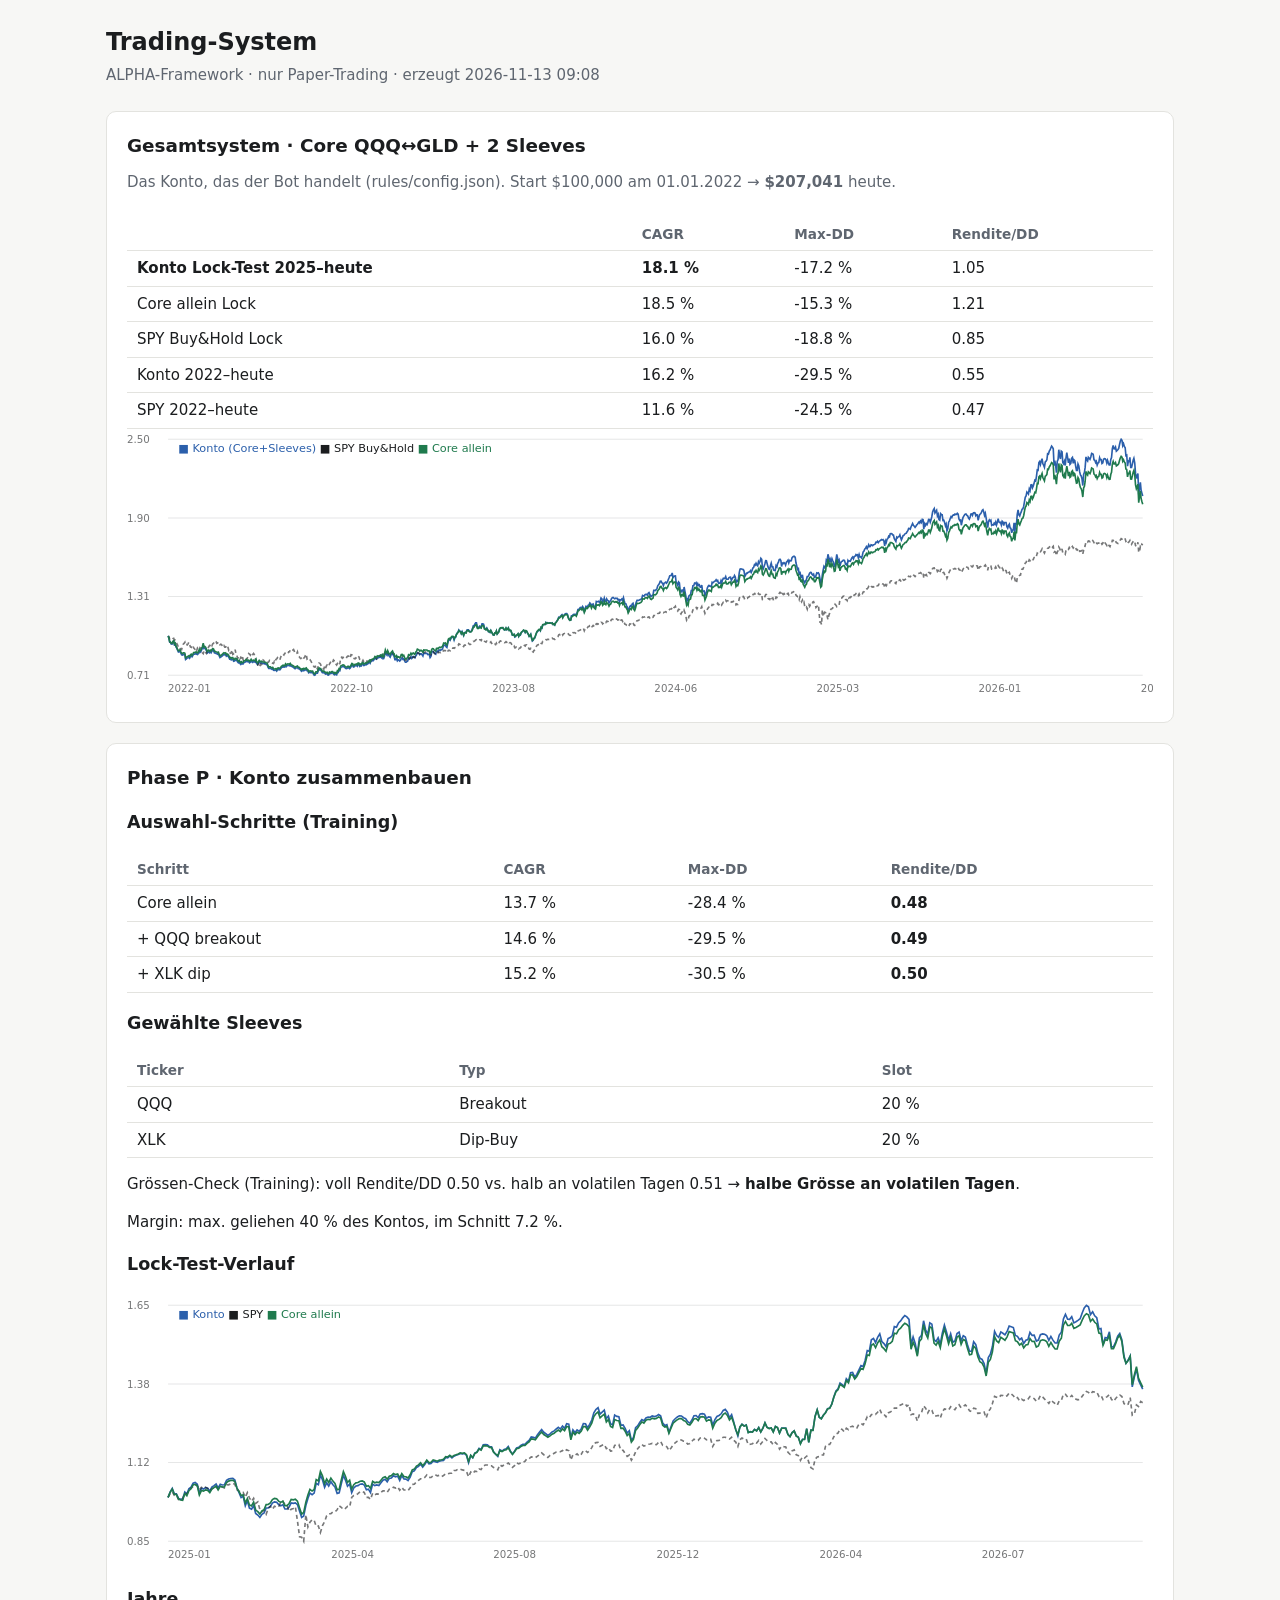
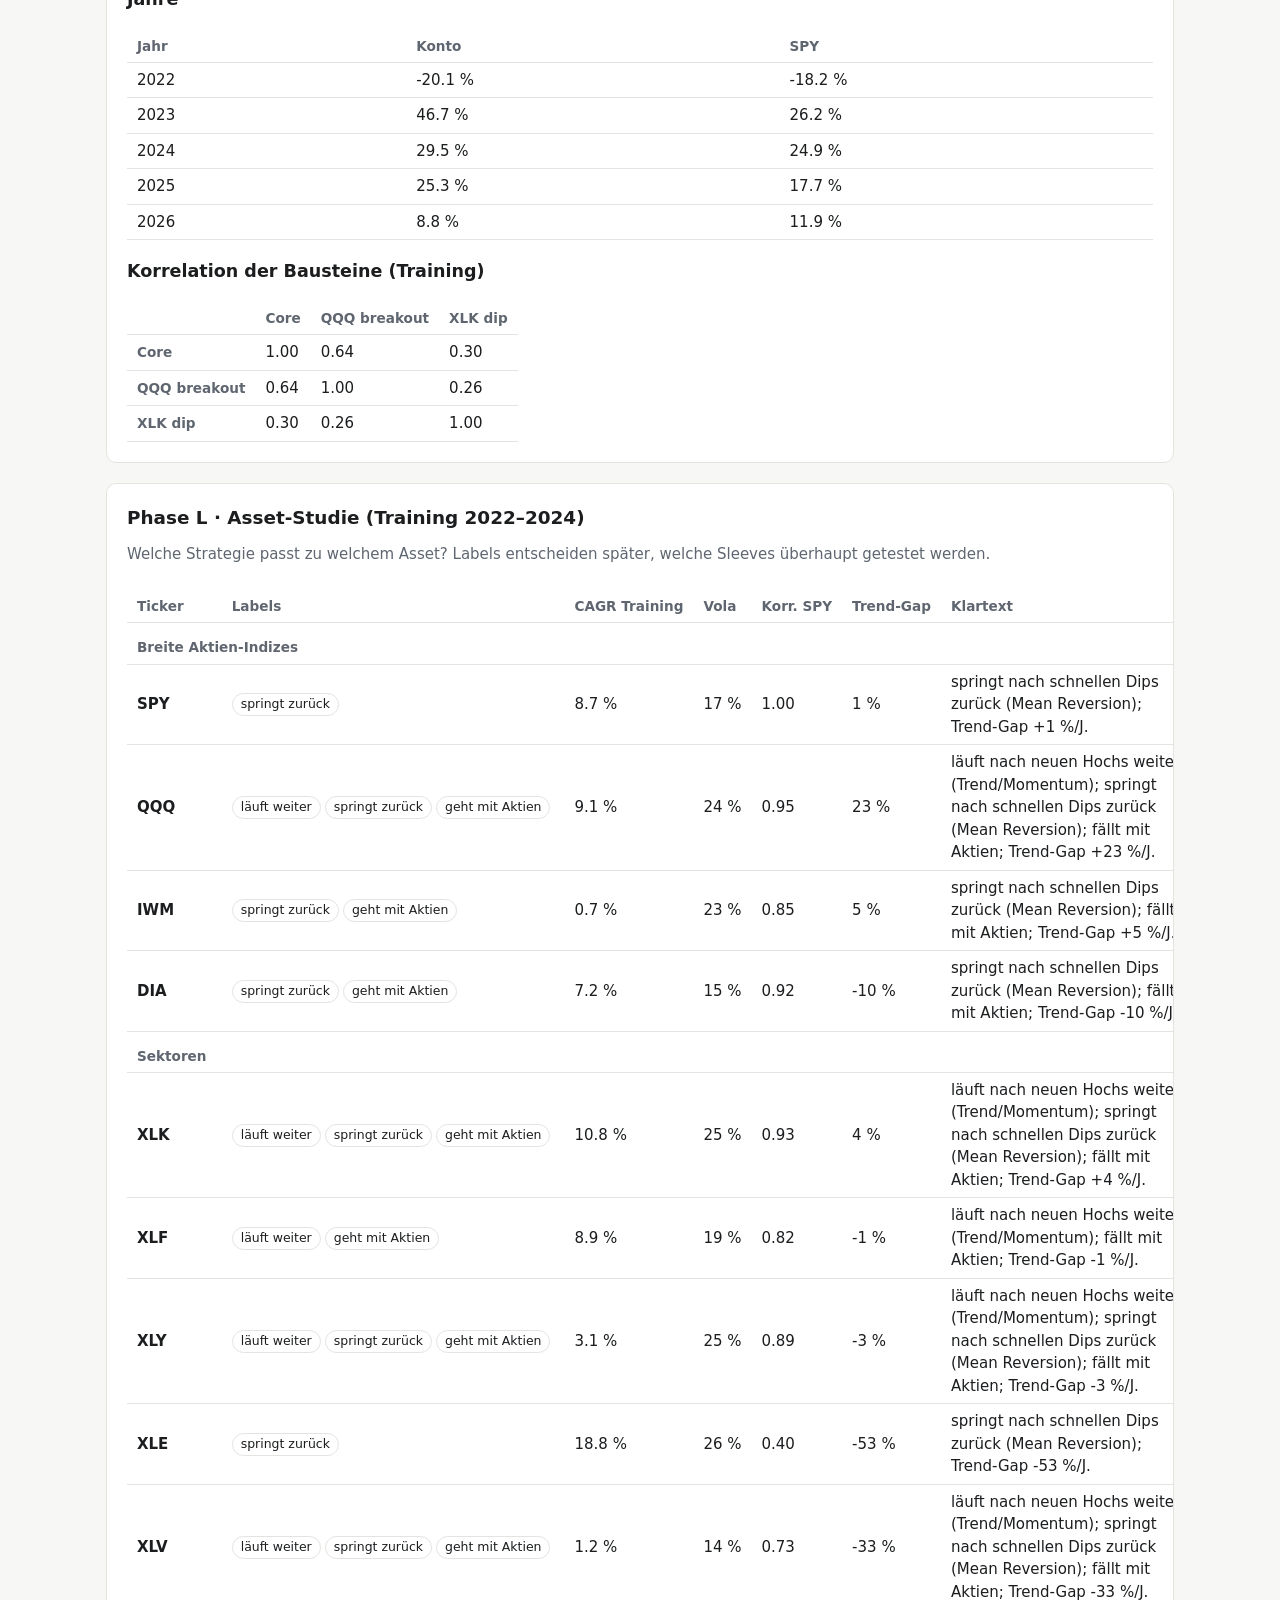
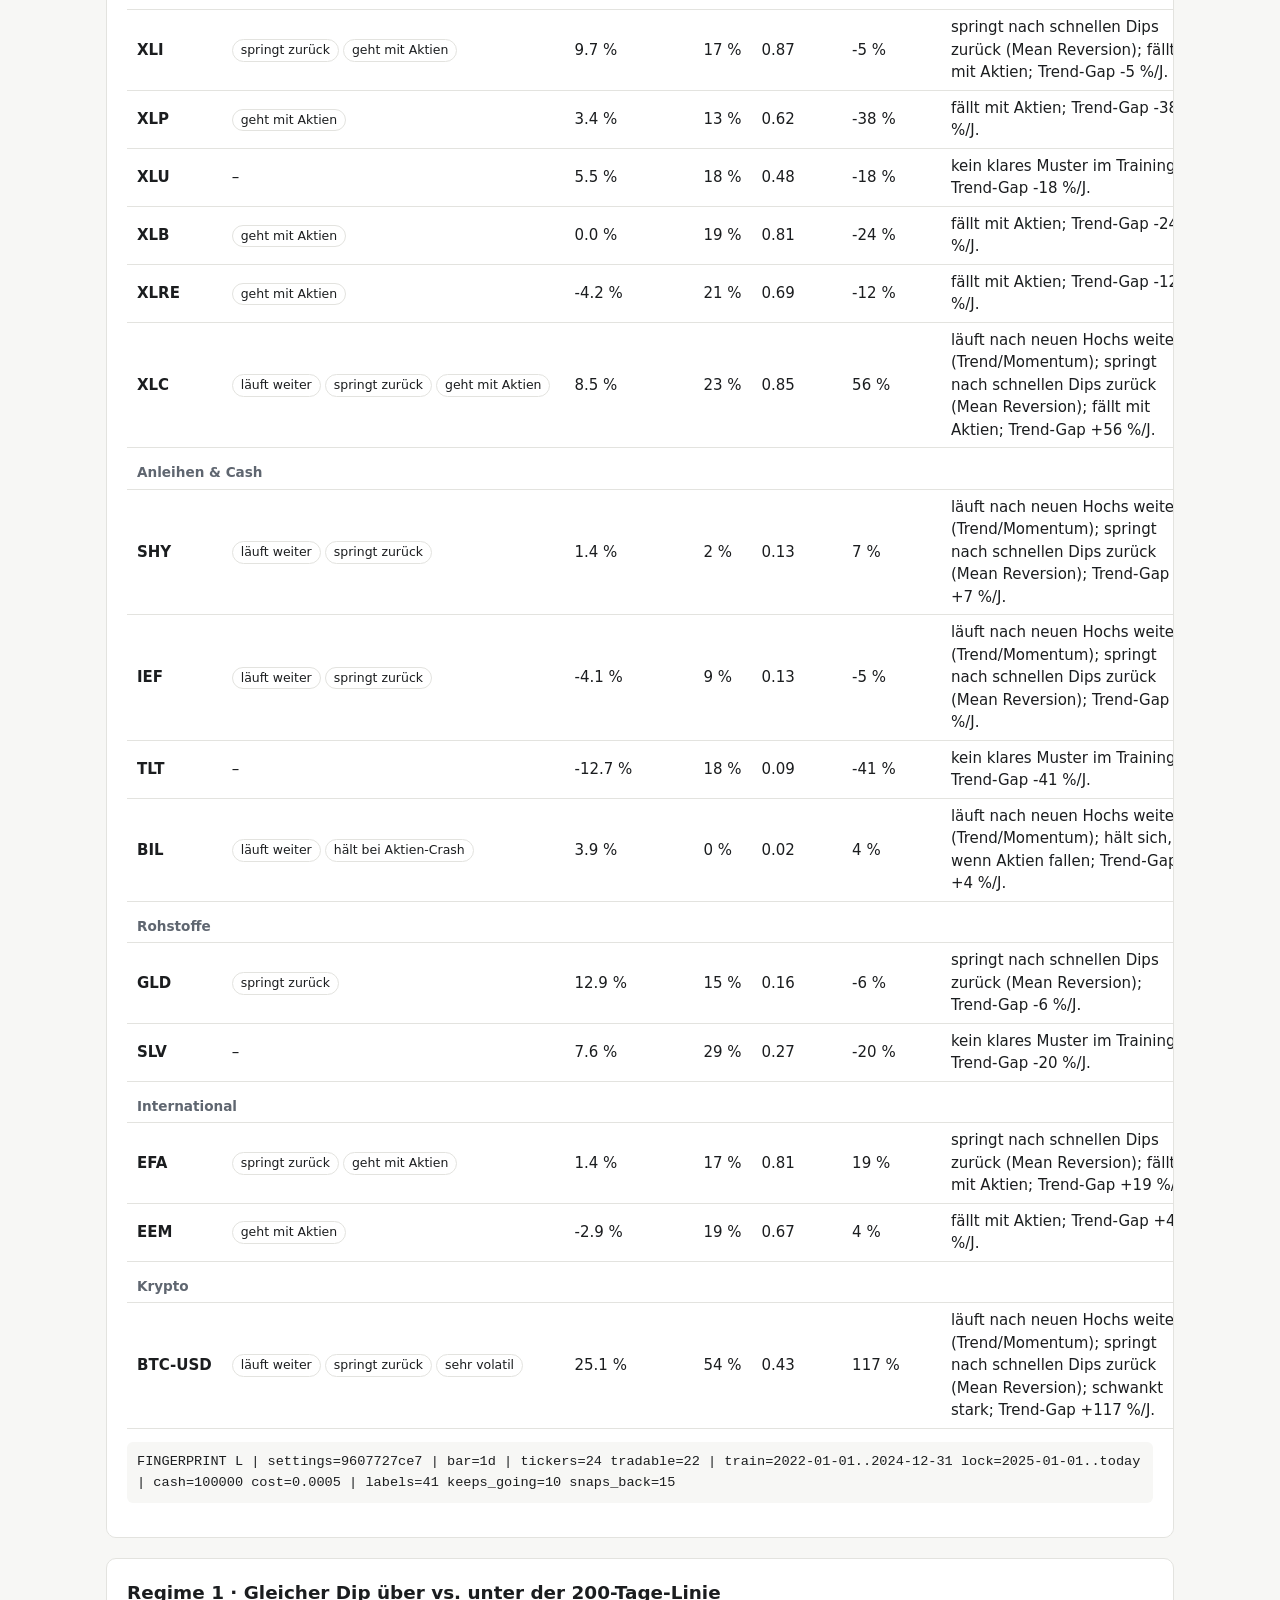
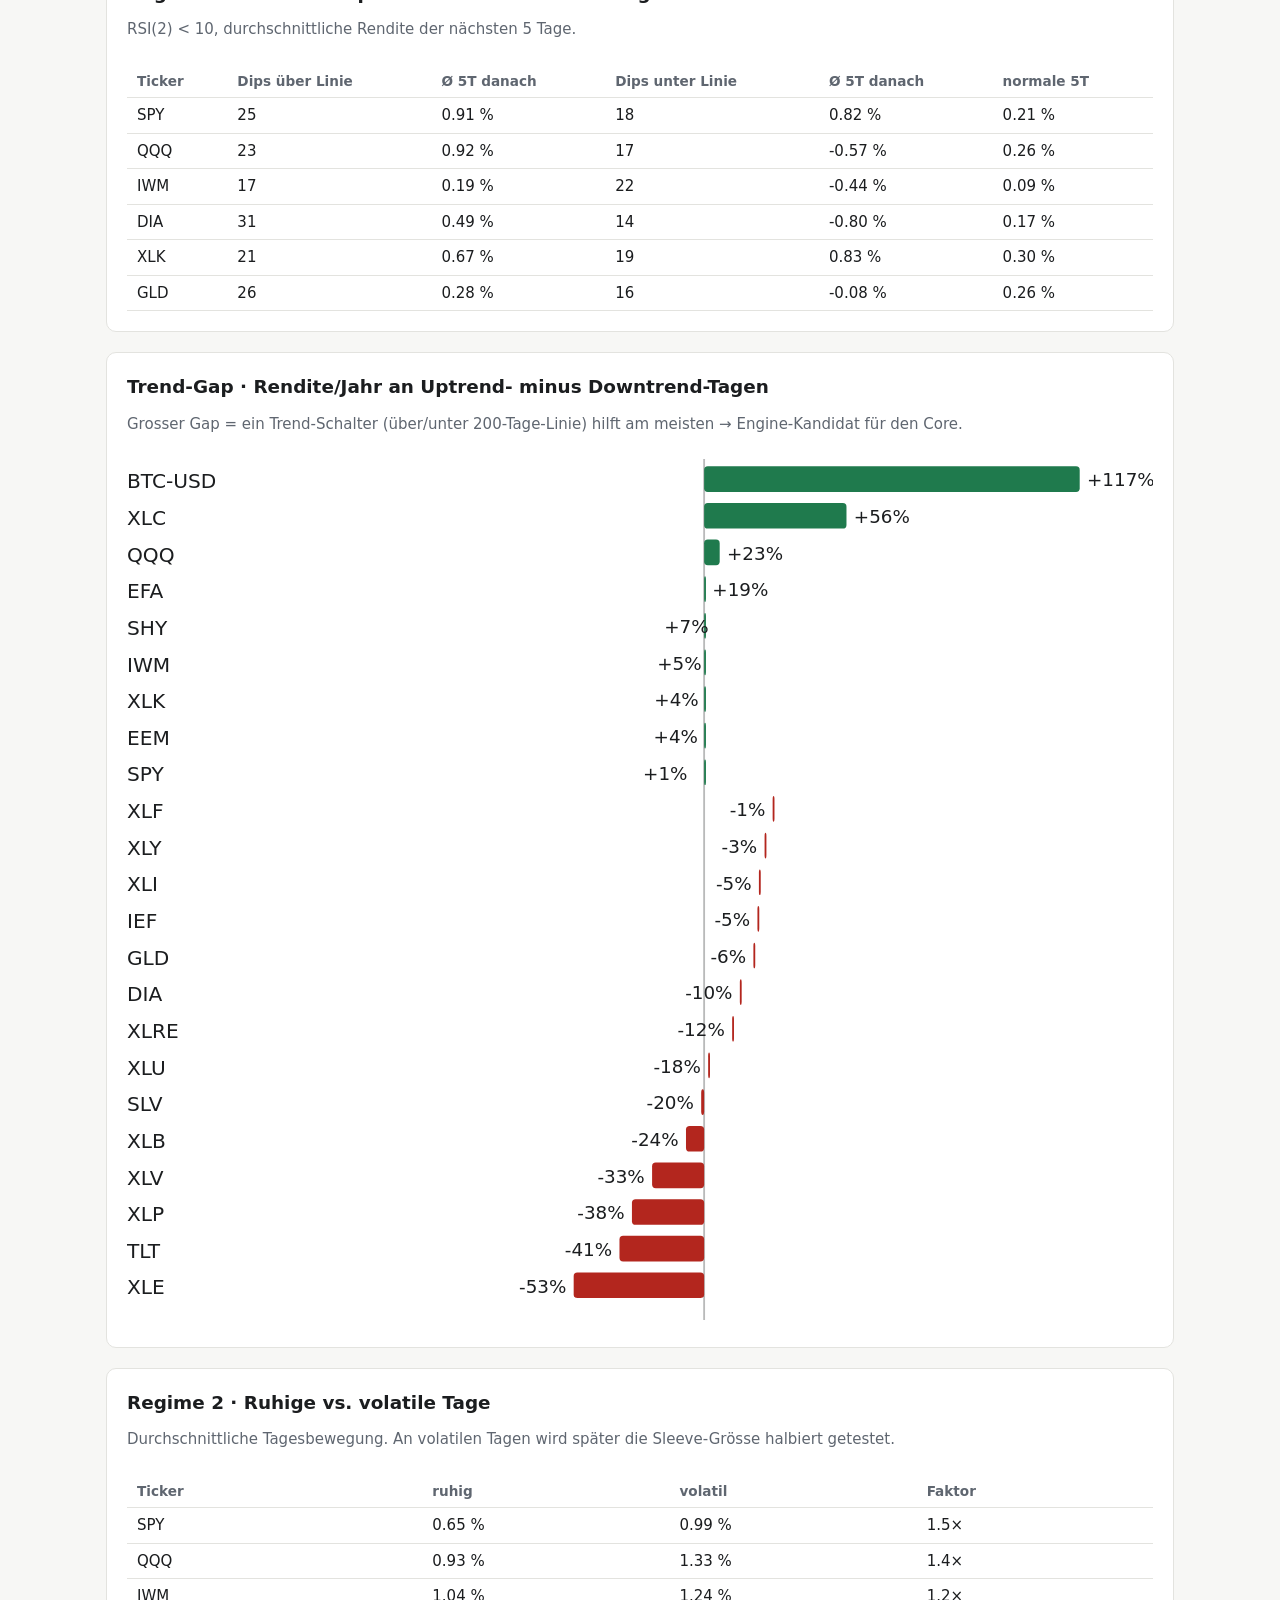
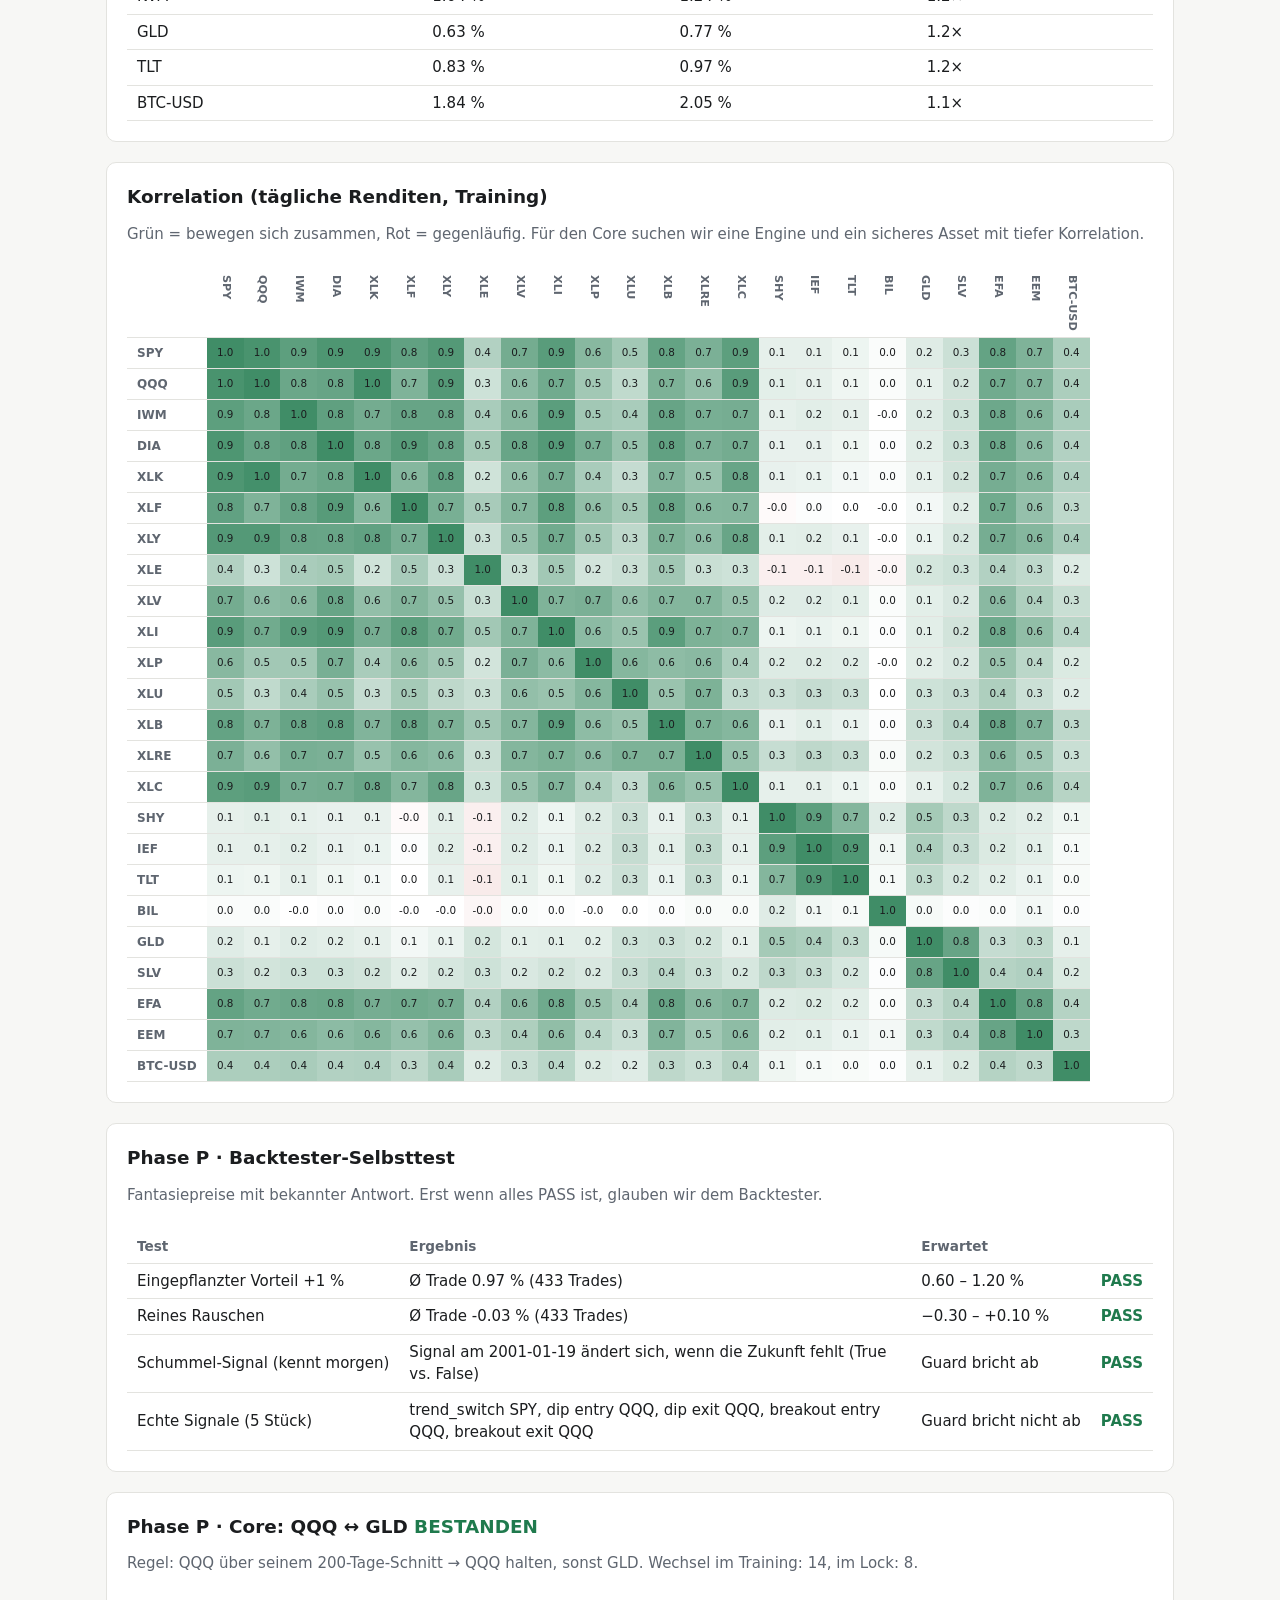
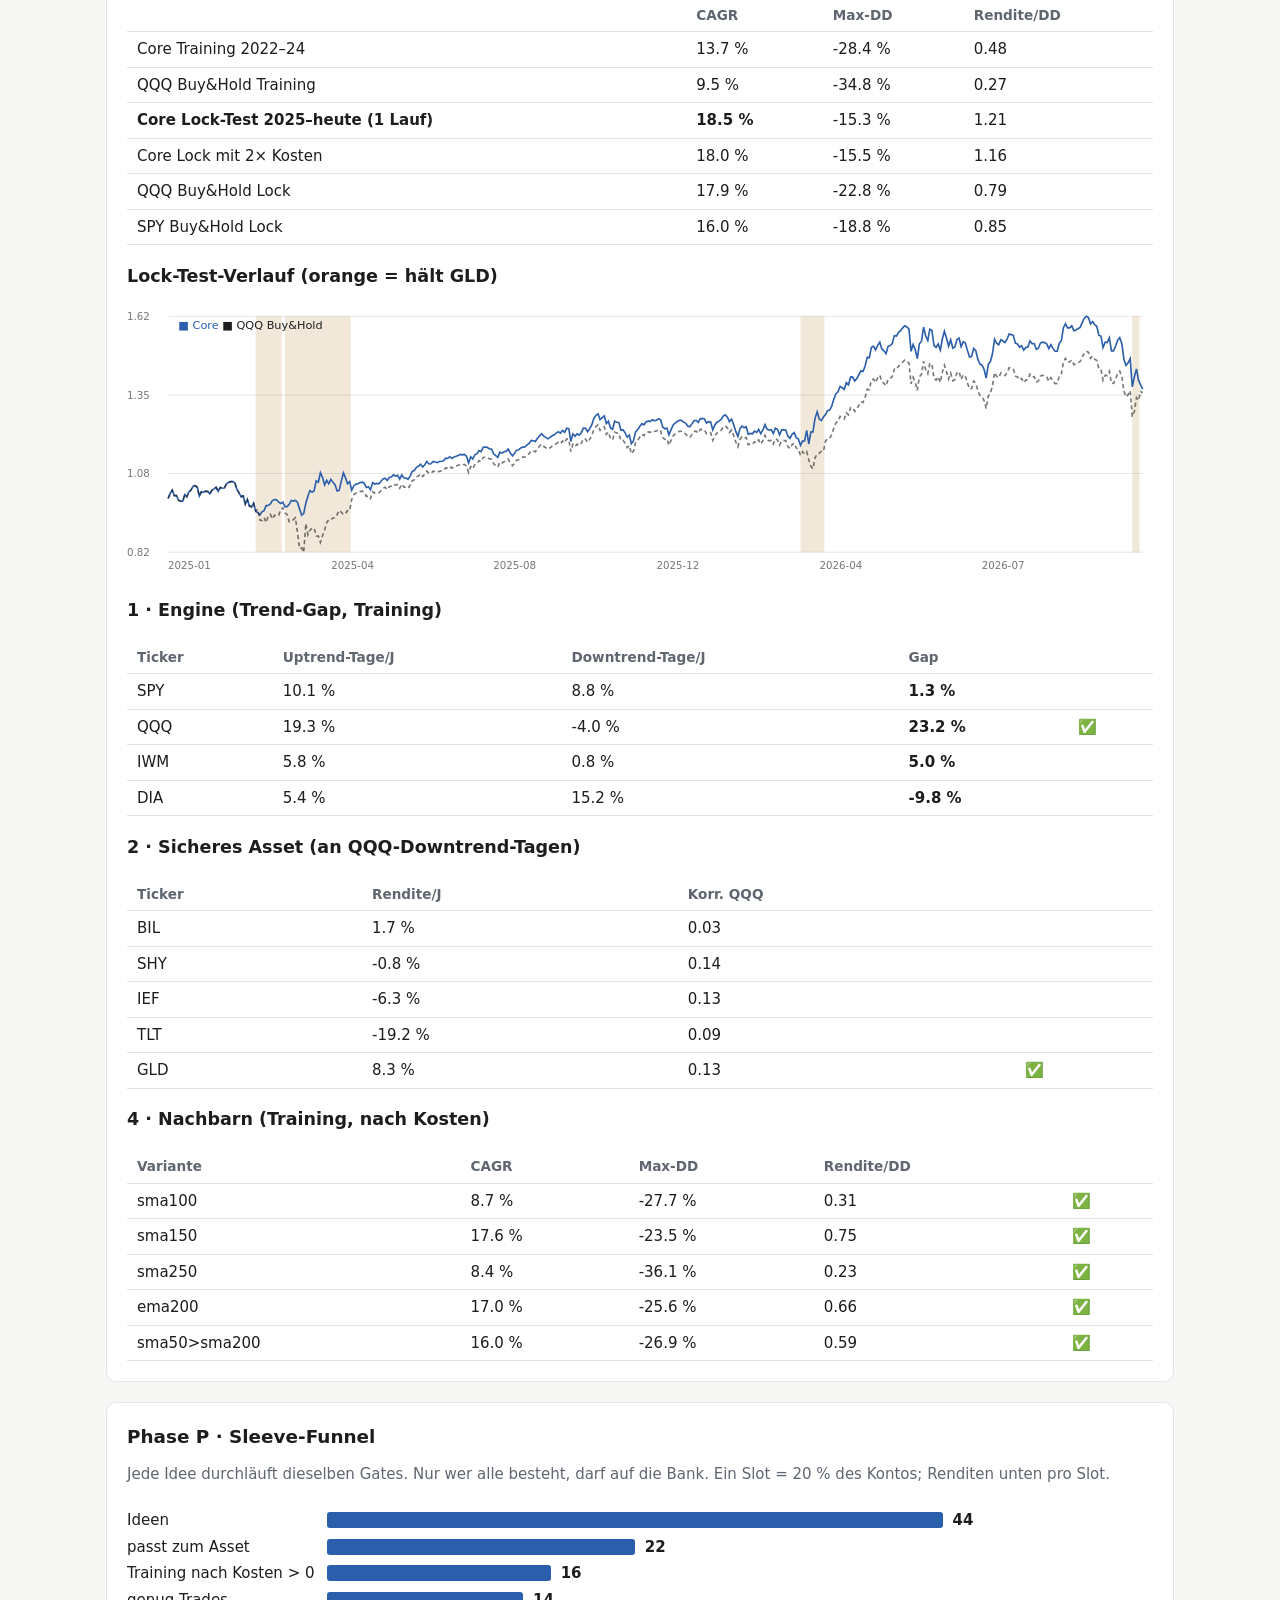
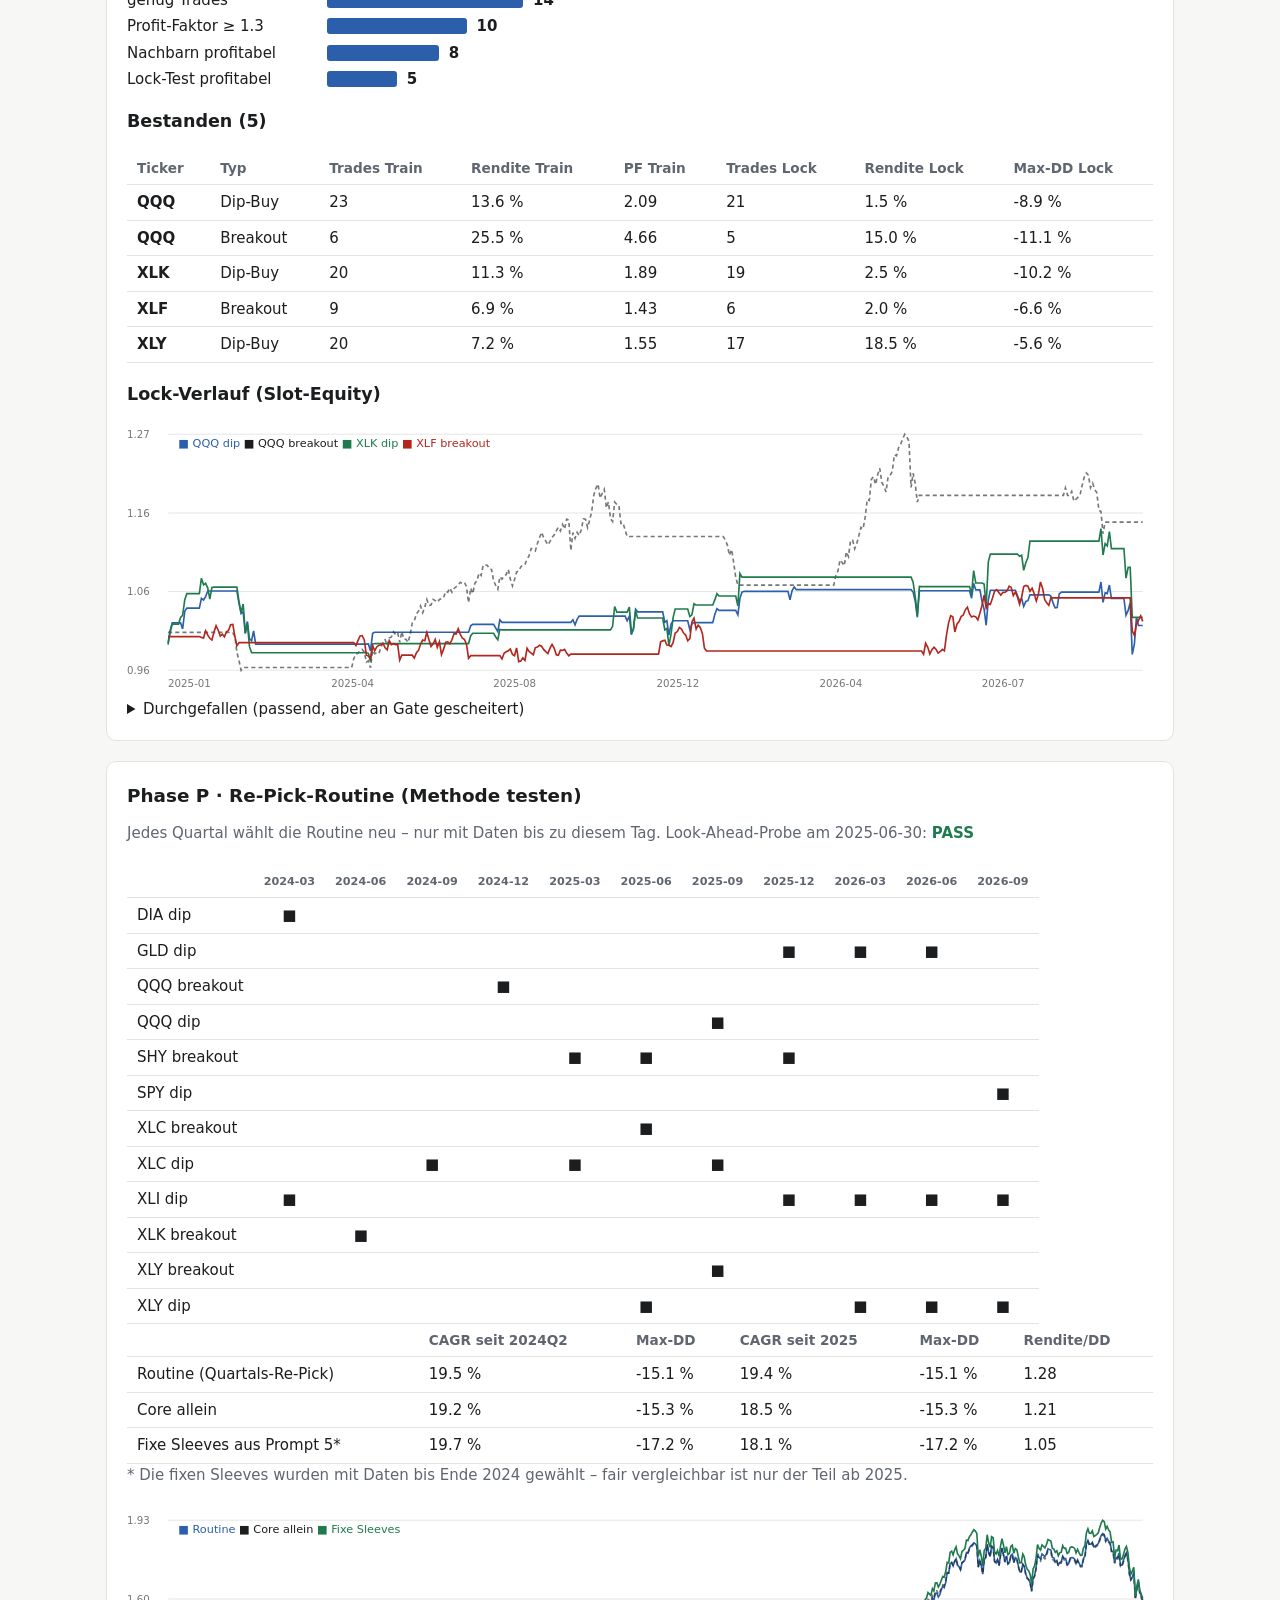
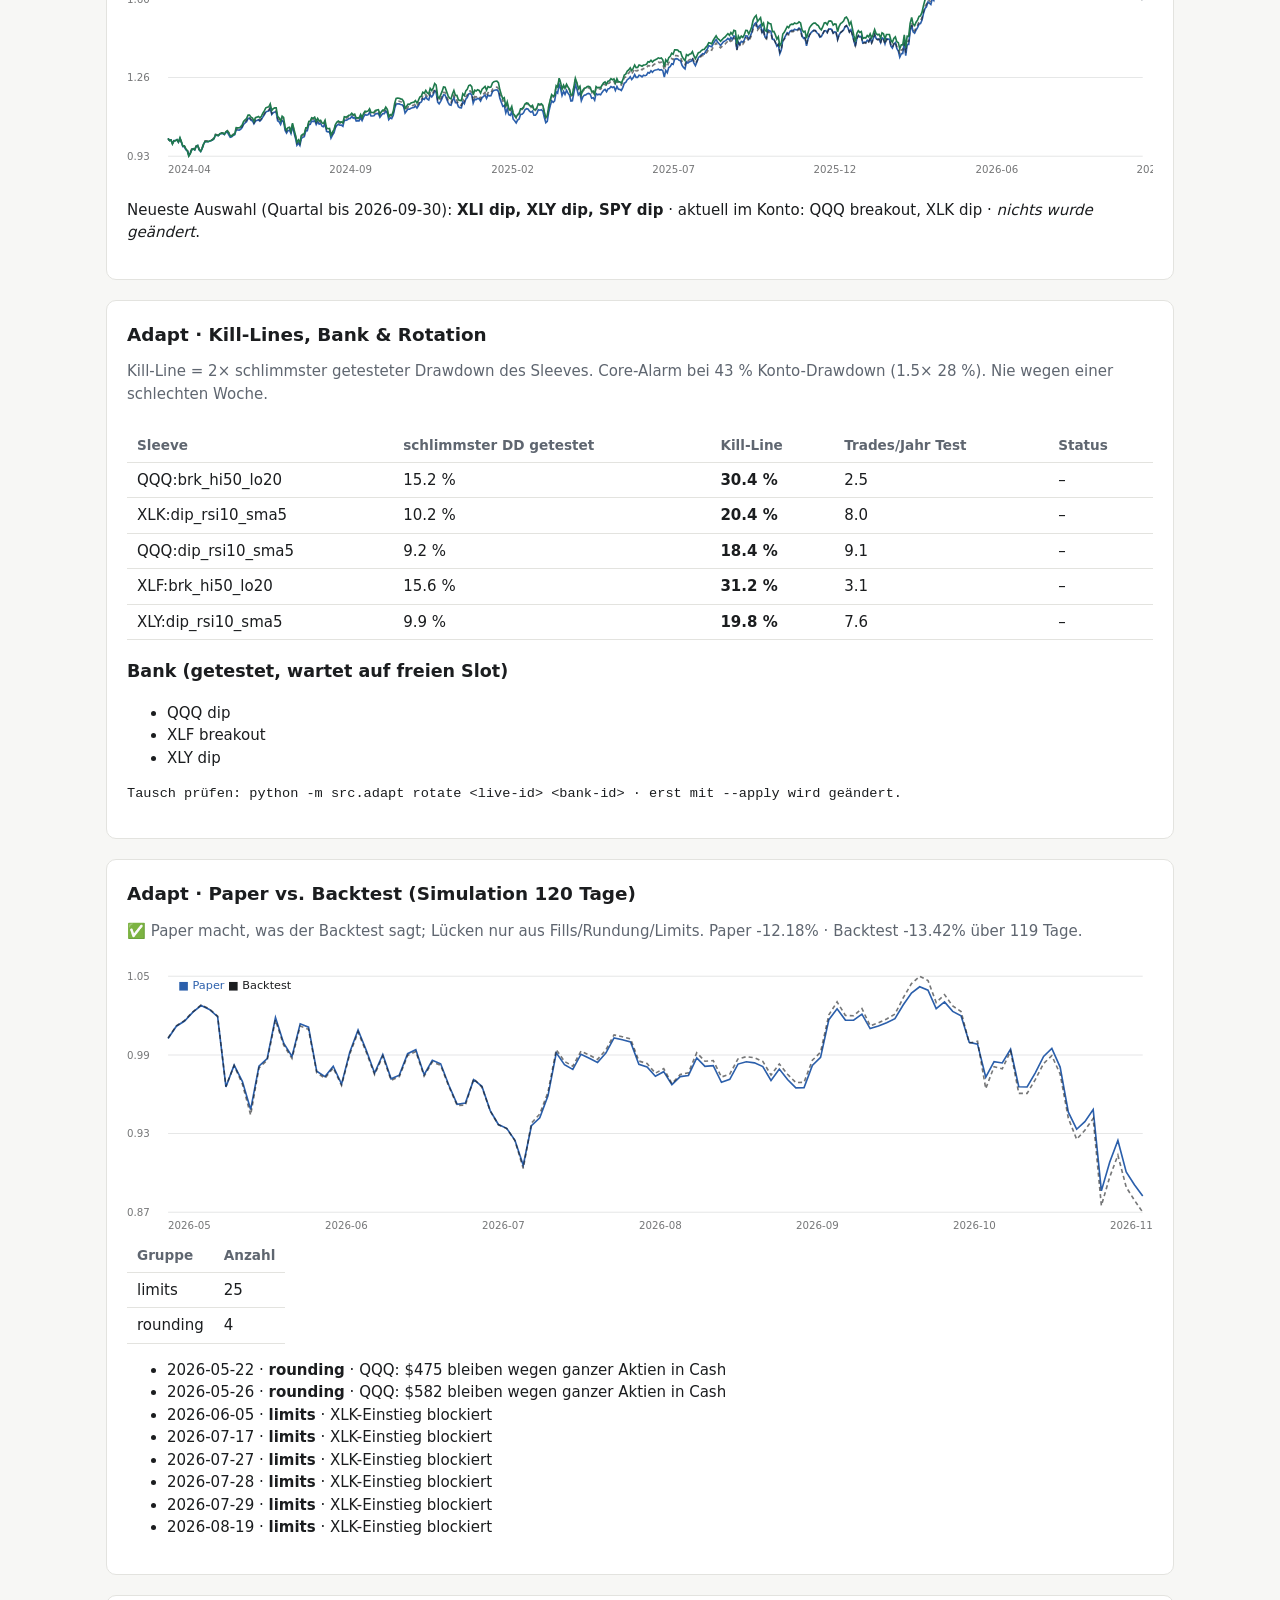
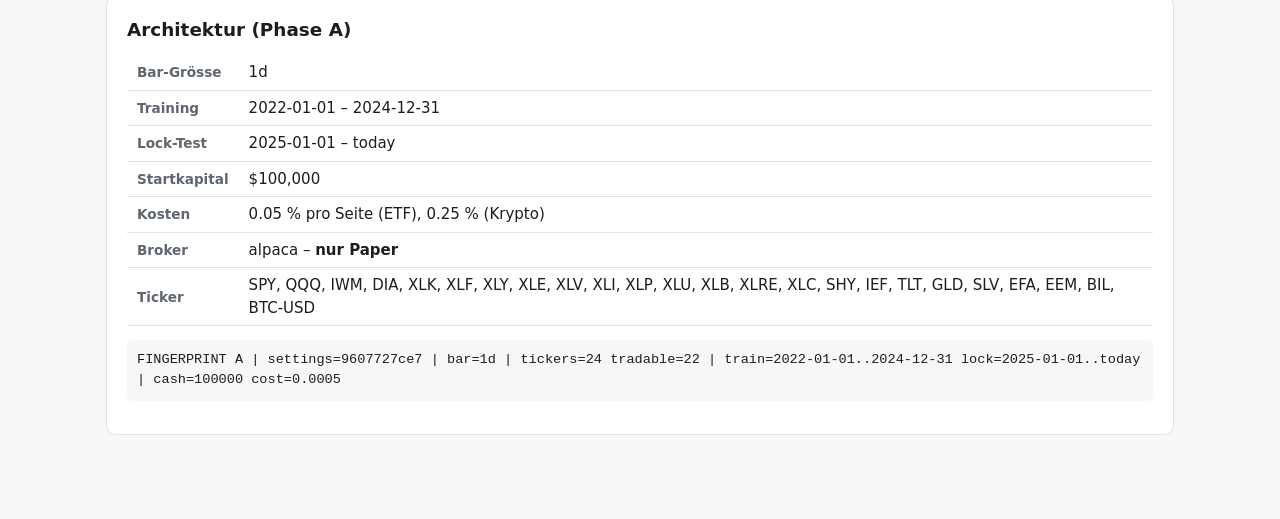
==== commit 08ebd62a: "Trading-System Phase Adapt: Kill-Lines, Bank/Rotation, Paper-vs-Backtest, Wochen-/Monats-/Quartals-R" ====
--- a/trading-bot/dashboard/index.html
+++ b/trading-bot/dashboard/index.html
@@ -22,7 +22,7 @@
 .fp{background:var(--bg);padding:10px;border-radius:6px;word-break:break-all;white-space:normal}
 svg{max-width:100%;height:auto}
 </style></head><body><main>
-<h1>Trading-System</h1><p class="sub">ALPHA-Framework · nur Paper-Trading · erzeugt 2026-11-13 08:56</p>
+<h1>Trading-System</h1><p class="sub">ALPHA-Framework · nur Paper-Trading · erzeugt 2026-11-13 09:08</p>
 <section><h2>Gesamtsystem · Core QQQ↔GLD + 2 Sleeves</h2>
 <p class="sub">Das Konto, das der Bot handelt (rules/config.json). Start $100,000 am 01.01.2022 → <b>$207,041</b> heute.</p>
 <table><tr><th></th><th>CAGR</th><th>Max-DD</th><th>Rendite/DD</th></tr>
@@ -80,7 +80,11 @@
 <table style='width:auto'><tr><th></th><th style='font-size:.7rem'>2024-03</th><th style='font-size:.7rem'>2024-06</th><th style='font-size:.7rem'>2024-09</th><th style='font-size:.7rem'>2024-12</th><th style='font-size:.7rem'>2025-03</th><th style='font-size:.7rem'>2025-06</th><th style='font-size:.7rem'>2025-09</th><th style='font-size:.7rem'>2025-12</th><th style='font-size:.7rem'>2026-03</th><th style='font-size:.7rem'>2026-06</th><th style='font-size:.7rem'>2026-09</th></tr><tr><td>DIA dip</td><td style='text-align:center'>■</td><td style='text-align:center'></td><td style='text-align:center'></td><td style='text-align:center'></td><td style='text-align:center'></td><td style='text-align:center'></td><td style='text-align:center'></td><td style='text-align:center'></td><td style='text-align:center'></td><td style='text-align:center'></td><td style='text-align:center'></td></tr><tr><td>GLD dip</td><td style='text-align:center'></td><td style='text-align:center'></td><td style='text-align:center'></td><td style='text-align:center'></td><td style='text-align:center'></td><td style='text-align:center'></td><td style='text-align:center'></td><td style='text-align:center'>■</td><td style='text-align:center'>■</td><td style='text-align:center'>■</td><td style='text-align:center'></td></tr><tr><td>QQQ breakout</td><td style='text-align:center'></td><td style='text-align:center'></td><td style='text-align:center'></td><td style='text-align:center'>■</td><td style='text-align:center'></td><td style='text-align:center'></td><td style='text-align:center'></td><td style='text-align:center'></td><td style='text-align:center'></td><td style='text-align:center'></td><td style='text-align:center'></td></tr><tr><td>QQQ dip</td><td style='text-align:center'></td><td style='text-align:center'></td><td style='text-align:center'></td><td style='text-align:center'></td><td style='text-align:center'></td><td style='text-align:center'></td><td style='text-align:center'>■</td><td style='text-align:center'></td><td style='text-align:center'></td><td style='text-align:center'></td><td style='text-align:center'></td></tr><tr><td>SHY breakout</td><td style='text-align:center'></td><td style='text-align:center'></td><td style='text-align:center'></td><td style='text-align:center'></td><td style='text-align:center'>■</td><td style='text-align:center'>■</td><td style='text-align:center'></td><td style='text-align:center'>■</td><td style='text-align:center'></td><td style='text-align:center'></td><td style='text-align:center'></td></tr><tr><td>SPY dip</td><td style='text-align:center'></td><td style='text-align:center'></td><td style='text-align:center'></td><td style='text-align:center'></td><td style='text-align:center'></td><td style='text-align:center'></td><td style='text-align:center'></td><td style='text-align:center'></td><td style='text-align:center'></td><td style='text-align:center'></td><td style='text-align:center'>■</td></tr><tr><td>XLC breakout</td><td style='text-align:center'></td><td style='text-align:center'></td><td style='text-align:center'></td><td style='text-align:center'></td><td style='text-align:center'></td><td style='text-align:center'>■</td><td style='text-align:center'></td><td style='text-align:center'></td><td style='text-align:center'></td><td style='text-align:center'></td><td style='text-align:center'></td></tr><tr><td>XLC dip</td><td style='text-align:center'></td><td style='text-align:center'></td><td style='text-align:center'>■</td><td style='text-align:center'></td><td style='text-align:center'>■</td><td style='text-align:center'></td><td style='text-align:center'>■</td><td style='text-align:center'></td><td style='text-align:center'></td><td style='text-align:center'></td><td style='text-align:center'></td></tr><tr><td>XLI dip</td><td style='text-align:center'>■</td><td style='text-align:center'></td><td style='text-align:center'></td><td style='text-align:center'></td><td style='text-align:center'></td><td style='text-align:center'></td><td style='text-align:center'></td><td style='text-align:center'>■</td><td style='text-align:center'>■</td><td style='text-align:center'>■</td><td style='text-align:center'>■</td></tr><tr><td>XLK breakout</td><td style='text-align:center'></td><td style='text-align:center'>■</td><td style='text-align:center'></td><td style='text-align:center'></td><td style='text-align:center'></td><td style='text-align:center'></td><td style='text-align:center'></td><td style='text-align:center'></td><td style='text-align:center'></td><td style='text-align:center'></td><td style='text-align:center'></td></tr><tr><td>XLY breakout</td><td style='text-align:center'></td><td style='text-align:center'></td><td style='text-align:center'></td><td style='text-align:center'></td><td style='text-align:center'></td><td style='text-align:center'></td><td style='text-align:center'>■</td><td style='text-align:center'></td><td style='text-align:center'></td><td style='text-align:center'></td><td style='text-align:center'></td></tr><tr><td>XLY dip</td><td style='text-align:center'></td><td style='text-align:center'></td><td style='text-align:center'></td><td style='text-align:center'></td><td style='text-align:center'></td><td style='text-align:center'>■</td><td style='text-align:center'></td><td style='text-align:center'></td><td style='text-align:center'>■</td><td style='text-align:center'>■</td><td style='text-align:center'>■</td></tr></table><table><tr><th></th><th>CAGR seit 2024Q2</th><th>Max-DD</th><th>CAGR seit 2025</th><th>Max-DD</th><th>Rendite/DD</th></tr><tr><td>Routine (Quartals-Re-Pick)</td><td>19.5 %</td><td>-15.1 %</td><td>19.4 %</td><td>-15.1 %</td><td>1.28</td></tr><tr><td>Core allein</td><td>19.2 %</td><td>-15.3 %</td><td>18.5 %</td><td>-15.3 %</td><td>1.21</td></tr><tr><td>Fixe Sleeves aus Prompt 5*</td><td>19.7 %</td><td>-17.2 %</td><td>18.1 %</td><td>-17.2 %</td><td>1.05</td></tr></table>
 <p class="sub">* Die fixen Sleeves wurden mit Daten bis Ende 2024 gewählt – fair vergleichbar ist nur der Teil ab 2025.</p>
 <svg viewBox="0 0 1000 260"><text x="0" y="244" font-size="10" fill="currentColor" opacity=".6">0.93</text><line x1="40" x2="990" y1="240.0" y2="240.0" stroke="currentColor" opacity=".1"/><text x="0" y="167" font-size="10" fill="currentColor" opacity=".6">1.26</text><line x1="40" x2="990" y1="163.3" y2="163.3" stroke="currentColor" opacity=".1"/><text x="0" y="91" font-size="10" fill="currentColor" opacity=".6">1.60</text><line x1="40" x2="990" y1="86.7" y2="86.7" stroke="currentColor" opacity=".1"/><text x="0" y="14" font-size="10" fill="currentColor" opacity=".6">1.93</text><line x1="40" x2="990" y1="10.0" y2="10.0" stroke="currentColor" opacity=".1"/><text x="40" y="256" font-size="10" fill="currentColor" opacity=".6">2024-04</text><text x="197" y="256" font-size="10" fill="currentColor" opacity=".6">2024-09</text><text x="355" y="256" font-size="10" fill="currentColor" opacity=".6">2025-02</text><text x="512" y="256" font-size="10" fill="currentColor" opacity=".6">2025-07</text><text x="669" y="256" font-size="10" fill="currentColor" opacity=".6">2025-12</text><text x="827" y="256" font-size="10" fill="currentColor" opacity=".6">2026-06</text><text x="984" y="256" font-size="10" fill="currentColor" opacity=".6">2026-11</text><polyline points="40.0,222.7 41.4,224.6 42.9,224.1 44.3,227.6 45.8,224.8 47.2,224.8 48.7,223.9 50.1,226.2 51.6,222.6 53.0,226.4 54.4,230.7 55.9,230.7 57.3,233.6 58.8,234.9 60.2,239.3 61.7,236.9 63.1,233.6 64.5,232.8 66.0,233.9 67.4,230.5 68.9,229.6 70.3,233.8 71.8,235.4 73.2,232.6 74.7,228.2 76.1,225.8 77.5,225.8 79.0,225.9 80.4,225.4 81.9,224.9 83.3,224.3 84.8,222.9 86.2,219.3 87.6,219.8 89.1,219.9 90.5,218.3 92.0,217.8 93.4,217.9 94.9,218.9 96.3,216.7 97.8,216.6 99.2,219.1 100.6,221.5 102.1,221.0 103.5,219.7 105.0,219.0 106.4,214.4 107.9,214.4 109.3,214.6 110.7,213.7 112.2,212.1 113.6,208.9 115.1,207.6 116.5,206.3 118.0,203.1 119.4,203.1 120.9,205.0 122.3,205.6 123.7,208.4 125.2,205.7 126.6,205.1 128.1,204.5 129.5,205.8 131.0,204.3 132.4,201.7 133.8,199.7 135.3,197.0 136.7,196.2 138.2,196.0 139.6,193.0 141.1,199.3 142.5,197.6 144.0,196.9 145.4,196.9 146.8,205.4 148.3,206.5 149.7,209.1 151.2,205.2 152.6,206.1 154.1,214.9 155.5,217.5 156.9,215.1 158.4,214.6 159.8,217.9 161.3,210.9 162.7,216.8 164.2,222.4 165.6,229.2 167.1,227.1 168.5,229.5 169.9,222.7 171.4,221.5 172.8,221.0 174.3,215.3 175.7,215.2 177.2,209.2 178.6,208.9 180.0,205.7 181.5,206.2 182.9,205.1 184.4,209.0 185.8,206.4 187.3,208.8 188.7,208.0 190.2,210.8 191.6,211.2 193.0,208.3 194.5,215.7 195.9,216.3 197.4,216.1 198.8,222.4 200.3,219.4 201.7,217.3 203.1,212.2 204.6,209.8 206.0,208.8 207.5,209.8 208.9,209.7 210.4,210.8 211.8,204.7 213.3,205.1 214.7,204.5 216.1,203.3 217.6,203.1 219.0,201.2 220.5,202.9 221.9,202.1 223.4,205.7 224.8,205.3 226.2,205.5 227.7,202.6 229.1,205.3 230.6,201.6 232.0,199.6 233.5,199.9 234.9,199.5 236.4,197.4 237.8,200.8 239.2,200.8 240.7,200.6 242.1,198.9 243.6,198.5 245.0,198.2 246.5,202.1 247.9,200.0 249.3,198.5 250.8,198.5 252.2,196.0 253.7,198.0 255.1,204.4 256.6,202.5 258.0,203.3 259.5,200.1 260.9,193.3 262.3,189.2 263.8,188.9 265.2,189.0 266.7,189.5 268.1,189.9 269.6,191.7 271.0,197.9 272.4,195.9 273.9,194.0 275.3,194.1 276.8,193.2 278.2,192.8 279.7,192.4 281.1,191.0 282.6,193.0 284.0,190.8 285.4,187.9 286.9,187.1 288.3,183.9 289.8,184.6 291.2,182.2 292.7,184.3 294.1,185.2 295.5,180.4 297.0,182.2 298.4,180.1 299.9,176.2 301.3,177.4 302.8,187.3 304.2,188.9 305.7,186.5 307.1,183.7 308.5,180.1 310.0,180.3 311.4,183.9 312.9,187.5 314.3,189.8 315.8,190.2 317.2,185.9 318.6,182.9 320.1,187.7 321.5,187.6 323.0,191.8 324.4,192.6 325.9,192.9 327.3,186.9 328.8,188.8 330.2,184.3 331.6,182.8 333.1,179.3 334.5,178.7 336.0,180.3 337.4,188.2 338.9,184.3 340.3,184.8 341.7,183.7 343.2,184.0 344.6,186.2 346.1,182.9 347.5,181.7 349.0,180.3 350.4,183.7 351.9,180.5 353.3,181.1 354.7,181.0 356.2,177.1 357.6,175.9 359.1,175.4 360.5,175.3 362.0,176.7 363.4,183.6 364.8,187.4 366.3,191.4 367.7,190.6 369.2,197.8 370.6,193.8 372.1,199.5 373.5,200.2 375.0,196.9 376.4,203.9 377.8,205.4 379.3,207.5 380.7,204.7 382.2,203.6 383.6,199.2 385.1,199.1 386.5,197.7 387.9,194.7 389.4,193.7 390.8,194.0 392.3,196.1 393.7,197.2 395.2,196.1 396.6,200.1 398.1,200.1 399.5,198.2 400.9,194.6 402.4,195.1 403.8,194.6 405.3,196.0 406.7,202.0 408.2,207.4 409.6,206.1 411.0,197.1 412.5,190.9 413.9,186.0 415.4,187.4 416.8,186.0 418.3,177.3 419.7,178.5 421.2,170.1 422.6,174.1 424.0,180.8 425.5,176.8 426.9,179.8 428.4,175.8 429.8,178.5 431.3,180.5 432.7,186.2 434.1,185.9 435.6,178.0 437.0,170.3 438.5,174.5 439.9,180.1 441.4,178.1 442.8,185.9 444.3,182.1 445.7,180.5 447.1,180.2 448.6,179.0 450.0,178.7 451.5,179.6 452.9,183.4 454.4,182.9 455.8,185.4 457.2,178.8 458.7,180.1 460.1,179.5 461.6,180.0 463.0,177.8 464.5,175.7 465.9,174.9 467.4,177.0 468.8,174.3 470.2,173.9 471.7,172.1 473.1,173.0 474.6,172.3 476.0,175.9 477.5,172.0 478.9,174.7 480.3,174.8 481.8,175.9 483.2,173.1 484.7,168.8 486.1,168.1 487.6,165.4 489.0,164.4 490.5,162.5 491.9,165.3 493.3,163.5 494.8,160.4 496.2,163.2 497.7,163.2 499.1,161.0 500.6,161.6 502.0,162.7 503.4,161.1 504.9,161.5 506.3,161.0 507.8,158.5 509.2,159.0 510.7,156.7 512.1,158.1 513.6,156.5 515.0,155.9 516.4,155.7 517.9,155.1 519.3,156.1 520.8,155.6 522.2,156.6 523.7,162.9 525.1,156.3 526.6,158.7 528.0,153.6 529.4,152.8 530.9,149.9 532.3,150.5 533.8,145.6 535.2,144.9 536.7,145.2 538.1,146.4 539.5,146.9 541.0,151.4 542.4,153.4 543.9,154.9 545.3,147.9 546.8,149.0 548.2,148.0 549.7,147.5 551.1,145.4 552.5,149.0 554.0,151.7 555.4,148.3 556.9,143.9 558.3,142.7 559.8,141.2 561.2,140.0 562.6,140.4 564.1,137.6 565.5,135.8 567.0,132.2 568.4,132.7 569.9,133.3 571.3,130.4 572.8,128.0 574.2,126.3 575.6,128.6 577.1,130.3 578.5,132.0 580.0,130.1 581.4,128.4 582.9,127.6 584.3,126.5 585.7,125.2 587.2,126.7 588.6,124.2 590.1,126.2 591.5,122.8 593.0,123.6 594.4,136.2 595.9,128.7 597.3,130.9 598.7,128.0 600.2,128.9 601.6,126.8 603.1,122.7 604.5,122.8 606.0,125.9 607.4,123.2 608.8,119.7 610.3,113.8 611.7,111.2 613.2,109.7 614.6,114.9 616.1,113.2 617.5,111.9 619.0,119.2 620.4,116.5 621.8,123.8 623.3,124.9 624.7,116.9 626.2,117.8 627.6,118.3 629.1,125.9 630.5,126.1 631.9,128.9 633.4,132.6 634.8,130.9 636.3,140.0 637.7,136.4 639.2,127.1 640.6,125.2 642.1,122.3 643.5,119.6 644.9,120.7 646.4,118.1 647.8,117.3 649.3,117.6 650.7,116.3 652.2,116.9 653.6,116.5 655.0,115.1 656.5,116.2 657.9,122.6 659.4,125.2 660.8,124.3 662.3,132.4 663.7,125.9 665.2,121.7 666.6,119.7 668.0,118.3 669.5,117.1 670.9,117.4 672.4,119.7 673.8,120.8 675.3,124.0 676.7,123.4 678.1,120.7 679.6,117.8 681.0,117.5 682.5,119.5 683.9,116.2 685.4,115.9 686.8,116.4 688.3,120.0 689.7,118.9 691.1,119.2 692.6,126.3 694.0,121.9 695.5,119.5 696.9,118.4 698.4,117.0 699.8,113.9 701.2,112.8 702.7,114.9 704.1,118.9 705.6,116.6 707.0,121.7 708.5,127.5 709.9,132.9 711.4,125.2 712.8,122.3 714.2,123.8 715.7,123.0 717.1,129.7 718.6,128.9 720.0,129.3 721.5,126.9 722.9,128.2 724.3,125.3 725.8,129.3 727.2,125.8 728.7,121.1 730.1,125.1 731.6,126.1 733.0,125.8 734.5,129.3 735.9,124.5 737.3,125.5 738.8,130.4 740.2,125.6 741.7,125.8 743.1,126.0 744.6,132.6 746.0,134.6 747.4,130.8 748.9,129.3 750.3,134.9 751.8,137.6 753.2,143.4 754.7,140.0 756.1,139.8 757.6,129.1 759.0,141.9 760.4,131.0 761.9,131.1 763.3,118.4 764.8,112.2 766.2,118.7 767.7,120.1 769.1,116.9 770.5,114.7 772.0,111.2 773.4,110.7 774.9,107.2 776.3,100.9 777.8,96.0 779.2,94.3 780.7,89.6 782.1,90.8 783.5,92.1 785.0,86.1 786.4,88.2 787.9,81.2 789.3,81.0 790.8,84.8 792.2,82.5 793.6,77.9 795.1,74.2 796.5,75.7 798.0,70.5 799.4,61.4 800.9,61.5 802.3,52.4 803.8,51.2 805.2,54.6 806.6,50.4 808.1,47.6 809.5,53.7 811.0,55.3 812.4,58.4 813.9,51.0 815.3,50.4 816.7,48.6 818.2,41.5 819.6,41.9 821.1,37.2 822.5,34.9 824.0,33.9 825.4,32.0 826.9,33.0 828.3,34.9 829.7,55.8 831.2,49.4 832.6,53.9 834.1,62.6 835.5,48.6 837.0,46.0 838.4,33.2 839.8,41.2 841.3,45.3 842.7,35.1 844.2,36.2 845.6,49.8 847.1,51.6 848.5,48.3 850.0,53.9 851.4,44.0 852.8,37.0 854.3,43.4 855.7,50.4 857.2,44.7 858.6,52.2 860.1,51.1 861.5,44.4 862.9,43.2 864.4,50.9 865.8,46.4 867.3,47.5 868.7,54.2 870.2,60.2 871.6,60.3 873.1,52.9 874.5,54.9 875.9,61.8 877.4,66.2 878.8,67.4 880.3,71.1 881.7,78.9 883.2,66.7 884.6,63.9 886.0,56.4 887.5,42.5 888.9,46.2 890.4,47.7 891.8,42.9 893.3,44.1 894.7,45.5 896.2,42.5 897.6,37.8 899.0,38.4 900.5,39.1 901.9,46.2 903.4,46.7 904.8,50.7 906.3,49.2 907.7,53.5 909.1,51.2 910.6,50.4 912.0,44.9 913.5,47.5 914.9,47.3 916.4,53.3 917.8,52.4 919.3,46.8 920.7,46.3 922.1,46.6 923.6,47.7 925.0,52.0 926.5,48.6 927.9,51.8 929.4,54.4 930.8,54.3 932.2,47.4 933.7,44.8 935.1,33.1 936.6,29.7 938.0,33.3 939.5,33.3 940.9,31.4 942.4,35.9 943.8,35.1 945.2,34.1 946.7,32.8 948.1,28.5 949.6,24.8 951.0,22.9 952.5,23.9 953.9,29.7 955.3,27.6 956.8,30.5 958.2,31.9 959.7,40.2 961.1,40.2 962.6,51.4 964.0,46.2 965.5,46.4 966.9,42.0 968.3,53.7 969.8,53.7 971.2,49.3 972.7,44.2 974.1,41.7 975.6,47.5 977.0,61.6 978.4,67.7 979.9,65.1 981.3,60.1 982.8,85.7 984.2,76.6 985.7,69.5 987.1,79.8 988.6,84.0 990.0,87.8" fill="none" stroke="var(--accent)" stroke-width="1.6"/><polyline points="40.0,222.7 41.4,224.6 42.9,224.1 44.3,227.6 45.8,225.0 47.2,224.9 48.7,224.1 50.1,226.1 51.6,222.5 53.0,226.1 54.4,229.8 55.9,229.8 57.3,232.5 58.8,233.8 60.2,238.3 61.7,236.1 63.1,232.9 64.5,232.2 66.0,233.2 67.4,229.9 68.9,229.0 70.3,233.2 71.8,234.7 73.2,232.0 74.7,227.5 76.1,225.1 77.5,225.1 79.0,225.2 80.4,224.7 81.9,224.2 83.3,223.6 84.8,222.2 86.2,218.6 87.6,219.1 89.1,219.2 90.5,217.5 92.0,217.1 93.4,217.1 94.9,218.2 96.3,216.0 97.8,215.1 99.2,216.8 100.6,219.3 102.1,219.7 103.5,218.5 105.0,217.8 106.4,213.1 107.9,213.2 109.3,213.4 110.7,212.4 112.2,210.8 113.6,207.6 115.1,206.3 116.5,205.0 118.0,202.0 119.4,202.0 120.9,203.9 122.3,204.5 123.7,207.4 125.2,204.6 126.6,204.0 128.1,203.4 129.5,204.7 131.0,203.2 132.4,200.6 133.8,198.5 135.3,195.9 136.7,195.3 138.2,195.1 139.6,192.4 141.1,198.1 142.5,196.6 144.0,195.9 145.4,195.8 146.8,203.3 148.3,204.5 149.7,206.7 151.2,203.0 152.6,203.9 154.1,212.8 155.5,215.4 156.9,213.0 158.4,212.5 159.8,215.8 161.3,208.8 162.7,214.7 164.2,220.3 165.6,227.2 167.1,225.1 168.5,227.6 169.9,220.7 171.4,219.5 172.8,219.0 174.3,213.2 175.7,213.1 177.2,207.1 178.6,206.8 180.0,203.6 181.5,204.1 182.9,203.0 184.4,206.9 185.8,204.2 187.3,206.6 188.7,205.9 190.2,208.7 191.6,209.1 193.0,206.2 194.5,213.6 195.9,214.2 197.4,214.0 198.8,220.4 200.3,217.4 201.7,215.2 203.1,210.1 204.6,207.7 206.0,206.6 207.5,207.7 208.9,207.6 210.4,208.7 211.8,202.5 213.3,203.0 214.7,202.3 216.1,201.1 217.6,200.9 219.0,199.0 220.5,200.4 221.9,199.7 223.4,203.2 224.8,202.9 226.2,203.1 227.7,200.1 229.1,202.8 230.6,199.1 232.0,197.1 233.5,197.4 234.9,197.0 236.4,194.9 237.8,198.3 239.2,198.3 240.7,198.1 242.1,196.4 243.6,195.9 245.0,195.7 246.5,199.6 247.9,197.5 249.3,196.0 250.8,195.9 252.2,193.5 253.7,195.4 255.1,201.9 256.6,200.1 258.0,200.8 259.5,197.6 260.9,190.7 262.3,186.6 263.8,186.3 265.2,186.4 266.7,186.9 268.1,187.2 269.6,189.1 271.0,195.3 272.4,193.6 273.9,191.8 275.3,191.9 276.8,191.0 278.2,190.6 279.7,190.2 281.1,188.8 282.6,190.8 284.0,188.5 285.4,185.7 286.9,184.9 288.3,181.6 289.8,182.3 291.2,179.9 292.7,182.0 294.1,182.9 295.5,178.1 297.0,179.9 298.4,177.8 299.9,173.9 301.3,175.1 302.8,185.1 304.2,186.3 305.7,183.9 307.1,181.3 308.5,177.7 310.0,177.8 311.4,181.5 312.9,185.1 314.3,187.3 315.8,187.9 317.2,183.5 318.6,180.5 320.1,185.3 321.5,185.3 323.0,189.4 324.4,190.3 325.9,190.5 327.3,184.5 328.8,186.4 330.2,181.9 331.6,180.3 333.1,176.9 334.5,176.3 336.0,177.8 337.4,185.8 338.9,181.9 340.3,182.4 341.7,181.2 343.2,181.6 344.6,183.8 346.1,180.5 347.5,179.3 349.0,177.8 350.4,181.3 351.9,178.0 353.3,178.7 354.7,178.5 356.2,174.6 357.6,173.4 359.1,172.8 360.5,172.7 362.0,173.9 363.4,179.7 364.8,182.9 366.3,186.3 367.7,185.6 369.2,193.0 370.6,188.9 372.1,194.7 373.5,195.5 375.0,192.1 376.4,199.3 377.8,200.7 379.3,202.9 380.7,200.0 382.2,198.9 383.6,194.4 385.1,194.3 386.5,192.9 387.9,189.9 389.4,188.8 390.8,189.1 392.3,191.3 393.7,192.4 395.2,191.3 396.6,195.3 398.1,195.3 399.5,193.4 400.9,189.7 402.4,190.2 403.8,189.7 405.3,191.3 406.7,197.3 408.2,202.8 409.6,201.5 411.0,192.2 412.5,185.9 413.9,180.8 415.4,182.3 416.8,180.9 418.3,172.1 419.7,173.3 421.2,164.7 422.6,168.8 424.0,175.6 425.5,171.6 426.9,174.6 428.4,170.7 429.8,173.4 431.3,175.5 432.7,181.2 434.1,180.7 435.6,172.7 437.0,164.8 438.5,169.1 439.9,174.7 441.4,172.7 442.8,180.6 444.3,176.6 445.7,175.0 447.1,174.7 448.6,173.5 450.0,173.2 451.5,174.1 452.9,178.0 454.4,177.5 455.8,180.0 457.2,173.6 458.7,174.9 460.1,174.3 461.6,174.8 463.0,172.6 464.5,170.4 465.9,169.6 467.4,171.7 468.8,169.0 470.2,168.6 471.7,166.7 473.1,167.7 474.6,167.0 476.0,170.6 477.5,166.7 478.9,169.4 480.3,169.5 481.8,170.6 483.2,167.8 484.7,163.4 486.1,162.7 487.6,160.0 489.0,159.0 490.5,157.1 491.9,159.6 493.3,157.5 494.8,154.6 496.2,156.9 497.7,156.7 499.1,154.6 500.6,155.0 502.0,155.7 503.4,154.6 504.9,154.4 506.3,154.1 507.8,151.7 509.2,151.9 510.7,150.4 512.1,151.9 513.6,150.6 515.0,149.9 516.4,149.2 517.9,148.3 519.3,148.7 520.8,148.3 522.2,149.9 523.7,155.9 525.1,150.4 526.6,152.5 528.0,148.7 529.4,147.7 530.9,144.8 532.3,145.8 533.8,141.9 535.2,141.8 536.7,142.0 538.1,143.4 539.5,143.5 541.0,147.7 542.4,149.5 543.9,150.9 545.3,146.2 546.8,147.1 548.2,145.9 549.7,145.4 551.1,143.5 552.5,147.1 554.0,149.6 555.4,147.2 556.9,144.5 558.3,144.0 559.8,142.5 561.2,141.7 562.6,141.6 564.1,139.8 565.5,138.4 567.0,135.7 568.4,136.0 569.9,136.6 571.3,133.8 572.8,131.6 574.2,129.7 575.6,131.8 577.1,133.0 578.5,134.3 580.0,133.0 581.4,131.6 582.9,130.7 584.3,129.1 585.7,127.8 587.2,129.2 588.6,126.8 590.1,128.5 591.5,124.8 593.0,125.2 594.4,136.5 595.9,129.8 597.3,131.9 598.7,129.7 600.2,130.9 601.6,128.8 603.1,124.7 604.5,124.8 606.0,127.9 607.4,125.2 608.8,121.7 610.3,115.9 611.7,113.3 613.2,111.8 614.6,117.0 616.1,115.3 617.5,113.7 619.0,120.6 620.4,118.4 621.8,124.6 623.3,125.7 624.7,118.5 626.2,119.3 627.6,119.6 629.1,126.4 630.5,126.1 631.9,128.9 633.4,132.9 634.8,130.9 636.3,138.5 637.7,136.2 639.2,128.1 640.6,126.1 642.1,123.3 643.5,120.6 644.9,121.7 646.4,119.1 647.8,118.3 649.3,118.6 650.7,117.3 652.2,117.9 653.6,117.5 655.0,116.1 656.5,117.2 657.9,123.6 659.4,125.2 660.8,124.6 662.3,130.7 663.7,126.0 665.2,121.8 666.6,120.2 668.0,118.6 669.5,117.7 670.9,117.7 672.4,119.3 673.8,120.1 675.3,122.8 676.7,123.4 678.1,120.8 679.6,117.9 681.0,117.6 682.5,119.5 683.9,116.2 685.4,115.9 686.8,116.4 688.3,120.0 689.7,118.8 691.1,119.1 692.6,126.2 694.0,121.8 695.5,119.4 696.9,118.3 698.4,116.8 699.8,113.8 701.2,112.7 702.7,114.7 704.1,118.8 705.6,116.5 707.0,121.6 708.5,127.4 709.9,132.1 711.4,125.3 712.8,122.8 714.2,124.3 715.7,123.4 717.1,130.1 718.6,129.4 720.0,129.8 721.5,127.4 722.9,128.6 724.3,125.8 725.8,129.7 727.2,126.3 728.7,121.5 730.1,125.5 731.6,126.6 733.0,126.1 734.5,129.6 735.9,124.7 737.3,125.7 738.8,130.6 740.2,126.3 741.7,126.3 743.1,126.3 744.6,131.9 746.0,133.8 747.4,130.3 748.9,128.7 750.3,133.2 751.8,134.2 753.2,140.1 754.7,136.3 756.1,136.2 757.6,126.7 759.0,139.0 760.4,128.0 761.9,128.1 763.3,115.8 764.8,109.9 766.2,116.5 767.7,117.9 769.1,114.6 770.5,112.5 772.0,108.9 773.4,108.4 774.9,104.9 776.3,98.6 777.8,93.7 779.2,91.9 780.7,87.2 782.1,88.4 783.5,89.8 785.0,83.7 786.4,85.8 787.9,78.8 789.3,78.6 790.8,82.3 792.2,80.1 793.6,76.6 795.1,73.0 796.5,73.7 798.0,68.8 799.4,60.9 800.9,61.3 802.3,52.2 803.8,51.0 805.2,54.4 806.6,50.2 808.1,47.4 809.5,53.5 811.0,55.2 812.4,57.6 813.9,51.1 815.3,50.3 816.7,48.6 818.2,41.5 819.6,41.9 821.1,38.5 822.5,37.0 824.0,34.5 825.4,32.6 826.9,33.7 828.3,35.7 829.7,55.6 831.2,49.5 832.6,54.1 834.1,62.0 835.5,48.9 837.0,46.5 838.4,33.8 839.8,41.7 841.3,45.8 842.7,35.7 844.2,36.7 845.6,50.4 847.1,52.1 848.5,48.8 850.0,54.4 851.4,44.5 852.8,37.6 854.3,43.9 855.7,51.0 857.2,45.2 858.6,52.8 860.1,51.6 861.5,45.0 862.9,43.7 864.4,51.5 865.8,47.0 867.3,48.1 868.7,54.7 870.2,60.7 871.6,60.3 873.1,53.0 874.5,55.1 875.9,62.6 877.4,66.9 878.8,68.1 880.3,71.8 881.7,79.6 883.2,67.3 884.6,64.8 886.0,58.0 887.5,44.6 888.9,48.3 890.4,49.8 891.8,45.1 893.3,46.3 894.7,47.7 896.2,44.7 897.6,40.0 899.0,40.6 900.5,41.3 901.9,48.2 903.4,49.0 904.8,51.9 906.3,50.5 907.7,54.5 909.1,52.0 910.6,51.7 912.0,46.2 913.5,48.8 914.9,48.6 916.4,53.8 917.8,52.9 919.3,48.1 920.7,47.4 922.1,47.7 923.6,48.9 925.0,53.2 926.5,49.7 927.9,52.9 929.4,55.5 930.8,55.4 932.2,48.5 933.7,46.0 935.1,34.3 936.6,30.9 938.0,34.5 939.5,34.5 940.9,32.6 942.4,37.1 943.8,36.3 945.2,35.3 946.7,34.0 948.1,29.7 949.6,26.0 951.0,24.1 952.5,25.2 953.9,30.9 955.3,28.8 956.8,31.7 958.2,33.1 959.7,41.4 961.1,41.9 962.6,52.1 964.0,47.3 965.5,47.7 966.9,43.5 968.3,55.1 969.8,55.2 971.2,50.8 972.7,45.7 974.1,43.2 975.6,49.0 977.0,63.0 978.4,68.3 979.9,65.9 981.3,62.2 982.8,87.5 984.2,78.4 985.7,71.4 987.1,81.5 988.6,85.7 990.0,89.6" fill="none" stroke="currentColor" stroke-width="1.6" stroke-dasharray="4 3" opacity=".6"/><polyline points="40.0,222.6 41.4,224.8 42.9,224.3 44.3,228.1 45.8,224.9 47.2,224.9 48.7,223.8 50.1,226.0 51.6,222.0 53.0,226.0 54.4,230.1 55.9,230.1 57.3,232.8 58.8,234.6 60.2,240.0 61.7,237.5 63.1,233.7 64.5,232.7 66.0,233.7 67.4,230.3 68.9,229.5 70.3,233.6 71.8,235.2 73.2,232.5 74.7,228.0 76.1,225.6 77.5,225.6 79.0,225.7 80.4,225.2 81.9,224.7 83.3,224.1 84.8,222.7 86.2,219.1 87.6,219.6 89.1,219.8 90.5,218.0 92.0,217.5 93.4,217.5 94.9,218.7 96.3,216.3 97.8,215.3 99.2,217.2 100.6,219.9 102.1,220.5 103.5,219.0 105.0,218.2 106.4,212.1 107.9,212.2 109.3,212.4 110.7,211.3 112.2,209.5 113.6,206.1 115.1,204.6 116.5,203.2 118.0,199.9 119.4,199.8 120.9,201.9 122.3,202.7 123.7,205.8 125.2,202.4 126.6,201.9 128.1,201.2 129.5,202.6 131.0,201.0 132.4,198.1 133.8,195.8 135.3,192.8 136.7,192.2 138.2,191.9 139.6,189.0 141.1,195.3 142.5,193.6 144.0,192.9 145.4,192.8 146.8,201.2 148.3,202.7 149.7,205.6 151.2,201.0 152.6,202.1 154.1,211.9 155.5,214.6 156.9,212.2 158.4,211.8 159.8,215.7 161.3,207.7 162.7,213.7 164.2,219.4 165.6,226.3 167.1,224.1 168.5,226.6 169.9,219.7 171.4,218.5 172.8,218.0 174.3,212.2 175.7,212.1 177.2,206.1 178.6,205.8 180.0,202.5 181.5,203.1 182.9,201.9 184.4,205.9 185.8,203.2 187.3,205.6 188.7,204.9 190.2,207.7 191.6,208.0 193.0,205.1 194.5,212.6 195.9,213.2 197.4,213.0 198.8,219.4 200.3,216.4 201.7,214.2 203.1,209.1 204.6,206.7 206.0,205.6 207.5,206.7 208.9,206.6 210.4,207.6 211.8,201.5 213.3,201.9 214.7,201.3 216.1,200.1 217.6,199.8 219.0,198.1 220.5,199.7 221.9,199.0 223.4,202.8 224.8,202.5 226.2,202.7 227.7,199.4 229.1,202.4 230.6,198.3 232.0,196.1 233.5,196.4 234.9,196.0 236.4,193.7 237.8,197.5 239.2,197.4 240.7,197.2 242.1,195.4 243.6,194.9 245.0,194.6 246.5,198.9 247.9,196.7 249.3,195.0 250.8,194.9 252.2,192.2 253.7,194.4 255.1,201.5 256.6,199.4 258.0,200.2 259.5,196.3 260.9,188.2 262.3,183.7 263.8,183.3 265.2,183.5 266.7,184.1 268.1,184.5 269.6,186.5 271.0,193.5 272.4,191.4 273.9,189.3 275.3,189.5 276.8,188.2 278.2,187.7 279.7,187.3 281.1,185.7 282.6,188.0 284.0,185.5 285.4,182.3 286.9,181.4 288.3,177.7 289.8,178.6 291.2,175.9 292.7,178.3 294.1,179.3 295.5,173.9 297.0,175.9 298.4,173.6 299.9,169.2 301.3,170.6 302.8,181.7 304.2,183.6 305.7,180.2 307.1,176.8 308.5,172.5 310.0,172.7 311.4,176.8 312.9,180.9 314.3,183.4 315.8,184.1 317.2,179.3 318.6,175.8 320.1,180.8 321.5,180.7 323.0,185.0 324.4,185.6 325.9,185.8 327.3,179.1 328.8,180.8 330.2,176.3 331.6,174.7 333.1,171.1 334.5,170.5 336.0,172.1 337.4,180.2 338.9,175.7 340.3,176.5 341.7,175.2 343.2,175.8 344.6,178.4 346.1,174.7 347.5,173.4 349.0,171.9 350.4,175.5 351.9,172.1 353.3,172.8 354.7,172.6 356.2,168.6 357.6,167.4 359.1,166.9 360.5,166.8 362.0,168.2 363.4,175.3 364.8,179.8 366.3,184.2 367.7,183.1 369.2,191.6 370.6,187.1 372.1,193.7 373.5,194.7 375.0,191.4 376.4,198.5 377.8,200.0 379.3,202.2 380.7,199.3 382.2,198.2 383.6,193.7 385.1,193.6 386.5,192.2 387.9,189.1 389.4,188.1 390.8,188.4 392.3,190.5 393.7,191.7 395.2,190.5 396.6,194.6 398.1,194.6 399.5,192.7 400.9,188.9 402.4,189.5 403.8,188.9 405.3,190.5 406.7,196.6 408.2,202.1 409.6,200.7 411.0,191.5 412.5,185.1 413.9,180.0 415.4,181.6 416.8,180.2 418.3,171.3 419.7,172.6 421.2,163.9 422.6,168.0 424.0,174.8 425.5,170.8 426.9,173.8 428.4,169.9 429.8,172.6 431.3,174.7 432.7,180.4 434.1,180.0 435.6,171.9 437.0,164.0 438.5,168.3 439.9,173.9 441.4,171.9 442.8,179.8 444.3,175.5 445.7,173.7 447.1,173.4 448.6,172.1 450.0,171.8 451.5,172.8 452.9,177.1 454.4,176.5 455.8,179.7 457.2,172.0 458.7,173.3 460.1,172.8 461.6,173.2 463.0,170.8 464.5,168.4 465.9,167.6 467.4,169.9 468.8,166.9 470.2,166.4 471.7,164.4 473.1,165.4 474.6,164.7 476.0,168.7 477.5,164.4 478.9,167.5 480.3,167.5 481.8,168.8 483.2,165.6 484.7,160.8 486.1,160.0 487.6,157.0 489.0,155.9 490.5,153.8 491.9,156.6 493.3,154.3 494.8,151.1 496.2,153.6 497.7,153.4 499.1,151.1 500.6,151.6 502.0,152.3 503.4,151.2 504.9,150.9 506.3,150.5 507.8,147.9 509.2,148.2 510.7,146.5 512.1,148.2 513.6,146.7 515.0,146.0 516.4,145.2 517.9,144.1 519.3,144.7 520.8,144.2 522.2,146.0 523.7,152.7 525.1,146.0 526.6,148.1 528.0,143.9 529.4,142.8 530.9,139.6 532.3,140.6 533.8,136.3 535.2,136.2 536.7,136.4 538.1,138.0 539.5,138.1 541.0,142.8 542.4,145.1 543.9,146.9 545.3,141.0 546.8,142.0 548.2,140.6 549.7,140.1 551.1,138.0 552.5,142.0 554.0,144.9 555.4,142.2 556.9,139.1 558.3,138.6 559.8,137.0 561.2,136.0 562.6,135.9 564.1,133.9 565.5,132.3 567.0,129.3 568.4,129.7 569.9,130.4 571.3,127.2 572.8,124.8 574.2,122.7 575.6,125.1 577.1,126.3 578.5,127.9 580.0,126.4 581.4,124.8 582.9,123.8 584.3,122.1 585.7,120.6 587.2,122.2 588.6,119.4 590.1,121.4 591.5,117.2 593.0,117.7 594.4,130.4 595.9,122.9 597.3,125.4 598.7,122.8 600.2,124.2 601.6,121.8 603.1,117.3 604.5,117.4 606.0,120.9 607.4,117.9 608.8,114.0 610.3,107.3 611.7,104.4 613.2,102.7 614.6,108.6 616.1,106.8 617.5,105.0 619.0,112.7 620.4,110.3 621.8,117.3 623.3,118.3 624.7,109.4 626.2,110.7 627.6,111.0 629.1,118.6 630.5,118.4 631.9,121.5 633.4,125.8 634.8,123.6 636.3,132.4 637.7,129.9 639.2,120.9 640.6,119.2 642.1,116.3 643.5,113.5 644.9,114.7 646.4,112.0 647.8,111.2 649.3,111.5 650.7,110.1 652.2,110.8 653.6,110.4 655.0,109.0 656.5,110.1 657.9,116.6 659.4,118.8 660.8,118.1 662.3,125.0 663.7,119.8 665.2,114.8 666.6,112.8 668.0,111.2 669.5,110.2 670.9,110.2 672.4,111.9 673.8,112.7 675.3,115.5 676.7,116.8 678.1,114.0 679.6,110.1 681.0,109.9 682.5,111.8 683.9,108.4 685.4,108.1 686.8,108.6 688.3,112.3 689.7,111.1 691.1,111.4 692.6,118.6 694.0,113.6 695.5,110.7 696.9,109.8 698.4,108.3 699.8,105.2 701.2,104.4 702.7,106.9 704.1,111.9 705.6,109.1 707.0,115.4 708.5,122.5 709.9,128.3 711.4,120.1 712.8,117.7 714.2,119.3 715.7,118.4 717.1,125.2 718.6,124.5 720.0,124.8 721.5,122.4 722.9,123.6 724.3,120.7 725.8,124.8 727.2,121.2 728.7,116.5 730.1,120.5 731.6,121.6 733.0,121.1 734.5,124.7 735.9,119.7 737.3,120.7 738.8,125.7 740.2,121.3 741.7,121.3 743.1,121.3 744.6,127.0 746.0,128.9 747.4,125.3 748.9,123.7 750.3,128.3 751.8,129.3 753.2,135.3 754.7,131.4 756.1,131.4 757.6,121.7 759.0,134.1 760.4,123.0 761.9,123.1 763.3,110.6 764.8,104.7 766.2,111.3 767.7,112.7 769.1,109.4 770.5,107.3 772.0,103.7 773.4,103.2 774.9,99.6 776.3,93.2 777.8,87.7 779.2,85.8 780.7,80.5 782.1,81.8 783.5,83.4 785.0,76.6 786.4,78.9 787.9,71.1 789.3,70.9 790.8,75.1 792.2,72.6 793.6,68.7 795.1,64.7 796.5,65.5 798.0,60.0 799.4,51.0 800.9,51.6 802.3,41.3 803.8,40.0 805.2,43.8 806.6,39.1 808.1,35.9 809.5,42.8 811.0,44.7 812.4,47.5 813.9,40.2 815.3,39.3 816.7,37.4 818.2,29.3 819.6,29.9 821.1,26.0 822.5,24.2 824.0,21.4 825.4,19.3 826.9,20.5 828.3,22.8 829.7,45.5 831.2,38.8 832.6,44.8 834.1,54.7 835.5,39.5 837.0,37.1 838.4,24.1 839.8,32.2 841.3,36.4 842.7,26.0 844.2,27.1 845.6,41.1 847.1,42.8 848.5,39.5 850.0,45.2 851.4,35.1 852.8,28.0 854.3,34.4 855.7,41.7 857.2,35.8 858.6,43.5 860.1,42.3 861.5,35.5 862.9,34.2 864.4,42.2 865.8,37.6 867.3,38.7 868.7,45.5 870.2,51.6 871.6,51.5 873.1,43.0 874.5,45.7 875.9,53.4 877.4,57.8 878.8,59.1 880.3,62.9 881.7,71.9 883.2,57.3 884.6,54.4 886.0,47.4 887.5,33.6 888.9,37.4 890.4,39.0 891.8,34.1 893.3,35.4 894.7,36.8 896.2,33.7 897.6,28.9 899.0,29.5 900.5,30.2 901.9,37.3 903.4,38.1 904.8,41.2 906.3,39.7 907.7,44.6 909.1,41.7 910.6,41.1 912.0,34.6 913.5,37.4 914.9,37.2 916.4,42.4 917.8,41.5 919.3,36.6 920.7,35.9 922.1,36.2 923.6,37.4 925.0,41.8 926.5,38.3 927.9,41.5 929.4,44.2 930.8,44.1 932.2,37.1 933.7,34.5 935.1,22.4 936.6,18.3 938.0,22.6 939.5,22.7 940.9,20.4 942.4,25.9 943.8,25.0 945.2,23.7 946.7,22.2 948.1,17.0 949.6,12.4 951.0,10.0 952.5,11.4 953.9,18.5 955.3,15.9 956.8,19.6 958.2,21.3 959.7,31.5 961.1,31.0 962.6,46.2 964.0,39.1 965.5,39.8 966.9,34.1 968.3,47.7 969.8,47.7 971.2,43.3 972.7,38.1 974.1,35.6 975.6,41.5 977.0,55.7 978.4,62.5 979.9,59.6 981.3,55.8 982.8,83.9 984.2,74.7 985.7,67.6 987.1,77.9 988.6,82.1 990.0,86.0" fill="none" stroke="var(--good)" stroke-width="1.6"/><text x="50" y="22" font-size="11"><tspan fill="var(--accent)">■ Routine</tspan>  <tspan fill="currentColor">■ Core allein</tspan>  <tspan fill="var(--good)">■ Fixe Sleeves</tspan>  </text></svg><p>Neueste Auswahl (Quartal bis 2026-09-30): <b>XLI dip, XLY dip, SPY dip</b> · aktuell im Konto: QQQ breakout, XLK dip · <i>nichts wurde geändert</i>.</p>
-</section><section><h2>Architektur (Phase A)</h2>
+</section><section><h2>Adapt · Kill-Lines, Bank &amp; Rotation</h2>
+<p class="sub">Kill-Line = 2× schlimmster getesteter Drawdown des Sleeves. Core-Alarm bei 43 % Konto-Drawdown (1.5× 28 %). Nie wegen einer schlechten Woche.</p>
+<table><tr><th>Sleeve</th><th>schlimmster DD getestet</th><th>Kill-Line</th><th>Trades/Jahr Test</th><th>Status</th></tr><tr><td>QQQ:brk_hi50_lo20</td><td>15.2 %</td><td><b>30.4 %</b></td><td>2.5</td><td>–</td></tr><tr><td>XLK:dip_rsi10_sma5</td><td>10.2 %</td><td><b>20.4 %</b></td><td>8.0</td><td>–</td></tr><tr><td>QQQ:dip_rsi10_sma5</td><td>9.2 %</td><td><b>18.4 %</b></td><td>9.1</td><td>–</td></tr><tr><td>XLF:brk_hi50_lo20</td><td>15.6 %</td><td><b>31.2 %</b></td><td>3.1</td><td>–</td></tr><tr><td>XLY:dip_rsi10_sma5</td><td>9.9 %</td><td><b>19.8 %</b></td><td>7.6</td><td>–</td></tr></table>
+<h3>Bank (getestet, wartet auf freien Slot)</h3><ul><li>QQQ dip</li><li>XLF breakout</li><li>XLY dip</li></ul>
+<p class="mono">Tausch prüfen: python -m src.adapt rotate &lt;live-id&gt; &lt;bank-id&gt; · erst mit --apply wird geändert.</p></section><section><h2>Adapt · Paper vs. Backtest (Simulation 120 Tage)</h2><p class='sub'>✅ Paper macht, was der Backtest sagt; Lücken nur aus Fills/Rundung/Limits. Paper -12.18% · Backtest -13.42% über 119 Tage.</p><svg viewBox="0 0 1000 260"><text x="0" y="244" font-size="10" fill="currentColor" opacity=".6">0.87</text><line x1="40" x2="990" y1="240.0" y2="240.0" stroke="currentColor" opacity=".1"/><text x="0" y="167" font-size="10" fill="currentColor" opacity=".6">0.93</text><line x1="40" x2="990" y1="163.3" y2="163.3" stroke="currentColor" opacity=".1"/><text x="0" y="91" font-size="10" fill="currentColor" opacity=".6">0.99</text><line x1="40" x2="990" y1="86.7" y2="86.7" stroke="currentColor" opacity=".1"/><text x="0" y="14" font-size="10" fill="currentColor" opacity=".6">1.05</text><line x1="40" x2="990" y1="10.0" y2="10.0" stroke="currentColor" opacity=".1"/><text x="40" y="256" font-size="10" fill="currentColor" opacity=".6">2026-05</text><text x="193" y="256" font-size="10" fill="currentColor" opacity=".6">2026-06</text><text x="346" y="256" font-size="10" fill="currentColor" opacity=".6">2026-07</text><text x="499" y="256" font-size="10" fill="currentColor" opacity=".6">2026-08</text><text x="652" y="256" font-size="10" fill="currentColor" opacity=".6">2026-09</text><text x="805" y="256" font-size="10" fill="currentColor" opacity=".6">2026-10</text><text x="958" y="256" font-size="10" fill="currentColor" opacity=".6">2026-11</text><polyline points="40.0,70.6 48.1,58.7 56.1,53.6 64.2,45.0 72.2,38.5 80.3,42.3 88.3,49.3 96.4,117.8 104.4,96.6 112.5,112.6 120.5,139.9 128.6,97.7 136.6,90.3 144.7,50.3 152.7,75.3 160.8,88.2 168.8,56.3 176.9,59.6 184.9,102.5 193.0,107.8 201.0,97.7 209.1,115.1 217.1,84.1 225.2,62.3 233.2,82.2 241.3,104.4 249.3,86.3 257.4,110.0 265.4,106.4 273.5,85.5 281.5,81.6 289.6,105.9 297.6,91.9 305.7,95.3 313.7,116.2 321.8,134.9 329.8,133.6 337.9,110.8 345.9,117.2 354.0,140.9 362.0,154.5 370.1,158.2 378.1,169.9 386.2,194.2 394.2,155.7 402.3,147.9 410.3,126.6 418.4,84.6 426.4,96.2 434.5,100.8 442.5,86.0 450.6,89.9 458.6,94.1 466.7,84.9 474.7,70.1 482.8,71.9 490.8,74.0 498.9,95.8 506.9,98.3 515.0,107.4 523.1,103.0 531.1,115.6 539.2,107.8 547.2,106.7 555.3,89.5 563.3,97.8 571.4,97.2 579.4,113.3 587.5,110.5 595.5,95.6 603.6,93.3 611.6,94.4 619.7,98.0 627.7,111.5 635.8,100.5 643.8,110.6 651.9,118.8 659.9,118.5 668.0,96.9 676.0,89.0 684.1,52.3 692.1,41.7 700.2,52.7 708.2,52.9 716.3,46.9 724.3,61.0 732.4,58.5 740.4,55.3 748.5,51.3 756.5,38.0 764.6,26.3 772.6,20.2 780.7,23.6 788.7,41.5 796.8,35.0 804.8,44.2 812.9,48.6 820.9,74.4 829.0,76.1 837.0,108.3 845.1,93.2 853.1,94.5 861.2,81.1 869.2,117.7 877.3,117.9 885.3,104.1 893.4,88.1 901.4,80.4 909.5,98.5 917.5,142.5 925.6,159.1 933.6,151.7 941.7,139.9 949.7,219.2 957.8,191.2 965.8,170.1 973.9,200.7 981.9,213.2 990.0,224.2" fill="none" stroke="var(--accent)" stroke-width="1.6"/><polyline points="40.0,70.1 48.1,58.3 56.1,53.1 64.2,44.6 72.2,38.0 80.3,41.8 88.3,48.8 96.4,117.4 104.4,97.0 112.5,115.2 120.5,145.2 128.6,99.3 136.6,92.0 144.7,52.6 152.7,77.2 160.8,90.0 168.8,58.5 176.9,61.7 184.9,104.0 193.0,109.3 201.0,99.3 209.1,116.4 217.1,85.9 225.2,64.4 233.2,84.0 241.3,105.8 249.3,88.0 257.4,111.4 265.4,107.9 273.5,87.2 281.5,83.4 289.6,107.3 297.6,93.5 305.7,96.9 313.7,117.4 321.8,135.9 329.8,135.7 337.9,109.8 345.9,118.0 354.0,141.3 362.0,154.8 370.1,158.5 378.1,170.2 386.2,197.3 394.2,153.1 402.3,144.2 410.3,123.1 418.4,81.6 426.4,93.0 434.5,97.6 442.5,83.0 450.6,86.8 458.6,91.0 466.7,81.8 474.7,67.2 482.8,68.9 490.8,71.0 498.9,92.6 506.9,95.1 515.0,104.5 523.1,100.0 531.1,114.6 539.2,105.8 547.2,104.0 555.3,84.6 563.3,92.8 571.4,92.2 579.4,108.2 587.5,105.4 595.5,90.6 603.6,88.4 611.6,89.4 619.7,93.0 627.7,106.3 635.8,95.5 643.8,105.5 651.9,113.6 659.9,113.3 668.0,91.9 676.0,84.0 684.1,47.6 692.1,35.0 700.2,48.2 708.2,48.5 716.3,41.4 724.3,58.3 732.4,55.4 740.4,51.6 748.5,46.9 756.5,31.1 764.6,17.2 772.6,10.0 780.7,14.1 788.7,35.6 796.8,27.9 804.8,39.0 812.9,44.3 820.9,75.1 829.0,73.4 837.0,119.5 845.1,98.2 853.1,100.2 861.2,83.0 869.2,124.1 877.3,124.2 885.3,110.7 893.4,95.0 901.4,87.4 909.5,105.3 917.5,148.4 925.6,168.9 933.6,160.1 941.7,148.6 949.7,233.6 957.8,205.8 965.8,184.4 973.9,215.5 981.9,228.3 990.0,240.0" fill="none" stroke="currentColor" stroke-width="1.6" stroke-dasharray="4 3" opacity=".6"/><text x="50" y="22" font-size="11"><tspan fill="var(--accent)">■ Paper</tspan>  <tspan fill="currentColor">■ Backtest</tspan>  </text></svg><table style='width:auto'><tr><th>Gruppe</th><th>Anzahl</th></tr><tr><td>limits</td><td>25</td></tr><tr><td>rounding</td><td>4</td></tr></table><ul><li>2026-05-22 · <b>rounding</b> · QQQ: $475 bleiben wegen ganzer Aktien in Cash</li><li>2026-05-26 · <b>rounding</b> · QQQ: $582 bleiben wegen ganzer Aktien in Cash</li><li>2026-06-05 · <b>limits</b> · XLK-Einstieg blockiert</li><li>2026-07-17 · <b>limits</b> · XLK-Einstieg blockiert</li><li>2026-07-27 · <b>limits</b> · XLK-Einstieg blockiert</li><li>2026-07-28 · <b>limits</b> · XLK-Einstieg blockiert</li><li>2026-07-29 · <b>limits</b> · XLK-Einstieg blockiert</li><li>2026-08-19 · <b>limits</b> · XLK-Einstieg blockiert</li></ul></section><section><h2>Architektur (Phase A)</h2>
 <table><tr><th>Bar-Grösse</th><td>1d</td></tr>
 <tr><th>Training</th><td>2022-01-01 – 2024-12-31</td></tr>
 <tr><th>Lock-Test</th><td>2025-01-01 – today</td></tr>
